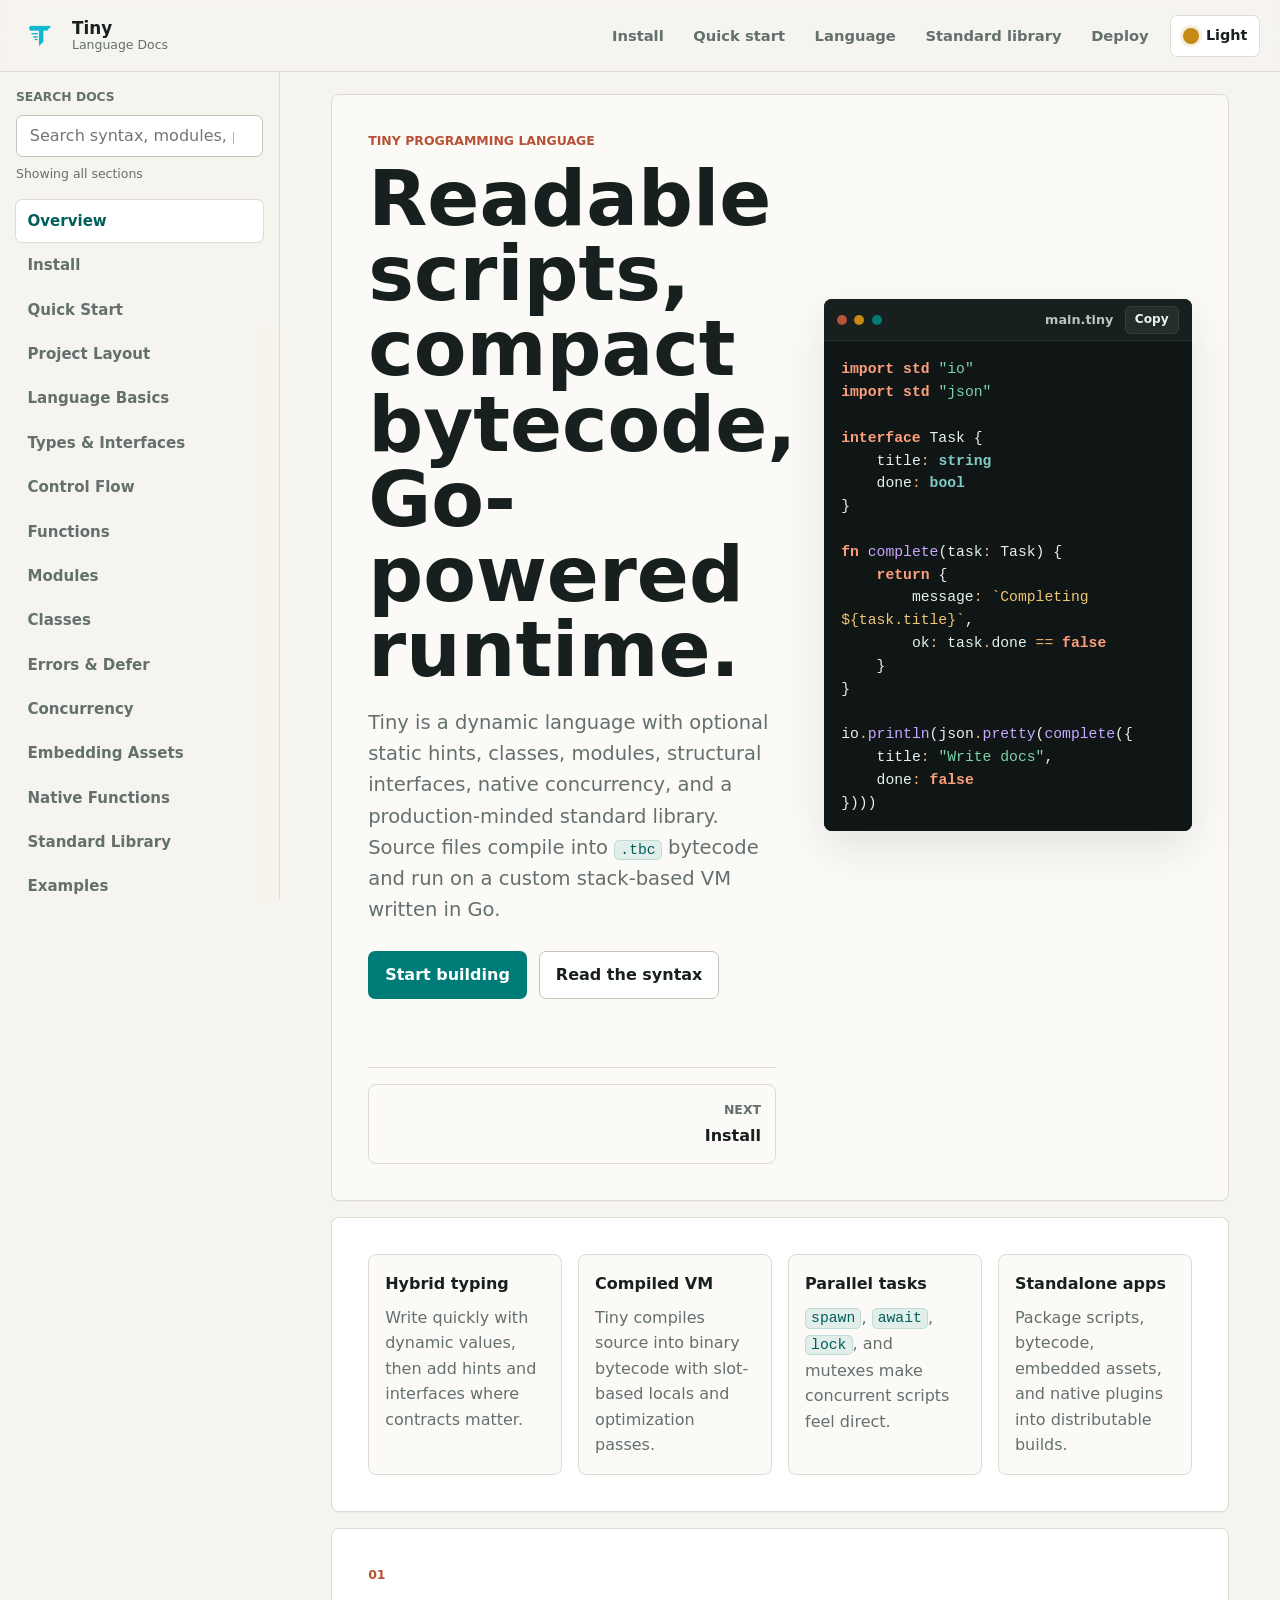
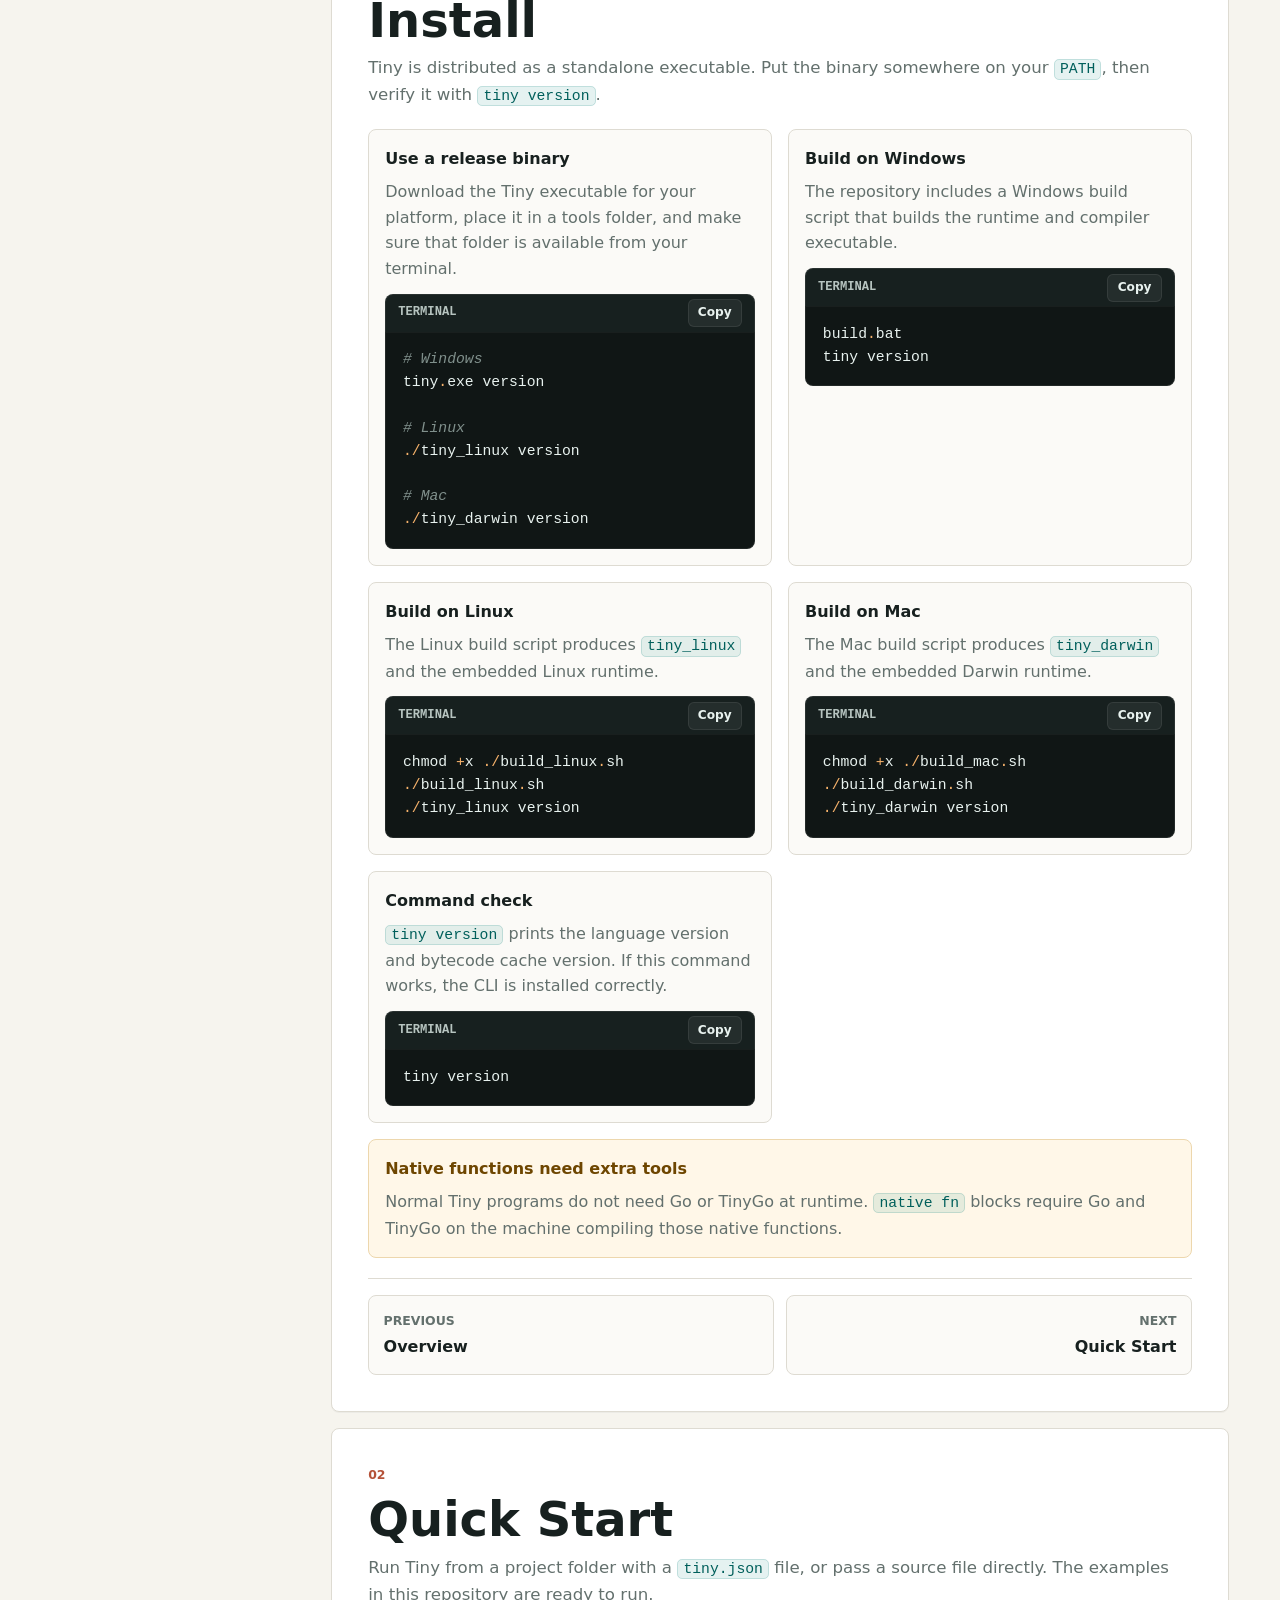
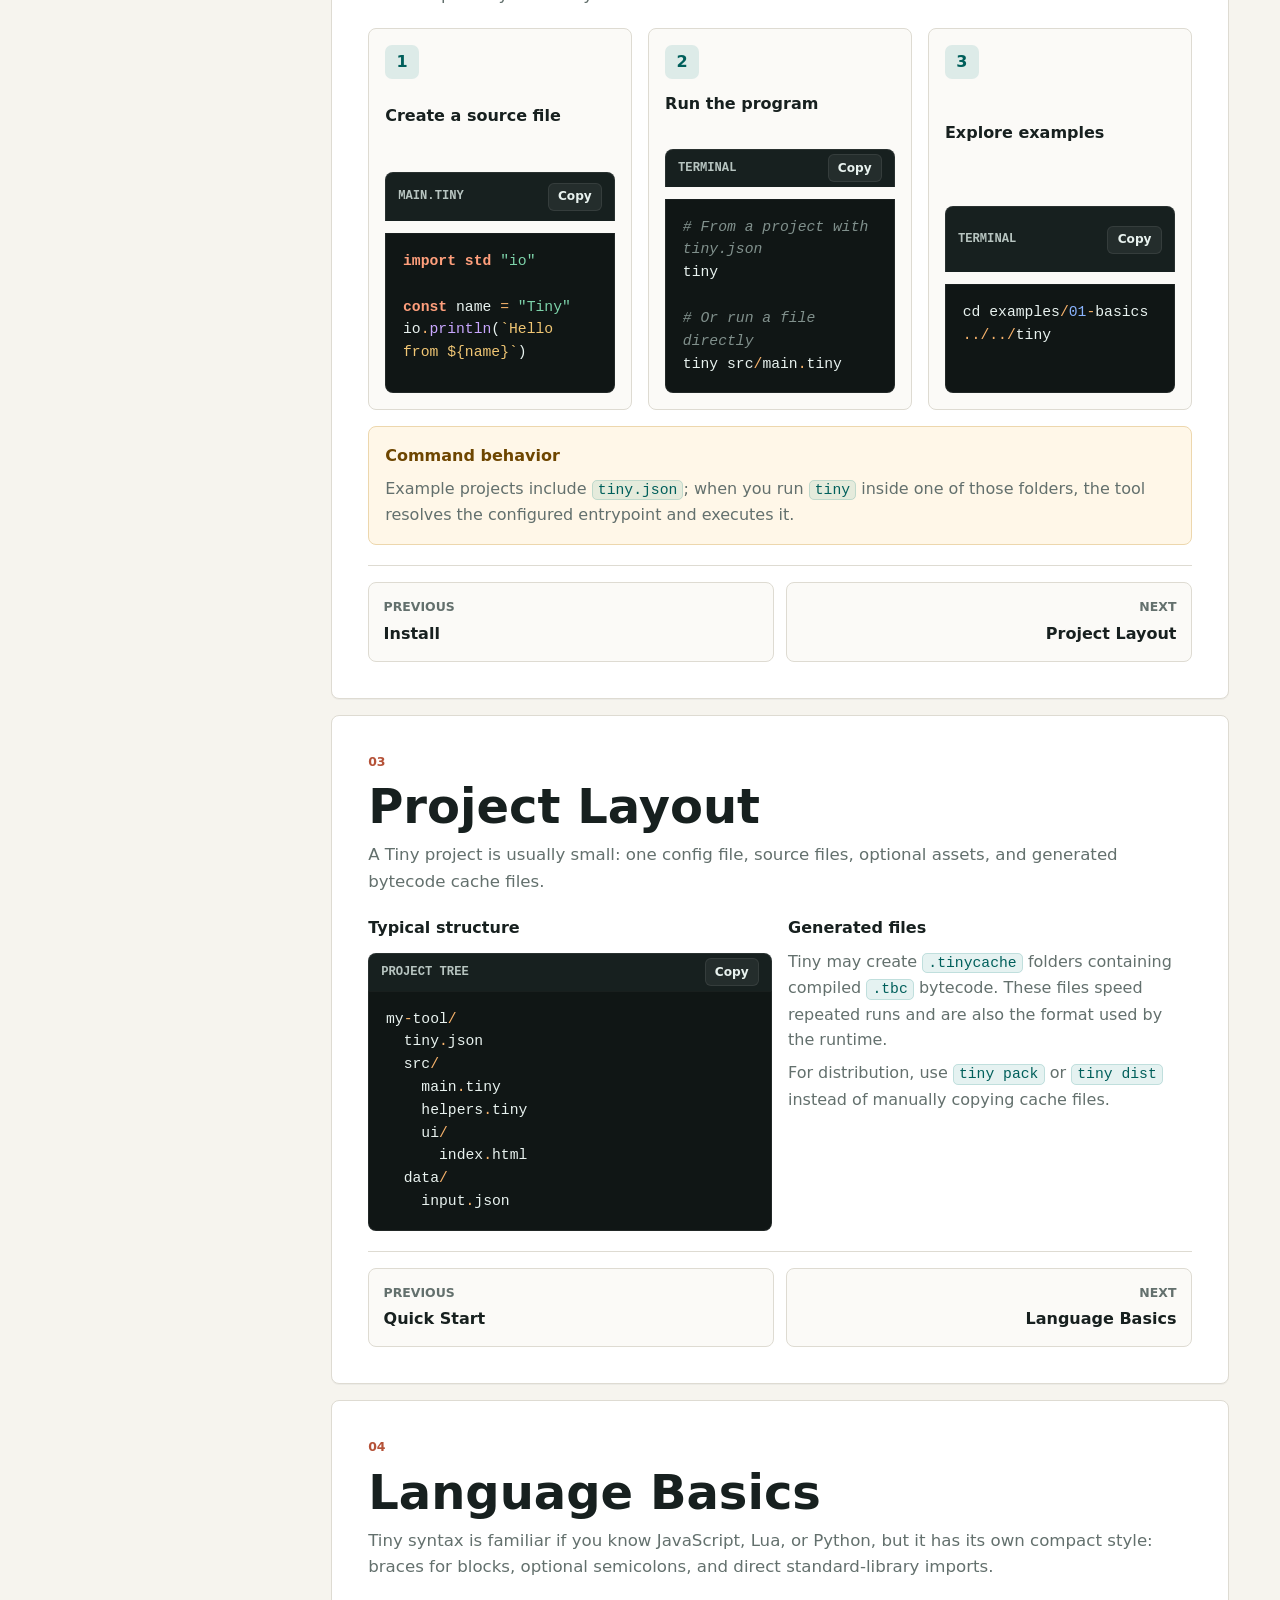
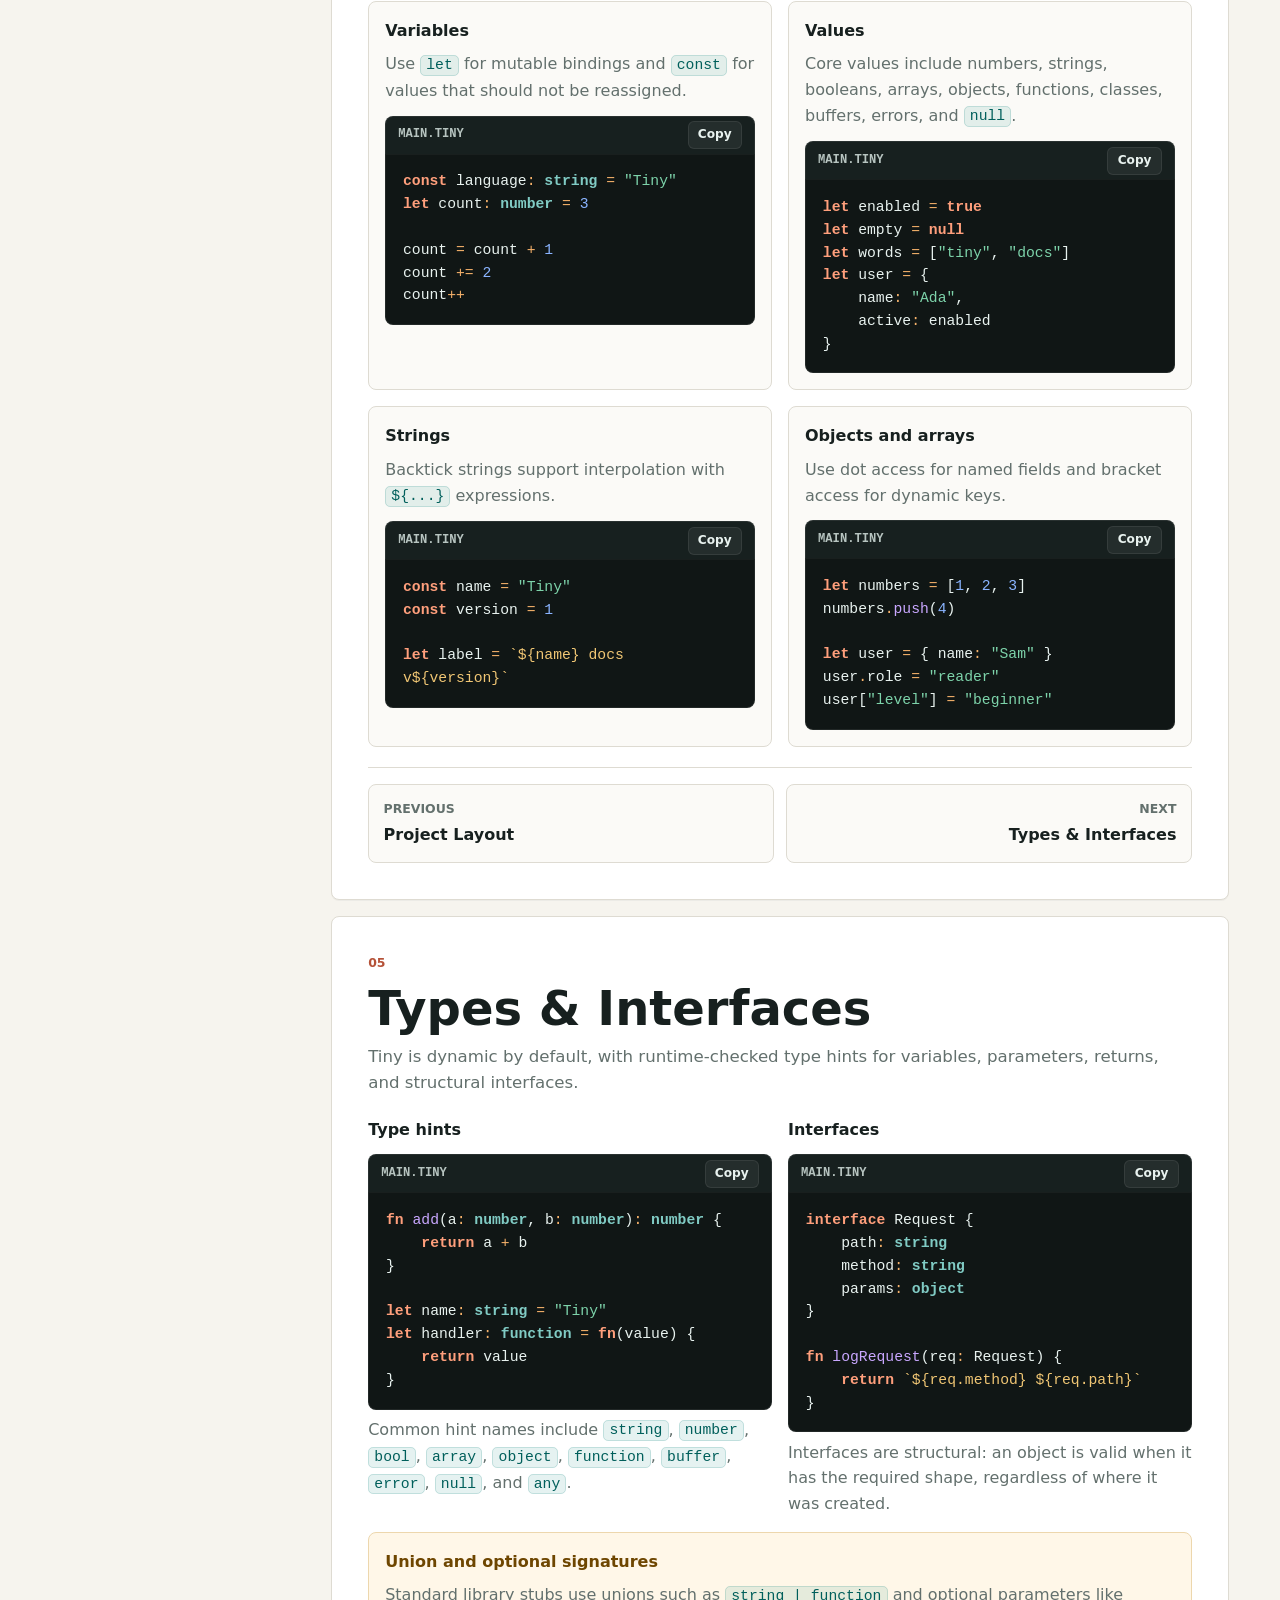
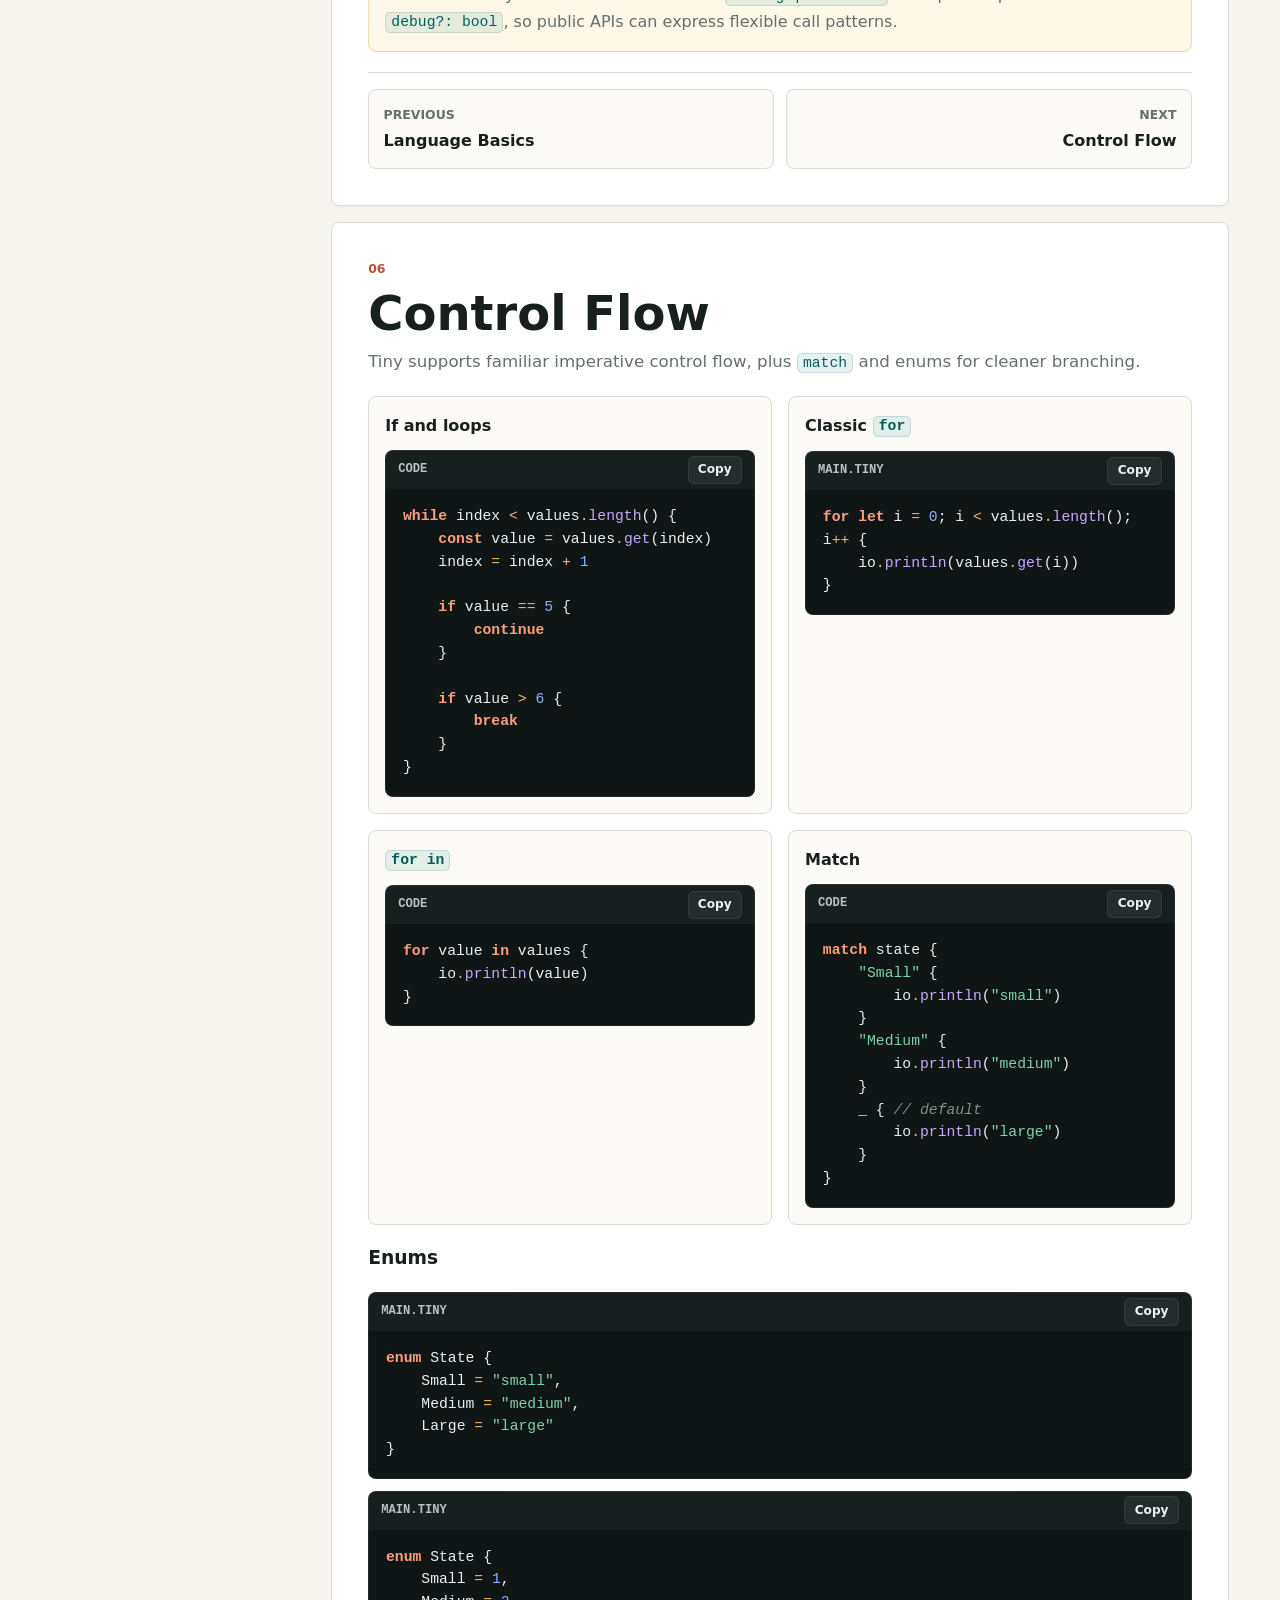
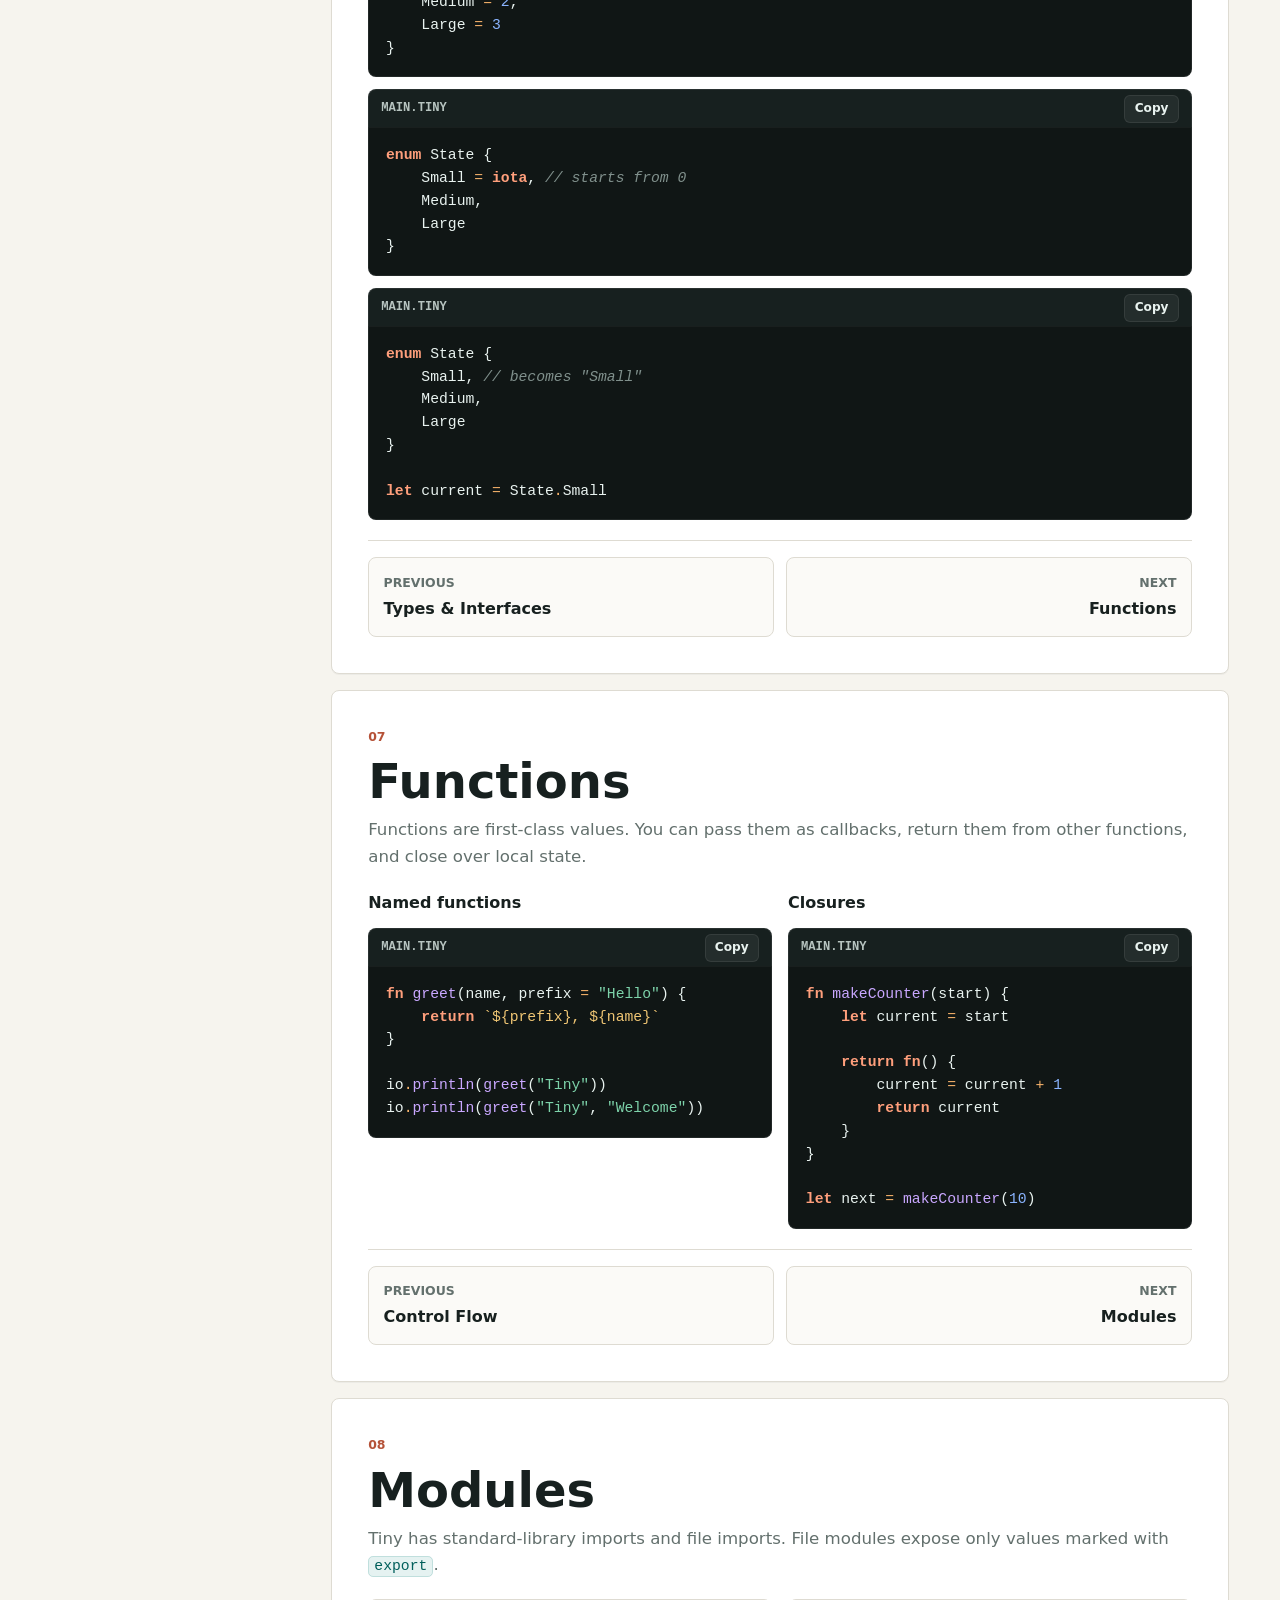
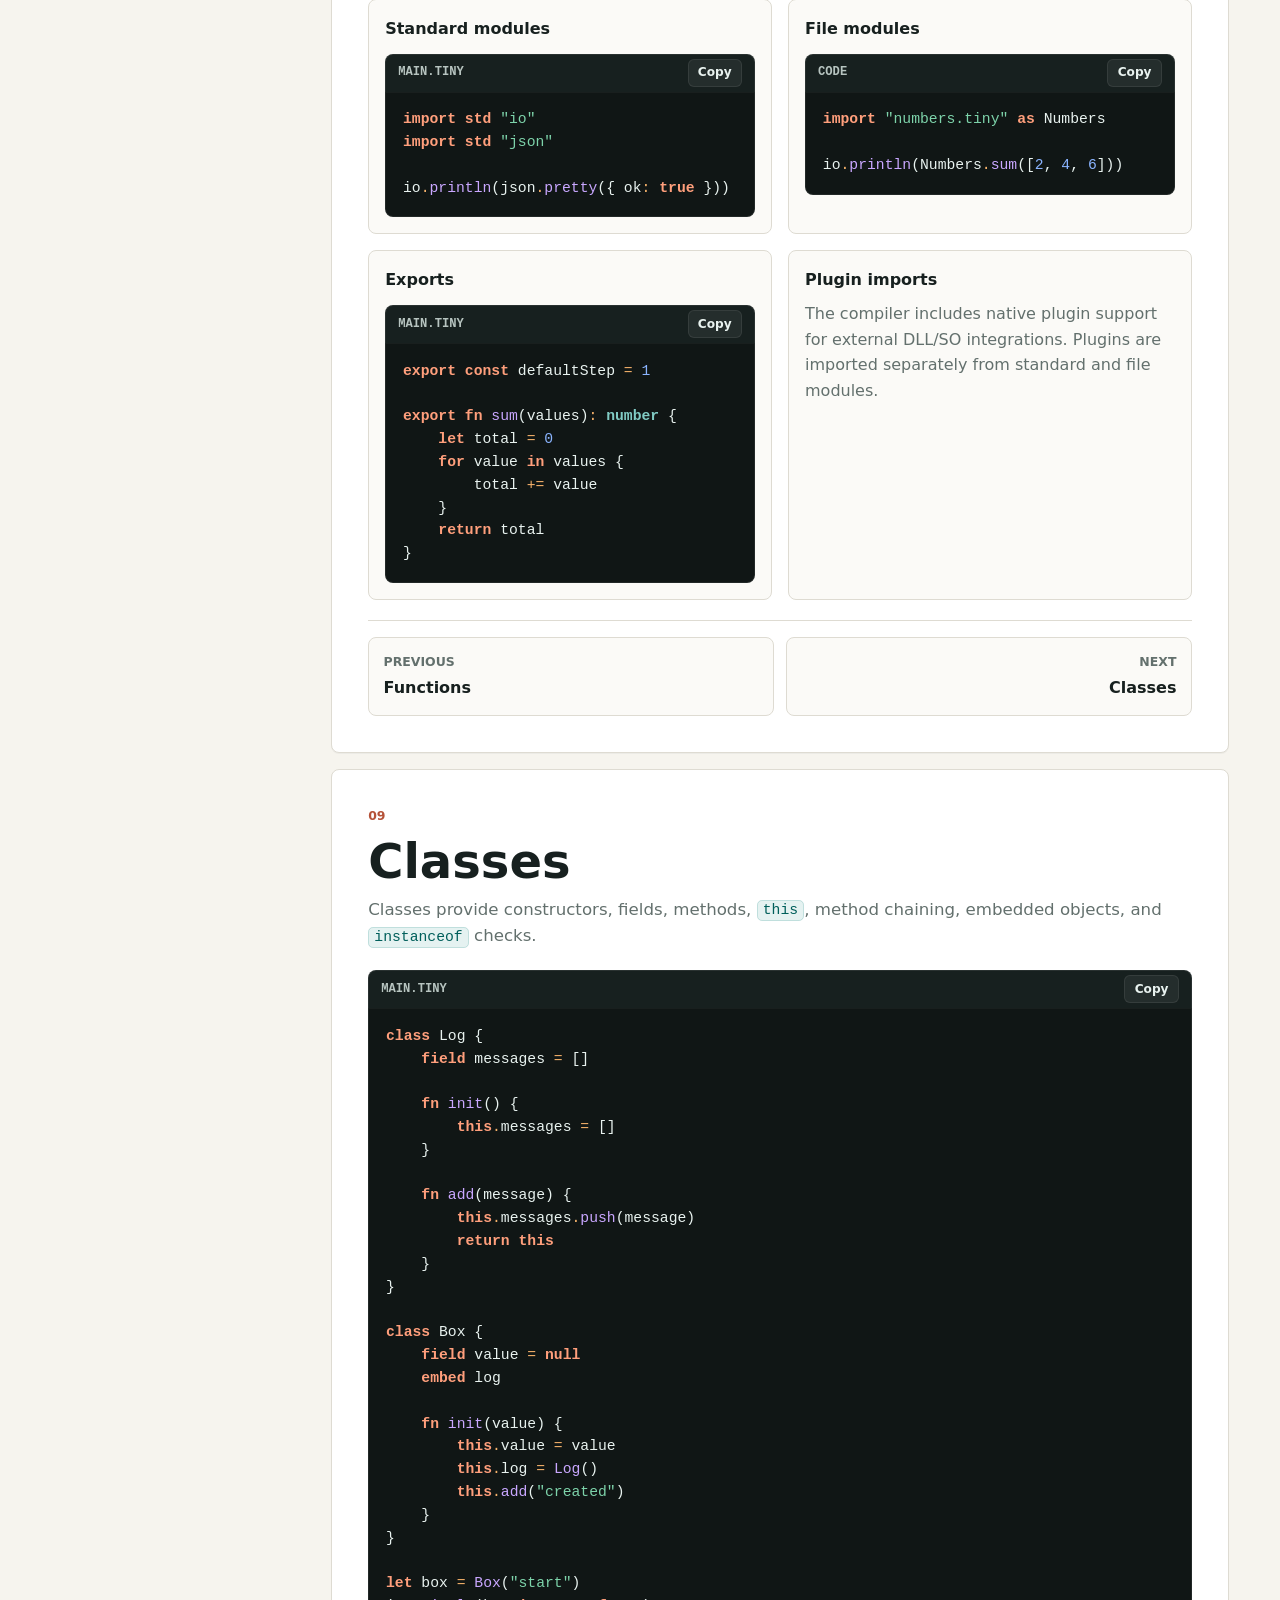
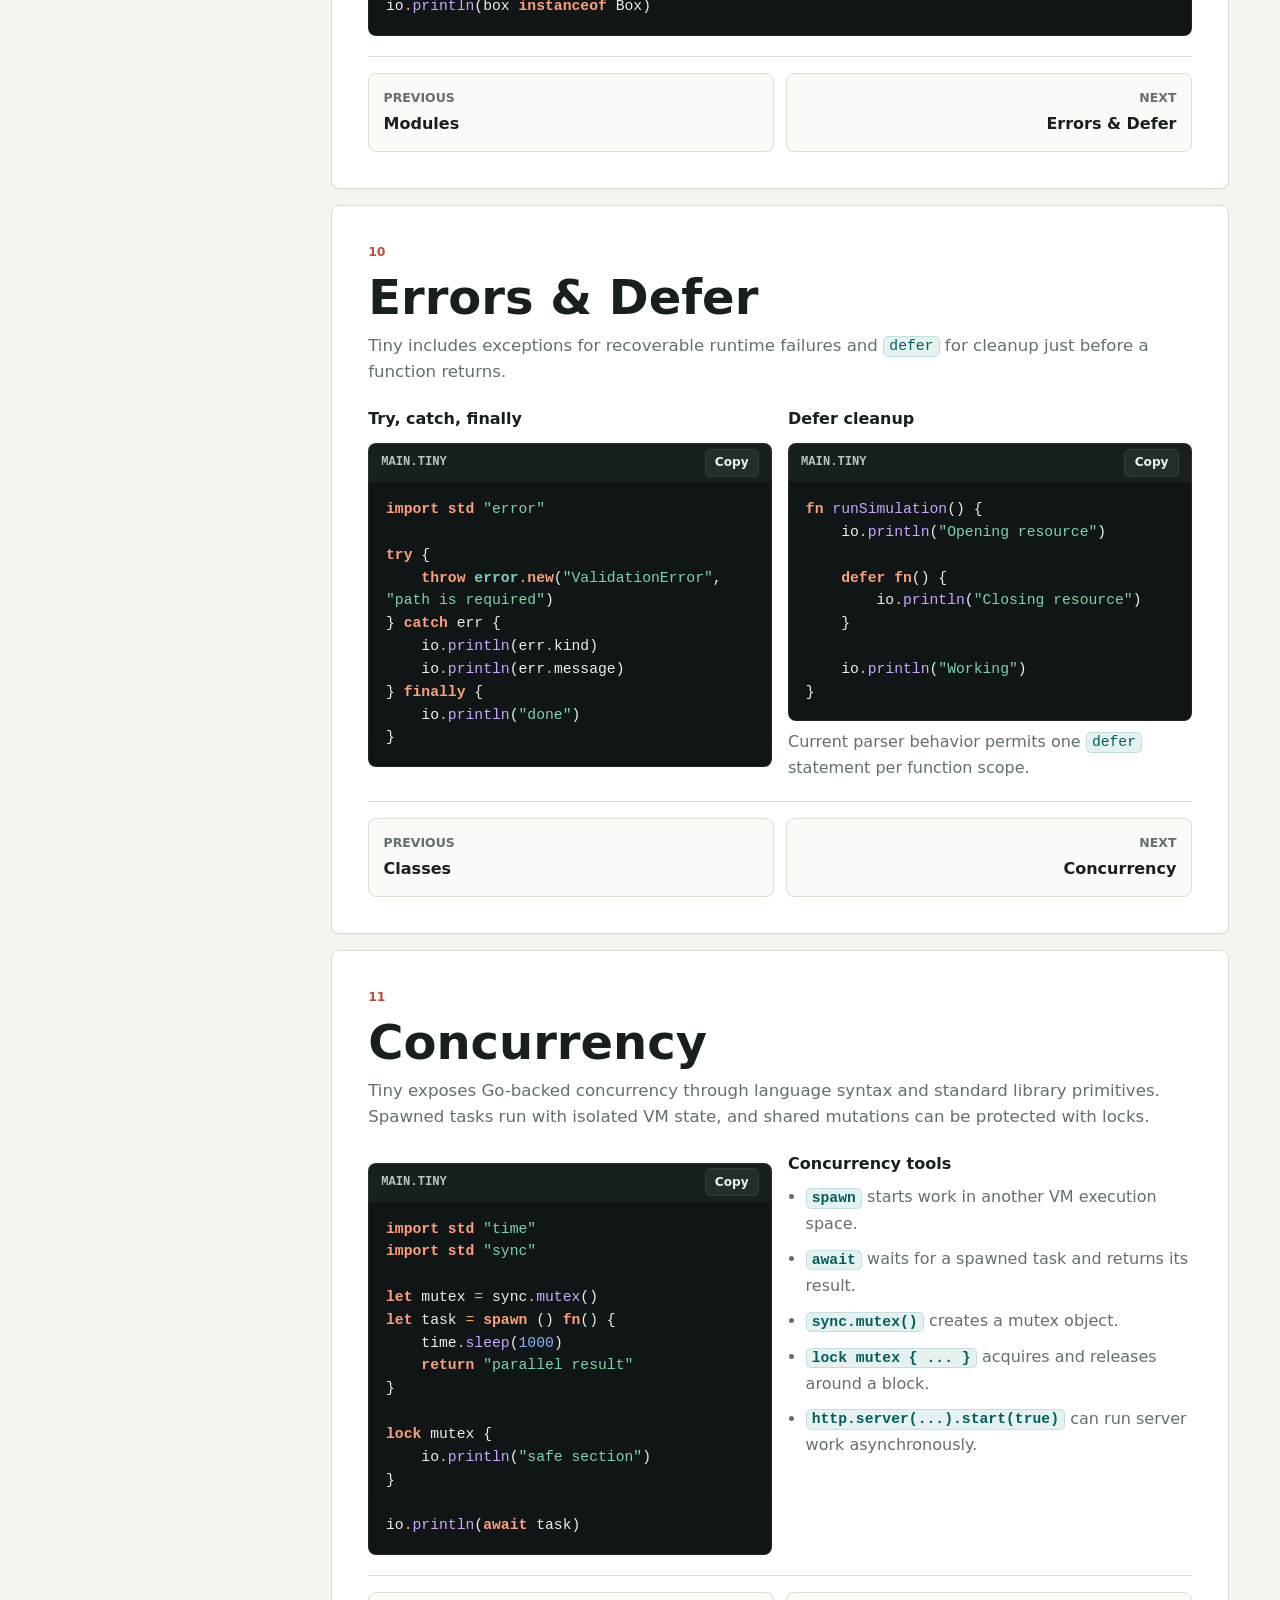
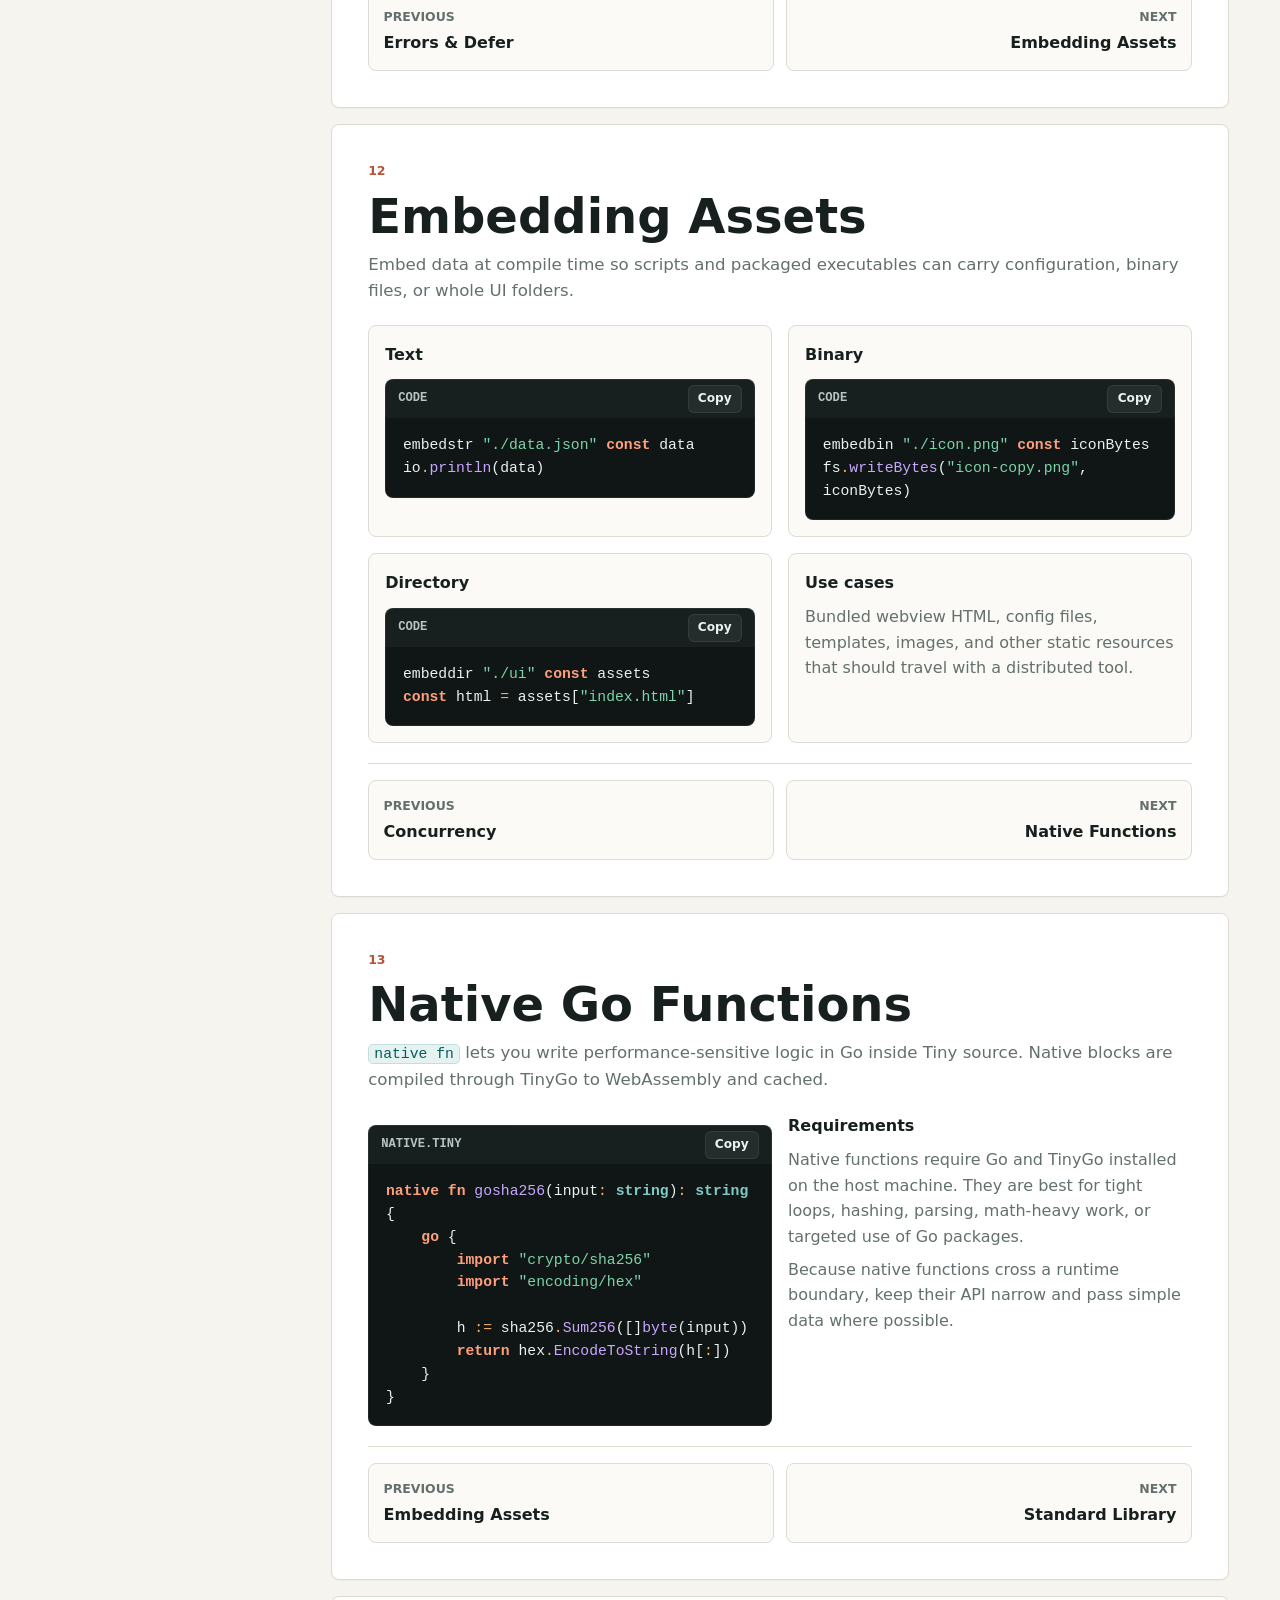
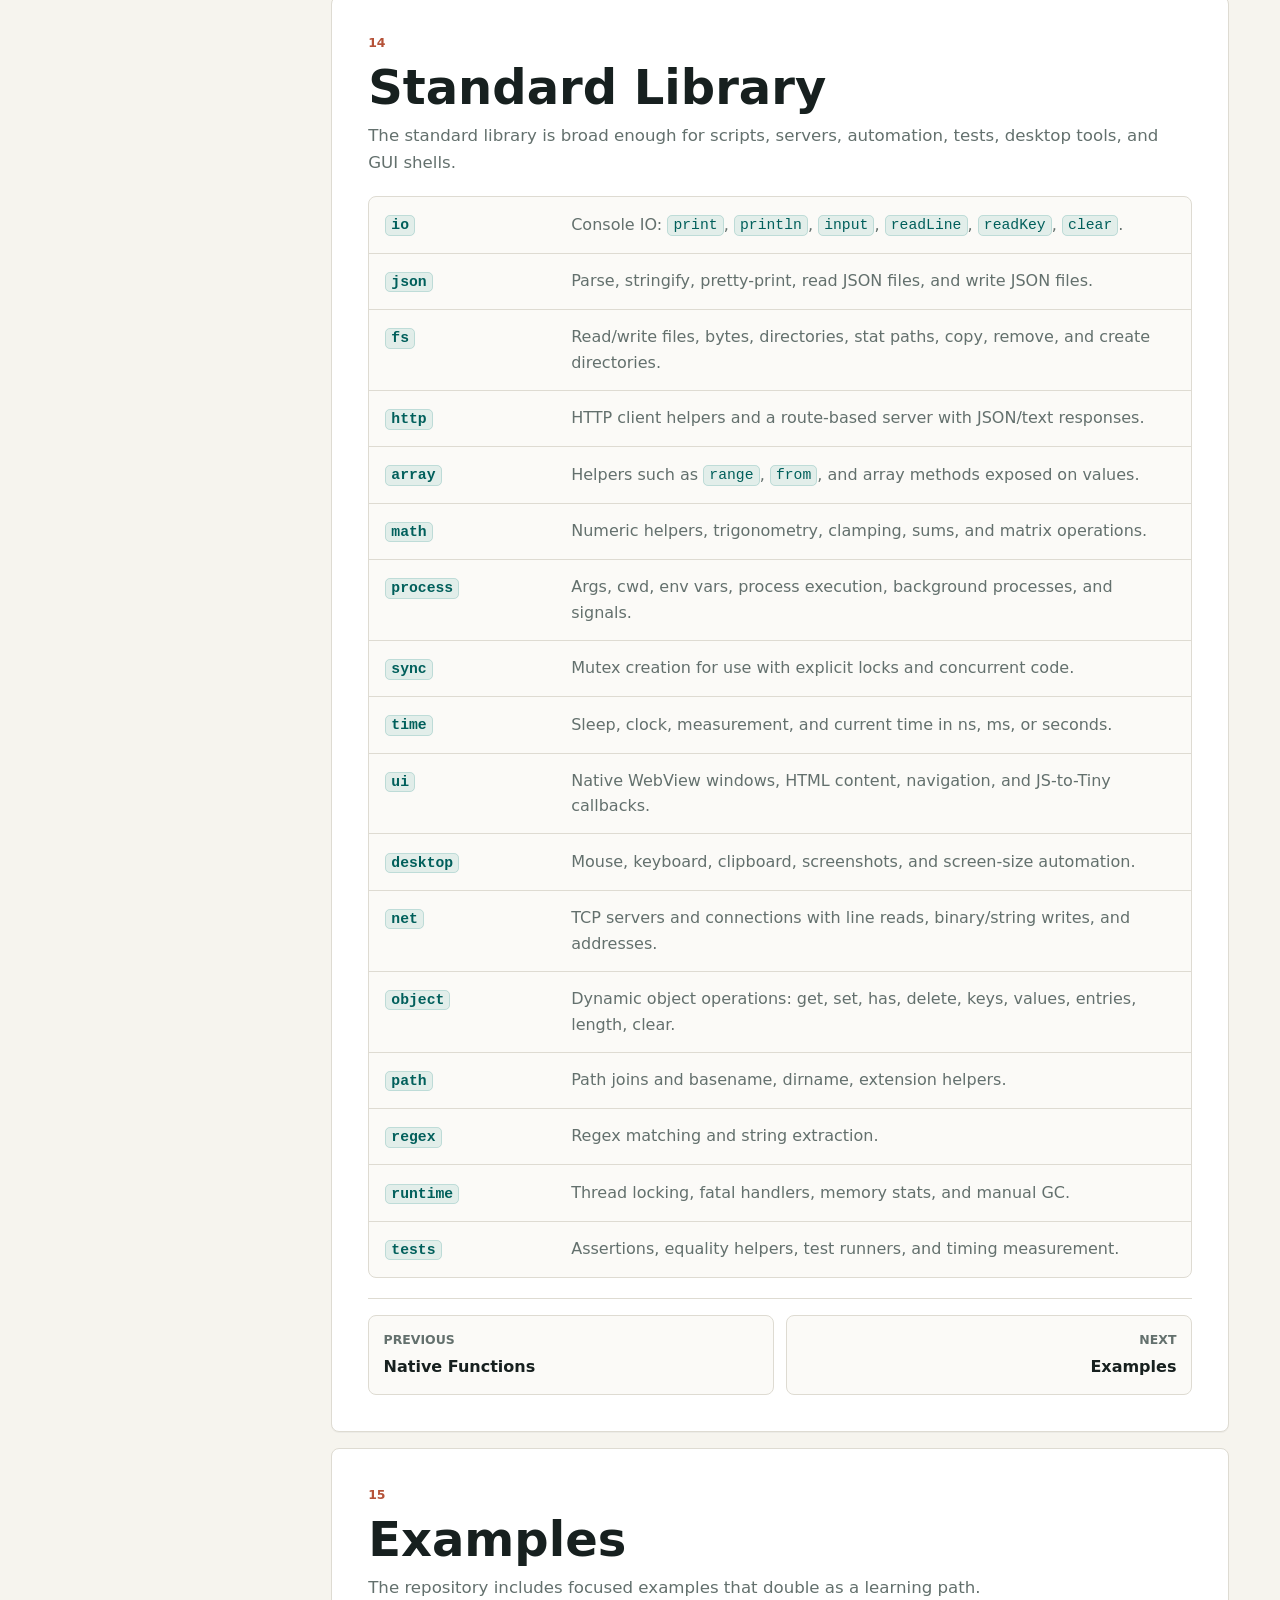
==== docs/index.html @ 7ae50601 "feat: release v0.1.8 with cross-platform support and HTTP improvements add official cross-platform b" ====
<!doctype html>
<html lang="en">

<head>
  <meta charset="utf-8">
  <meta name="viewport" content="width=device-width, initial-scale=1">
  <meta name="description"
    content="Tiny programming language documentation: syntax, bytecode VM, standard library, modules, classes, concurrency, packaging, and native Go functions.">
  <meta name="color-scheme" content="dark light">
  <meta name="theme-color" content="#0d1413">
  <title>Tiny Language Docs</title>
  <link rel="icon" href="assets/tiny.png">
  <link rel="stylesheet" href="styles.css">
</head>

<body>
  <a class="skip-link" href="#content">Skip to content</a>

  <header class="topbar">
    <a class="brand" href="#overview" aria-label="Tiny documentation home">
      <img src="assets/tiny.png" alt="" width="40" height="40">
      <span>
        <strong>Tiny</strong>
        <small>Language Docs</small>
      </span>
    </a>

    <div class="top-actions">
      <nav class="top-links" aria-label="Primary">
        <a href="#install">Install</a>
        <a href="#quick-start">Quick start</a>
        <a href="#language">Language</a>
        <a href="#stdlib">Standard library</a>
        <a href="#deploy">Deploy</a>
      </nav>

      <button class="theme-toggle" type="button" aria-label="Switch to light mode" aria-pressed="true">
        <span class="theme-icon" aria-hidden="true"></span>
        <span class="theme-label">Dark</span>
      </button>

      <button class="nav-toggle" type="button" aria-controls="sidebar" aria-expanded="false"
        aria-label="Open documentation navigation">
        <span></span>
        <span></span>
        <span></span>
      </button>
    </div>
  </header>

  <div class="layout">
    <aside class="sidebar" id="sidebar">
      <label class="search">
        <span>Search docs</span>
        <input id="doc-search" type="search" placeholder="Search syntax, modules, pack..." autocomplete="off">
        <small id="search-status" aria-live="polite">Showing all sections</small>
      </label>

      <nav class="sidebar-nav" aria-label="Documentation">
        <a href="#overview">Overview</a>
        <a href="#install">Install</a>
        <a href="#quick-start">Quick Start</a>
        <a href="#project-layout">Project Layout</a>
        <a href="#language">Language Basics</a>
        <a href="#types">Types & Interfaces</a>
        <a href="#control-flow">Control Flow</a>
        <a href="#functions">Functions</a>
        <a href="#modules">Modules</a>
        <a href="#classes">Classes</a>
        <a href="#errors">Errors & Defer</a>
        <a href="#concurrency">Concurrency</a>
        <a href="#embedding">Embedding Assets</a>
        <a href="#native-functions">Native Functions</a>
        <a href="#stdlib">Standard Library</a>
        <a href="#examples">Examples</a>
        <a href="#plugin-development">Plugin Development</a>
        <a href="#runtime-model">Runtime Model</a>
        <a href="#gotchas">Gotchas</a>
        <a href="#deploy">Packaging & Deploy</a>
        <a href="#lsp">Editor Support</a>
      </nav>
    </aside>

    <main id="content" class="content">
      <section class="hero doc-section" id="overview"
        data-search="overview bytecode virtual machine scripting go concurrent documentation">
        <div class="hero-copy">
          <p class="eyebrow">Tiny Programming Language</p>
          <h1>Readable scripts, compact bytecode, Go-powered runtime.</h1>
          <p class="lede">Tiny is a dynamic language with optional static hints, classes, modules, structural
            interfaces, native concurrency, and a production-minded standard library. Source files compile into `.tbc`
            bytecode and run on a custom stack-based VM written in Go.</p>
          <div class="hero-actions">
            <a class="button primary" href="#quick-start">Start building</a>
            <a class="button secondary" href="#language">Read the syntax</a>
          </div>
        </div>

        <div class="hero-panel" aria-label="Tiny example">
          <div class="panel-head">
            <span></span>
            <span></span>
            <span></span>
            <strong>main.tiny</strong>
          </div>
          <pre><code>import std "io"
import std "json"

interface Task {
    title: string
    done: bool
}

fn complete(task: Task) {
    return {
        message: `Completing ${task.title}`,
        ok: task.done == false
    }
}

io.println(json.pretty(complete({
    title: "Write docs",
    done: false
})))</code></pre>
        </div>
      </section>

      <section class="doc-section compact-grid"
        data-search="features concurrency packaging standard library native functions lsp">
        <article class="feature">
          <strong>Hybrid typing</strong>
          <p>Write quickly with dynamic values, then add hints and interfaces where contracts matter.</p>
        </article>
        <article class="feature">
          <strong>Compiled VM</strong>
          <p>Tiny compiles source into binary bytecode with slot-based locals and optimization passes.</p>
        </article>
        <article class="feature">
          <strong>Parallel tasks</strong>
          <p>`spawn`, `await`, `lock`, and mutexes make concurrent scripts feel direct.</p>
        </article>
        <article class="feature">
          <strong>Standalone apps</strong>
          <p>Package scripts, bytecode, embedded assets, and native plugins into distributable builds.</p>
        </article>
      </section>

      <section class="doc-section" id="install"
        data-search="install build from source windows linux go version tiny version path release verify">
        <div class="section-heading">
          <p class="eyebrow">01</p>
          <h2>Install</h2>
          <p>Tiny is distributed as a standalone executable. Put the binary somewhere on your `PATH`, then verify it
            with `tiny version`.</p>
        </div>

        <div class="reference-grid">
          <article>
            <h3>Use a release binary</h3>
            <p>Download the Tiny executable for your platform, place it in a tools folder, and make sure that folder is
              available from your terminal.</p>
            <pre data-code-label="terminal"><code># Windows
tiny.exe version

# Linux
./tiny_linux version

# Mac
./tiny_darwin version</code></pre>
          </article>

          <article>
            <h3>Build on Windows</h3>
            <p>The repository includes a Windows build script that builds the runtime and compiler executable.</p>
            <pre data-code-label="terminal"><code>build.bat
tiny version</code></pre>
          </article>

          <article>
            <h3>Build on Linux</h3>
            <p>The Linux build script produces `tiny_linux` and the embedded Linux runtime.</p>
            <pre data-code-label="terminal"><code>chmod +x ./build_linux.sh
./build_linux.sh
./tiny_linux version</code></pre>
          </article>
          <article>
            <h3>Build on Mac</h3>
            <p>The Mac build script produces `tiny_darwin` and the embedded Darwin runtime.</p>
            <pre data-code-label="terminal"><code>chmod +x ./build_mac.sh
./build_darwin.sh
./tiny_darwin version</code></pre>
          </article>

          <article>
            <h3>Command check</h3>
            <p>`tiny version` prints the language version and bytecode cache version. If this command works, the CLI
              is
              installed correctly.</p>
            <pre data-code-label="terminal"><code>tiny version</code></pre>
          </article>
        </div>

        <div class="note">
          <strong>Native functions need extra tools</strong>
          <p>Normal Tiny programs do not need Go or TinyGo at runtime. `native fn` blocks require Go and TinyGo on the
            machine compiling those native functions.</p>
        </div>
      </section>

      <section class="doc-section" id="quick-start" data-search="quick start install run tiny json source command">
        <div class="section-heading">
          <p class="eyebrow">02</p>
          <h2>Quick Start</h2>
          <p>Run Tiny from a project folder with a `tiny.json` file, or pass a source file directly. The examples in
            this repository are ready to run.</p>
        </div>

        <div class="steps">
          <article>
            <span>1</span>
            <h3>Create a source file</h3>
            <pre><code>import std "io"

const name = "Tiny"
io.println(`Hello from ${name}`)</code></pre>
          </article>
          <article>
            <span>2</span>
            <h3>Run the program</h3>
            <pre><code># From a project with tiny.json
tiny

# Or run a file directly
tiny src/main.tiny</code></pre>
          </article>
          <article>
            <span>3</span>
            <h3>Explore examples</h3>
            <pre><code>cd examples/01-basics
../../tiny</code></pre>
          </article>
        </div>

        <div class="note">
          <strong>Command behavior</strong>
          <p>Example projects include `tiny.json`; when you run `tiny` inside one of those folders, the tool resolves
            the configured entrypoint and executes it.</p>
        </div>
      </section>

      <section class="doc-section" id="project-layout" data-search="project layout tiny json src cache tbc examples">
        <div class="section-heading">
          <p class="eyebrow">03</p>
          <h2>Project Layout</h2>
          <p>A Tiny project is usually small: one config file, source files, optional assets, and generated bytecode
            cache files.</p>
        </div>

        <div class="split">
          <div>
            <h3>Typical structure</h3>
            <pre><code>my-tool/
  tiny.json
  src/
    main.tiny
    helpers.tiny
    ui/
      index.html
  data/
    input.json</code></pre>
          </div>
          <div>
            <h3>Generated files</h3>
            <p>Tiny may create `.tinycache` folders containing compiled `.tbc` bytecode. These files speed repeated runs
              and are also the format used by the runtime.</p>
            <p>For distribution, use `tiny pack` or `tiny dist` instead of manually copying cache files.</p>
          </div>
        </div>
      </section>

      <section class="doc-section" id="language"
        data-search="language basics let const strings arrays objects interpolation typeof operators">
        <div class="section-heading">
          <p class="eyebrow">04</p>
          <h2>Language Basics</h2>
          <p>Tiny syntax is familiar if you know JavaScript, Lua, or Python, but it has its own compact style: braces
            for blocks, optional semicolons, and direct standard-library imports.</p>
        </div>

        <div class="reference-grid">
          <article>
            <h3>Variables</h3>
            <p>Use `let` for mutable bindings and `const` for values that should not be reassigned.</p>
            <pre><code>const language: string = "Tiny"
let count: number = 3

count = count + 1
count += 2
count++</code></pre>
          </article>

          <article>
            <h3>Values</h3>
            <p>Core values include numbers, strings, booleans, arrays, objects, functions, classes, buffers, errors, and
              `null`.</p>
            <pre><code>let enabled = true
let empty = null
let words = ["tiny", "docs"]
let user = {
    name: "Ada",
    active: enabled
}</code></pre>
          </article>

          <article>
            <h3>Strings</h3>
            <p>Backtick strings support interpolation with `${...}` expressions.</p>
            <pre><code>const name = "Tiny"
const version = 1

let label = `${name} docs v${version}`</code></pre>
          </article>

          <article>
            <h3>Objects and arrays</h3>
            <p>Use dot access for named fields and bracket access for dynamic keys.</p>
            <pre><code>let numbers = [1, 2, 3]
numbers.push(4)

let user = { name: "Sam" }
user.role = "reader"
user["level"] = "beginner"</code></pre>
          </article>
        </div>
      </section>

      <section class="doc-section" id="types"
        data-search="types hints interface structural validation union optional any string number bool object array function">
        <div class="section-heading">
          <p class="eyebrow">05</p>
          <h2>Types & Interfaces</h2>
          <p>Tiny is dynamic by default, with runtime-checked type hints for variables, parameters, returns, and
            structural interfaces.</p>
        </div>

        <div class="split">
          <div>
            <h3>Type hints</h3>
            <pre><code>fn add(a: number, b: number): number {
    return a + b
}

let name: string = "Tiny"
let handler: function = fn(value) {
    return value
}</code></pre>
            <p>Common hint names include `string`, `number`, `bool`, `array`, `object`, `function`, `buffer`, `error`,
              `null`, and `any`.</p>
          </div>

          <div>
            <h3>Interfaces</h3>
            <pre><code>interface Request {
    path: string
    method: string
    params: object
}

fn logRequest(req: Request) {
    return `${req.method} ${req.path}`
}</code></pre>
            <p>Interfaces are structural: an object is valid when it has the required shape, regardless of where it was
              created.</p>
          </div>
        </div>

        <div class="note">
          <strong>Union and optional signatures</strong>
          <p>Standard library stubs use unions such as `string | function` and optional parameters like `debug?: bool`,
            so public APIs can express flexible call patterns.</p>
        </div>
      </section>

      <section class="doc-section" id="control-flow"
        data-search="control flow if else while for for in break continue ternary match enum iota">
        <div class="section-heading">
          <p class="eyebrow">06</p>
          <h2>Control Flow</h2>
          <p>Tiny supports familiar imperative control flow, plus `match` and enums for cleaner branching.</p>
        </div>

        <div class="reference-grid">
          <article>
            <h3>If and loops</h3>
            <pre><code>while index < values.length() {
    const value = values.get(index)
    index = index + 1

    if value == 5 {
        continue
    }

    if value > 6 {
        break
    }
}</code></pre>
          </article>
          <article>
            <h3>Classic `for`</h3>
            <pre><code>for let i = 0; i < values.length(); i++ {
    io.println(values.get(i))
}</code></pre>
          </article>
          <article>
            <h3>`for in`</h3>
            <pre><code>for value in values {
    io.println(value)
}</code></pre>
          </article>
          <article>
            <h3>Match</h3>
            <pre><code>match state {
    "Small" {
        io.println("small")
    }
    "Medium" {
        io.println("medium")
    }
    _ { // default
        io.println("large")
    }
}</code></pre>
          </article>
        </div>

        <h3>Enums</h3>
        <pre><code>enum State {
    Small = "small",
    Medium = "medium",
    Large = "large"
}</code></pre>
        <pre><code>enum State {
    Small = 1,
    Medium = 2,
    Large = 3
}</code></pre>
        <pre><code>enum State {
    Small = iota, // starts from 0
    Medium,
    Large
}</code></pre>
        <pre><code>enum State {
    Small, // becomes "Small"
    Medium,
    Large
}

let current = State.Small</code></pre>
      </section>

      <section class="doc-section" id="functions"
        data-search="functions fn default parameters callbacks closures anonymous rest spread return">
        <div class="section-heading">
          <p class="eyebrow">07</p>
          <h2>Functions</h2>
          <p>Functions are first-class values. You can pass them as callbacks, return them from other functions, and
            close over local state.</p>
        </div>

        <div class="split">
          <div>
            <h3>Named functions</h3>
            <pre><code>fn greet(name, prefix = "Hello") {
    return `${prefix}, ${name}`
}

io.println(greet("Tiny"))
io.println(greet("Tiny", "Welcome"))</code></pre>
          </div>
          <div>
            <h3>Closures</h3>
            <pre><code>fn makeCounter(start) {
    let current = start

    return fn() {
        current = current + 1
        return current
    }
}

let next = makeCounter(10)</code></pre>
          </div>
        </div>
      </section>

      <section class="doc-section" id="modules"
        data-search="modules import export std alias namespace private file plugin">
        <div class="section-heading">
          <p class="eyebrow">08</p>
          <h2>Modules</h2>
          <p>Tiny has standard-library imports and file imports. File modules expose only values marked with `export`.
          </p>
        </div>

        <div class="reference-grid">
          <article>
            <h3>Standard modules</h3>
            <pre><code>import std "io"
import std "json"

io.println(json.pretty({ ok: true }))</code></pre>
          </article>
          <article>
            <h3>File modules</h3>
            <pre><code>import "numbers.tiny" as Numbers

io.println(Numbers.sum([2, 4, 6]))</code></pre>
          </article>
          <article>
            <h3>Exports</h3>
            <pre><code>export const defaultStep = 1

export fn sum(values): number {
    let total = 0
    for value in values {
        total += value
    }
    return total
}</code></pre>
          </article>
          <article>
            <h3>Plugin imports</h3>
            <p>The compiler includes native plugin support for external DLL/SO integrations. Plugins are imported
              separately from standard and file modules.</p>
          </article>
        </div>
      </section>

      <section class="doc-section" id="classes"
        data-search="classes class field method init this embed private instanceof chaining">
        <div class="section-heading">
          <p class="eyebrow">09</p>
          <h2>Classes</h2>
          <p>Classes provide constructors, fields, methods, `this`, method chaining, embedded objects, and `instanceof`
            checks.</p>
        </div>

        <pre><code>class Log {
    field messages = []

    fn init() {
        this.messages = []
    }

    fn add(message) {
        this.messages.push(message)
        return this
    }
}

class Box {
    field value = null
    embed log

    fn init(value) {
        this.value = value
        this.log = Log()
        this.add("created")
    }
}

let box = Box("start")
io.println(box instanceof Box)</code></pre>
      </section>

      <section class="doc-section" id="errors" data-search="errors try catch finally throw defer cleanup error module">
        <div class="section-heading">
          <p class="eyebrow">10</p>
          <h2>Errors & Defer</h2>
          <p>Tiny includes exceptions for recoverable runtime failures and `defer` for cleanup just before a function
            returns.</p>
        </div>

        <div class="split">
          <div>
            <h3>Try, catch, finally</h3>
            <pre><code>import std "error"

try {
    throw error.new("ValidationError", "path is required")
} catch err {
    io.println(err.kind)
    io.println(err.message)
} finally {
    io.println("done")
}</code></pre>
          </div>
          <div>
            <h3>Defer cleanup</h3>
            <pre><code>fn runSimulation() {
    io.println("Opening resource")

    defer fn() {
        io.println("Closing resource")
    }

    io.println("Working")
}</code></pre>
            <p>Current parser behavior permits one `defer` statement per function scope.</p>
          </div>
        </div>
      </section>

      <section class="doc-section media-section" id="concurrency"
        data-search="concurrency spawn await lock mutex sync thread task parallel">
        <div class="section-heading">
          <p class="eyebrow">11</p>
          <h2>Concurrency</h2>
          <p>Tiny exposes Go-backed concurrency through language syntax and standard library primitives. Spawned tasks
            run with isolated VM state, and shared mutations can be protected with locks.</p>
        </div>

        <div class="split">
          <pre><code>import std "time"
import std "sync"

let mutex = sync.mutex()
let task = spawn () fn() {
    time.sleep(1000)
    return "parallel result"
}

lock mutex {
    io.println("safe section")
}

io.println(await task)</code></pre>
          <div>
            <h3>Concurrency tools</h3>
            <ul class="plain-list">
              <li><strong>`spawn`</strong> starts work in another VM execution space.</li>
              <li><strong>`await`</strong> waits for a spawned task and returns its result.</li>
              <li><strong>`sync.mutex()`</strong> creates a mutex object.</li>
              <li><strong>`lock mutex { ... }`</strong> acquires and releases around a block.</li>
              <li><strong>`http.server(...).start(true)`</strong> can run server work asynchronously.</li>
            </ul>
          </div>
        </div>
      </section>

      <section class="doc-section" id="embedding"
        data-search="embedding embedstr embedbin embeddir assets binary string webview config">
        <div class="section-heading">
          <p class="eyebrow">12</p>
          <h2>Embedding Assets</h2>
          <p>Embed data at compile time so scripts and packaged executables can carry configuration, binary files, or
            whole UI folders.</p>
        </div>

        <div class="reference-grid">
          <article>
            <h3>Text</h3>
            <pre><code>embedstr "./data.json" const data
io.println(data)</code></pre>
          </article>
          <article>
            <h3>Binary</h3>
            <pre><code>embedbin "./icon.png" const iconBytes
fs.writeBytes("icon-copy.png", iconBytes)</code></pre>
          </article>
          <article>
            <h3>Directory</h3>
            <pre><code>embeddir "./ui" const assets
const html = assets["index.html"]</code></pre>
          </article>
          <article>
            <h3>Use cases</h3>
            <p>Bundled webview HTML, config files, templates, images, and other static resources that should travel with
              a distributed tool.</p>
          </article>
        </div>
      </section>

      <section class="doc-section media-section" id="native-functions"
        data-search="native functions native fn go tinygo wasm performance sha256 fibonacci">
        <div class="section-heading">
          <p class="eyebrow">13</p>
          <h2>Native Go Functions</h2>
          <p>`native fn` lets you write performance-sensitive logic in Go inside Tiny source. Native blocks are compiled
            through TinyGo to WebAssembly and cached.</p>
        </div>

        <div class="split">
          <pre><code>native fn gosha256(input: string): string {
    go {
        import "crypto/sha256"
        import "encoding/hex"

        h := sha256.Sum256([]byte(input))
        return hex.EncodeToString(h[:])
    }
}</code></pre>
          <div>
            <h3>Requirements</h3>
            <p>Native functions require Go and TinyGo installed on the host machine. They are best for tight loops,
              hashing, parsing, math-heavy work, or targeted use of Go packages.</p>
            <p>Because native functions cross a runtime boundary, keep their API narrow and pass simple data where
              possible.</p>
          </div>
        </div>
      </section>

      <section class="doc-section" id="stdlib"
        data-search="standard library std io json fs http array math process regex runtime sync time ui desktop net object path buffer tests app error strings">
        <div class="section-heading">
          <p class="eyebrow">14</p>
          <h2>Standard Library</h2>
          <p>The standard library is broad enough for scripts, servers, automation, tests, desktop tools, and GUI
            shells.</p>
        </div>

        <div class="module-table" role="table" aria-label="Tiny standard library modules">
          <div role="row">
            <strong role="cell">`io`</strong>
            <span role="cell">Console IO: `print`, `println`, `input`, `readLine`, `readKey`, `clear`.</span>
          </div>
          <div role="row">
            <strong role="cell">`json`</strong>
            <span role="cell">Parse, stringify, pretty-print, read JSON files, and write JSON files.</span>
          </div>
          <div role="row">
            <strong role="cell">`fs`</strong>
            <span role="cell">Read/write files, bytes, directories, stat paths, copy, remove, and create
              directories.</span>
          </div>
          <div role="row">
            <strong role="cell">`http`</strong>
            <span role="cell">HTTP client helpers and a route-based server with JSON/text responses.</span>
          </div>
          <div role="row">
            <strong role="cell">`array`</strong>
            <span role="cell">Helpers such as `range`, `from`, and array methods exposed on values.</span>
          </div>
          <div role="row">
            <strong role="cell">`math`</strong>
            <span role="cell">Numeric helpers, trigonometry, clamping, sums, and matrix operations.</span>
          </div>
          <div role="row">
            <strong role="cell">`process`</strong>
            <span role="cell">Args, cwd, env vars, process execution, background processes, and signals.</span>
          </div>
          <div role="row">
            <strong role="cell">`sync`</strong>
            <span role="cell">Mutex creation for use with explicit locks and concurrent code.</span>
          </div>
          <div role="row">
            <strong role="cell">`time`</strong>
            <span role="cell">Sleep, clock, measurement, and current time in ns, ms, or seconds.</span>
          </div>
          <div role="row">
            <strong role="cell">`ui`</strong>
            <span role="cell">Native WebView windows, HTML content, navigation, and JS-to-Tiny callbacks.</span>
          </div>
          <div role="row">
            <strong role="cell">`desktop`</strong>
            <span role="cell">Mouse, keyboard, clipboard, screenshots, and screen-size automation.</span>
          </div>
          <div role="row">
            <strong role="cell">`net`</strong>
            <span role="cell">TCP servers and connections with line reads, binary/string writes, and addresses.</span>
          </div>
          <div role="row">
            <strong role="cell">`object`</strong>
            <span role="cell">Dynamic object operations: get, set, has, delete, keys, values, entries, length,
              clear.</span>
          </div>
          <div role="row">
            <strong role="cell">`path`</strong>
            <span role="cell">Path joins and basename, dirname, extension helpers.</span>
          </div>
          <div role="row">
            <strong role="cell">`regex`</strong>
            <span role="cell">Regex matching and string extraction.</span>
          </div>
          <div role="row">
            <strong role="cell">`runtime`</strong>
            <span role="cell">Thread locking, fatal handlers, memory stats, and manual GC.</span>
          </div>
          <div role="row">
            <strong role="cell">`tests`</strong>
            <span role="cell">Assertions, equality helpers, test runners, and timing measurement.</span>
          </div>
        </div>
      </section>

      <section class="doc-section" id="examples"
        data-search="examples basics control flow functions modules classes errors files json cli server defer embed native webview">
        <div class="section-heading">
          <p class="eyebrow">15</p>
          <h2>Examples</h2>
          <p>The repository includes focused examples that double as a learning path.</p>
        </div>

        <div class="example-list">
          <a href="https://github.com/confh/Tiny/tree/master/examples/01-basics" target="_blank"
            rel="noopener noreferrer"><strong>01 Basics</strong><span>Values, expressions, interpolation, arrays,
              objects.</span></a>
          <a href="https://github.com/confh/Tiny/tree/master/examples/02-control-flow" target="_blank"
            rel="noopener noreferrer"><strong>02 Control Flow</strong><span>If, loops, `for in`, ternary, match,
              enums.</span></a>
          <a href="https://github.com/confh/Tiny/tree/master/examples/03-functions" target="_blank"
            rel="noopener noreferrer"><strong>03 Functions</strong><span>Default parameters, callbacks,
              closures.</span></a>
          <a href="https://github.com/confh/Tiny/tree/master/examples/04-arrays-objects" target="_blank"
            rel="noopener noreferrer"><strong>04 Arrays & Objects</strong><span>Methods, nested objects, bracket
              access.</span></a>
          <a href="https://github.com/confh/Tiny/tree/master/examples/05-modules" target="_blank"
            rel="noopener noreferrer"><strong>05 Modules</strong><span>Imports, aliases, namespaces, explicit
              exports.</span></a>
          <a href="https://github.com/confh/Tiny/tree/master/examples/06-classes" target="_blank"
            rel="noopener noreferrer"><strong>06 Classes</strong><span>Constructors, methods, embeds,
              `instanceof`.</span></a>
          <a href="https://github.com/confh/Tiny/tree/master/examples/07-errors" target="_blank"
            rel="noopener noreferrer"><strong>07 Errors</strong><span>`try`, `catch`, `throw`, and error
              objects.</span></a>
          <a href="https://github.com/confh/Tiny/tree/master/examples/08-files-json" target="_blank"
            rel="noopener noreferrer"><strong>08 Files & JSON</strong><span>Read, parse, mutate, and write
              JSON.</span></a>
          <a href="https://github.com/confh/Tiny/tree/master/examples/09-cli-args" target="_blank"
            rel="noopener noreferrer"><strong>09 CLI Args</strong><span>`process.args()` and command
              dispatch.</span></a>
          <a href="https://github.com/confh/Tiny/tree/master/examples/10-http-server" target="_blank"
            rel="noopener noreferrer"><strong>10 HTTP Server</strong><span>Routes, params, query values, JSON
              responses.</span></a>
          <a href="https://github.com/confh/Tiny/tree/master/examples/11-defer" target="_blank"
            rel="noopener noreferrer"><strong>11 Defer</strong><span>Cleanup work before function return.</span></a>
          <a href="https://github.com/confh/Tiny/tree/master/examples/12-embed" target="_blank"
            rel="noopener noreferrer"><strong>12 Embed</strong><span>`embedstr`, `embedbin`, bundled static
              data.</span></a>
          <a href="https://github.com/confh/Tiny/tree/master/examples/13-native-functions" target="_blank"
            rel="noopener noreferrer"><strong>13 Native Functions</strong><span>Go snippets compiled with
              TinyGo.</span></a>
          <a href="https://github.com/confh/Tiny/tree/master/examples/14-webview" target="_blank"
            rel="noopener noreferrer"><strong>14 WebView</strong><span>Desktop UI with embedded HTML and
              callbacks.</span></a>
        </div>
      </section>

      <section class="doc-section" id="plugin-development"
        data-search="plugin developers native plugins dll so shared library TinyPluginCall TinyPluginFree json payload wrapper tiny interface import plugin Plugin.load handles">
        <div class="section-heading">
          <p class="eyebrow">16</p>
          <h2>Plugin Development</h2>
          <p>Native plugins let Tiny call external shared libraries while keeping Tiny programs pleasant to use. A good
            plugin has two layers: a native `.dll` or `.so` that speaks Tiny's JSON call protocol, and a `.tiny` wrapper
            module that exposes a typed, documented Tiny interface.</p>
        </div>

        <div class="note">
          <strong>Always ship a Tiny wrapper</strong>
          <p>Raw plugin calls are intentionally low-level. Put `import plugin ...` inside a `.tiny` wrapper, then export
            functions, enums, interfaces, and classes that Tiny users can call normally. That wrapper is where you
            define
            Tiny-facing type hints, object shapes, defaults, validation, and friendly names.</p>
        </div>

        <div class="reference-grid">
          <article>
            <h3>What Tiny loads</h3>
            <p>Tiny loads platform shared libraries. On Windows, paths without an extension resolve as `.dll`; on Linux,
              they resolve as `.so` and Darwin as `.dylib`.</p>
            <pre><code>import plugin "./hash" as hashPlugin</code></pre>
            <p>The runtime searches the current working directory, the executable directory, and registered
              import/source
              folders.</p>
          </article>

          <article>
            <h3>Required exports</h3>
            <p>The native library must export exactly the functions Tiny looks for: `TinyPluginCall` and
              `TinyPluginFree`.</p>
            <pre><code>// Tiny calls this with a method name and JSON payload.
TinyPluginCall(method, argsJSON) -> char*

// Tiny calls this after reading the returned string.
TinyPluginFree(ptr)</code></pre>
            <p>If either symbol is missing, plugin loading fails before any method is called.</p>
          </article>

          <article>
            <h3>Call payload</h3>
            <p>Each call is serialized as JSON. Tiny sends the method name separately and also includes it in the
              payload.</p>
            <pre><code>{
  "method": "hash",
  "args": [
    {
      "text": "Tiny",
      "method": "sha256"
    }
  ]
}</code></pre>
          </article>

          <article>
            <h3>Return payload</h3>
            <p>Return normal JSON-compatible values: strings, numbers, booleans, arrays, objects, or `null`. Tiny maps
              the JSON result back into Tiny values.</p>
            <pre><code>{
  "success": true,
  "method": "sha256",
  "result": "..."
}</code></pre>
          </article>
        </div>

        <h3>Native Go plugin shape</h3>
        <p>A Go plugin can use the repository's `tinyplugin` helper package to register named handlers and handle the
          JSON request/response protocol.</p>
        <pre><code>package main

/*
#include <stdlib.h>
*/
import "C"

import (
    "unsafe"
    "language.com/src/tinyplugin"
)

func init() {
    tinyplugin.Register("hash", func(args tinyplugin.Args) (any, error) {
        config := args.Object(0)
        text := config["text"].(string)

        return map[string]any{
            "success": true,
            "input": text,
        }, nil
    })
}

//export TinyPluginCall
func TinyPluginCall(methodC *C.char, argsC *C.char) *C.char {
    method := C.GoString(methodC)
    argsJSON := C.GoString(argsC)
    return C.CString(tinyplugin.HandleCall(method, argsJSON))
}

//export TinyPluginFree
func TinyPluginFree(ptr *C.char) {
    C.free(unsafe.Pointer(ptr))
}

func main() {}</code></pre>

        <div class="split">
          <div>
            <h3>Error contract</h3>
            <p>Plugins report failures by returning an object with an `error` field. Tiny turns that into a Tiny runtime
              error with the given kind and message.</p>
            <pre><code>{
  "error": {
    "kind": "ValidationError",
    "message": "Missing text field"
  }
}</code></pre>
          </div>

          <div>
            <h3>Handle state safely</h3>
            <p>If your plugin owns long-lived native resources, return opaque handles to Tiny instead of raw pointers.
              The helper package includes a handle store pattern for mapping IDs like `file_1` or `socket_2` to native
              values.</p>
            <pre><code>let handle = filePlugin.open("data.txt")
filePlugin.close(handle)</code></pre>
          </div>
        </div>

        <h3>Tiny wrapper module</h3>
        <p>The wrapper is the public API. It hides the raw native namespace, validates Tiny inputs, and gives the LSP
          type hints and structural interfaces to work with.</p>
        <pre><code>import plugin "./hash" as hashPlugin

export enum HashMethod {
    md5,
    sha256
}

export interface HashResult {
    success: bool
    method: string
    input: string
    result: string
}

export fn hash(text: string, method: string): HashResult {
    return hashPlugin.hash({
        text: text,
        method: method
    })
}</code></pre>

        <div class="reference-grid">
          <article>
            <h3>Wrapper responsibilities</h3>
            <p>Expose a Tiny-shaped API, not a native-shaped API. Prefer objects with named fields over positional
              argument lists when a call has several options.</p>
          </article>
          <article>
            <h3>Type the boundary</h3>
            <p>Use `interface`, `enum`, and return type hints in the `.tiny` wrapper so callers get validation and
              editor
              help before the native library is involved.</p>
          </article>
          <article>
            <h3>Keep JSON-compatible data</h3>
            <p>The native boundary is JSON-based. Pass simple Tiny values, arrays, and objects. Represent native
              resources as string handles.</p>
          </article>
          <article>
            <h3>Distribution</h3>
            <p>`tiny dist` scans plugin imports and literal `Plugin.load("...")` calls, copies plugin files into the
              release, and rewrites paths for the target package.</p>
          </article>
        </div>
      </section>

      <section class="doc-section" id="runtime-model"
        data-search="runtime model compiler pipeline source parser compiler bytecode tbc vm standard library plugins native functions">
        <div class="section-heading">
          <p class="eyebrow">17</p>
          <h2>Runtime Model</h2>
          <p>Tiny separates the developer-facing language from the runtime that executes it. Source files compile into a
            compact bytecode format, then the VM runs that bytecode with access to standard modules, plugins, and native
            functions.</p>
        </div>

        <div class="runtime-diagram" aria-label="Tiny runtime pipeline">
          <div>
            <strong>.tiny source</strong>
            <span>Readable program files</span>
          </div>
          <div>
            <strong>Parser</strong>
            <span>Builds the AST</span>
          </div>
          <div>
            <strong>Compiler</strong>
            <span>Slots, constants, functions</span>
          </div>
          <div>
            <strong>.tbc bytecode</strong>
            <span>Cached or packaged output</span>
          </div>
          <div>
            <strong>Stack VM</strong>
            <span>Executes optimized opcodes</span>
          </div>
          <div>
            <strong>Runtime APIs</strong>
            <span>std, plugins, native fn</span>
          </div>
        </div>

        <div class="reference-grid">
          <article>
            <h3>Cache path</h3>
            <p>Normal runs may create `.tinycache` bytecode beside the entry file. The cache is an implementation
              detail; source files remain the normal authoring format.</p>
          </article>
          <article>
            <h3>Distribution path</h3>
            <p>`tiny pack` and `tiny dist` turn bytecode, runtime assets, embeds, and plugin dependencies into
              deployable artifacts.</p>
          </article>
          <article>
            <h3>Concurrency path</h3>
            <p>`spawn` runs work in isolated VM state, while shared resources should be protected by `sync.mutex()` and
              `lock` blocks.</p>
          </article>
          <article>
            <h3>Native boundary</h3>
            <p>`native fn` compiles Go snippets through TinyGo/WASM, while plugins communicate with the VM through a
              JSON-compatible ABI.</p>
          </article>
        </div>
      </section>

      <section class="doc-section" id="gotchas"
        data-search="gotchas caveats defer cache plugins json boundary native fn tiny version dist wrapper">
        <div class="section-heading">
          <p class="eyebrow">18</p>
          <h2>Gotchas</h2>
          <p>These are the small details worth knowing before building larger Tiny projects.</p>
        </div>

        <div class="reference-grid">
          <article>
            <h3>Use `tiny version`</h3>
            <p>The version command is `tiny version`, with aliases `tiny ver` and `tiny v`. It is not
              `tiny --version`.</p>
          </article>
          <article>
            <h3>One defer per scope</h3>
            <p>The current parser permits one `defer` statement per function scope. Use one cleanup function that
              performs all cleanup work.</p>
          </article>
          <article>
            <h3>Plugins are JSON-boundary APIs</h3>
            <p>Keep plugin arguments and results JSON-compatible. Use string handles for native resources rather than
              exposing raw pointers to Tiny.</p>
          </article>
          <article>
            <h3>Ship plugin wrappers</h3>
            <p>Plugin users should import `.tiny` wrapper modules, not call raw native plugin methods directly. Wrappers
              provide types, defaults, validation, and editor help.</p>
          </article>
          <article>
            <h3>Cache is not your API</h3>
            <p>`.tinycache` files are generated artifacts. Do not edit them by hand; rebuild from source or use
              `--disable-cache` while debugging cache behavior.</p>
          </article>
          <article>
            <h3>Native functions need tooling</h3>
            <p>`native fn` requires Go and TinyGo where the native code is compiled. Plain Tiny scripts and packaged
              runtime execution do not require those tools.</p>
          </article>
        </div>
      </section>

      <section class="doc-section" id="deploy"
        data-search="deploy package dist pack bytecode tbc executable github pages distribution obfuscation">
        <div class="section-heading">
          <p class="eyebrow">19</p>
          <h2>Packaging & Deploy</h2>
          <p>Tiny can ship scripts as bytecode or bundle them into standalone native executables with the runtime.</p>
        </div>

        <div class="reference-grid">
          <article>
            <h3>Compile and run bytecode</h3>
            <p>Source is compiled into `.tbc` bytecode and executed by the VM. Cache files live under `.tinycache`.</p>
          </article>
          <article>
            <h3>Pack a standalone tool</h3>
            <pre><code>tiny pack src/main.tiny -o mytool</code></pre>
            <p>`pack` bundles bytecode and the Tiny runtime into one native executable.</p>
          </article>
          <article>
            <h3>Distribute with native dependencies</h3>
            <pre><code>tiny dist src/main.tiny -o release/app</code></pre>
            <p>`dist` resolves plugin/runtime assets and produces a clean release folder.</p>
          </article>
          <article>
            <h3>Windowed apps</h3>
            <pre><code>tiny dist --windowed</code></pre>
            <p>Use this for GUI apps on Windows when you do not want a console window.</p>
          </article>
        </div>
      </section>

      <section class="doc-section" id="lsp"
        data-search="lsp editor vscode autocomplete diagnostics formatter language server type narrowing jump definition">
        <div class="section-heading">
          <p class="eyebrow">20</p>
          <h2>Editor Support</h2>
          <p>The project includes a Tiny language server with diagnostics, formatting, autocomplete, type analysis, and
            jump-to-definition support. The LSP also ships stubs for the standard library so editors can understand
            `std` imports.</p>
          <p><a href="https://marketplace.visualstudio.com/items?itemName=Confis.tiny" target="_blank"
              rel="noopener noreferrer">Open the Tiny VS Code extension on the Marketplace</a>.</p>
        </div>
      </section>

      <footer class="footer">
        <img src="assets/tiny.png" alt="" width="36" height="36">
        <p>Tiny Language documentation.</p>
        <a href="#overview">Back to top</a>
      </footer>
    </main>
  </div>

  <script src="app.js"></script>
</body>

</html>
---- docs/styles.css ----
:root {
  color-scheme: light;
  --bg: #f6f4ee;
  --surface: #ffffff;
  --surface-soft: #fbfaf7;
  --ink: #17201f;
  --muted: #63706d;
  --line: #dedbd2;
  --line-strong: #c7c2b7;
  --teal: #007c78;
  --teal-dark: #005f5b;
  --coral: #b55238;
  --amber: #c58a14;
  --code-bg: #101615;
  --code-ink: #e8f2ef;
  --code-line: rgba(255, 255, 255, 0.08);
  --code-head: #17201f;
  --code-muted: #b7c4c0;
  --code-keyword: #ff9f7c;
  --code-string: #7dd3aa;
  --code-template: #f0c674;
  --code-number: #8ab4ff;
  --code-comment: #80908c;
  --code-type: #80cbc4;
  --code-function: #c9a7ff;
  --code-operator: #f6b26b;
  --topbar-bg: rgba(246, 244, 238, 0.92);
  --sidebar-bg: rgba(246, 244, 238, 0.86);
  --note-bg: #fff7e8;
  --note-border: #edd7ad;
  --note-ink: #6e4600;
  --inline-code-bg: rgba(0, 124, 120, 0.1);
  --inline-code-ink: #005f5b;
  --inline-code-border: rgba(0, 124, 120, 0.16);
  --shadow: 0 18px 45px rgba(23, 32, 31, 0.1);
  --radius: 8px;
  --sidebar-width: 280px;
  font-family: Inter, ui-sans-serif, system-ui, -apple-system, BlinkMacSystemFont, "Segoe UI", sans-serif;
}

:root[data-theme="dark"] {
  color-scheme: dark;
  --bg: #0d1413;
  --surface: #121b1a;
  --surface-soft: #172321;
  --ink: #eff7f4;
  --muted: #a4b2ae;
  --line: #263533;
  --line-strong: #3a4c49;
  --teal: #43c7bd;
  --teal-dark: #8de8df;
  --coral: #ff9a78;
  --amber: #f2be5c;
  --code-bg: #07100f;
  --code-ink: #e7f1ee;
  --code-line: rgba(255, 255, 255, 0.1);
  --code-head: #0b1514;
  --code-muted: #9cafaa;
  --code-keyword: #ff9f7c;
  --code-string: #91e6b7;
  --code-template: #ffd166;
  --code-number: #8ab4ff;
  --code-comment: #788985;
  --code-type: #80cbc4;
  --code-function: #d5b8ff;
  --code-operator: #f6b26b;
  --topbar-bg: rgba(13, 20, 19, 0.9);
  --sidebar-bg: rgba(13, 20, 19, 0.88);
  --note-bg: #261d0f;
  --note-border: #5a4323;
  --note-ink: #f7cc82;
  --inline-code-bg: rgba(67, 199, 189, 0.12);
  --inline-code-ink: #9ff0e8;
  --inline-code-border: rgba(67, 199, 189, 0.22);
  --shadow: 0 18px 45px rgba(0, 0, 0, 0.28);
}

@media (prefers-color-scheme: dark) {
  :root:not([data-theme="light"]) {
    color-scheme: dark;
    --bg: #0d1413;
    --surface: #121b1a;
    --surface-soft: #172321;
    --ink: #eff7f4;
    --muted: #a4b2ae;
    --line: #263533;
    --line-strong: #3a4c49;
    --teal: #43c7bd;
    --teal-dark: #8de8df;
    --coral: #ff9a78;
    --amber: #f2be5c;
    --code-bg: #07100f;
    --code-ink: #e7f1ee;
    --code-line: rgba(255, 255, 255, 0.1);
    --code-head: #0b1514;
    --code-muted: #9cafaa;
    --code-keyword: #ff9f7c;
    --code-string: #91e6b7;
    --code-template: #ffd166;
    --code-number: #8ab4ff;
    --code-comment: #788985;
    --code-type: #80cbc4;
    --code-function: #d5b8ff;
    --code-operator: #f6b26b;
    --topbar-bg: rgba(13, 20, 19, 0.9);
    --sidebar-bg: rgba(13, 20, 19, 0.88);
    --note-bg: #261d0f;
    --note-border: #5a4323;
    --note-ink: #f7cc82;
    --inline-code-bg: rgba(67, 199, 189, 0.12);
    --inline-code-ink: #9ff0e8;
    --inline-code-border: rgba(67, 199, 189, 0.22);
    --shadow: 0 18px 45px rgba(0, 0, 0, 0.28);
  }
}

* {
  box-sizing: border-box;
}

html {
  scroll-behavior: smooth;
}

body {
  margin: 0;
  background: var(--bg);
  color: var(--ink);
  line-height: 1.6;
}

body.nav-open {
  overflow: hidden;
}

a {
  color: inherit;
}

img {
  display: block;
  max-width: 100%;
}

pre {
  margin: 0;
  overflow-x: hidden;
  background: var(--code-bg);
  color: var(--code-ink);
  border-radius: var(--radius);
  border: 1px solid var(--code-line);
  box-shadow: inset 0 1px 0 rgba(255, 255, 255, 0.04);
  white-space: pre-wrap;
}

pre.code-with-toolbar {
  border-top: 0;
  border-top-left-radius: 0;
  border-top-right-radius: 0;
}

code {
  font-family: "SFMono-Regular", Consolas, "Liberation Mono", monospace;
  font-size: 0.92rem;
}

pre code {
  display: block;
  padding: 1.05rem;
  line-height: 1.55;
  white-space: pre-wrap;
  overflow-wrap: anywhere;
  tab-size: 4;
}

p code,
li code,
strong code,
h3 code,
.inline-code {
  background: var(--inline-code-bg);
  color: var(--inline-code-ink);
  border: 1px solid var(--inline-code-border);
  padding: 0.08rem 0.32rem;
  border-radius: 5px;
}

.tok-keyword {
  color: var(--code-keyword);
  font-weight: 700;
}

.tok-string {
  color: var(--code-string);
}

.tok-template {
  color: var(--code-template);
}

.tok-number {
  color: var(--code-number);
}

.tok-comment {
  color: var(--code-comment);
  font-style: italic;
}

.tok-type {
  color: var(--code-type);
  font-weight: 700;
}

.tok-function {
  color: var(--code-function);
}

.tok-operator {
  color: var(--code-operator);
}

.code-toolbar {
  display: flex;
  align-items: center;
  justify-content: space-between;
  min-height: 38px;
  padding: 0 0.75rem;
  margin-top: 0.75rem;
  background: var(--code-head);
  color: var(--code-muted);
  border: 1px solid var(--code-line);
  border-bottom: 0;
  border-top-left-radius: var(--radius);
  border-top-right-radius: var(--radius);
}

.code-toolbar span {
  font-family: "SFMono-Regular", Consolas, "Liberation Mono", monospace;
  font-size: 0.76rem;
  font-weight: 800;
  text-transform: uppercase;
}

.code-block-wrap {
  min-width: 0;
}

.copy-button {
  min-height: 28px;
  border: 1px solid var(--code-line);
  border-radius: 6px;
  background: rgba(255, 255, 255, 0.06);
  color: var(--code-ink);
  padding: 0 0.58rem;
  font: inherit;
  font-size: 0.76rem;
  font-weight: 800;
  cursor: pointer;
}

.copy-button:hover,
.copy-button.copied {
  border-color: var(--teal);
  color: var(--teal-dark);
}

.skip-link {
  position: absolute;
  left: 1rem;
  top: 0;
  transform: translateY(-140%);
  padding: 0.7rem 1rem;
  background: var(--ink);
  color: white;
  border-radius: 0 0 var(--radius) var(--radius);
  z-index: 100;
}

.skip-link:focus {
  transform: translateY(0);
}

.topbar {
  position: sticky;
  top: 0;
  z-index: 50;
  display: flex;
  align-items: center;
  justify-content: space-between;
  min-height: 72px;
  padding: 0 1.25rem;
  background: var(--topbar-bg);
  border-bottom: 1px solid var(--line);
  backdrop-filter: blur(16px);
}

.brand {
  display: inline-flex;
  align-items: center;
  gap: 0.75rem;
  text-decoration: none;
  min-width: 0;
}

.brand img {
  width: 40px;
  height: 40px;
  border-radius: 8px;
}

.brand span {
  display: grid;
  line-height: 1.15;
}

.brand strong {
  font-size: 1.05rem;
}

.brand small {
  color: var(--muted);
  font-size: 0.78rem;
}

.top-actions,
.top-links {
  display: flex;
  align-items: center;
}

.top-actions {
  gap: 0.55rem;
  min-width: 0;
}

.top-links {
  gap: 0.25rem;
}

.top-links a,
.sidebar-nav a,
.button {
  text-decoration: none;
}

.top-links a {
  padding: 0.55rem 0.8rem;
  border-radius: 6px;
  color: var(--muted);
  font-weight: 650;
  font-size: 0.92rem;
}

.top-links a:hover {
  background: rgba(0, 124, 120, 0.09);
  color: var(--teal-dark);
}

.theme-toggle {
  display: inline-flex;
  align-items: center;
  gap: 0.45rem;
  min-height: 42px;
  border: 1px solid var(--line);
  border-radius: 7px;
  background: var(--surface);
  color: var(--ink);
  padding: 0 0.72rem;
  font: inherit;
  font-size: 0.9rem;
  font-weight: 800;
  cursor: pointer;
}

.theme-toggle:hover {
  border-color: var(--teal);
  color: var(--teal-dark);
}

.theme-icon {
  width: 16px;
  height: 16px;
  border-radius: 50%;
  background: var(--ink);
  box-shadow: inset -5px -3px 0 var(--surface);
}

:root[data-theme="light"] .theme-icon {
  background: var(--amber);
  box-shadow: 0 0 0 3px rgba(197, 138, 20, 0.14);
}

.nav-toggle {
  display: none;
  width: 42px;
  height: 42px;
  border: 1px solid var(--line);
  border-radius: 7px;
  background: var(--surface);
  padding: 0;
}

.nav-toggle span {
  display: block;
  width: 18px;
  height: 2px;
  margin: 4px auto;
  background: var(--ink);
}

.layout {
  display: grid;
  grid-template-columns: var(--sidebar-width) minmax(0, 1fr);
}

.sidebar {
  position: sticky;
  top: 72px;
  height: calc(100vh - 72px);
  padding: 1rem;
  border-right: 1px solid var(--line);
  overflow-y: auto;
  background: var(--sidebar-bg);
}

.search {
  display: grid;
  gap: 0.45rem;
  margin-bottom: 1rem;
}

.search span {
  color: var(--muted);
  font-size: 0.77rem;
  font-weight: 800;
  text-transform: uppercase;
}

.search small {
  color: var(--muted);
  font-size: 0.78rem;
}

.search input {
  width: 100%;
  min-height: 42px;
  border: 1px solid var(--line-strong);
  border-radius: 7px;
  background: var(--surface);
  color: var(--ink);
  padding: 0 0.8rem;
  font: inherit;
}

.search input:focus {
  outline: 3px solid rgba(0, 124, 120, 0.18);
  border-color: var(--teal);
}

.sidebar-nav {
  display: grid;
  gap: 0.15rem;
}

.sidebar-nav a {
  display: block;
  padding: 0.56rem 0.72rem;
  border-radius: 6px;
  color: var(--muted);
  font-size: 0.94rem;
  font-weight: 650;
}

.sidebar-nav a:hover,
.sidebar-nav a.active {
  background: var(--surface);
  color: var(--teal-dark);
  box-shadow: 0 0 0 1px var(--line);
}

.content {
  min-width: 0;
  padding: 1.4rem clamp(1rem, 4vw, 3.5rem) 3rem;
}

.doc-section {
  max-width: 1120px;
  margin: 0 auto 1rem;
  padding: clamp(1.25rem, 3vw, 2.25rem);
  background: var(--surface);
  border: 1px solid var(--line);
  border-radius: var(--radius);
  box-shadow: 0 1px 0 rgba(23, 32, 31, 0.04);
  scroll-margin-top: 92px;
}

.doc-section.hidden {
  display: none;
}

.hero {
  display: grid;
  grid-template-columns: minmax(0, 1fr) minmax(320px, 0.9fr);
  gap: clamp(1.25rem, 4vw, 3rem);
  align-items: center;
  min-height: calc(100vh - 112px);
  background: var(--surface-soft);
}

.hero-copy h1 {
  max-width: 760px;
  margin: 0;
  font-size: clamp(2.35rem, 6vw, 5.4rem);
  line-height: 0.98;
  font-weight: 850;
}

.lede {
  max-width: 760px;
  color: var(--muted);
  font-size: clamp(1.02rem, 2vw, 1.22rem);
  margin: 1.2rem 0 0;
}

.eyebrow {
  margin: 0 0 0.6rem;
  color: var(--coral);
  font-size: 0.78rem;
  font-weight: 850;
  text-transform: uppercase;
}

.hero-actions {
  display: flex;
  flex-wrap: wrap;
  gap: 0.75rem;
  margin-top: 1.6rem;
}

.button {
  display: inline-flex;
  align-items: center;
  justify-content: center;
  min-height: 44px;
  padding: 0.65rem 1rem;
  border-radius: 7px;
  font-weight: 800;
  border: 1px solid transparent;
}

.button.primary {
  background: var(--teal);
  color: white;
}

.button.primary:hover {
  background: var(--teal-dark);
}

.button.secondary {
  background: var(--surface);
  border-color: var(--line-strong);
  color: var(--ink);
}

.button.secondary:hover {
  border-color: var(--teal);
  color: var(--teal-dark);
}

.hero-panel {
  overflow: hidden;
  border-radius: var(--radius);
  background: var(--code-bg);
  box-shadow: var(--shadow);
  min-width: 0;
}

.panel-head {
  display: flex;
  align-items: center;
  gap: 0.45rem;
  min-height: 42px;
  padding: 0 0.8rem;
  background: var(--code-head);
  color: var(--code-muted);
  border-bottom: 1px solid var(--code-line);
}

.panel-head span {
  width: 10px;
  height: 10px;
  border-radius: 50%;
  background: var(--coral);
}

.panel-head span:nth-child(2) {
  background: var(--amber);
}

.panel-head span:nth-child(3) {
  background: var(--teal);
}

.panel-head strong {
  margin-left: auto;
  font-size: 0.8rem;
}

.panel-head .copy-button {
  margin-left: 0.25rem;
}

.hero-panel pre {
  border: 0;
  border-radius: 0;
  box-shadow: none;
}

.compact-grid,
.reference-grid {
  display: grid;
  gap: 1rem;
}

.compact-grid {
  grid-template-columns: repeat(4, minmax(0, 1fr));
}

.reference-grid {
  grid-template-columns: repeat(2, minmax(0, 1fr));
}

.compact-grid > *,
.reference-grid > *,
.steps > *,
.split > *,
.example-list > * {
  min-width: 0;
}

.feature,
.reference-grid article,
.steps article {
  background: var(--surface-soft);
  border: 1px solid var(--line);
  border-radius: var(--radius);
  padding: 1rem;
}

.feature strong,
.reference-grid h3,
.steps h3,
.split h3 {
  display: block;
  margin: 0 0 0.5rem;
  font-size: 1rem;
}

.feature p,
.reference-grid p,
.split p,
.note p {
  color: var(--muted);
  margin: 0.45rem 0 0;
}

.section-heading {
  max-width: 820px;
  margin-bottom: 1.25rem;
}

.section-heading h2 {
  margin: 0;
  font-size: clamp(1.75rem, 4vw, 3rem);
  line-height: 1.05;
}

.section-heading p:last-child {
  margin: 0.65rem 0 0;
  color: var(--muted);
  font-size: 1.04rem;
}

.steps {
  display: grid;
  grid-template-columns: repeat(3, minmax(0, 1fr));
  gap: 1rem;
}

.steps article {
  display: grid;
  gap: 0.75rem;
}

.steps article > span {
  display: inline-grid;
  place-items: center;
  width: 34px;
  height: 34px;
  border-radius: 7px;
  background: rgba(0, 124, 120, 0.12);
  color: var(--teal-dark);
  font-weight: 850;
}

.note {
  margin-top: 1rem;
  padding: 1rem;
  background: var(--note-bg);
  border: 1px solid var(--note-border);
  border-radius: var(--radius);
}

.note strong {
  color: var(--note-ink);
}

.split {
  display: grid;
  grid-template-columns: minmax(0, 1fr) minmax(0, 1fr);
  gap: 1rem;
  align-items: start;
}

.plain-list {
  display: grid;
  gap: 0.6rem;
  margin: 0;
  padding-left: 1.1rem;
  color: var(--muted);
}

.plain-list strong {
  color: var(--ink);
}

.runtime-diagram {
  display: grid;
  grid-template-columns: repeat(6, minmax(0, 1fr));
  gap: 0.75rem;
  margin-bottom: 1rem;
}

.runtime-diagram div {
  position: relative;
  display: grid;
  align-content: start;
  gap: 0.35rem;
  min-height: 112px;
  padding: 1rem;
  background: var(--surface-soft);
  border: 1px solid var(--line);
  border-radius: var(--radius);
}

.runtime-diagram div:not(:last-child)::after {
  content: "";
  position: absolute;
  top: 50%;
  right: -0.58rem;
  width: 0.38rem;
  height: 0.38rem;
  border-top: 2px solid var(--teal);
  border-right: 2px solid var(--teal);
  transform: translateY(-50%) rotate(45deg);
  background: var(--surface);
  z-index: 1;
}

.runtime-diagram strong {
  color: var(--ink);
  line-height: 1.2;
}

.runtime-diagram span {
  color: var(--muted);
  font-size: 0.9rem;
}

.module-table {
  display: grid;
  overflow: hidden;
  border: 1px solid var(--line);
  border-radius: var(--radius);
  background: var(--surface-soft);
}

.module-table > div {
  display: grid;
  grid-template-columns: 170px minmax(0, 1fr);
  gap: 1rem;
  padding: 0.9rem 1rem;
  border-bottom: 1px solid var(--line);
}

.module-table > div:last-child {
  border-bottom: 0;
}

.module-table strong {
  color: var(--teal-dark);
}

.module-table span {
  color: var(--muted);
}

.example-list {
  display: grid;
  grid-template-columns: repeat(2, minmax(0, 1fr));
  gap: 0.75rem;
}

.example-list a {
  display: grid;
  gap: 0.22rem;
  padding: 0.9rem;
  background: var(--surface-soft);
  border: 1px solid var(--line);
  border-radius: var(--radius);
  text-decoration: none;
}

.example-list a:hover {
  border-color: var(--teal);
  box-shadow: 0 8px 24px rgba(0, 124, 120, 0.08);
}

.example-list span {
  color: var(--muted);
  font-size: 0.92rem;
}

.section-pager {
  display: grid;
  grid-template-columns: repeat(2, minmax(0, 1fr));
  gap: 0.75rem;
  margin-top: 1.25rem;
  padding-top: 1rem;
  border-top: 1px solid var(--line);
}

.pager-link {
  display: grid;
  gap: 0.2rem;
  min-height: 72px;
  padding: 0.9rem;
  background: var(--surface-soft);
  border: 1px solid var(--line);
  border-radius: var(--radius);
  text-decoration: none;
}

.pager-link:hover {
  border-color: var(--teal);
  box-shadow: 0 8px 24px rgba(0, 124, 120, 0.08);
}

.pager-link span {
  color: var(--muted);
  font-size: 0.78rem;
  font-weight: 850;
  text-transform: uppercase;
}

.pager-link strong {
  color: var(--ink);
}

.pager-link.next {
  text-align: right;
}

.pager-link.previous:last-child {
  grid-column: 1 / -1;
}

.pager-link.next:first-child {
  grid-column: 1 / -1;
}

.footer {
  max-width: 1120px;
  margin: 1rem auto 0;
  display: flex;
  align-items: center;
  gap: 0.8rem;
  padding: 1rem 0.25rem;
  color: var(--muted);
}

.footer p {
  margin: 0;
  flex: 1;
}

.footer a {
  color: var(--teal-dark);
  font-weight: 800;
  text-decoration: none;
}

.empty-state {
  max-width: 1120px;
  margin: 0 auto 1rem;
  padding: 1.25rem;
  background: var(--surface);
  border: 1px solid var(--line);
  border-radius: var(--radius);
  color: var(--muted);
}

@media (max-width: 1120px) {
  .compact-grid,
  .reference-grid {
    grid-template-columns: repeat(2, minmax(0, 1fr));
  }

  .runtime-diagram {
    grid-template-columns: repeat(3, minmax(0, 1fr));
  }

  .runtime-diagram div:nth-child(3)::after {
    display: none;
  }

  .hero {
    grid-template-columns: 1fr;
    min-height: auto;
  }
}

@media (max-width: 860px) {
  .top-links {
    display: none;
  }

  .nav-toggle {
    display: block;
  }

  .layout {
    grid-template-columns: 1fr;
  }

  .sidebar {
    position: fixed;
    inset: 72px 0 auto 0;
    height: calc(100vh - 72px);
    transform: translateX(-100%);
    transition: transform 180ms ease;
    z-index: 40;
    background: var(--bg);
    border-right: 0;
    border-bottom: 1px solid var(--line);
  }

  body.nav-open .sidebar {
    transform: translateX(0);
  }

  .content {
    padding-inline: 0.85rem;
  }

  .hero-copy h1 {
    font-size: clamp(2.1rem, 12vw, 3.7rem);
  }

  .steps,
  .split,
  .runtime-diagram,
  .example-list {
    grid-template-columns: 1fr;
  }

  .runtime-diagram div::after {
    display: none;
  }
}

@media (max-width: 620px) {
  .topbar {
    min-height: 66px;
  }

  .brand small {
    display: none;
  }

  .theme-label {
    display: none;
  }

  .theme-toggle {
    width: 42px;
    justify-content: center;
    padding: 0;
  }

  .sidebar {
    inset: 66px 0 auto 0;
    height: calc(100vh - 66px);
  }

  .doc-section {
    padding: 1rem;
    scroll-margin-top: 82px;
  }

  .compact-grid,
  .reference-grid {
    grid-template-columns: 1fr;
  }

  .module-table > div {
    grid-template-columns: 1fr;
    gap: 0.3rem;
  }

  pre code {
    font-size: 0.82rem;
    padding: 0.85rem;
  }

  .button {
    width: 100%;
  }

  .section-pager {
    grid-template-columns: 1fr;
  }

  .pager-link.next {
    text-align: left;
  }

  .footer {
    align-items: flex-start;
    flex-direction: column;
  }
}
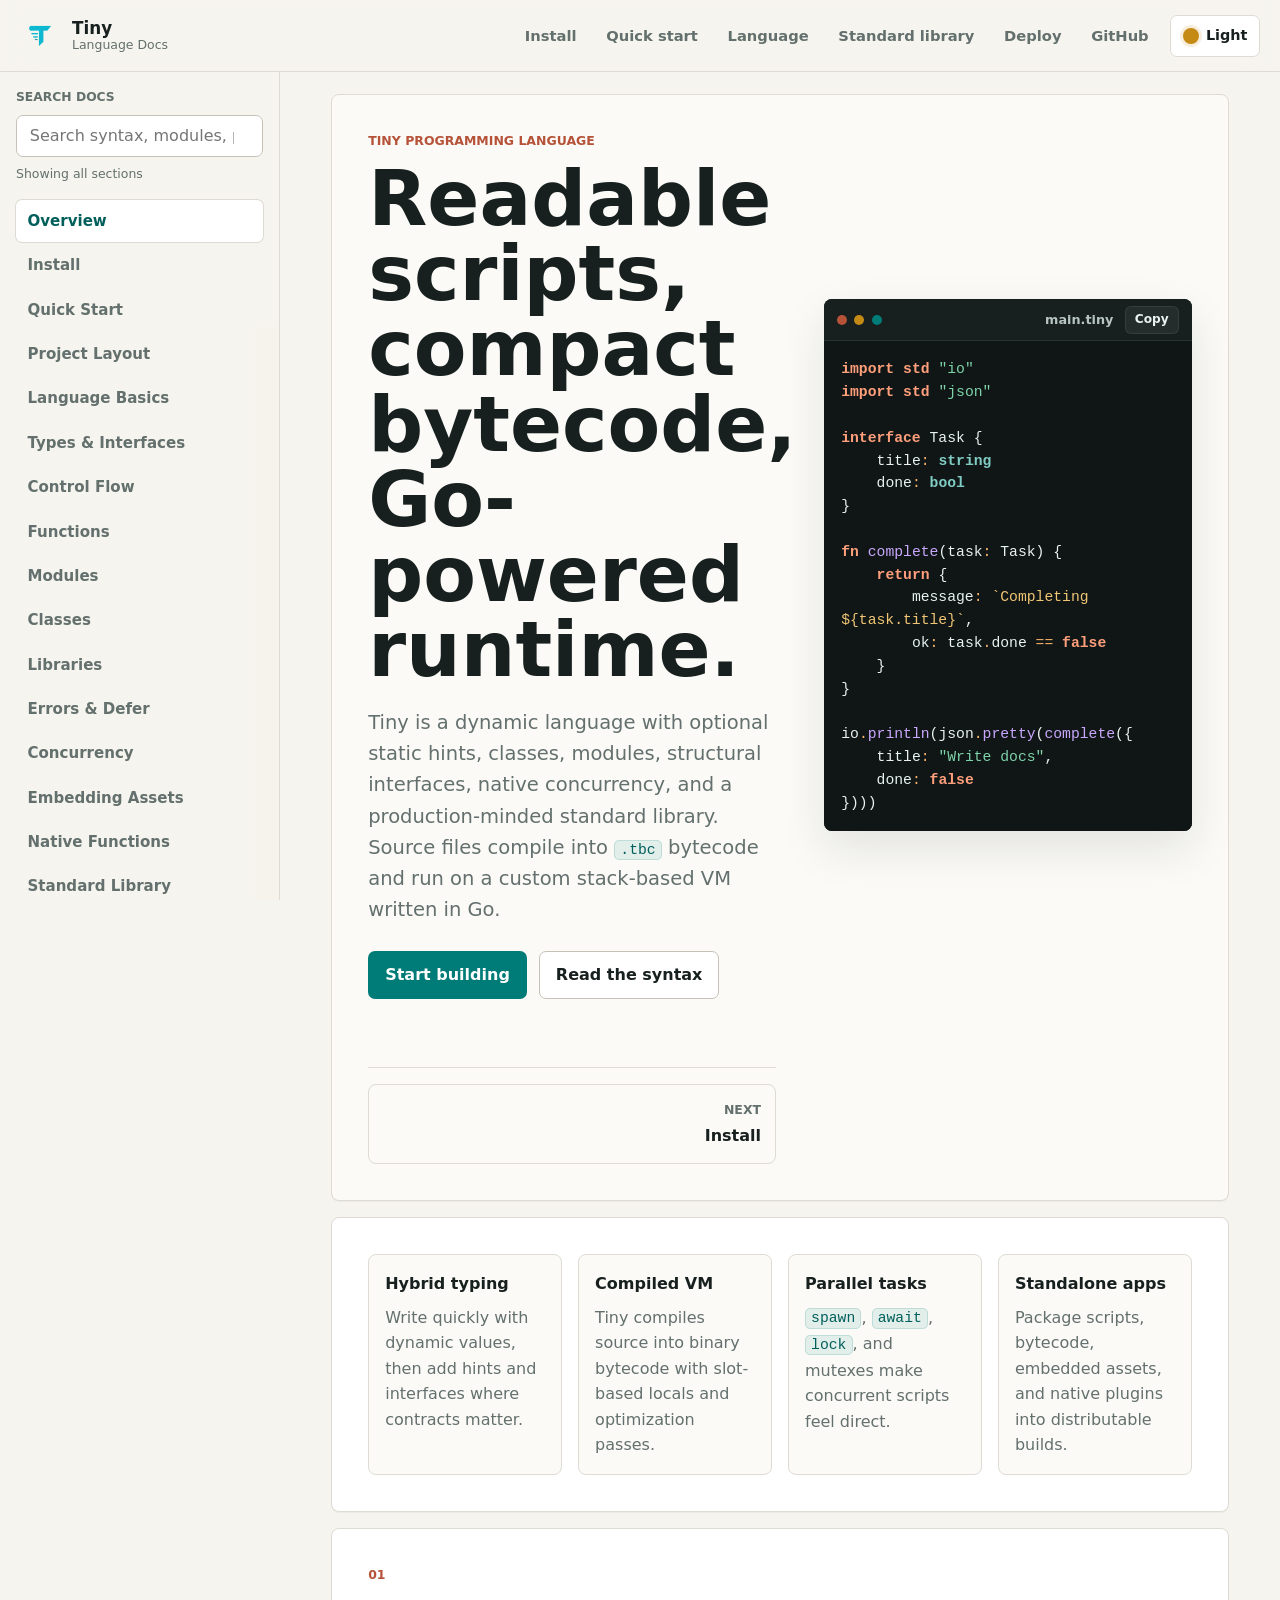
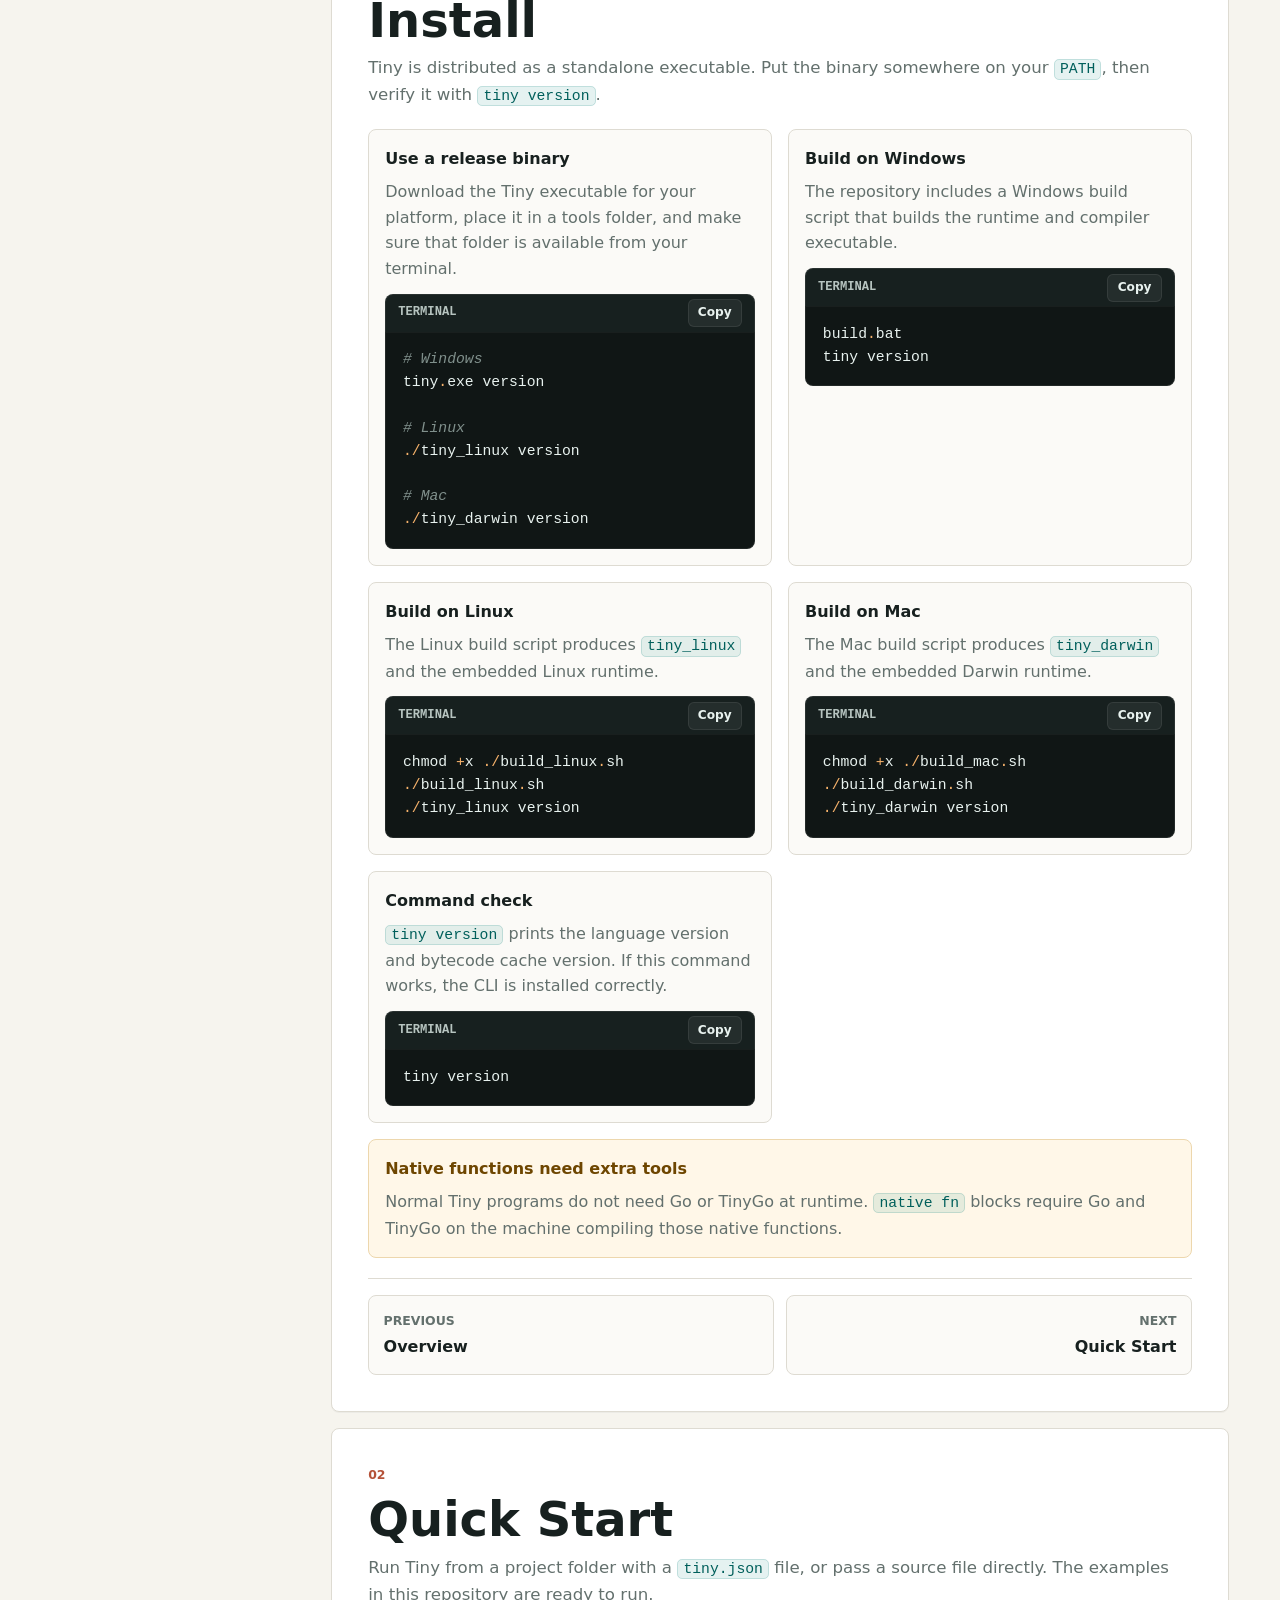
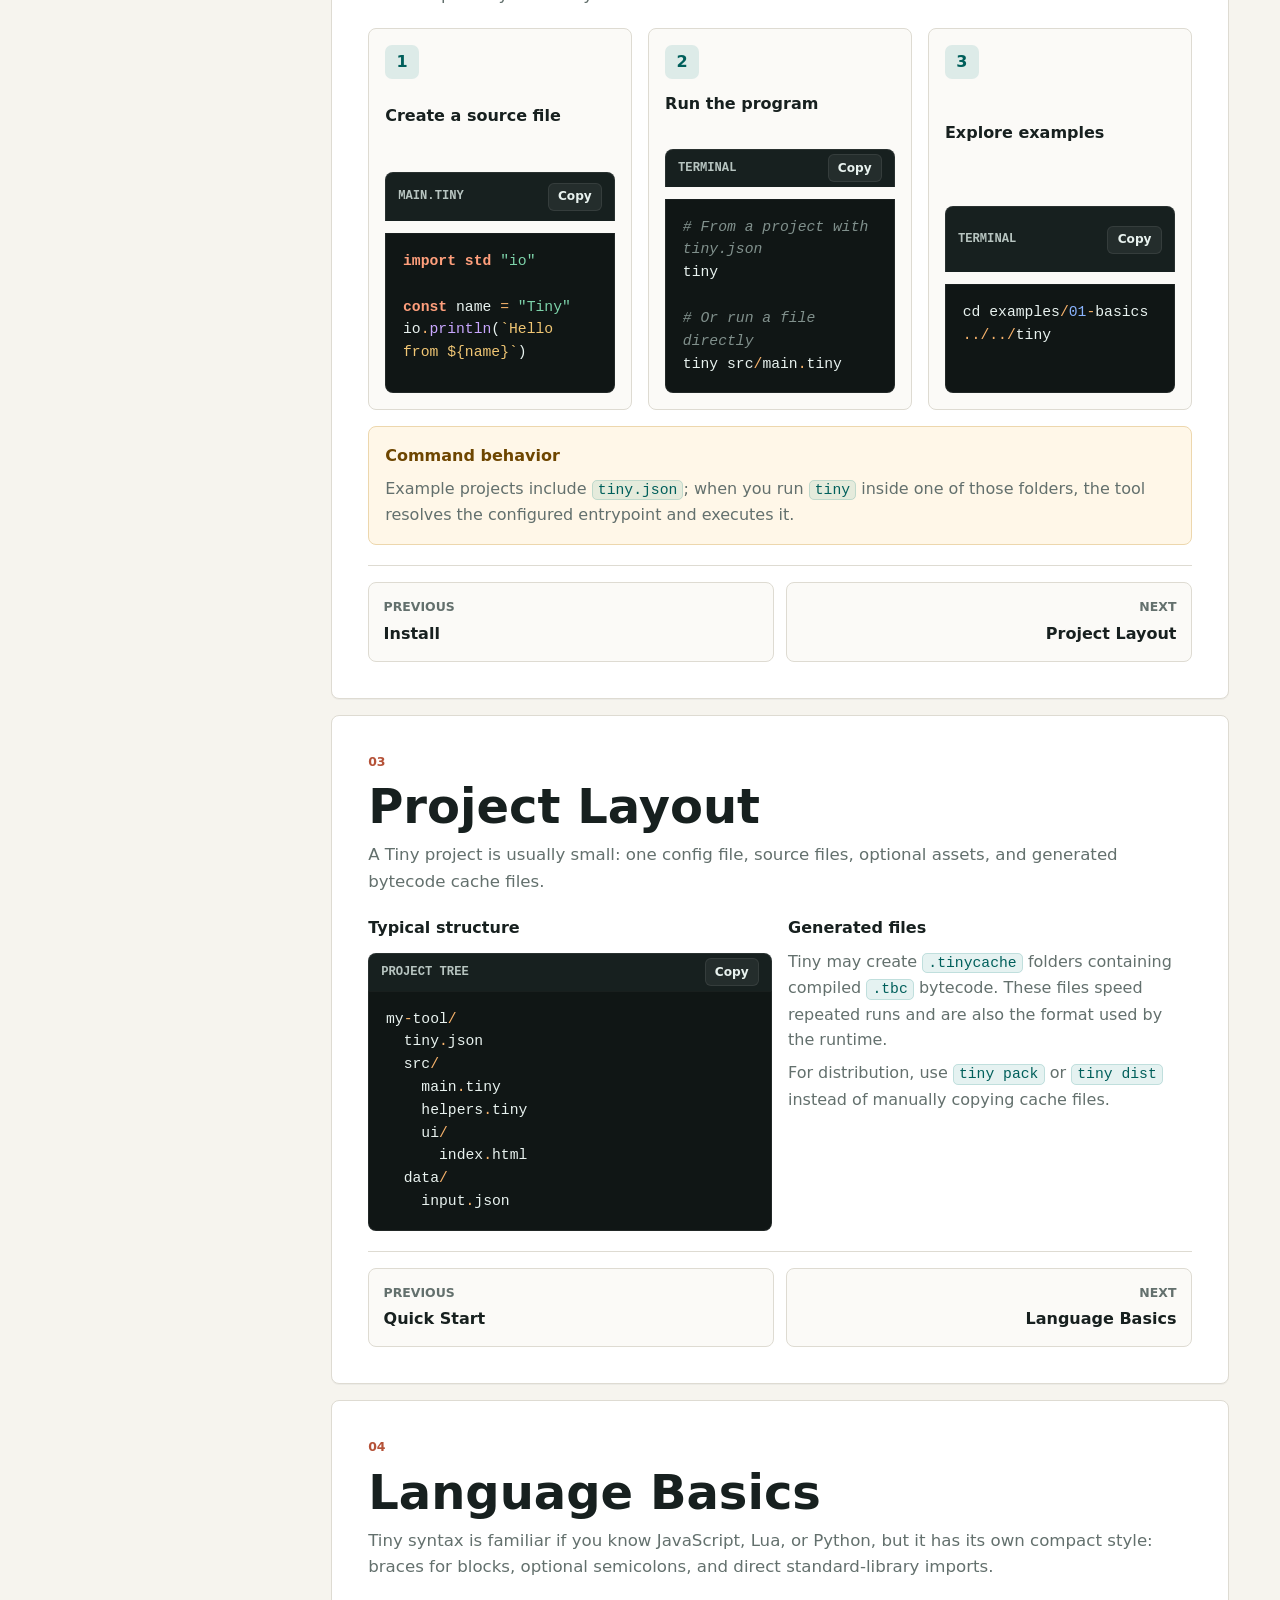
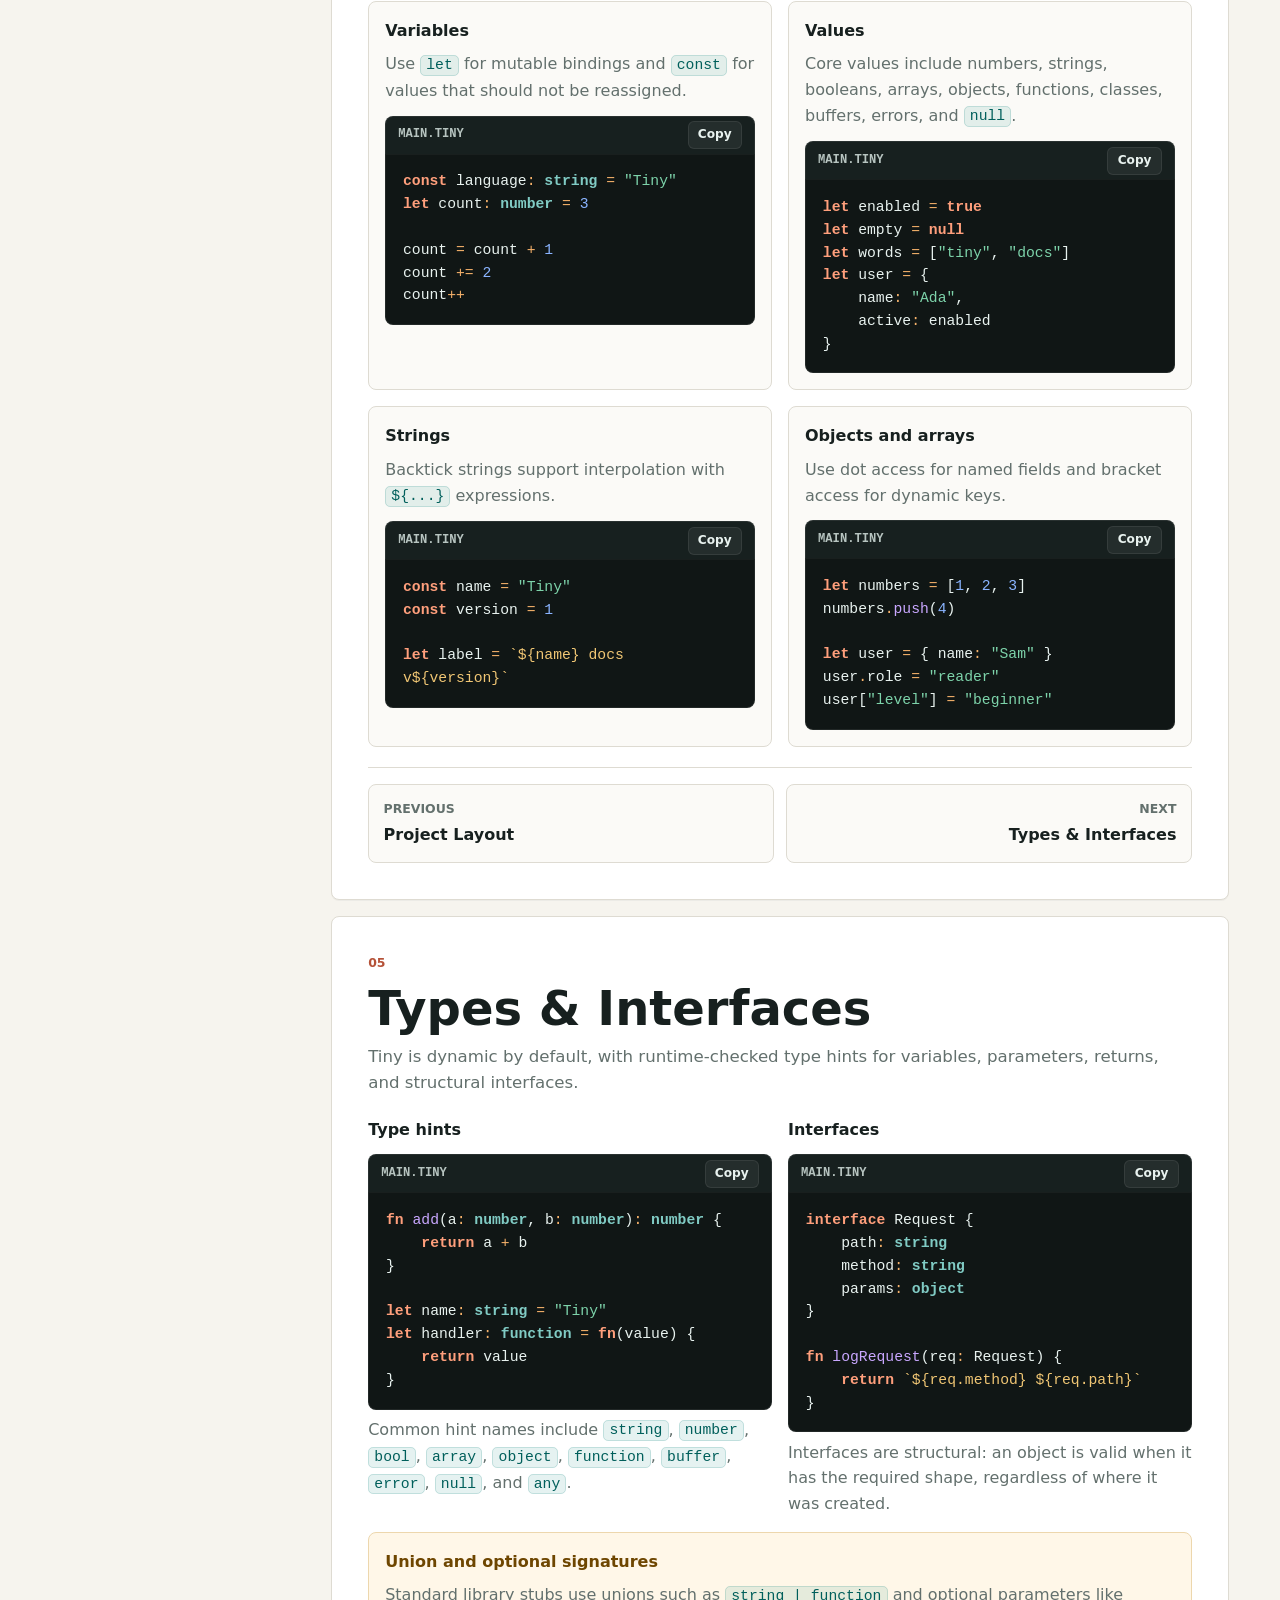
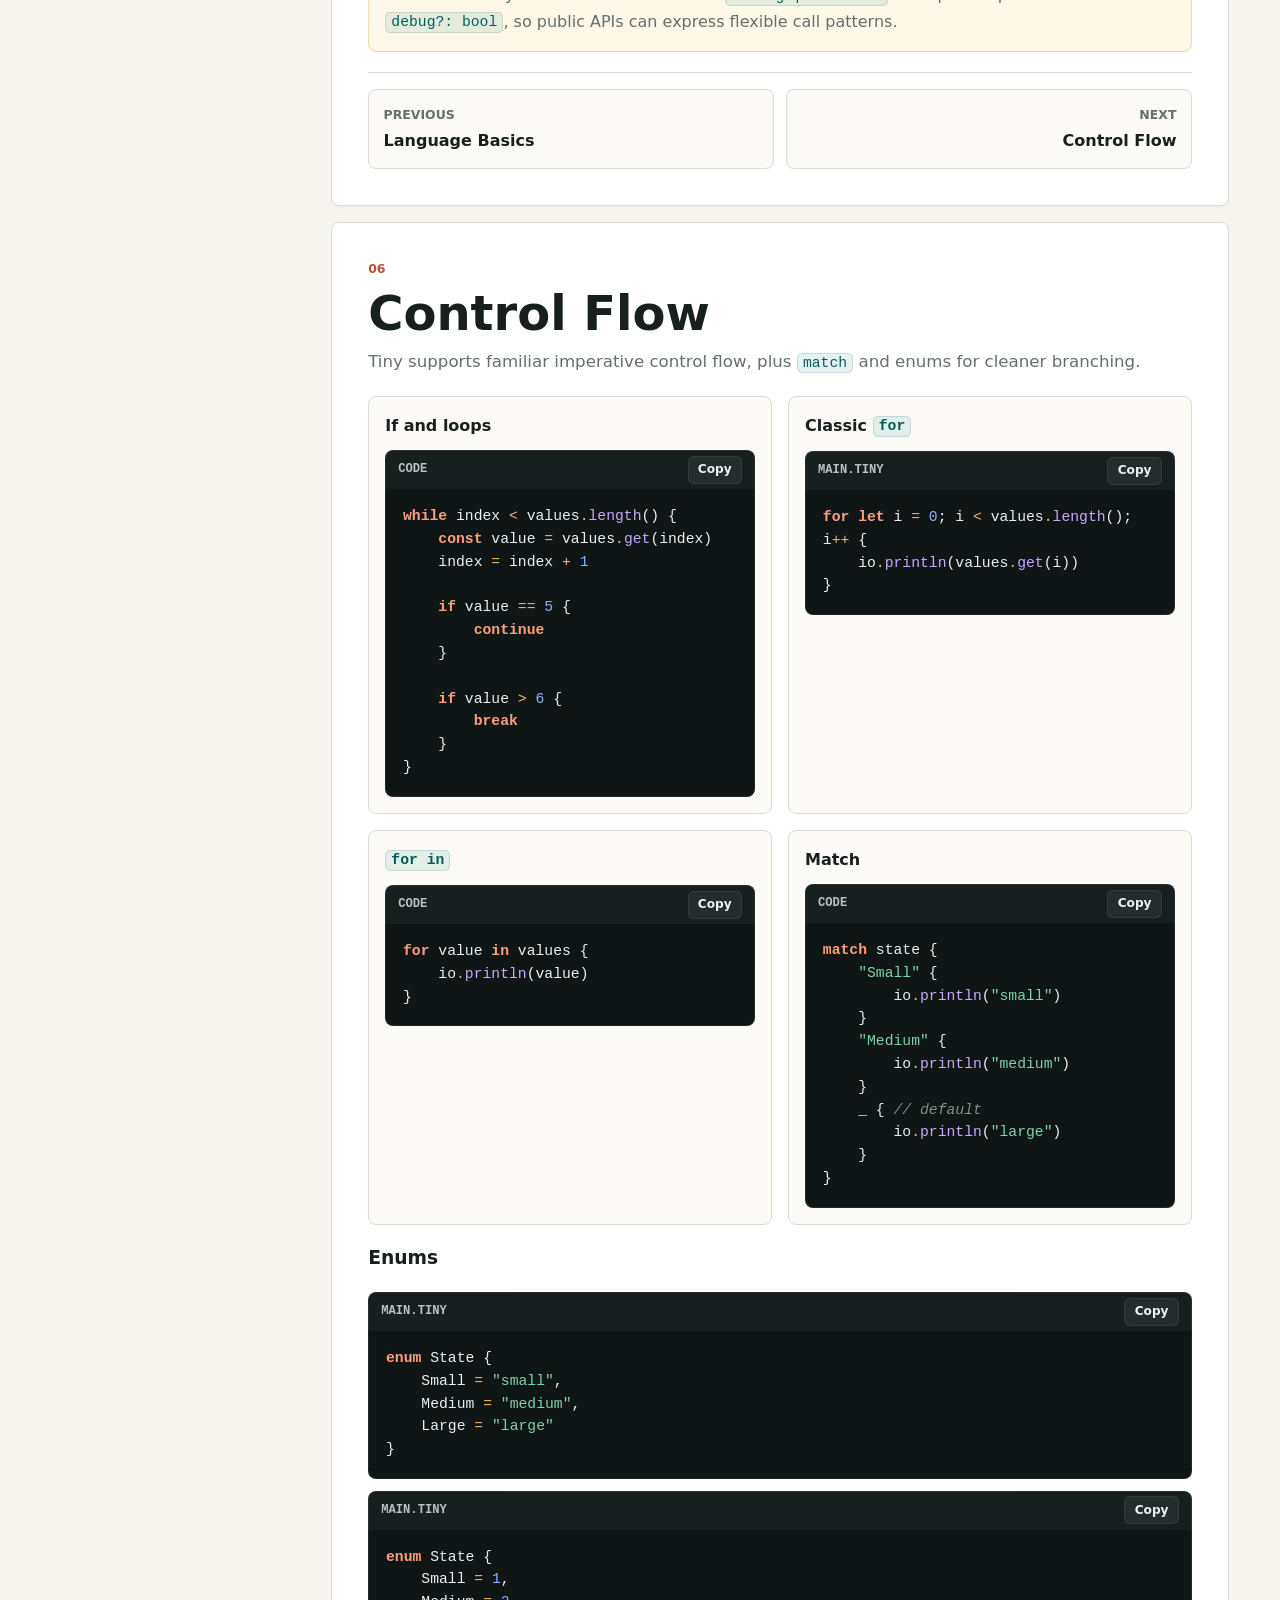
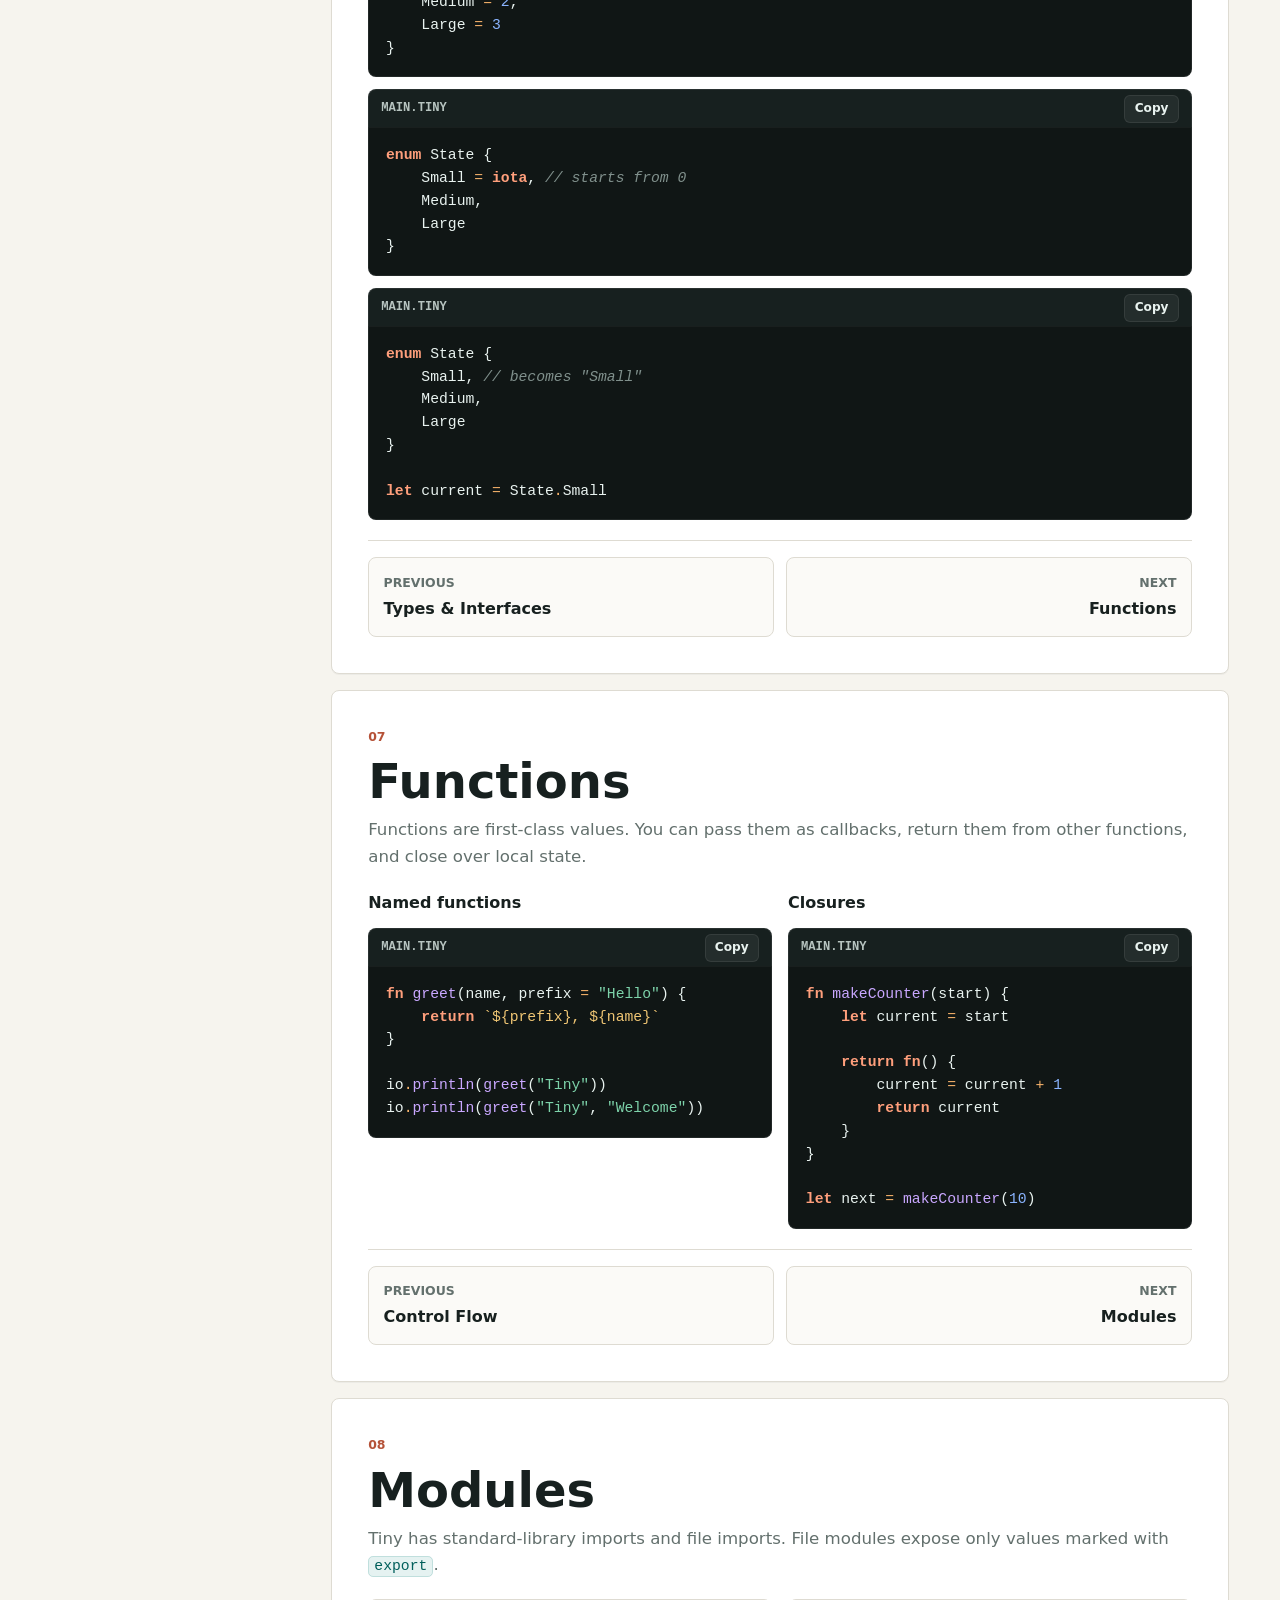
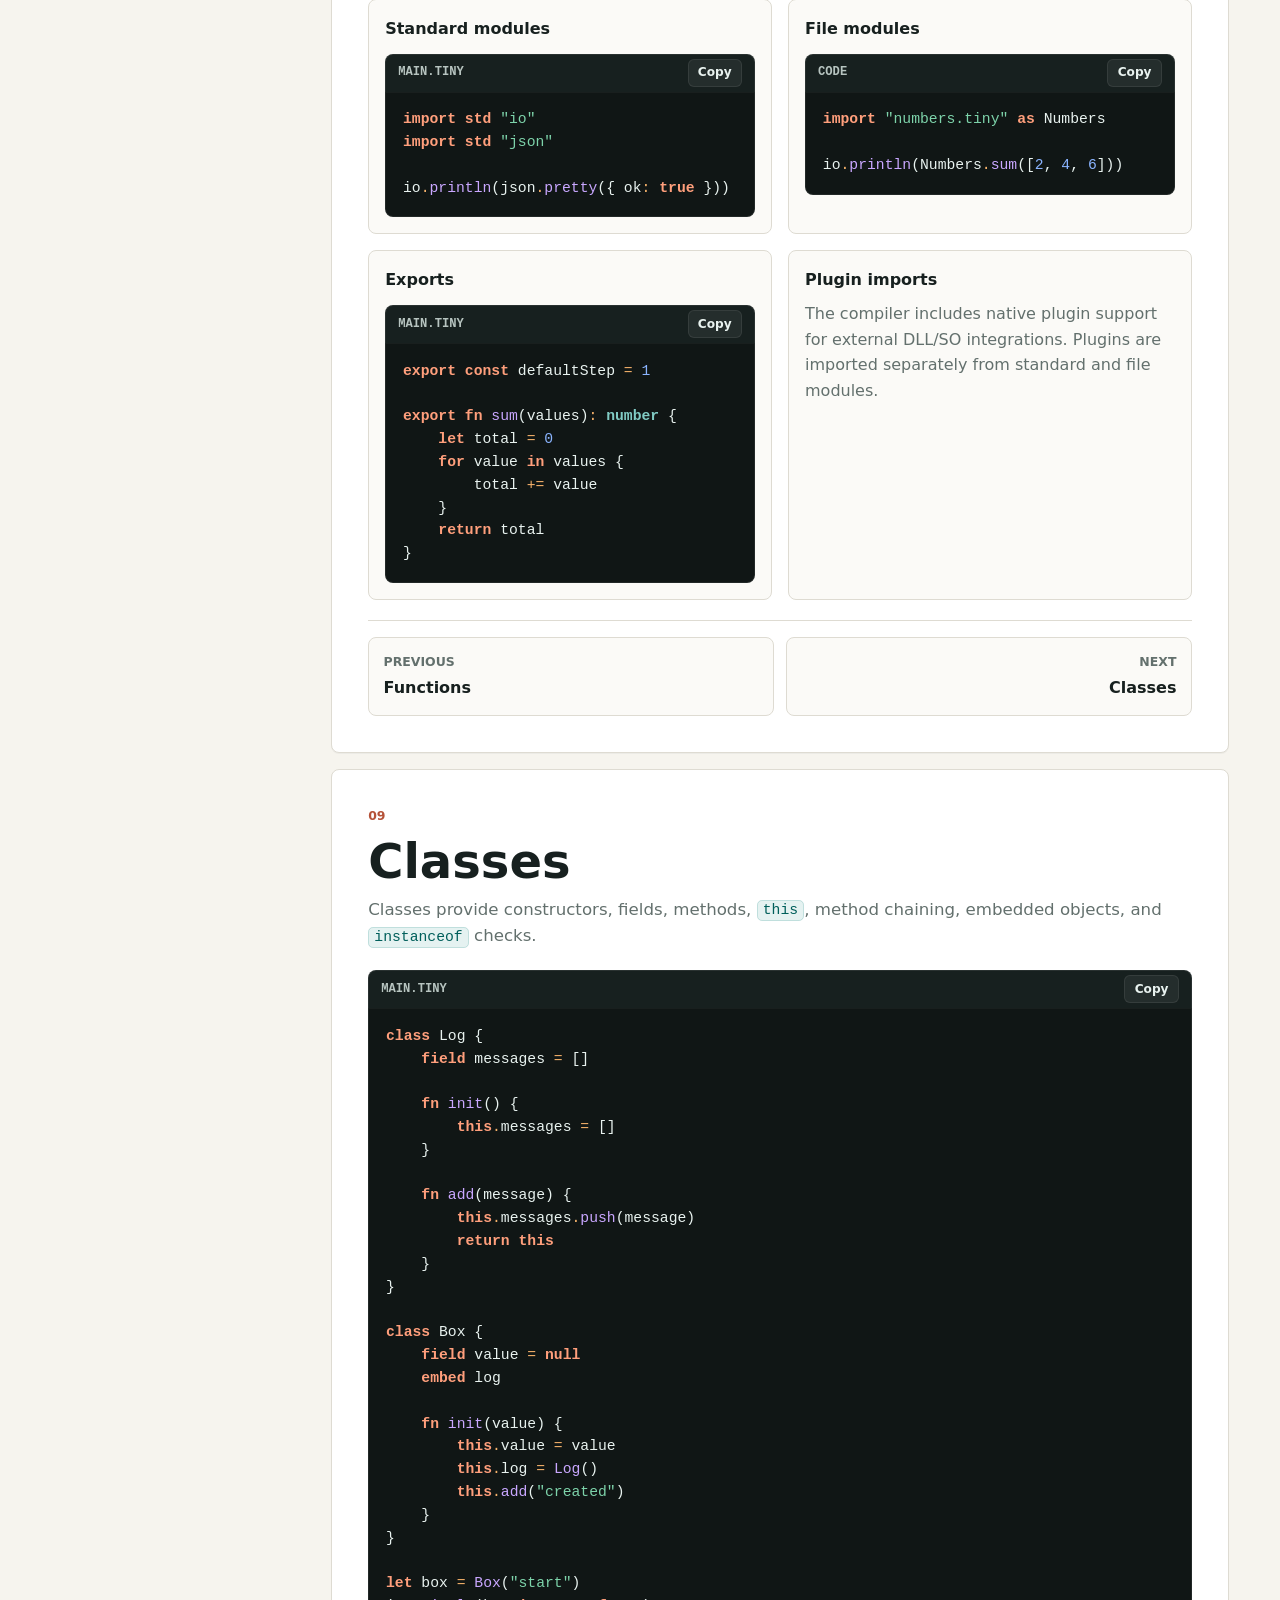
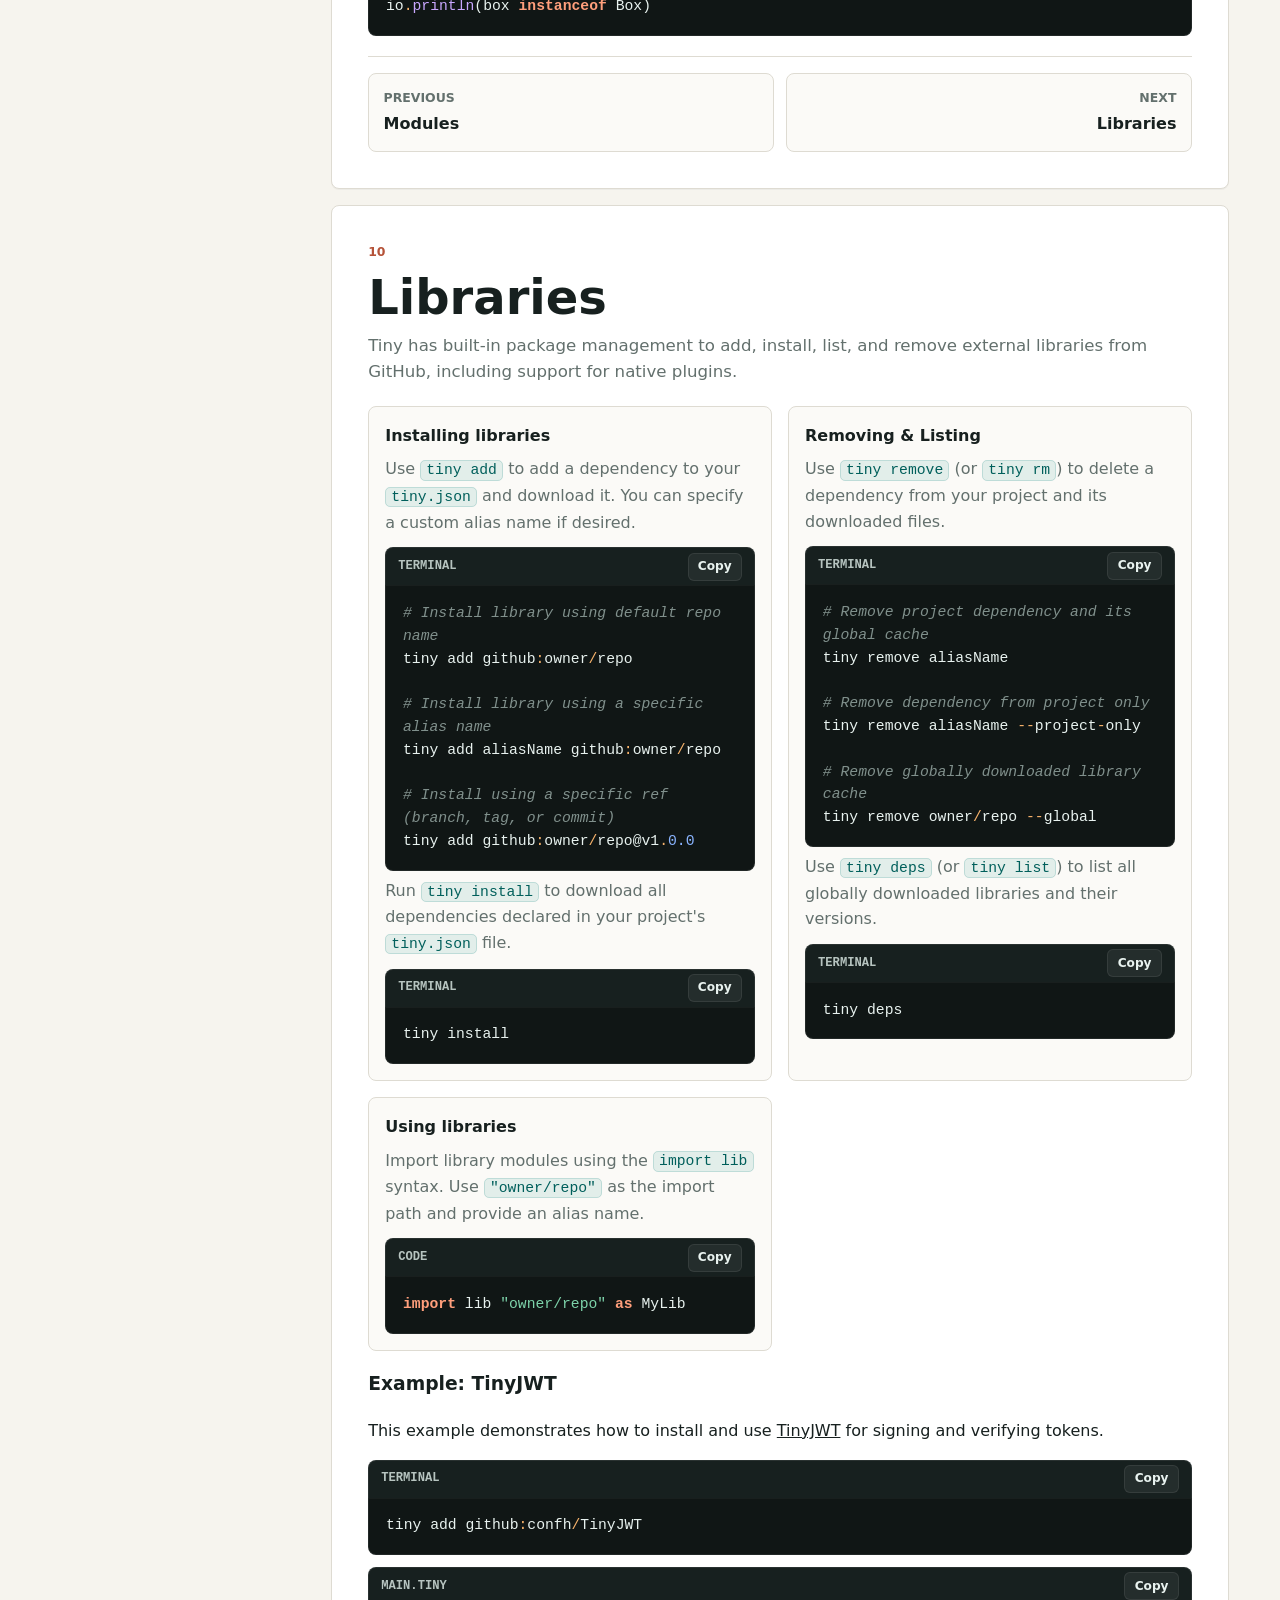
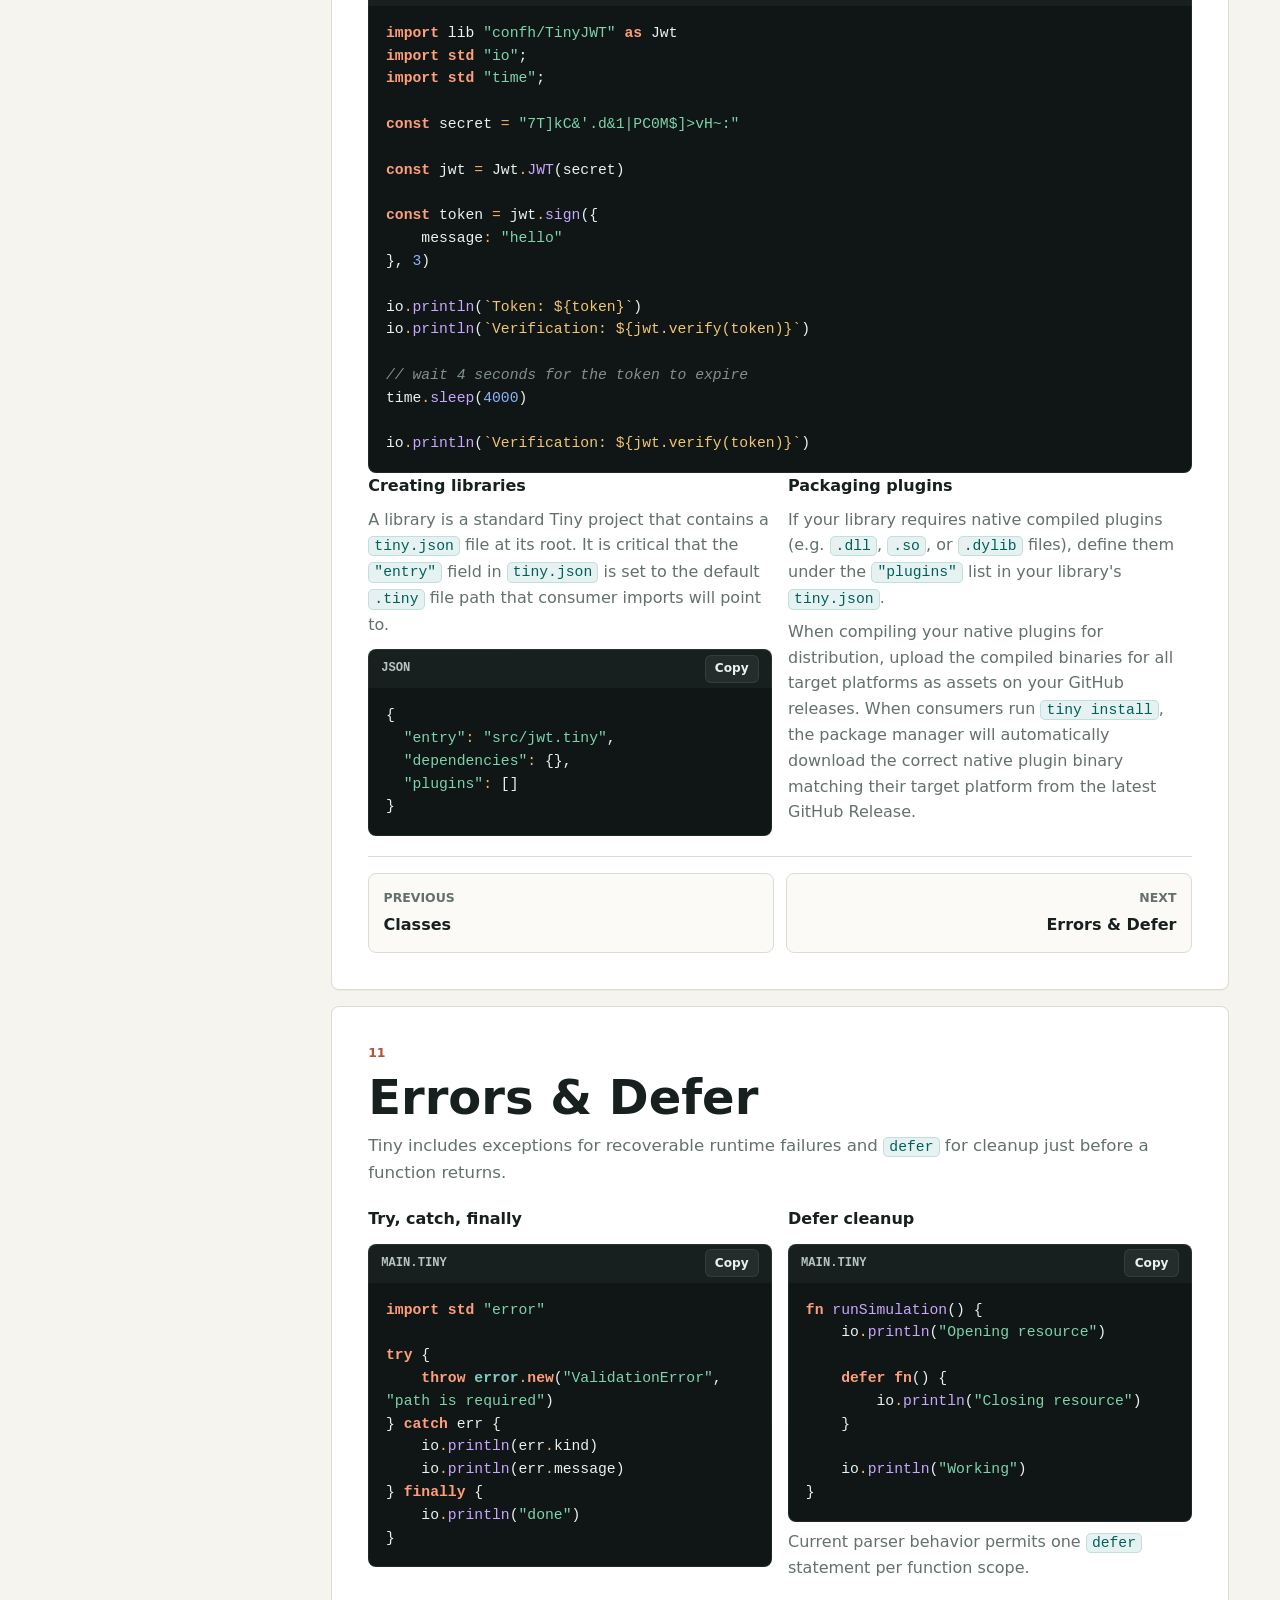
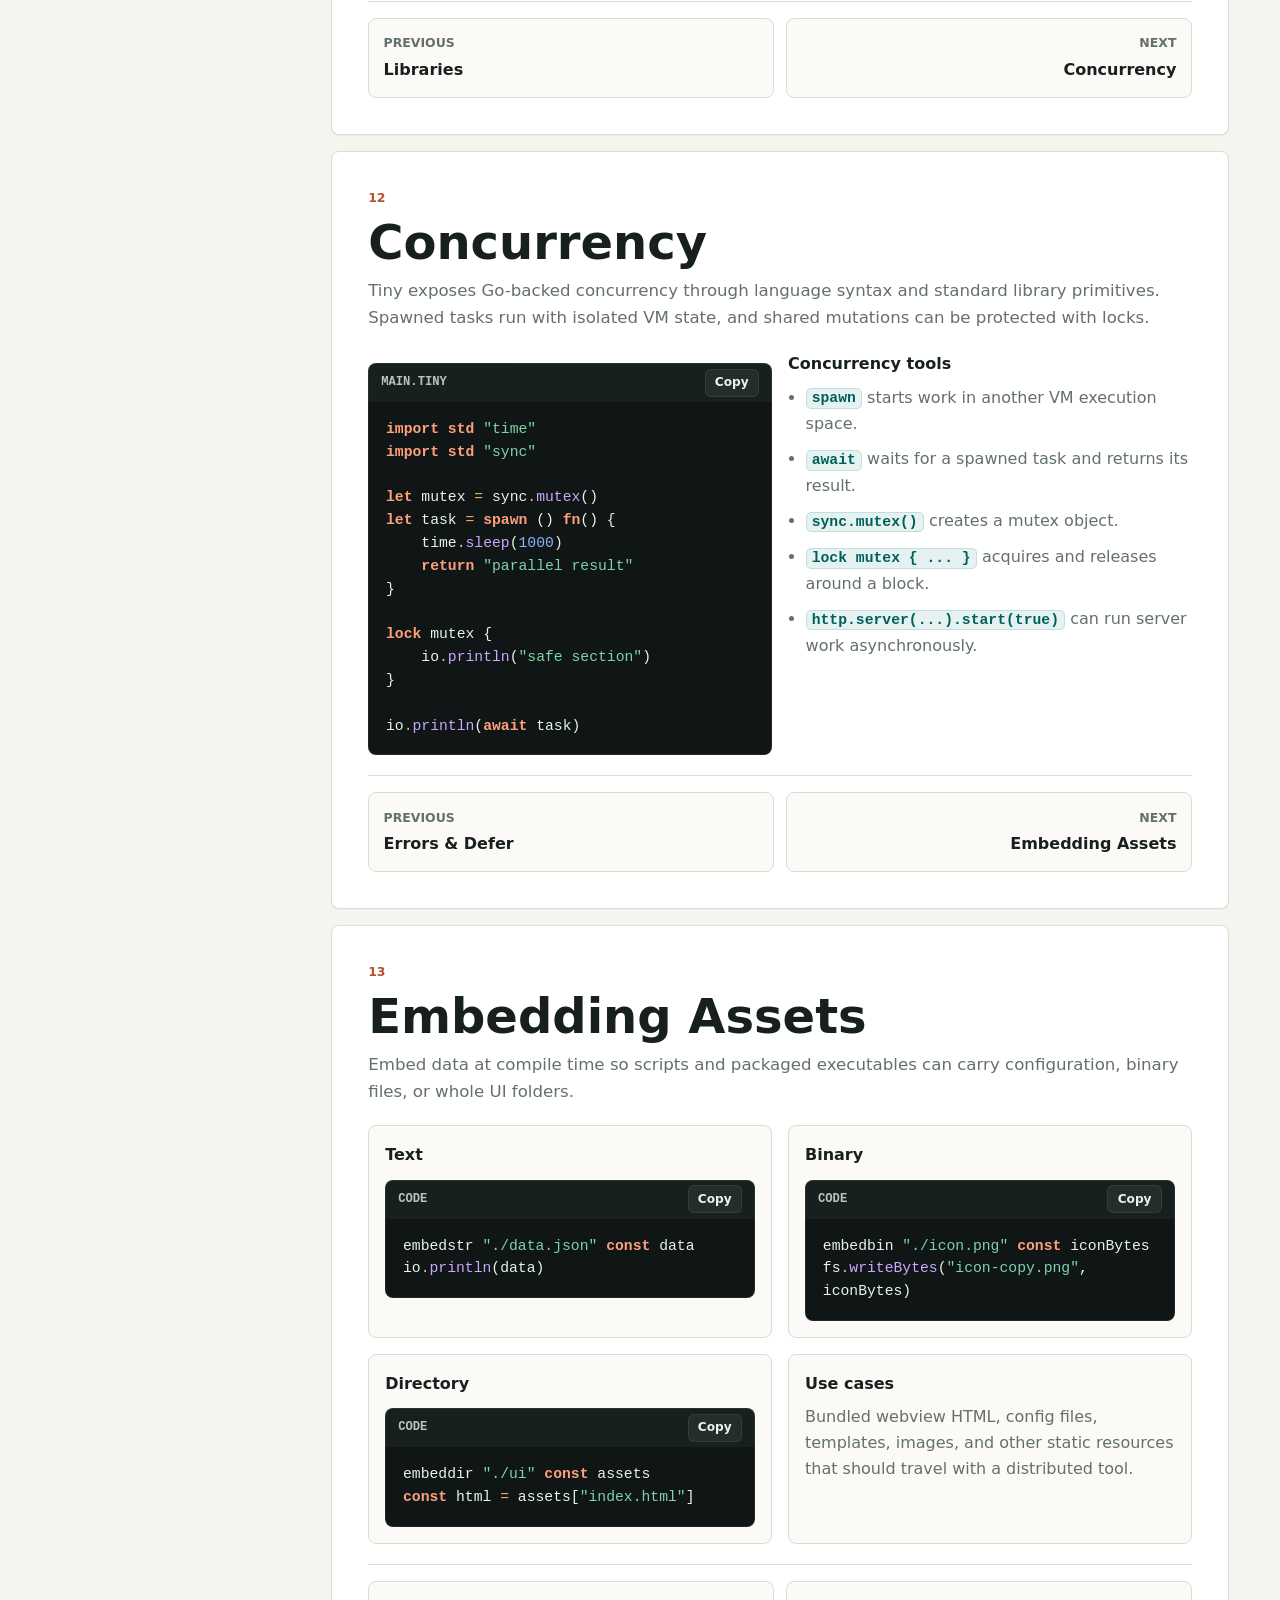
==== commit 73176767: "feat: add package manager, library imports for v0.1.9 This release includes the following changes fo" ====
--- a/docs/index.html
+++ b/docs/index.html
@@ -32,6 +32,7 @@
         <a href="#language">Language</a>
         <a href="#stdlib">Standard library</a>
         <a href="#deploy">Deploy</a>
+        <a href="https://github.com/confh/Tiny" target="_blank" rel="noopener noreferrer">GitHub</a>
       </nav>
 
       <button class="theme-toggle" type="button" aria-label="Switch to light mode" aria-pressed="true">
@@ -67,6 +68,7 @@
         <a href="#functions">Functions</a>
         <a href="#modules">Modules</a>
         <a href="#classes">Classes</a>
+        <a href="#libraries">Libraries</a>
         <a href="#errors">Errors & Defer</a>
         <a href="#concurrency">Concurrency</a>
         <a href="#embedding">Embedding Assets</a>
@@ -573,9 +575,97 @@
 io.println(box instanceof Box)</code></pre>
       </section>
 
+      <section class="doc-section" id="libraries"
+        data-search="libraries package install remove list deps TinyJWT Jwt plugins package manager tiny.json dependency entry">
+        <div class="section-heading">
+          <p class="eyebrow">10</p>
+          <h2>Libraries</h2>
+          <p>Tiny has built-in package management to add, install, list, and remove external libraries from GitHub, including support for native plugins.</p>
+        </div>
+
+        <div class="reference-grid">
+          <article>
+            <h3>Installing libraries</h3>
+            <p>Use <code>tiny add</code> to add a dependency to your <code>tiny.json</code> and download it. You can specify a custom alias name if desired.</p>
+            <pre data-code-label="terminal"><code># Install library using default repo name
+tiny add github:owner/repo
+
+# Install library using a specific alias name
+tiny add aliasName github:owner/repo
+
+# Install using a specific ref (branch, tag, or commit)
+tiny add github:owner/repo@v1.0.0</code></pre>
+            <p>Run <code>tiny install</code> to download all dependencies declared in your project's <code>tiny.json</code> file.</p>
+            <pre data-code-label="terminal"><code>tiny install</code></pre>
+          </article>
+
+          <article>
+            <h3>Removing & Listing</h3>
+            <p>Use <code>tiny remove</code> (or <code>tiny rm</code>) to delete a dependency from your project and its downloaded files.</p>
+            <pre data-code-label="terminal"><code># Remove project dependency and its global cache
+tiny remove aliasName
+
+# Remove dependency from project only
+tiny remove aliasName --project-only
+
+# Remove globally downloaded library cache
+tiny remove owner/repo --global</code></pre>
+            <p>Use <code>tiny deps</code> (or <code>tiny list</code>) to list all globally downloaded libraries and their versions.</p>
+            <pre data-code-label="terminal"><code>tiny deps</code></pre>
+          </article>
+
+          <article>
+            <h3>Using libraries</h3>
+            <p>Import library modules using the <code>import lib</code> syntax. Use <code>"owner/repo"</code> as the import path and provide an alias name.</p>
+            <pre><code>import lib "owner/repo" as MyLib</code></pre>
+          </article>
+        </div>
+
+        <h3>Example: TinyJWT</h3>
+        <p>This example demonstrates how to install and use <a href="https://github.com/confh/TinyJWT" target="_blank" rel="noopener noreferrer">TinyJWT</a> for signing and verifying tokens.</p>
+        <pre data-code-label="terminal"><code>tiny add github:confh/TinyJWT</code></pre>
+        <pre><code>import lib "confh/TinyJWT" as Jwt
+import std "io";
+import std "time";
+
+const secret = "7T]kC&amp;'.d&amp;1|PC0M$]&gt;vH~:"
+
+const jwt = Jwt.JWT(secret)
+
+const token = jwt.sign({
+    message: "hello"
+}, 3)
+
+io.println(`Token: ${token}`)
+io.println(`Verification: ${jwt.verify(token)}`)
+
+// wait 4 seconds for the token to expire
+time.sleep(4000)
+
+io.println(`Verification: ${jwt.verify(token)}`)</code></pre>
+
+        <div class="split">
+          <div>
+            <h3>Creating libraries</h3>
+            <p>A library is a standard Tiny project that contains a <code>tiny.json</code> file at its root. It is critical that the <code>"entry"</code> field in <code>tiny.json</code> is set to the default <code>.tiny</code> file path that consumer imports will point to.</p>
+            <pre><code>{
+  "entry": "src/jwt.tiny",
+  "dependencies": {},
+  "plugins": []
+}</code></pre>
+          </div>
+
+          <div>
+            <h3>Packaging plugins</h3>
+            <p>If your library requires native compiled plugins (e.g. <code>.dll</code>, <code>.so</code>, or <code>.dylib</code> files), define them under the <code>"plugins"</code> list in your library's <code>tiny.json</code>.</p>
+            <p>When compiling your native plugins for distribution, upload the compiled binaries for all target platforms as assets on your GitHub releases. When consumers run <code>tiny install</code>, the package manager will automatically download the correct native plugin binary matching their target platform from the latest GitHub Release.</p>
+          </div>
+        </div>
+      </section>
+
       <section class="doc-section" id="errors" data-search="errors try catch finally throw defer cleanup error module">
         <div class="section-heading">
-          <p class="eyebrow">10</p>
+          <p class="eyebrow">11</p>
           <h2>Errors & Defer</h2>
           <p>Tiny includes exceptions for recoverable runtime failures and `defer` for cleanup just before a function
             returns.</p>
@@ -614,7 +704,7 @@
       <section class="doc-section media-section" id="concurrency"
         data-search="concurrency spawn await lock mutex sync thread task parallel">
         <div class="section-heading">
-          <p class="eyebrow">11</p>
+          <p class="eyebrow">12</p>
           <h2>Concurrency</h2>
           <p>Tiny exposes Go-backed concurrency through language syntax and standard library primitives. Spawned tasks
             run with isolated VM state, and shared mutations can be protected with locks.</p>
@@ -651,7 +741,7 @@
       <section class="doc-section" id="embedding"
         data-search="embedding embedstr embedbin embeddir assets binary string webview config">
         <div class="section-heading">
-          <p class="eyebrow">12</p>
+          <p class="eyebrow">13</p>
           <h2>Embedding Assets</h2>
           <p>Embed data at compile time so scripts and packaged executables can carry configuration, binary files, or
             whole UI folders.</p>
@@ -684,7 +774,7 @@
       <section class="doc-section media-section" id="native-functions"
         data-search="native functions native fn go tinygo wasm performance sha256 fibonacci">
         <div class="section-heading">
-          <p class="eyebrow">13</p>
+          <p class="eyebrow">14</p>
           <h2>Native Go Functions</h2>
           <p>`native fn` lets you write performance-sensitive logic in Go inside Tiny source. Native blocks are compiled
             through TinyGo to WebAssembly and cached.</p>
@@ -713,7 +803,7 @@
       <section class="doc-section" id="stdlib"
         data-search="standard library std io json fs http array math process regex runtime sync time ui desktop net object path buffer tests app error strings">
         <div class="section-heading">
-          <p class="eyebrow">14</p>
+          <p class="eyebrow">15</p>
           <h2>Standard Library</h2>
           <p>The standard library is broad enough for scripts, servers, automation, tests, desktop tools, and GUI
             shells.</p>
@@ -796,7 +886,7 @@
       <section class="doc-section" id="examples"
         data-search="examples basics control flow functions modules classes errors files json cli server defer embed native webview">
         <div class="section-heading">
-          <p class="eyebrow">15</p>
+          <p class="eyebrow">16</p>
           <h2>Examples</h2>
           <p>The repository includes focused examples that double as a learning path.</p>
         </div>
@@ -849,7 +939,7 @@
       <section class="doc-section" id="plugin-development"
         data-search="plugin developers native plugins dll so shared library TinyPluginCall TinyPluginFree json payload wrapper tiny interface import plugin Plugin.load handles">
         <div class="section-heading">
-          <p class="eyebrow">16</p>
+          <p class="eyebrow">17</p>
           <h2>Plugin Development</h2>
           <p>Native plugins let Tiny call external shared libraries while keeping Tiny programs pleasant to use. A good
             plugin has two layers: a native `.dll` or `.so` that speaks Tiny's JSON call protocol, and a `.tiny` wrapper
@@ -1030,7 +1120,7 @@
       <section class="doc-section" id="runtime-model"
         data-search="runtime model compiler pipeline source parser compiler bytecode tbc vm standard library plugins native functions">
         <div class="section-heading">
-          <p class="eyebrow">17</p>
+          <p class="eyebrow">18</p>
           <h2>Runtime Model</h2>
           <p>Tiny separates the developer-facing language from the runtime that executes it. Source files compile into a
             compact bytecode format, then the VM runs that bytecode with access to standard modules, plugins, and native
@@ -1091,7 +1181,7 @@
       <section class="doc-section" id="gotchas"
         data-search="gotchas caveats defer cache plugins json boundary native fn tiny version dist wrapper">
         <div class="section-heading">
-          <p class="eyebrow">18</p>
+          <p class="eyebrow">19</p>
           <h2>Gotchas</h2>
           <p>These are the small details worth knowing before building larger Tiny projects.</p>
         </div>
@@ -1133,7 +1223,7 @@
       <section class="doc-section" id="deploy"
         data-search="deploy package dist pack bytecode tbc executable github pages distribution obfuscation">
         <div class="section-heading">
-          <p class="eyebrow">19</p>
+          <p class="eyebrow">20</p>
           <h2>Packaging & Deploy</h2>
           <p>Tiny can ship scripts as bytecode or bundle them into standalone native executables with the runtime.</p>
         </div>
@@ -1164,7 +1254,7 @@
       <section class="doc-section" id="lsp"
         data-search="lsp editor vscode autocomplete diagnostics formatter language server type narrowing jump definition">
         <div class="section-heading">
-          <p class="eyebrow">20</p>
+          <p class="eyebrow">21</p>
           <h2>Editor Support</h2>
           <p>The project includes a Tiny language server with diagnostics, formatting, autocomplete, type analysis, and
             jump-to-definition support. The LSP also ships stubs for the standard library so editors can understand
@@ -1177,6 +1267,7 @@
       <footer class="footer">
         <img src="assets/tiny.png" alt="" width="36" height="36">
         <p>Tiny Language documentation.</p>
+        <a href="https://github.com/confh/Tiny" target="_blank" rel="noopener noreferrer">GitHub</a>
         <a href="#overview">Back to top</a>
       </footer>
     </main>
@@ -1185,4 +1276,4 @@
   <script src="app.js"></script>
 </body>
 
-</html>+</html>
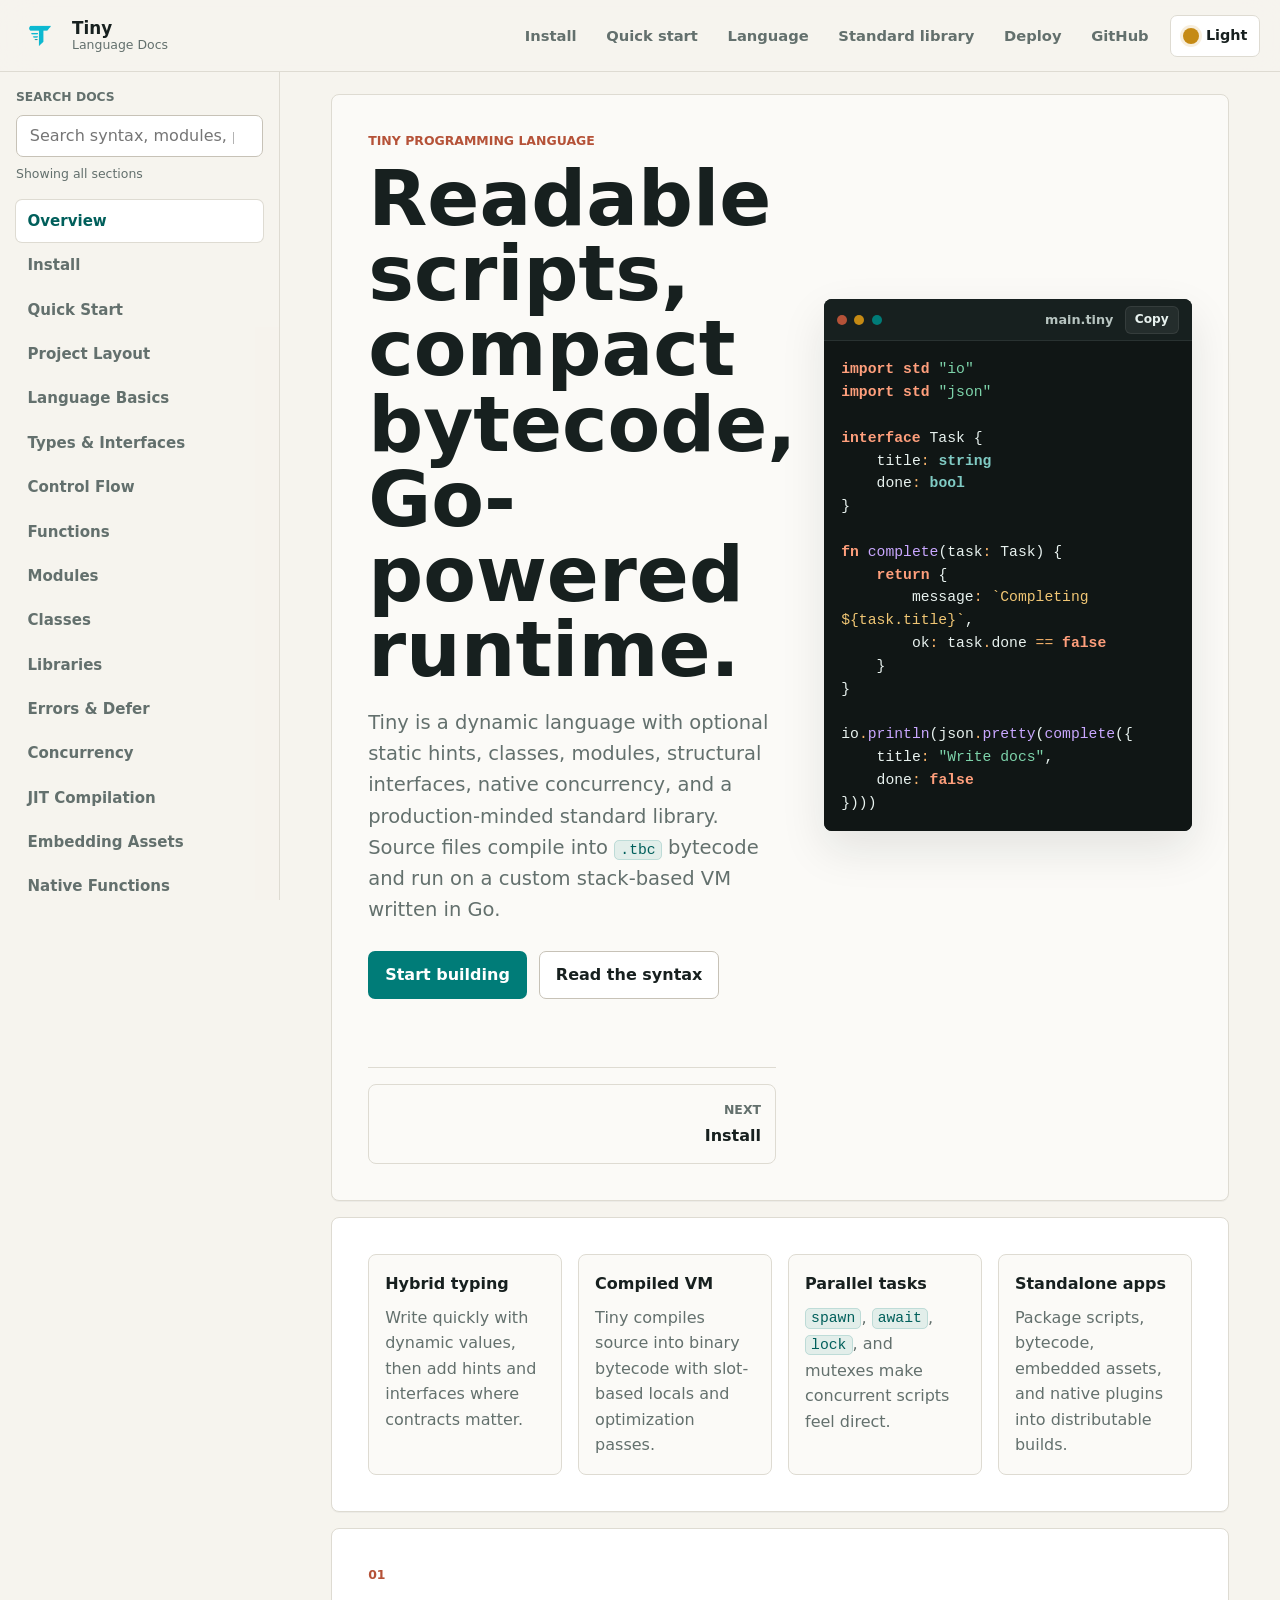
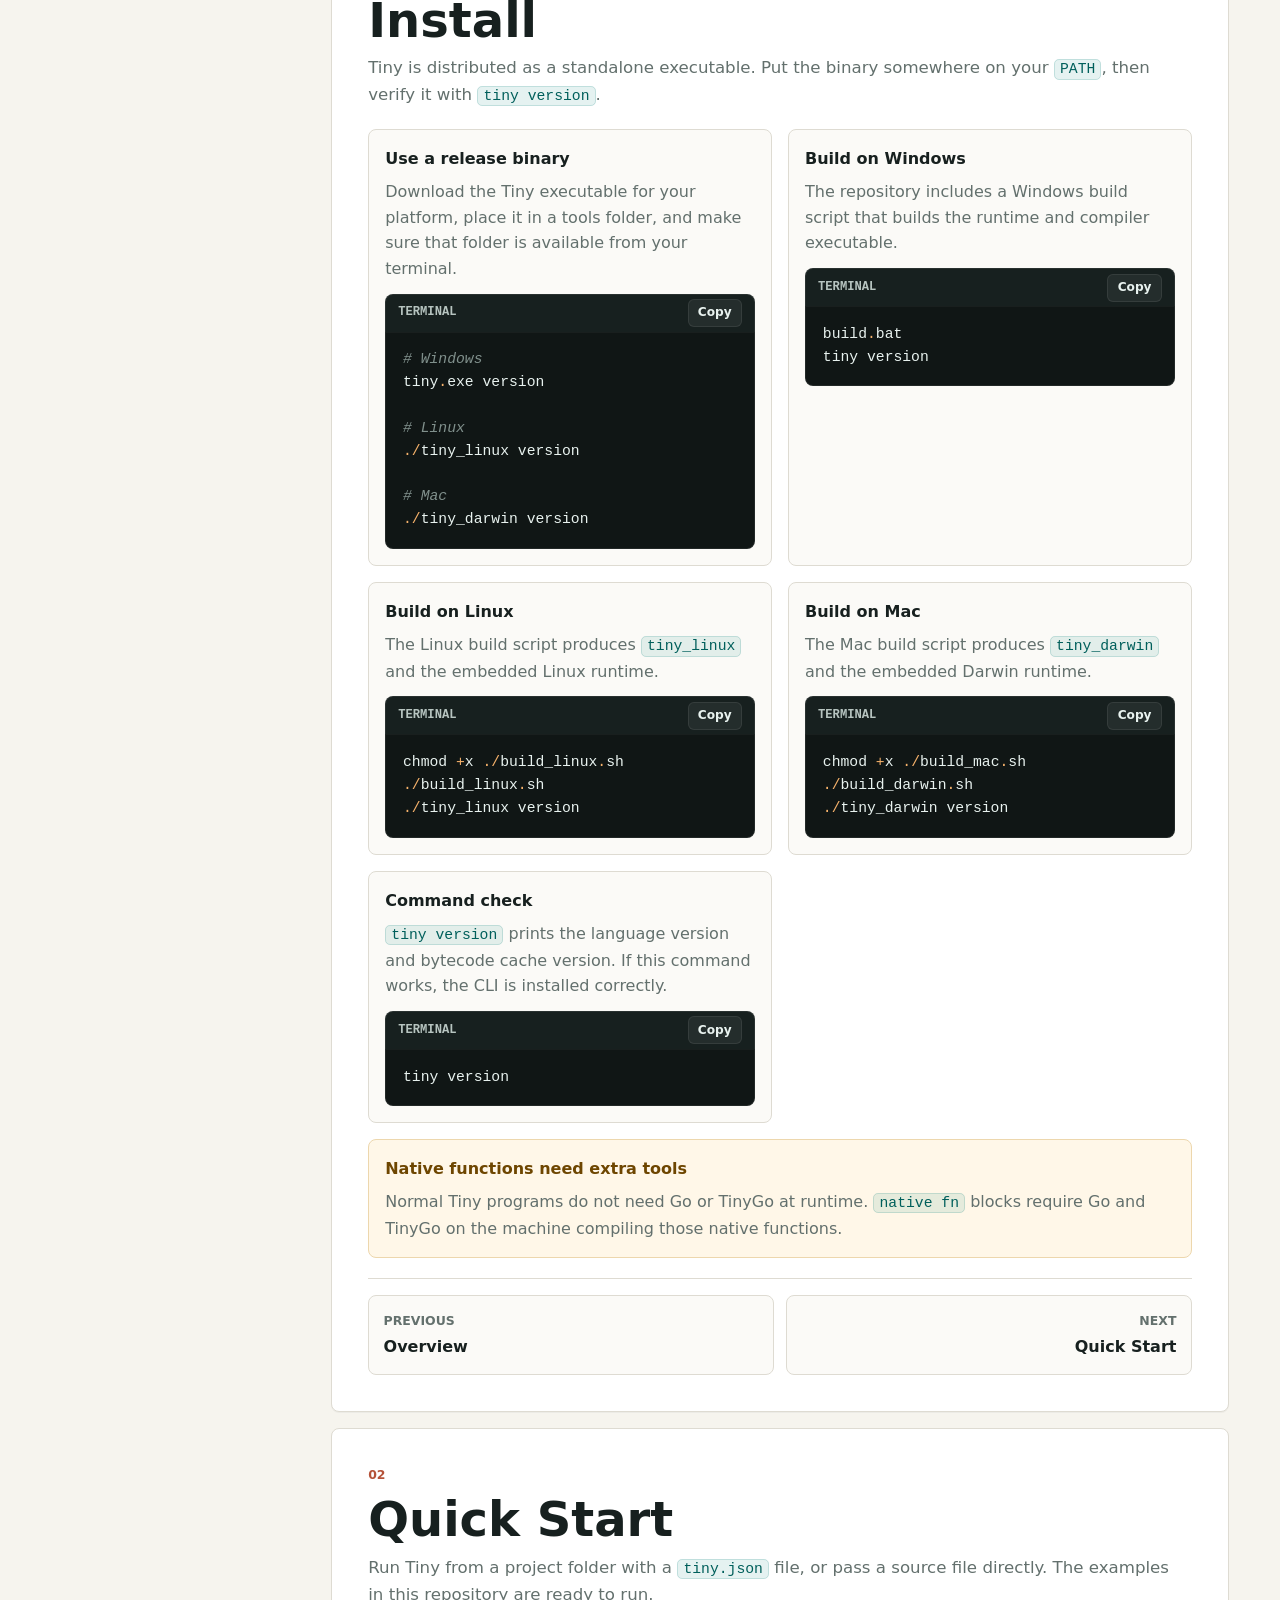
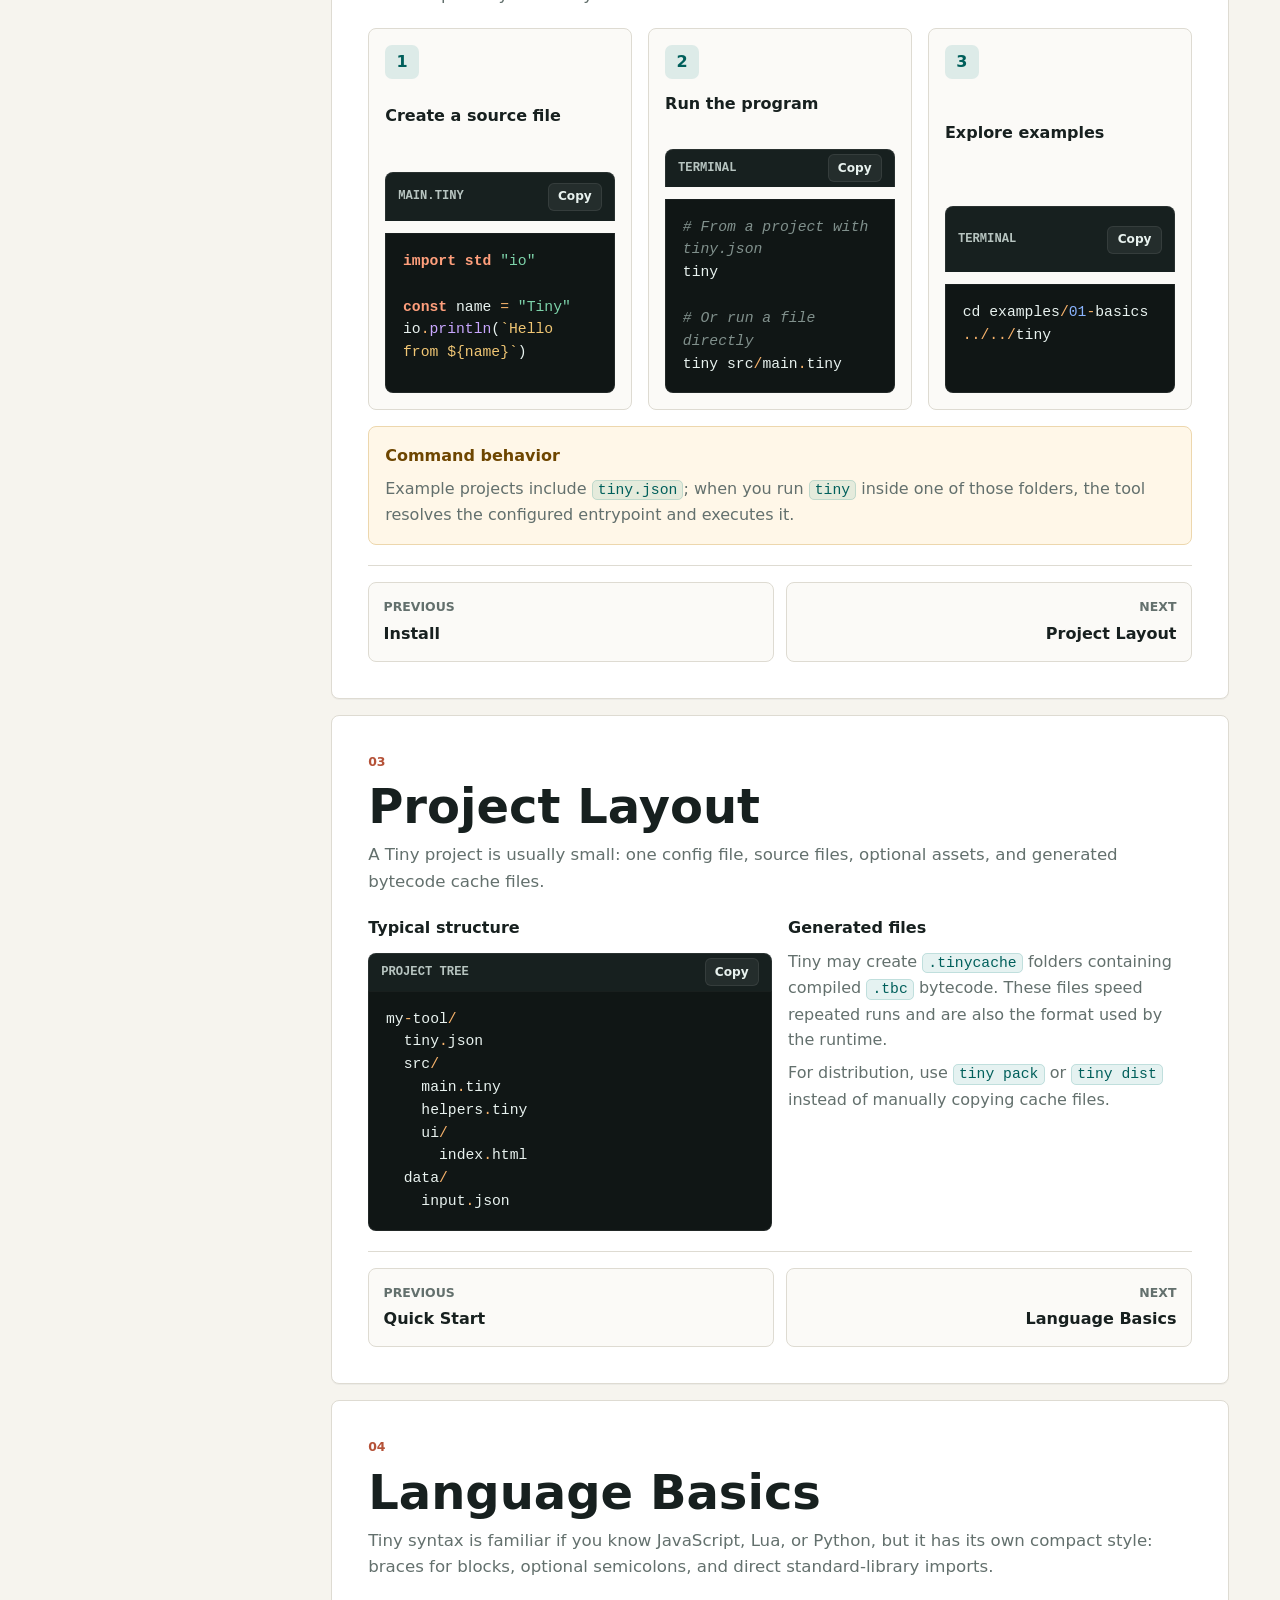
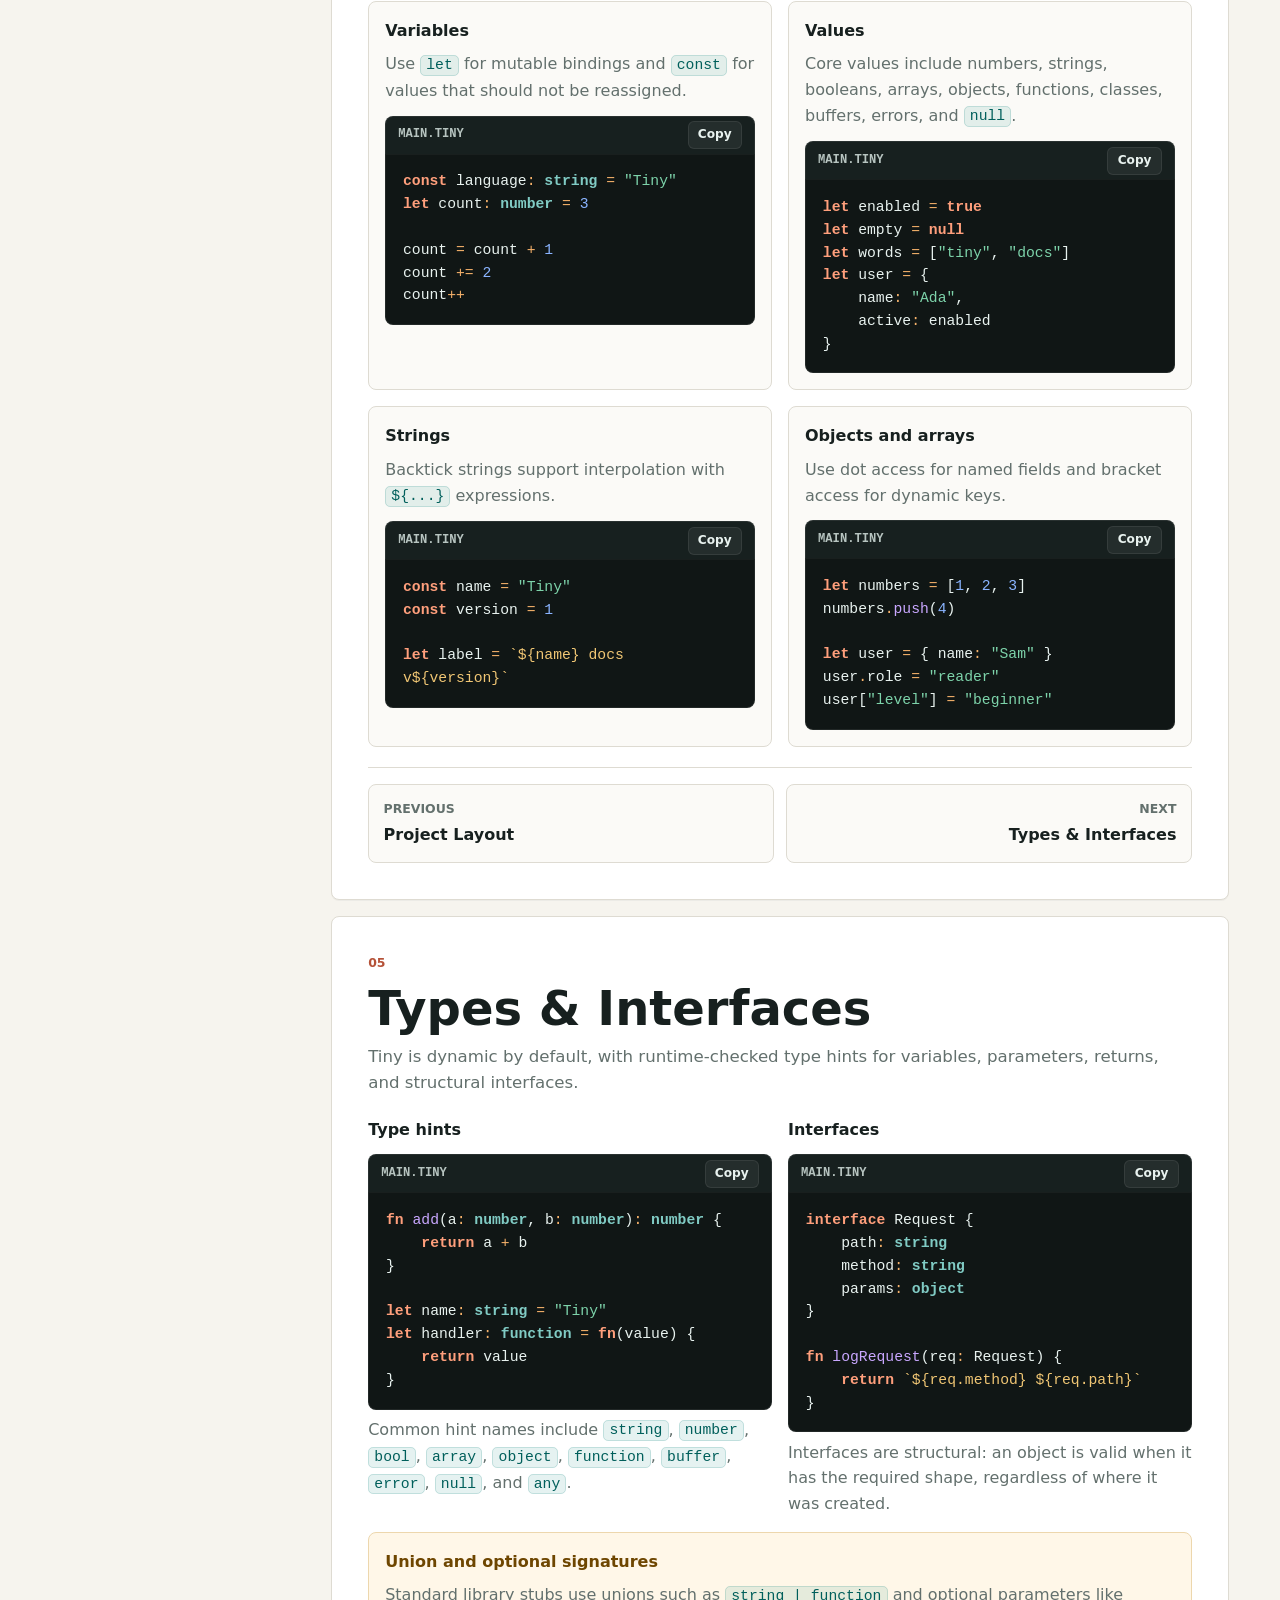
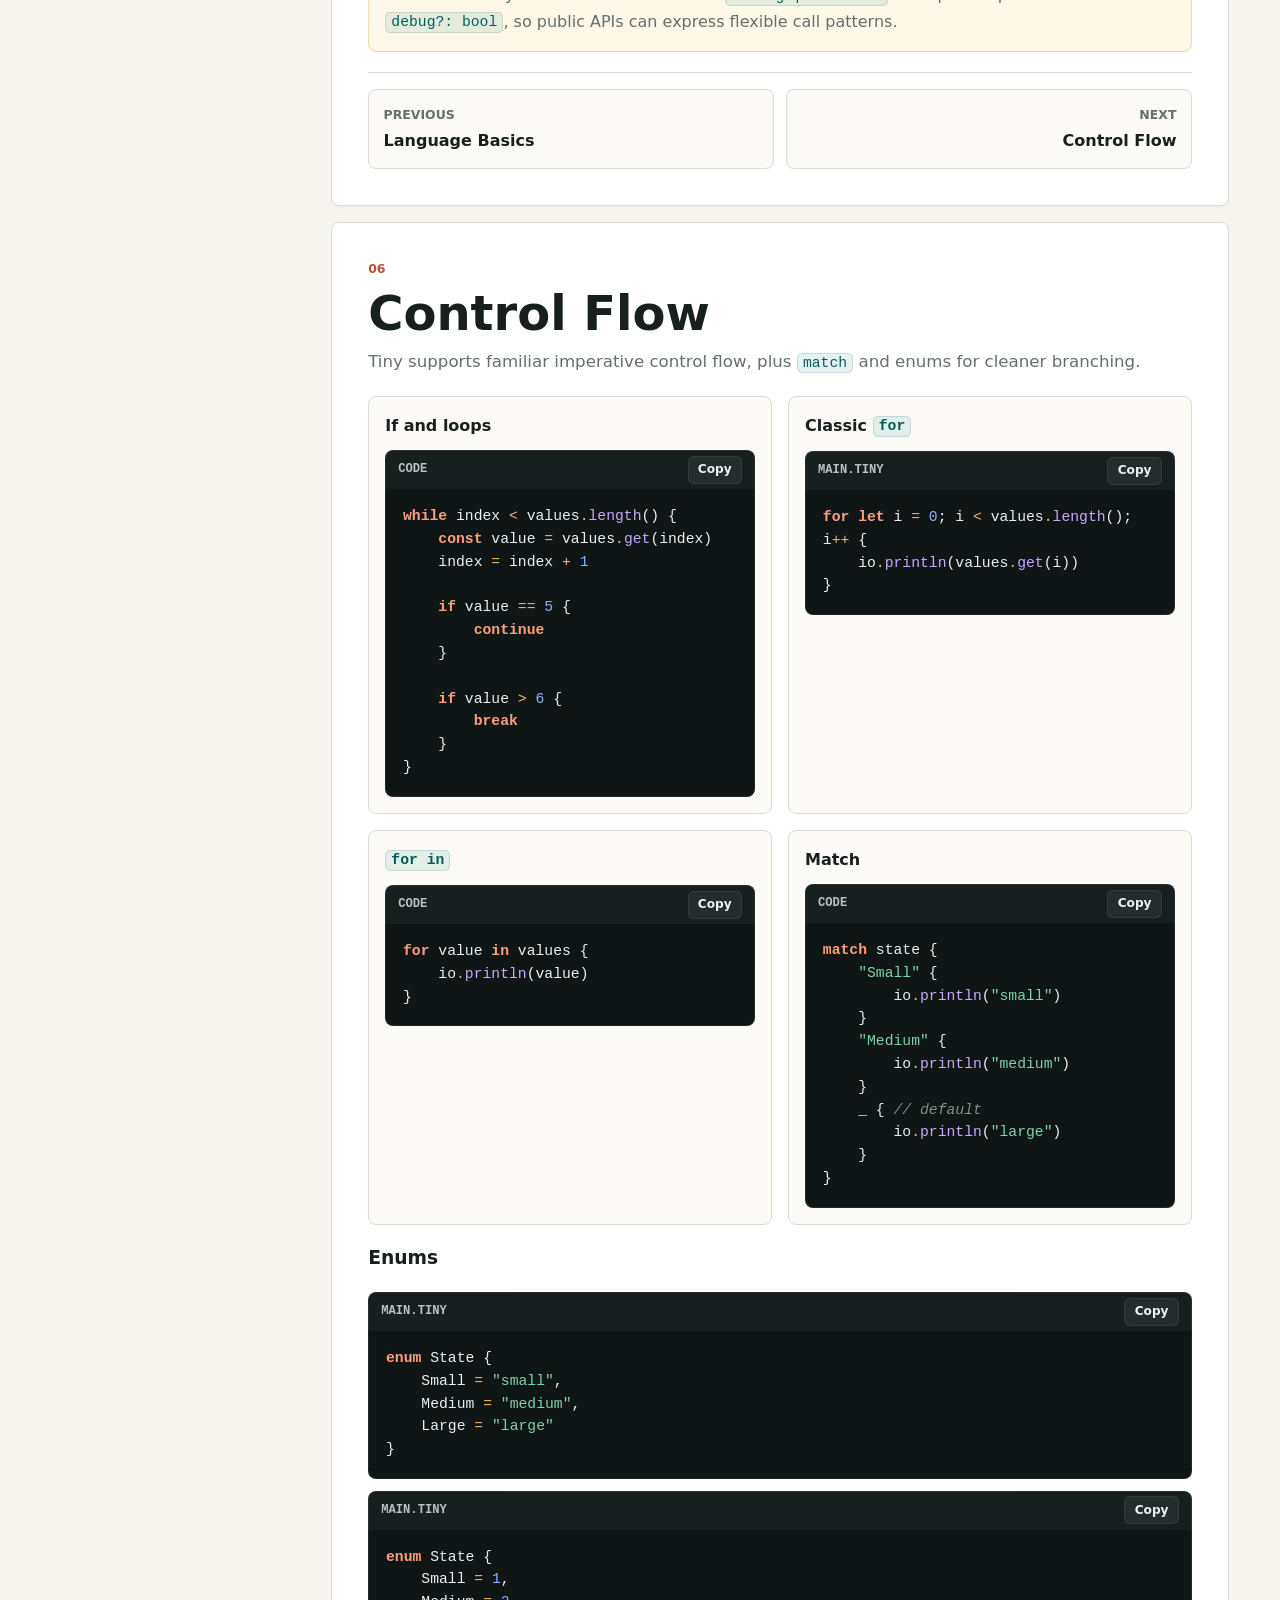
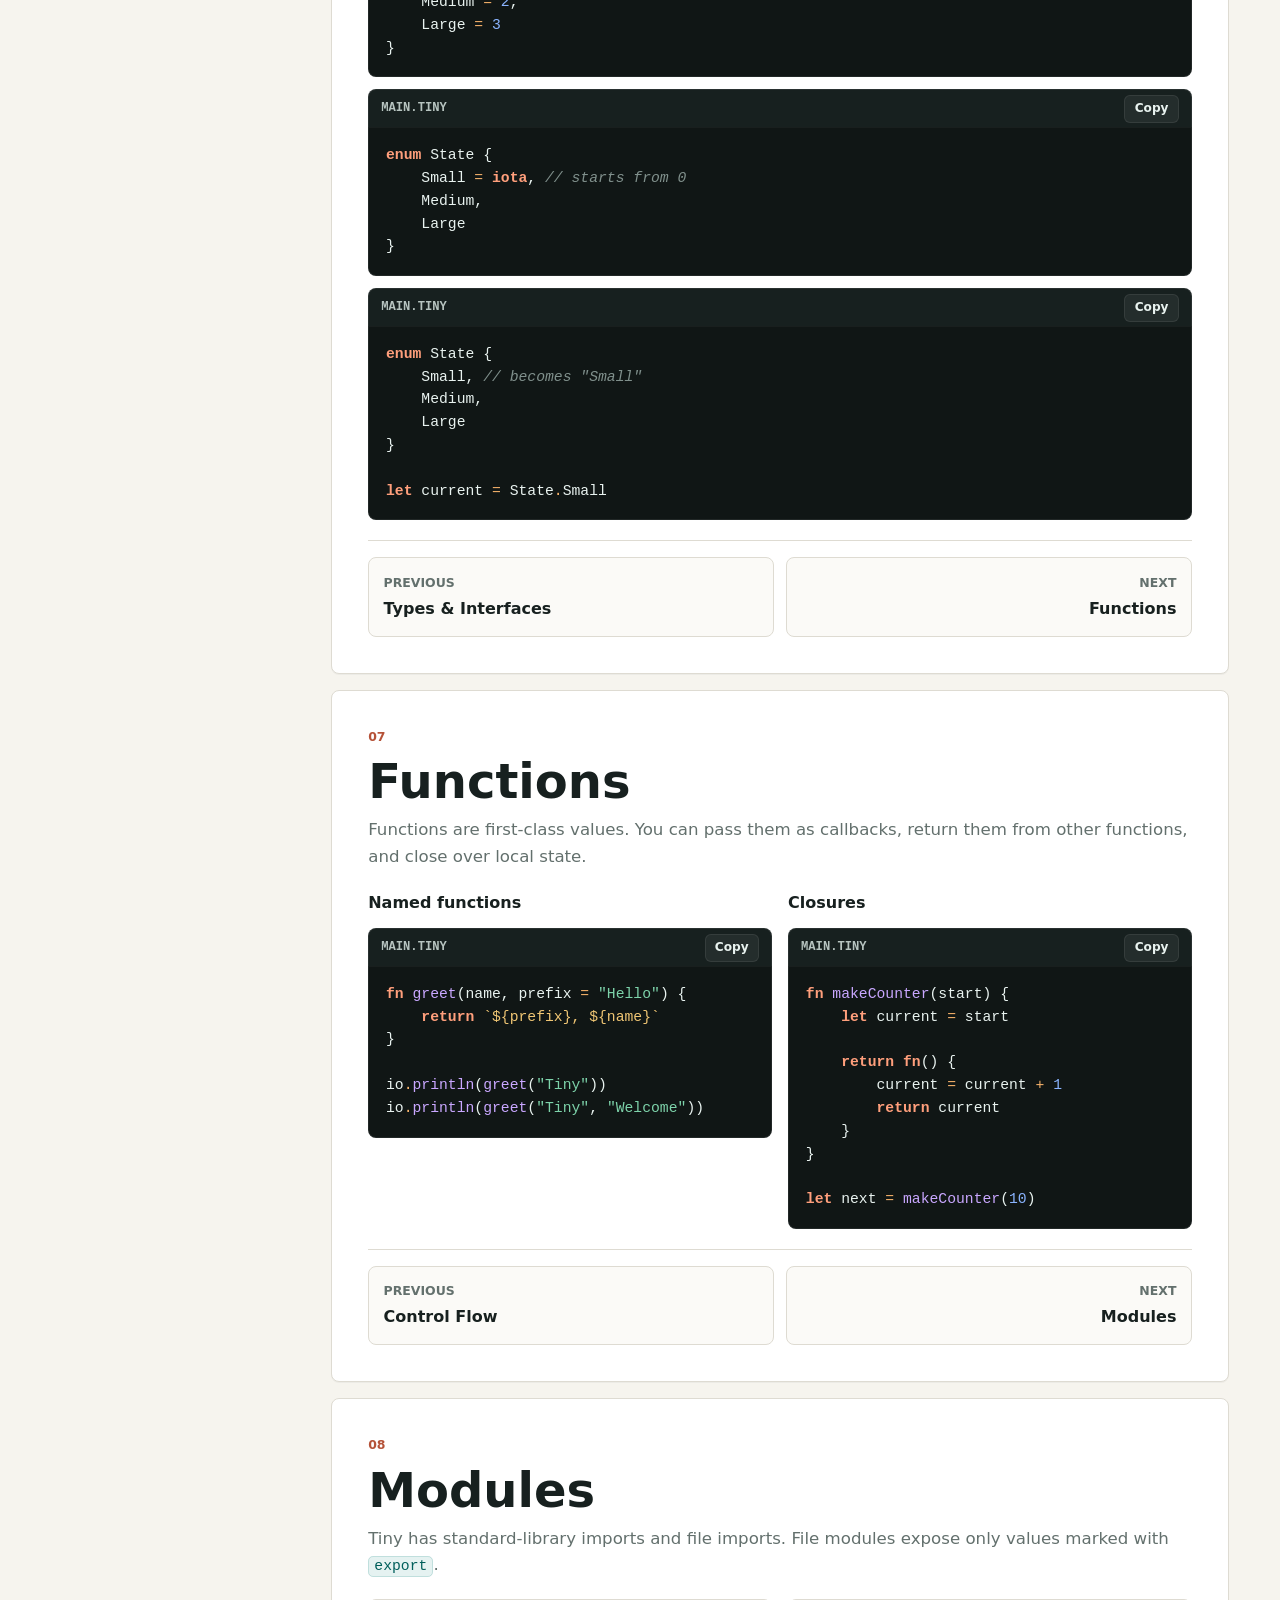
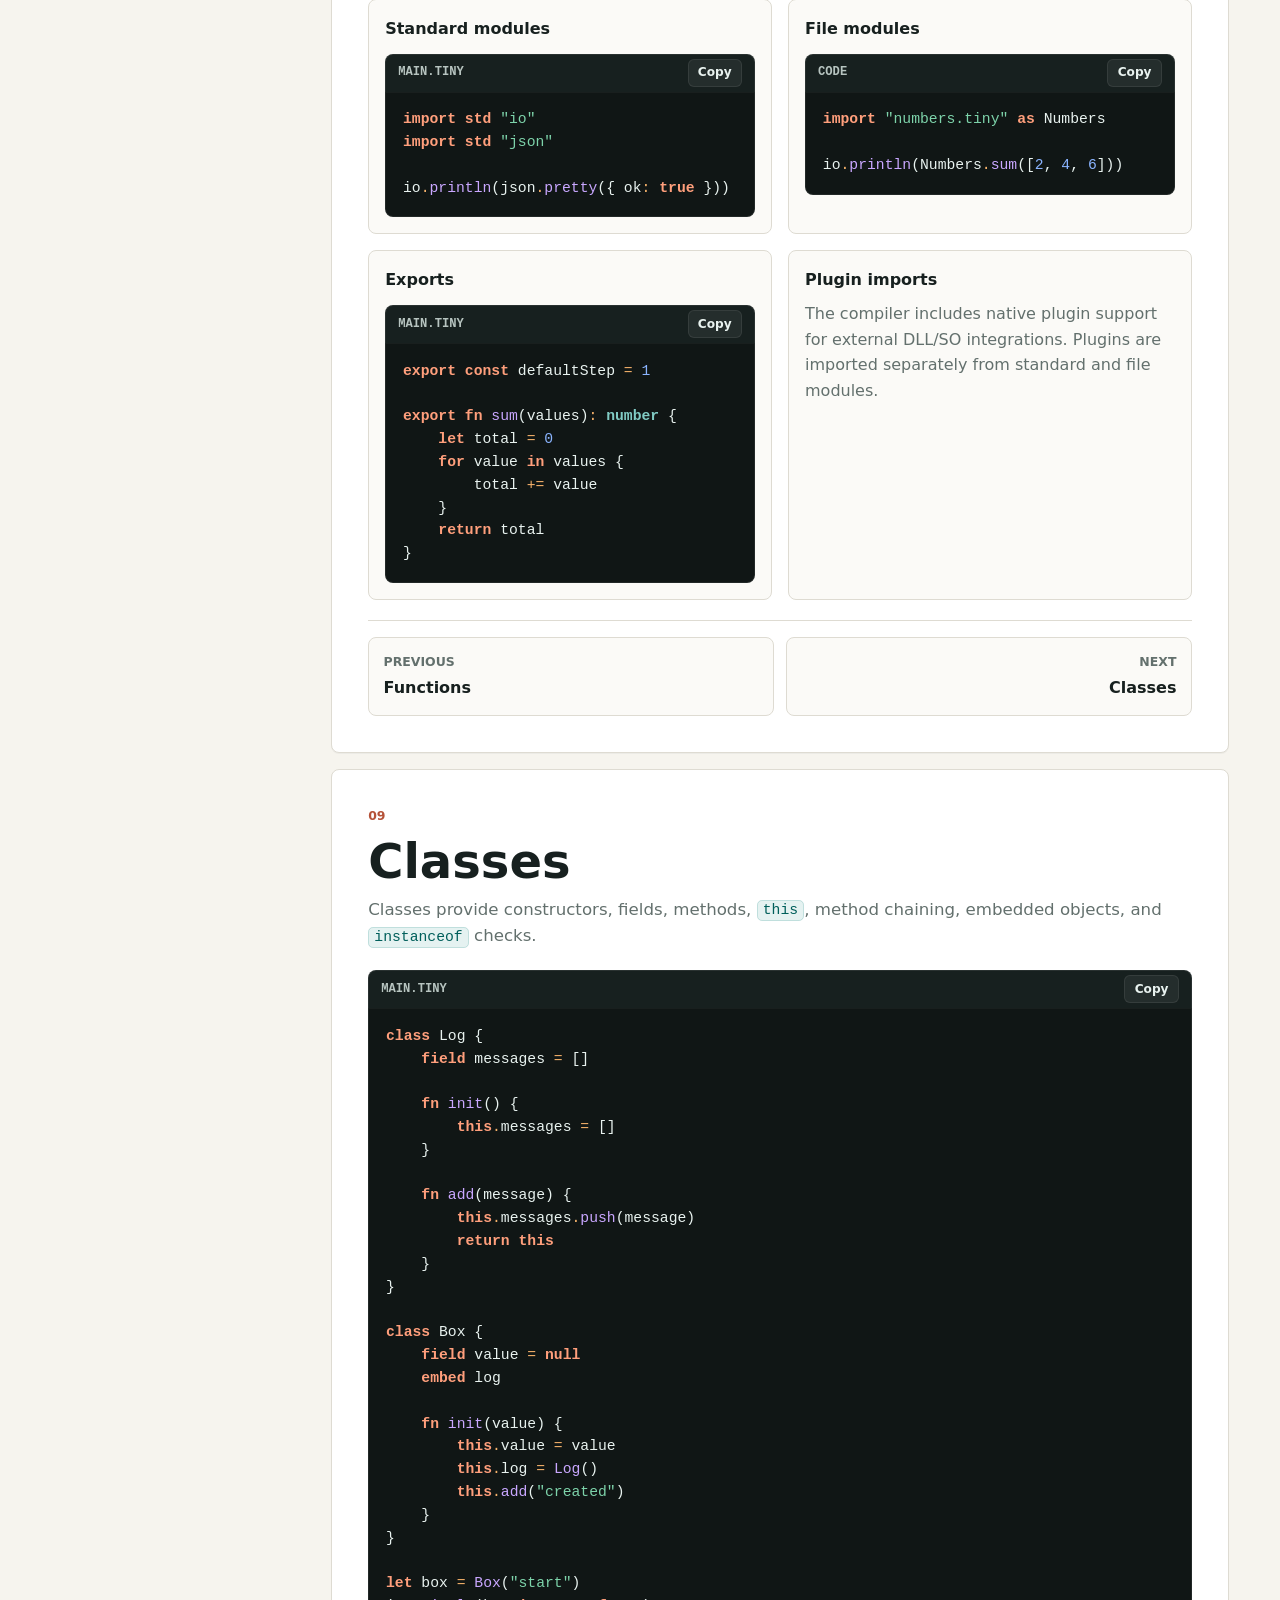
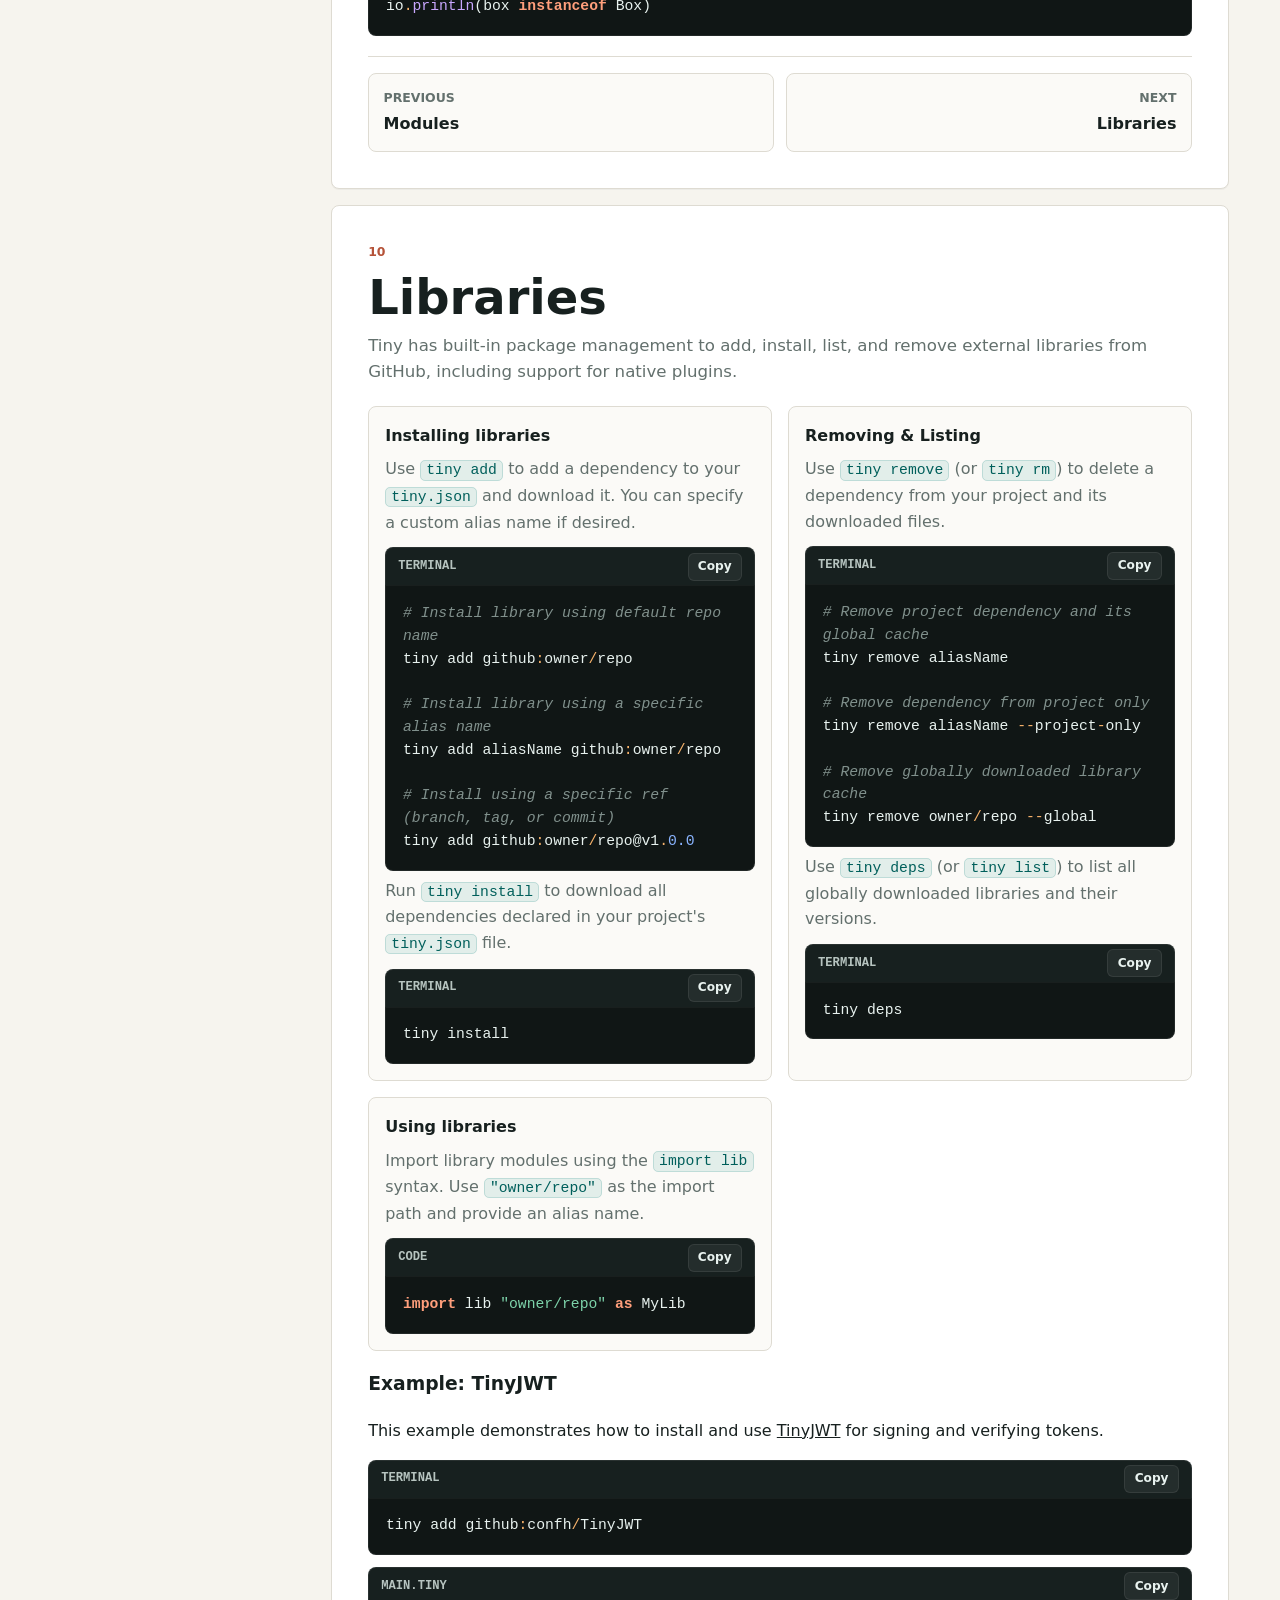
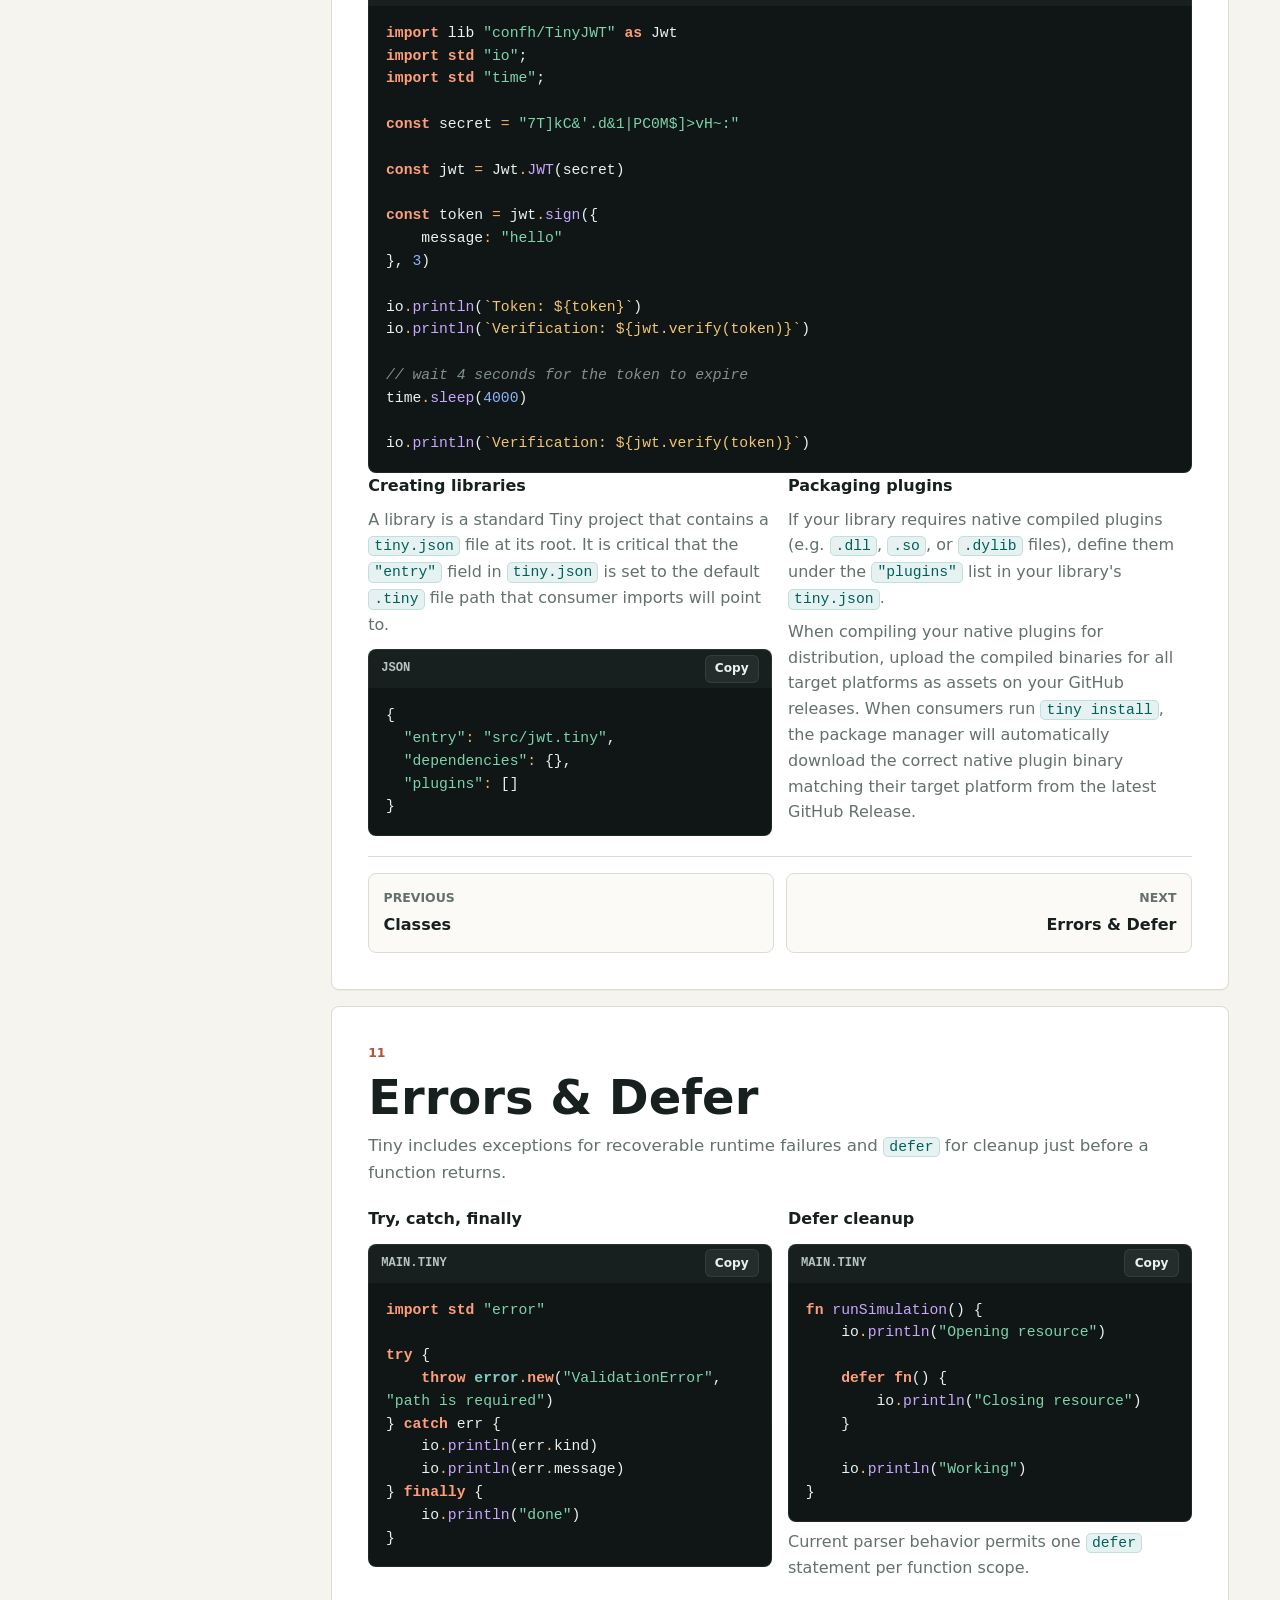
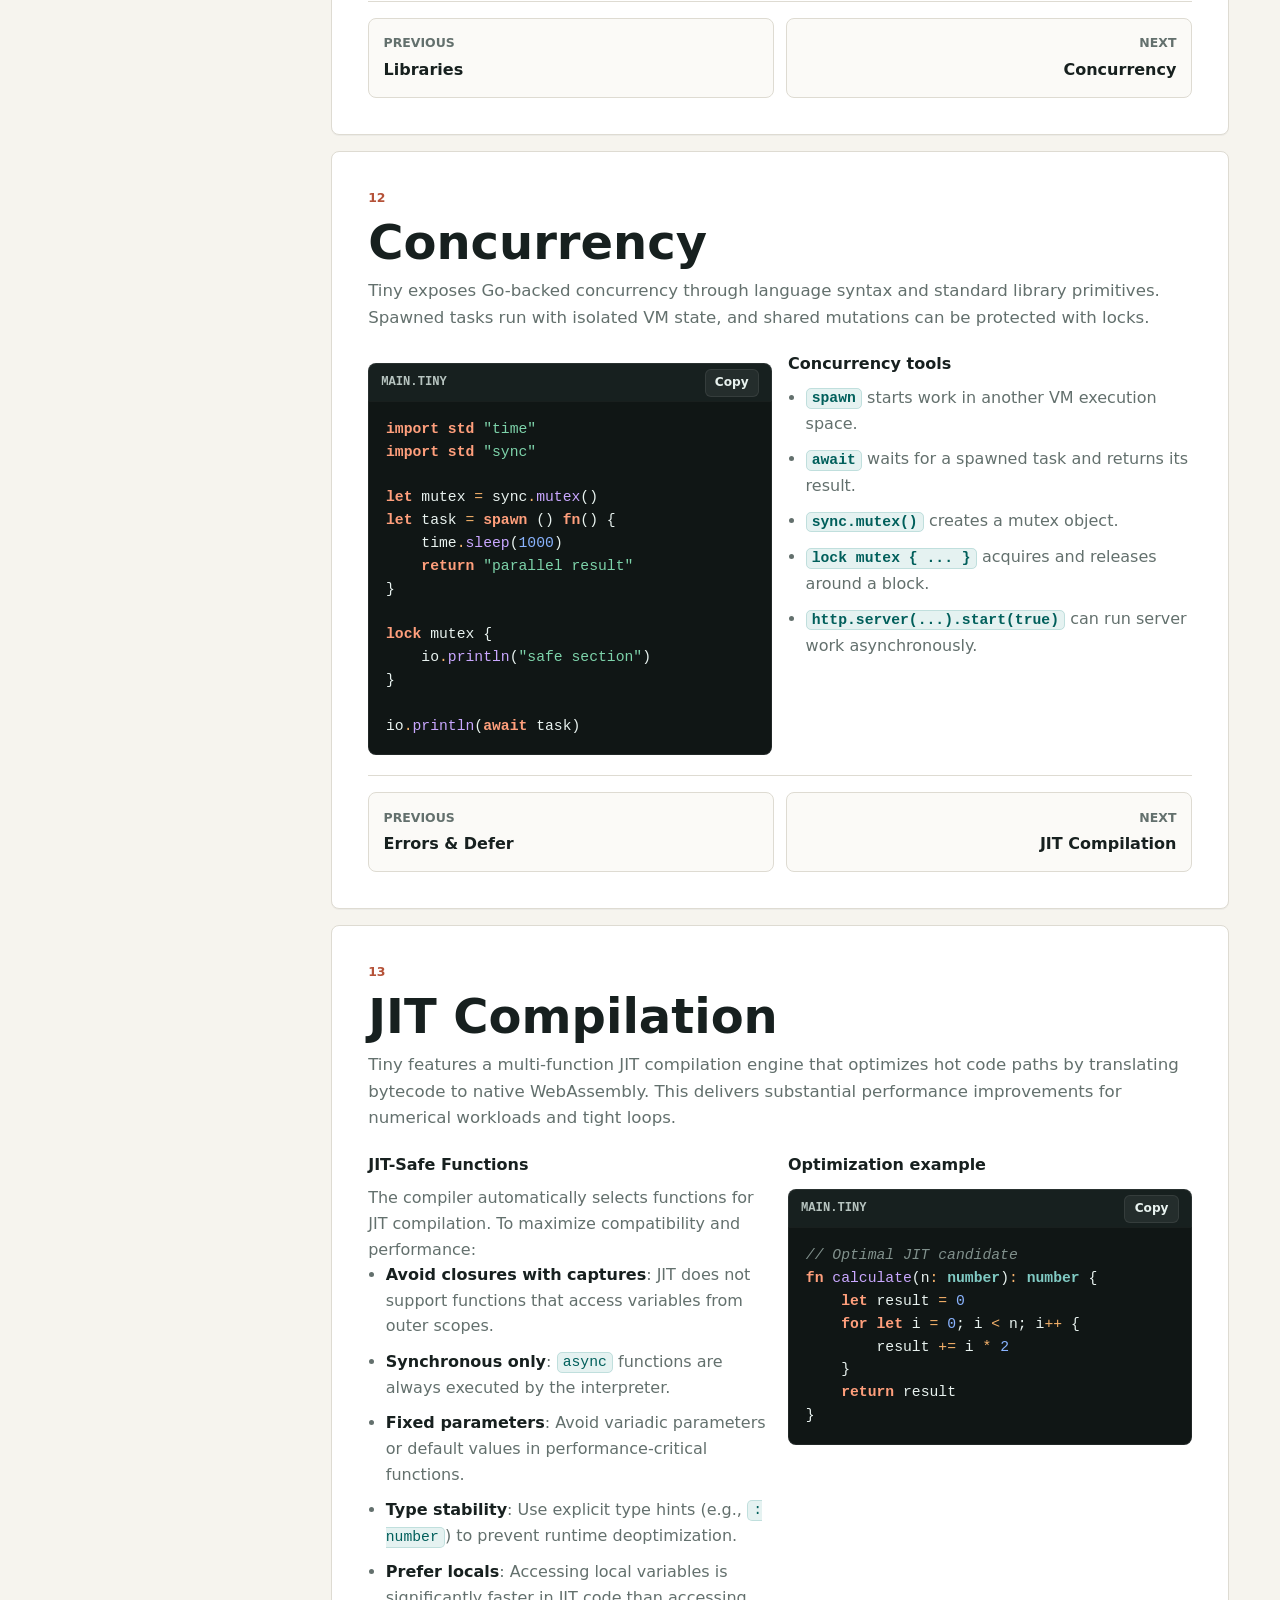
==== commit 36a9cea2: "feat: bump to v0.2.4 with jit and core updates This release adds major new features and quality-of-l" ====
--- a/docs/index.html
+++ b/docs/index.html
@@ -71,6 +71,7 @@
         <a href="#libraries">Libraries</a>
         <a href="#errors">Errors & Defer</a>
         <a href="#concurrency">Concurrency</a>
+        <a href="#jit">JIT Compilation</a>
         <a href="#embedding">Embedding Assets</a>
         <a href="#native-functions">Native Functions</a>
         <a href="#stdlib">Standard Library</a>
@@ -738,10 +739,44 @@
         </div>
       </section>
 
+      <section class="doc-section" id="jit"
+        data-search="jit compilation performance wasm deoptimization numerical crunching best practices">
+        <div class="section-heading">
+          <p class="eyebrow">13</p>
+          <h2>JIT Compilation</h2>
+          <p>Tiny features a multi-function JIT compilation engine that optimizes hot code paths by translating bytecode to native WebAssembly. This delivers substantial performance improvements for numerical workloads and tight loops.</p>
+        </div>
+
+        <div class="split">
+          <div>
+            <h3>JIT-Safe Functions</h3>
+            <p>The compiler automatically selects functions for JIT compilation. To maximize compatibility and performance:</p>
+            <ul class="plain-list">
+              <li><strong>Avoid closures with captures</strong>: JIT does not support functions that access variables from outer scopes.</li>
+              <li><strong>Synchronous only</strong>: `async` functions are always executed by the interpreter.</li>
+              <li><strong>Fixed parameters</strong>: Avoid variadic parameters or default values in performance-critical functions.</li>
+              <li><strong>Type stability</strong>: Use explicit type hints (e.g., `: number`) to prevent runtime deoptimization.</li>
+              <li><strong>Prefer locals</strong>: Accessing local variables is significantly faster in JIT code than accessing globals.</li>
+            </ul>
+          </div>
+          <div>
+            <h3>Optimization example</h3>
+            <pre><code>// Optimal JIT candidate
+fn calculate(n: number): number {
+    let result = 0
+    for let i = 0; i < n; i++ {
+        result += i * 2
+    }
+    return result
+}</code></pre>
+          </div>
+        </div>
+      </section>
+
       <section class="doc-section" id="embedding"
         data-search="embedding embedstr embedbin embeddir assets binary string webview config">
         <div class="section-heading">
-          <p class="eyebrow">13</p>
+          <p class="eyebrow">14</p>
           <h2>Embedding Assets</h2>
           <p>Embed data at compile time so scripts and packaged executables can carry configuration, binary files, or
             whole UI folders.</p>
@@ -774,7 +809,7 @@
       <section class="doc-section media-section" id="native-functions"
         data-search="native functions native fn go tinygo wasm performance sha256 fibonacci">
         <div class="section-heading">
-          <p class="eyebrow">14</p>
+          <p class="eyebrow">15</p>
           <h2>Native Go Functions</h2>
           <p>`native fn` lets you write performance-sensitive logic in Go inside Tiny source. Native blocks are compiled
             through TinyGo to WebAssembly and cached.</p>
@@ -803,7 +838,7 @@
       <section class="doc-section" id="stdlib"
         data-search="standard library std io json fs http array math process regex runtime sync time ui desktop net object path buffer tests app error strings">
         <div class="section-heading">
-          <p class="eyebrow">15</p>
+          <p class="eyebrow">16</p>
           <h2>Standard Library</h2>
           <p>The standard library is broad enough for scripts, servers, automation, tests, desktop tools, and GUI
             shells.</p>
@@ -886,7 +921,7 @@
       <section class="doc-section" id="examples"
         data-search="examples basics control flow functions modules classes errors files json cli server defer embed native webview">
         <div class="section-heading">
-          <p class="eyebrow">16</p>
+          <p class="eyebrow">17</p>
           <h2>Examples</h2>
           <p>The repository includes focused examples that double as a learning path.</p>
         </div>
@@ -939,7 +974,7 @@
       <section class="doc-section" id="plugin-development"
         data-search="plugin developers native plugins dll so shared library TinyPluginCall TinyPluginFree json payload wrapper tiny interface import plugin Plugin.load handles">
         <div class="section-heading">
-          <p class="eyebrow">17</p>
+          <p class="eyebrow">18</p>
           <h2>Plugin Development</h2>
           <p>Native plugins let Tiny call external shared libraries while keeping Tiny programs pleasant to use. A good
             plugin has two layers: a native `.dll` or `.so` that speaks Tiny's JSON call protocol, and a `.tiny` wrapper
@@ -1120,7 +1155,7 @@
       <section class="doc-section" id="runtime-model"
         data-search="runtime model compiler pipeline source parser compiler bytecode tbc vm standard library plugins native functions">
         <div class="section-heading">
-          <p class="eyebrow">18</p>
+          <p class="eyebrow">19</p>
           <h2>Runtime Model</h2>
           <p>Tiny separates the developer-facing language from the runtime that executes it. Source files compile into a
             compact bytecode format, then the VM runs that bytecode with access to standard modules, plugins, and native
@@ -1181,7 +1216,7 @@
       <section class="doc-section" id="gotchas"
         data-search="gotchas caveats defer cache plugins json boundary native fn tiny version dist wrapper">
         <div class="section-heading">
-          <p class="eyebrow">19</p>
+          <p class="eyebrow">20</p>
           <h2>Gotchas</h2>
           <p>These are the small details worth knowing before building larger Tiny projects.</p>
         </div>
@@ -1200,7 +1235,7 @@
           <article>
             <h3>Plugins are JSON-boundary APIs</h3>
             <p>Keep plugin arguments and results JSON-compatible. Use string handles for native resources rather than
-              exposing raw pointers to Tiny.</p>
+              encoding/decoding raw pointers to Tiny.</p>
           </article>
           <article>
             <h3>Ship plugin wrappers</h3>
@@ -1223,7 +1258,7 @@
       <section class="doc-section" id="deploy"
         data-search="deploy package dist pack bytecode tbc executable github pages distribution obfuscation">
         <div class="section-heading">
-          <p class="eyebrow">20</p>
+          <p class="eyebrow">21</p>
           <h2>Packaging & Deploy</h2>
           <p>Tiny can ship scripts as bytecode or bundle them into standalone native executables with the runtime.</p>
         </div>
@@ -1254,7 +1289,7 @@
       <section class="doc-section" id="lsp"
         data-search="lsp editor vscode autocomplete diagnostics formatter language server type narrowing jump definition">
         <div class="section-heading">
-          <p class="eyebrow">21</p>
+          <p class="eyebrow">22</p>
           <h2>Editor Support</h2>
           <p>The project includes a Tiny language server with diagnostics, formatting, autocomplete, type analysis, and
             jump-to-definition support. The LSP also ships stubs for the standard library so editors can understand
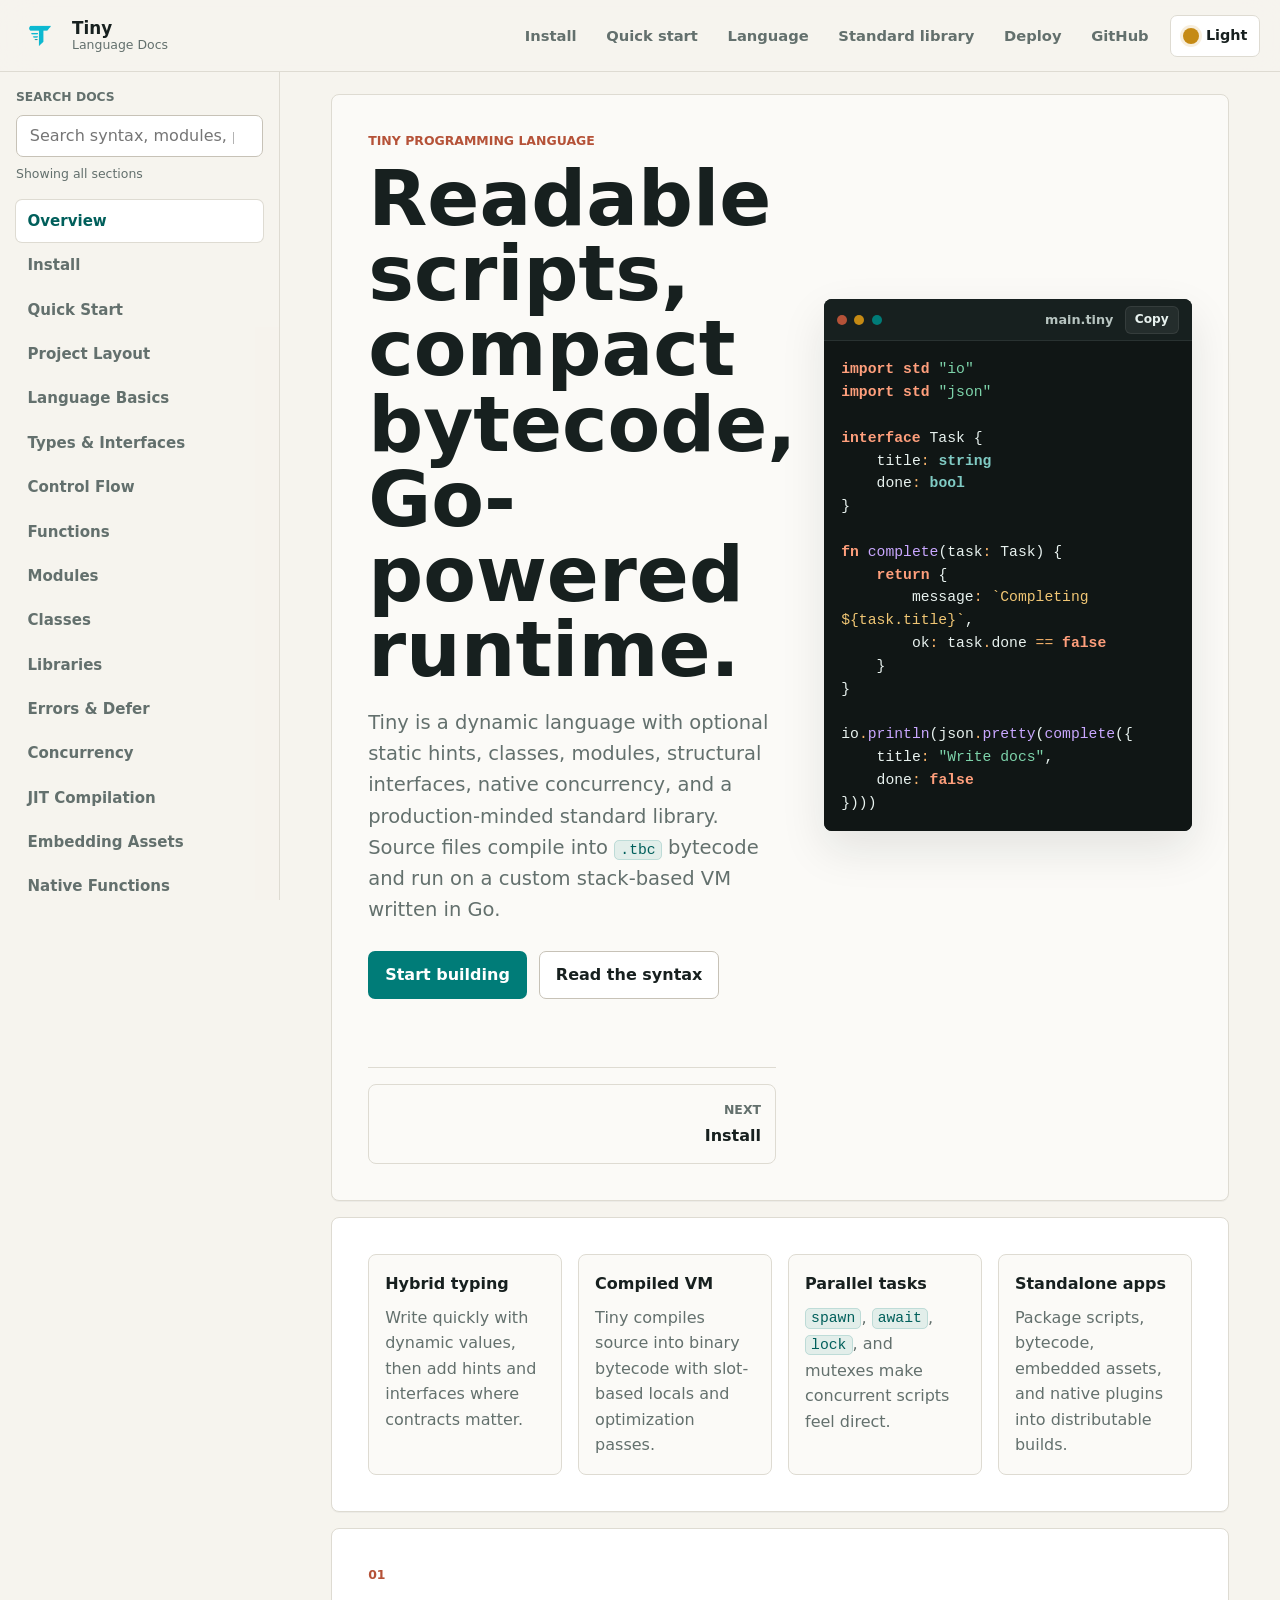
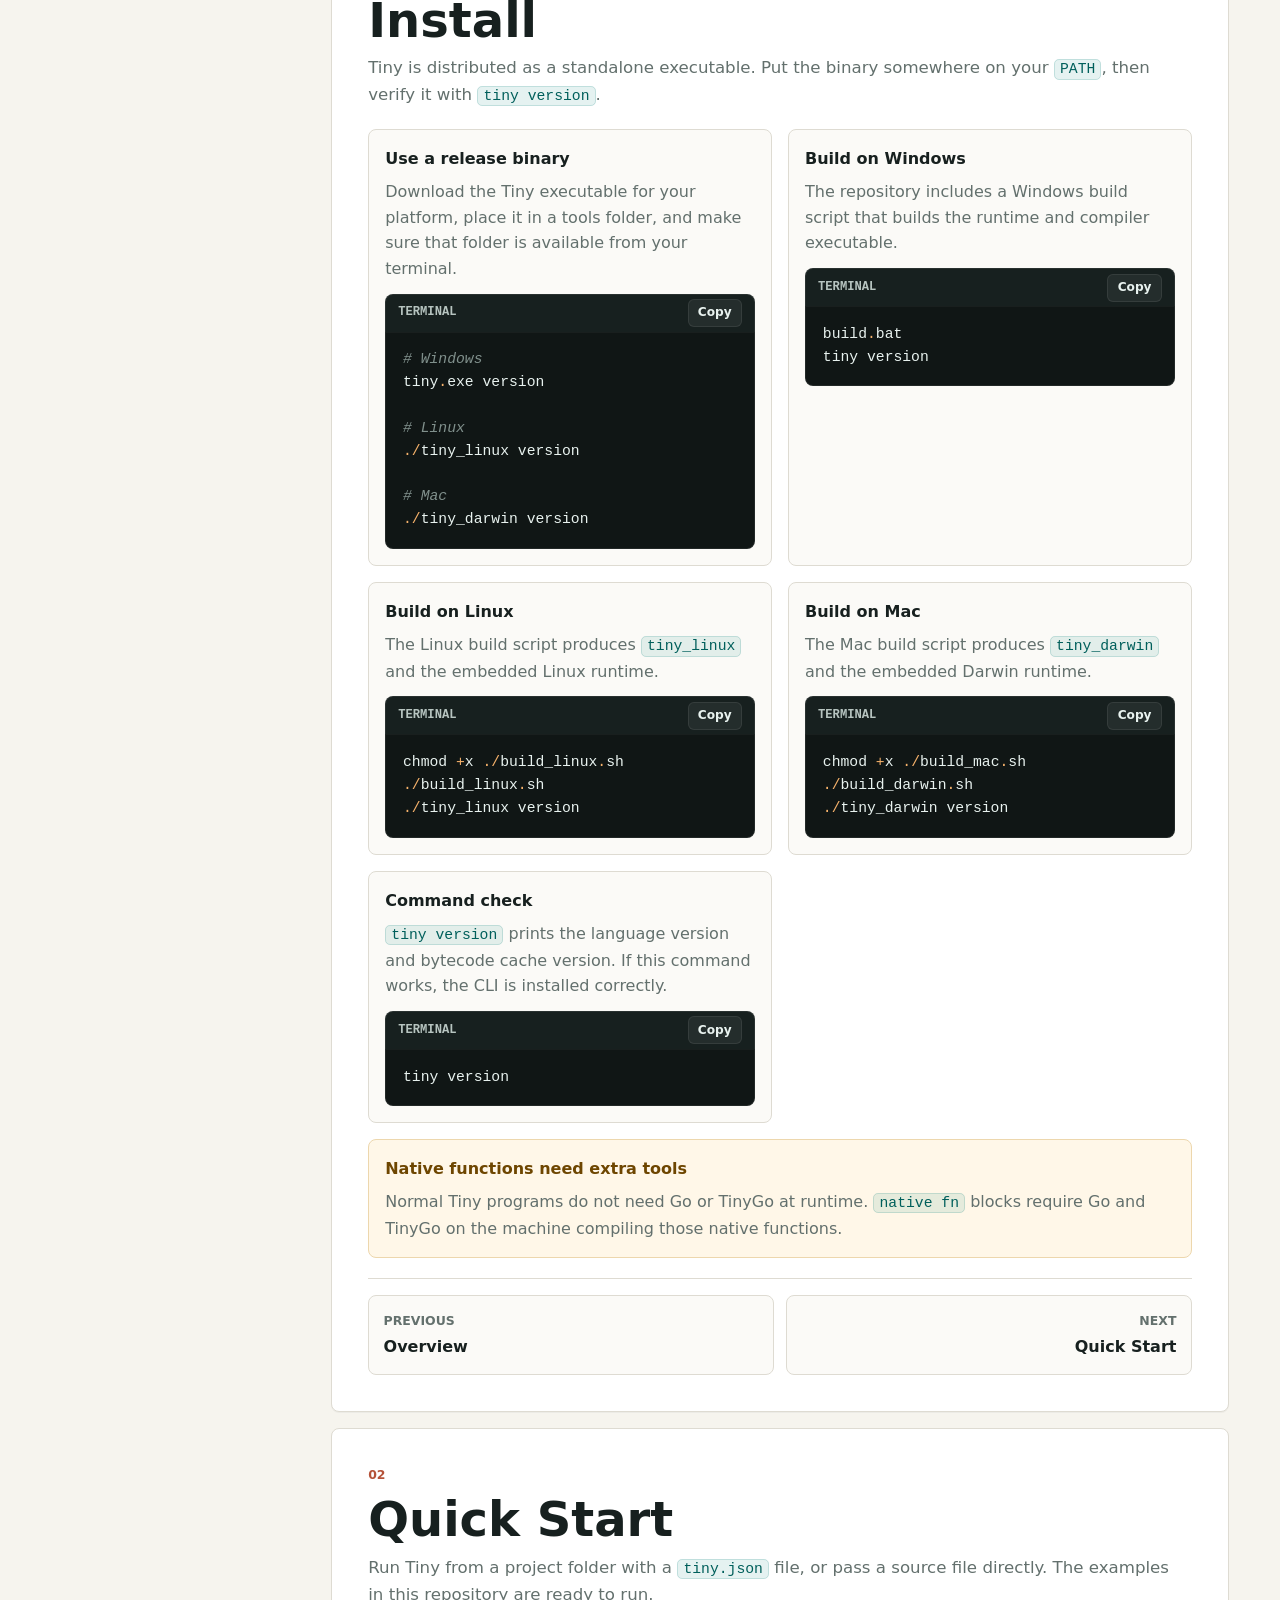
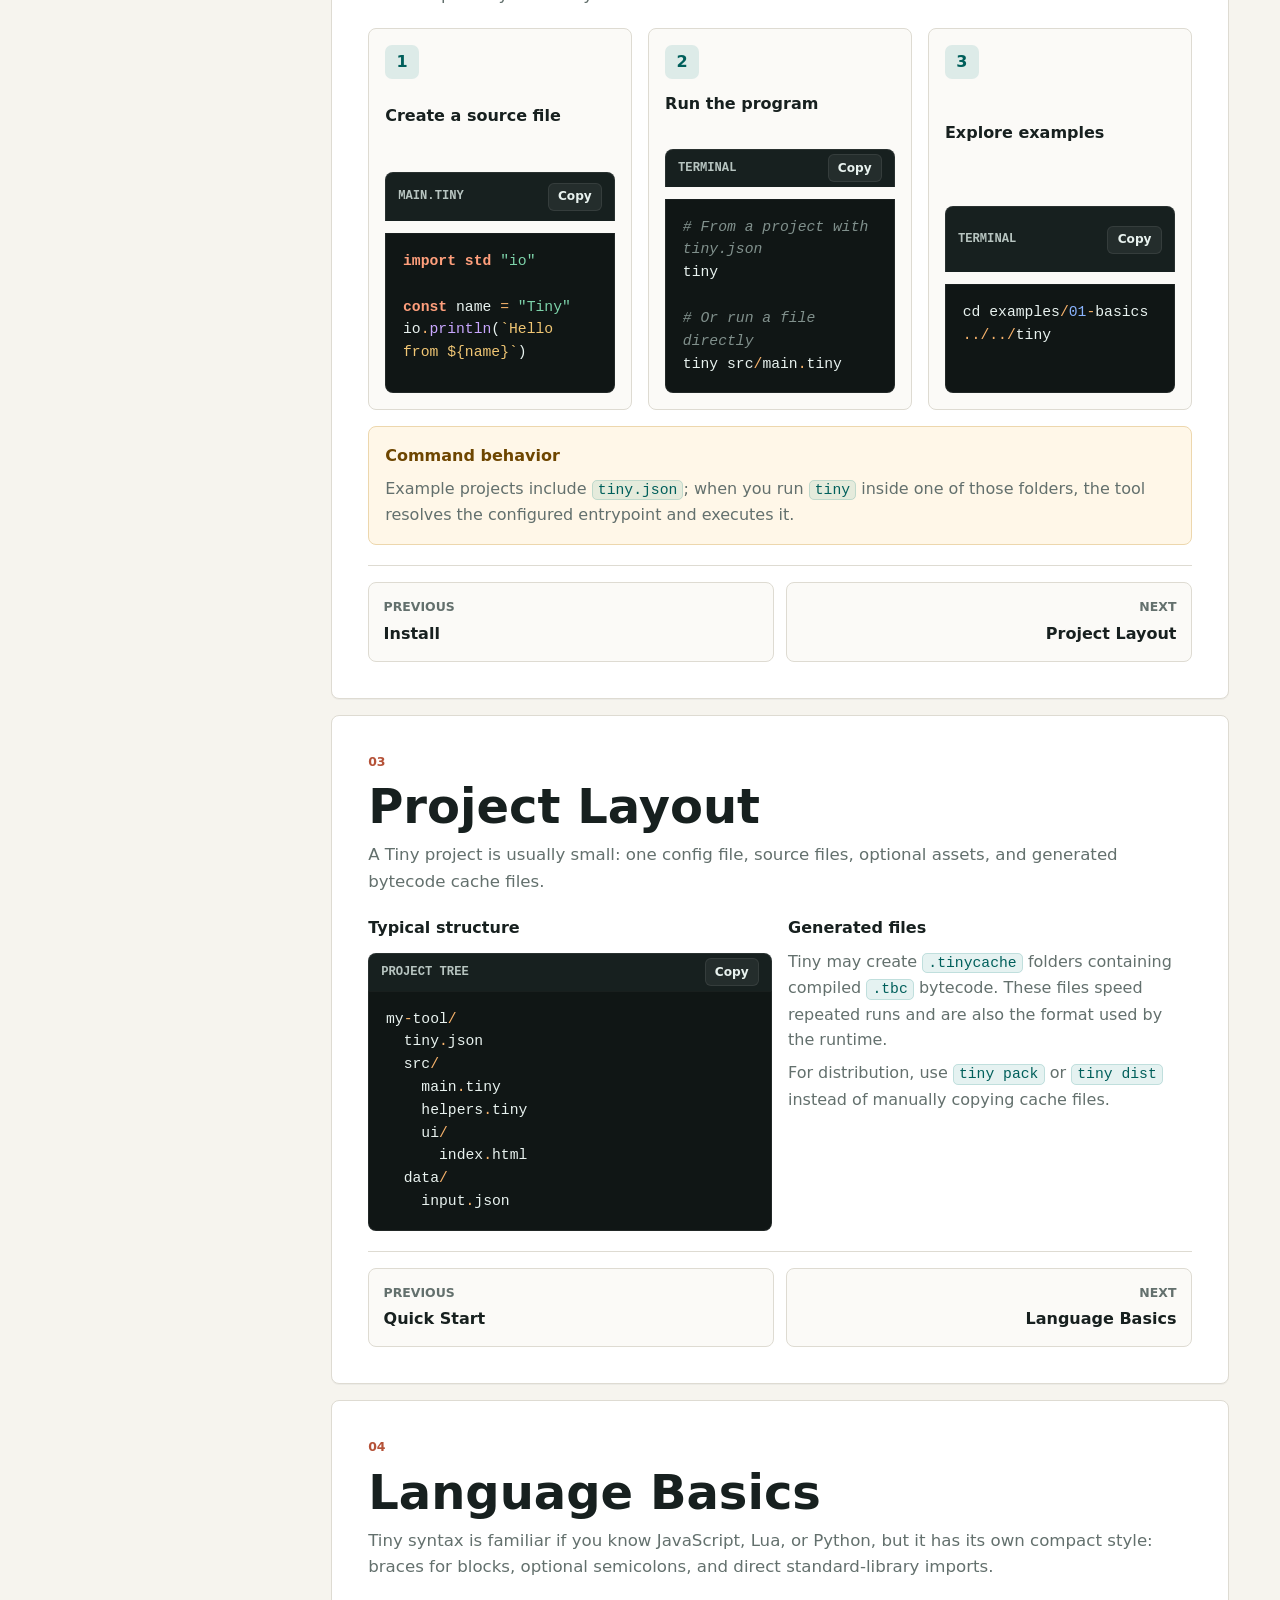
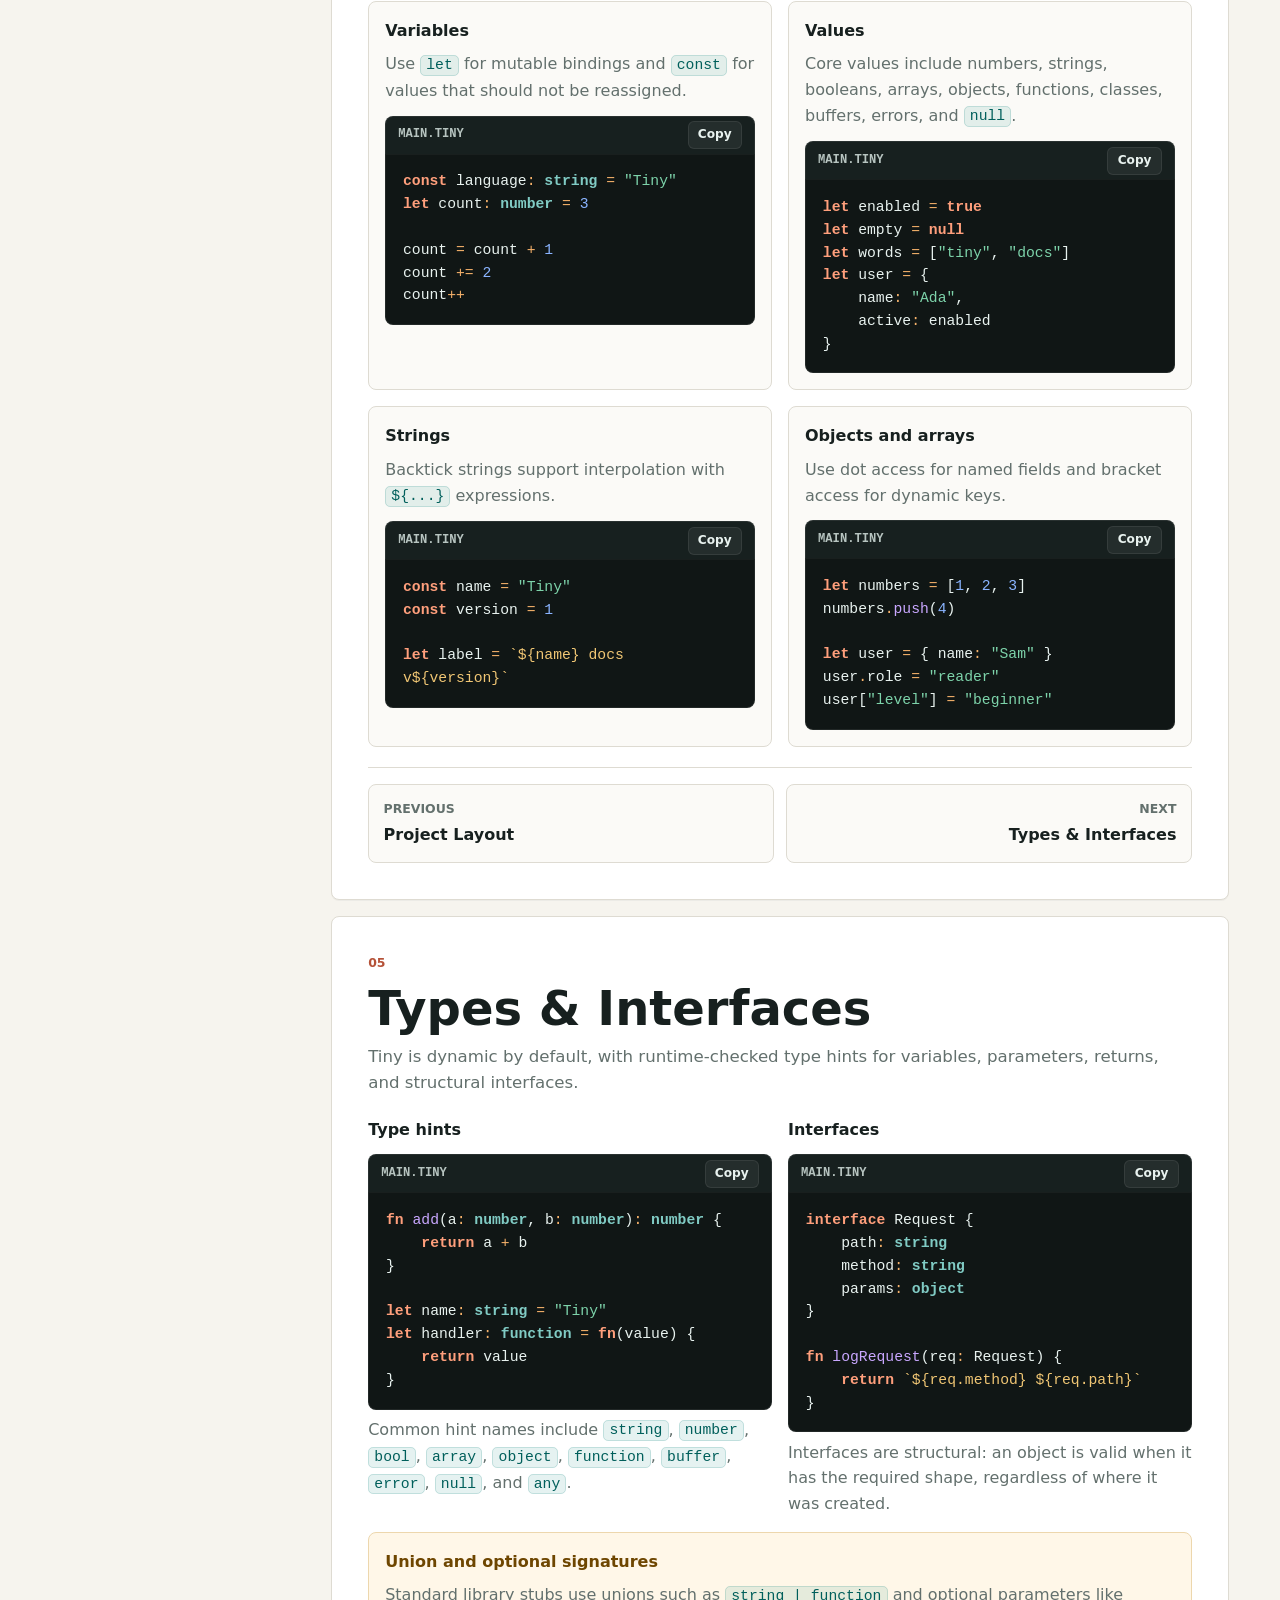
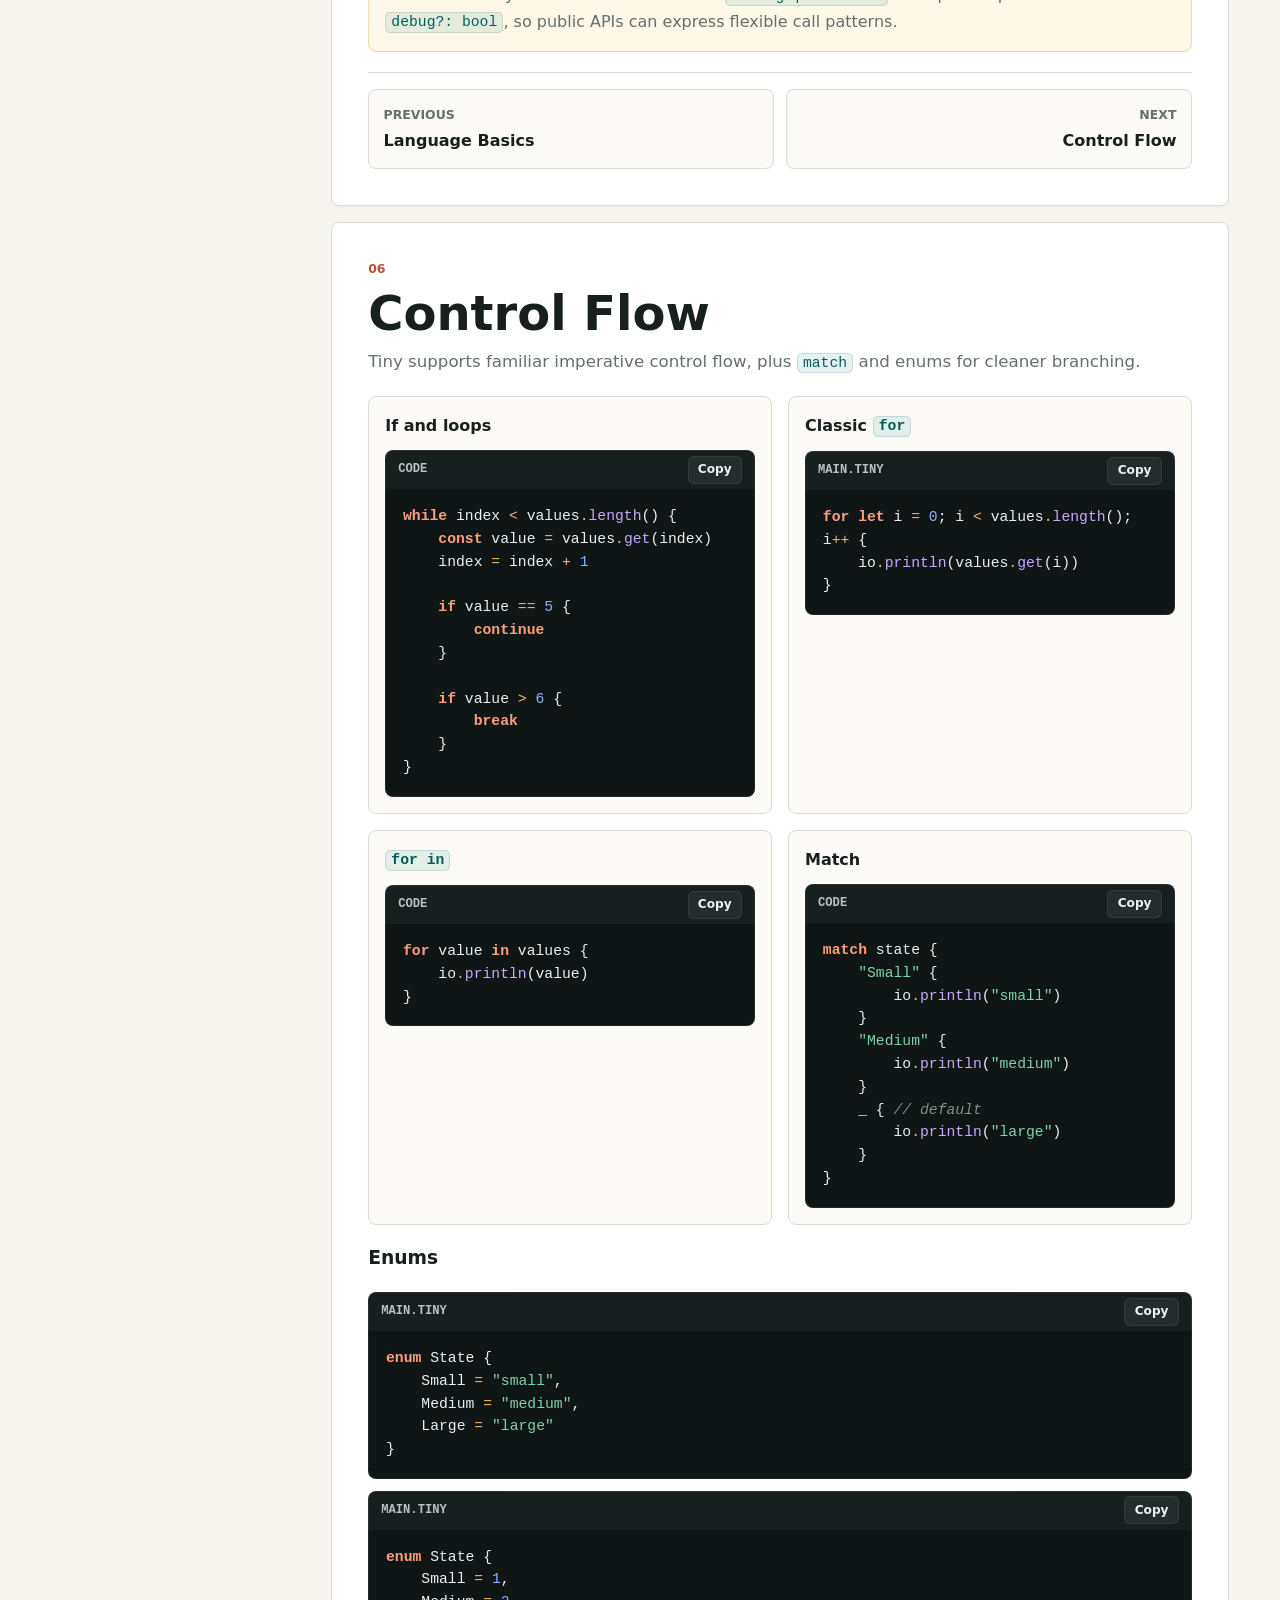
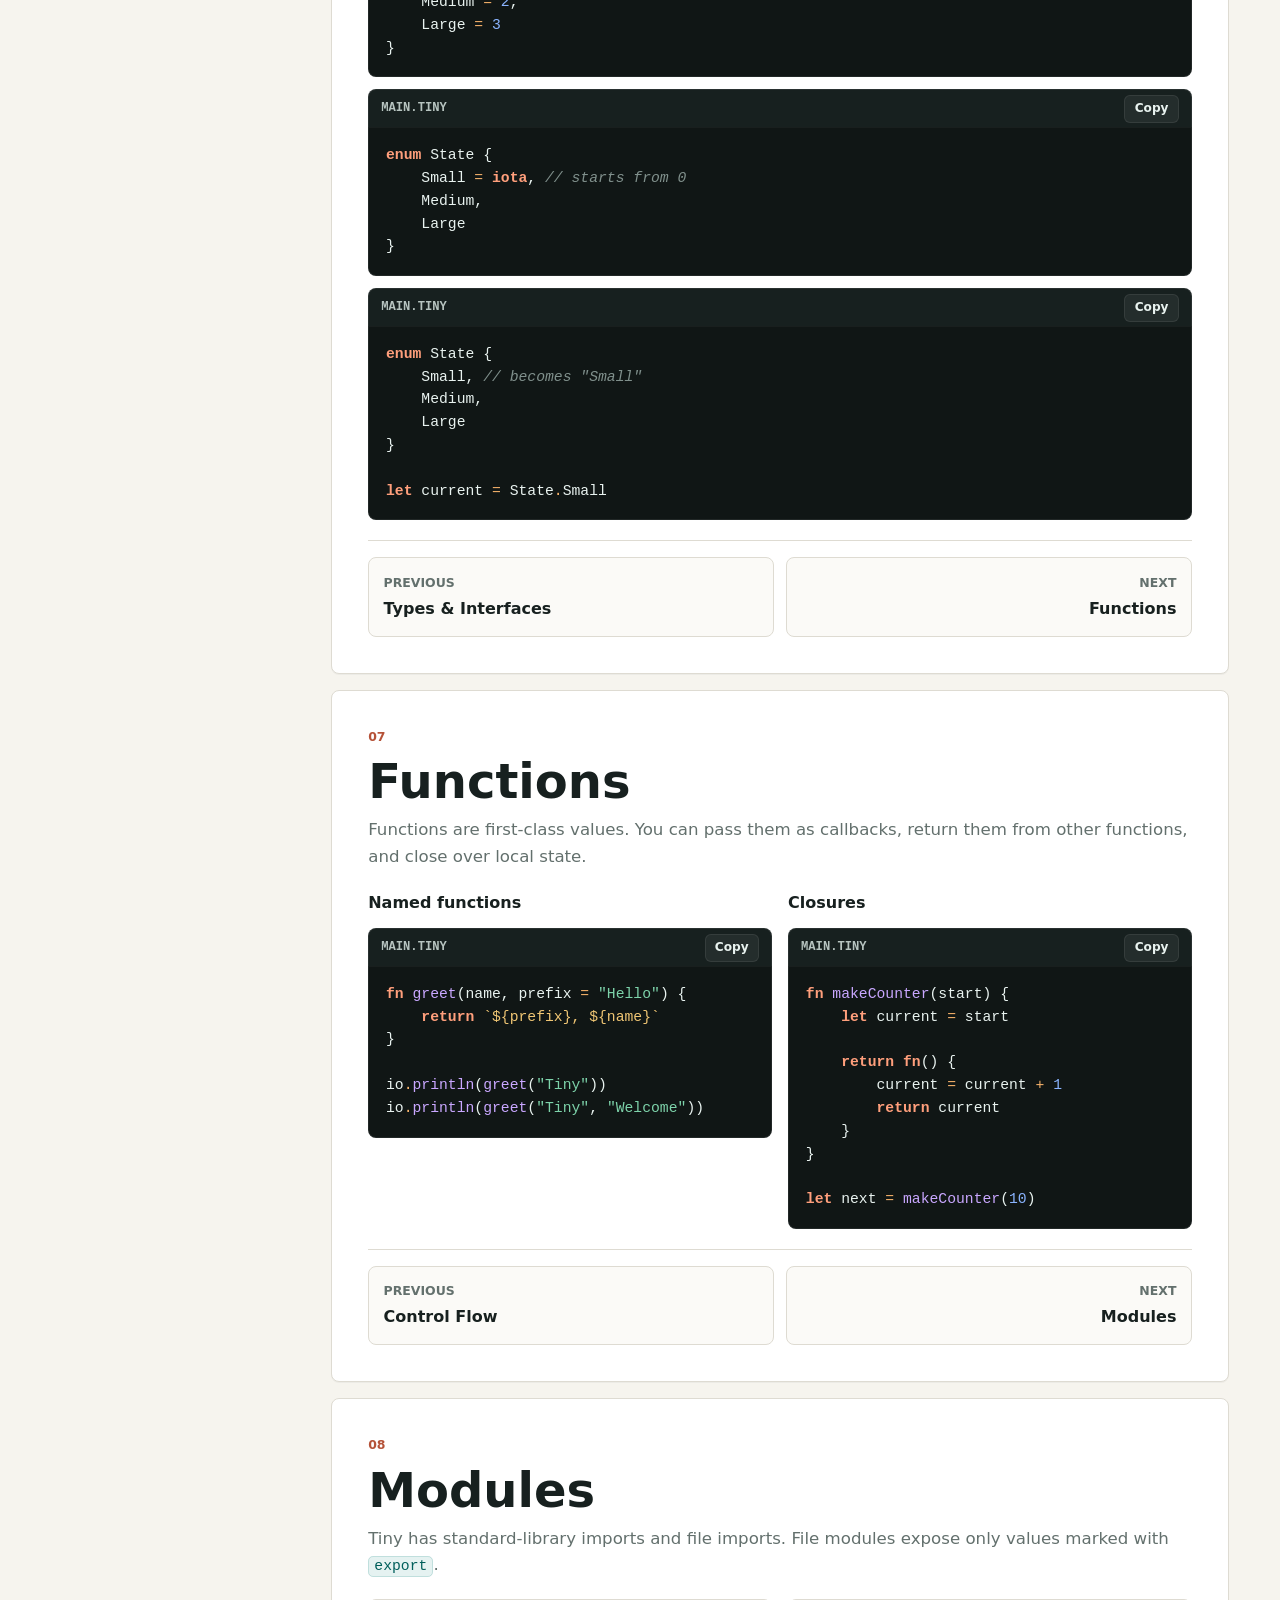
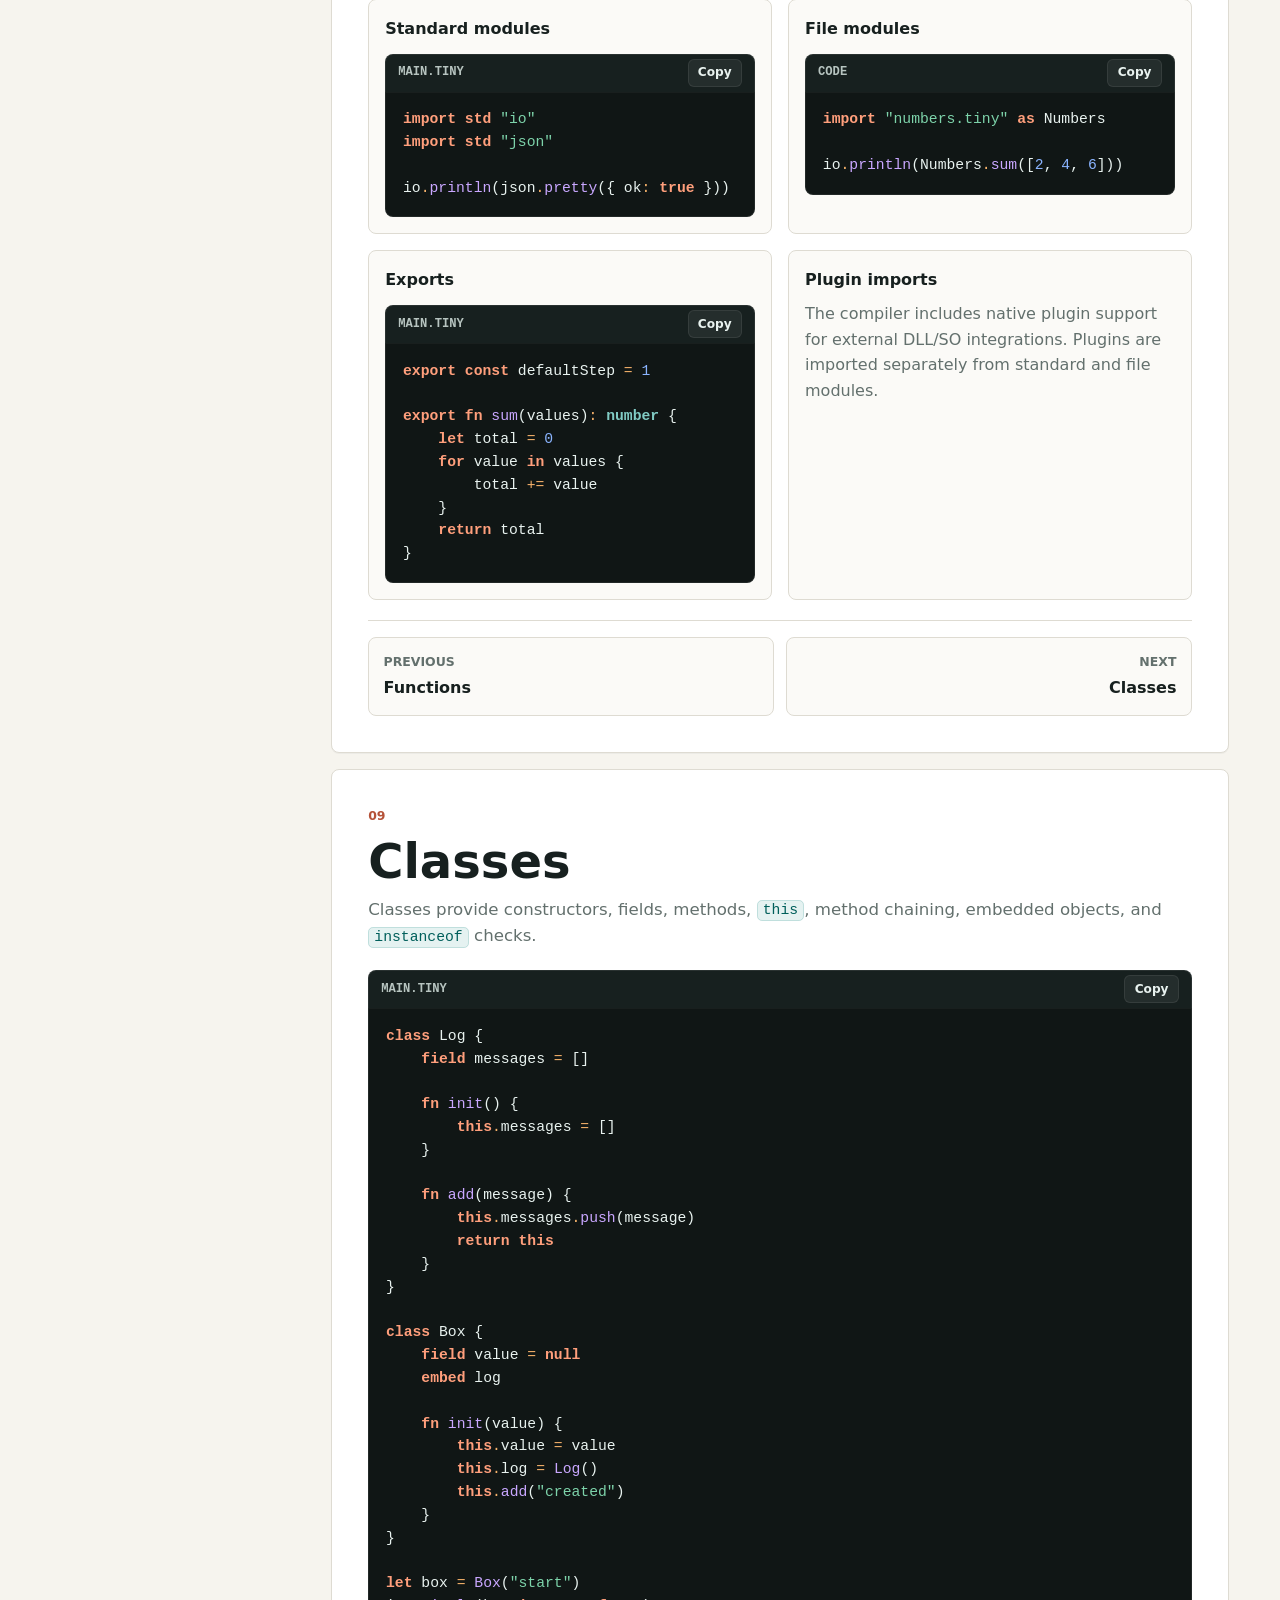
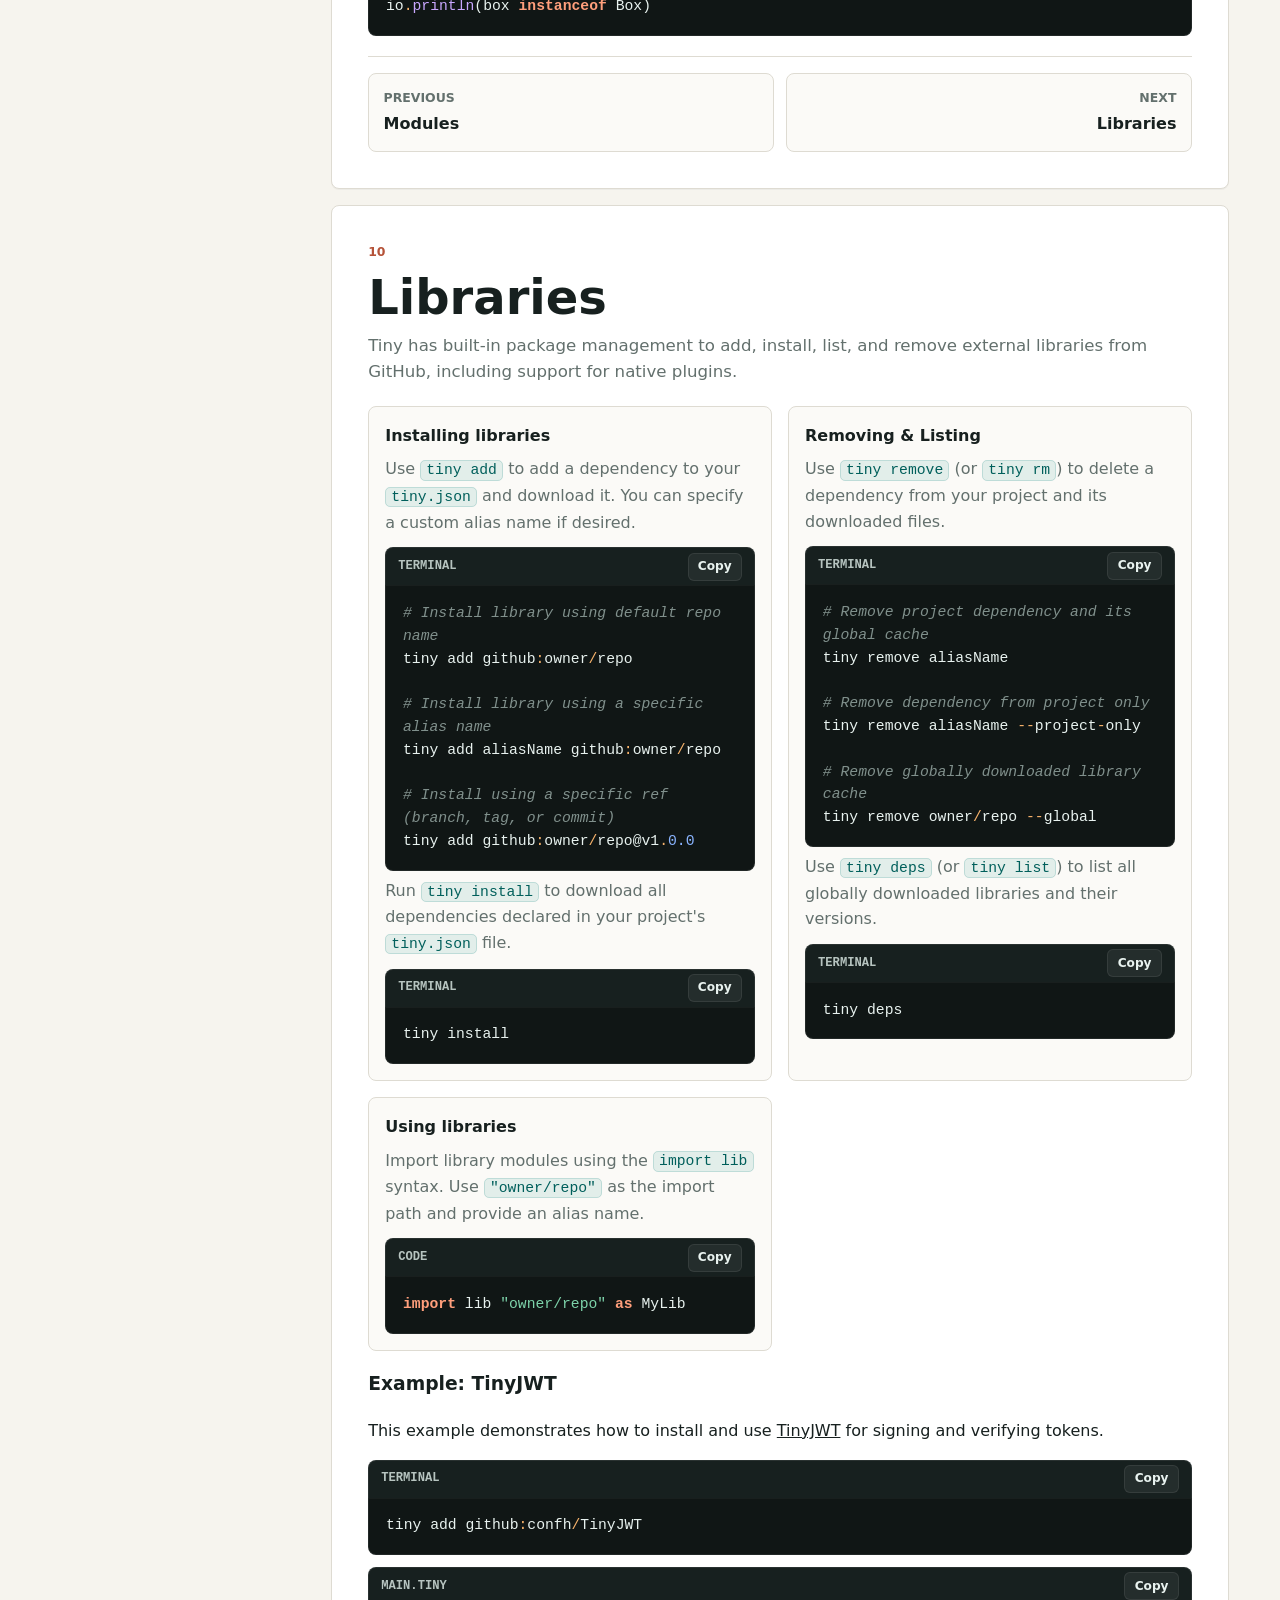
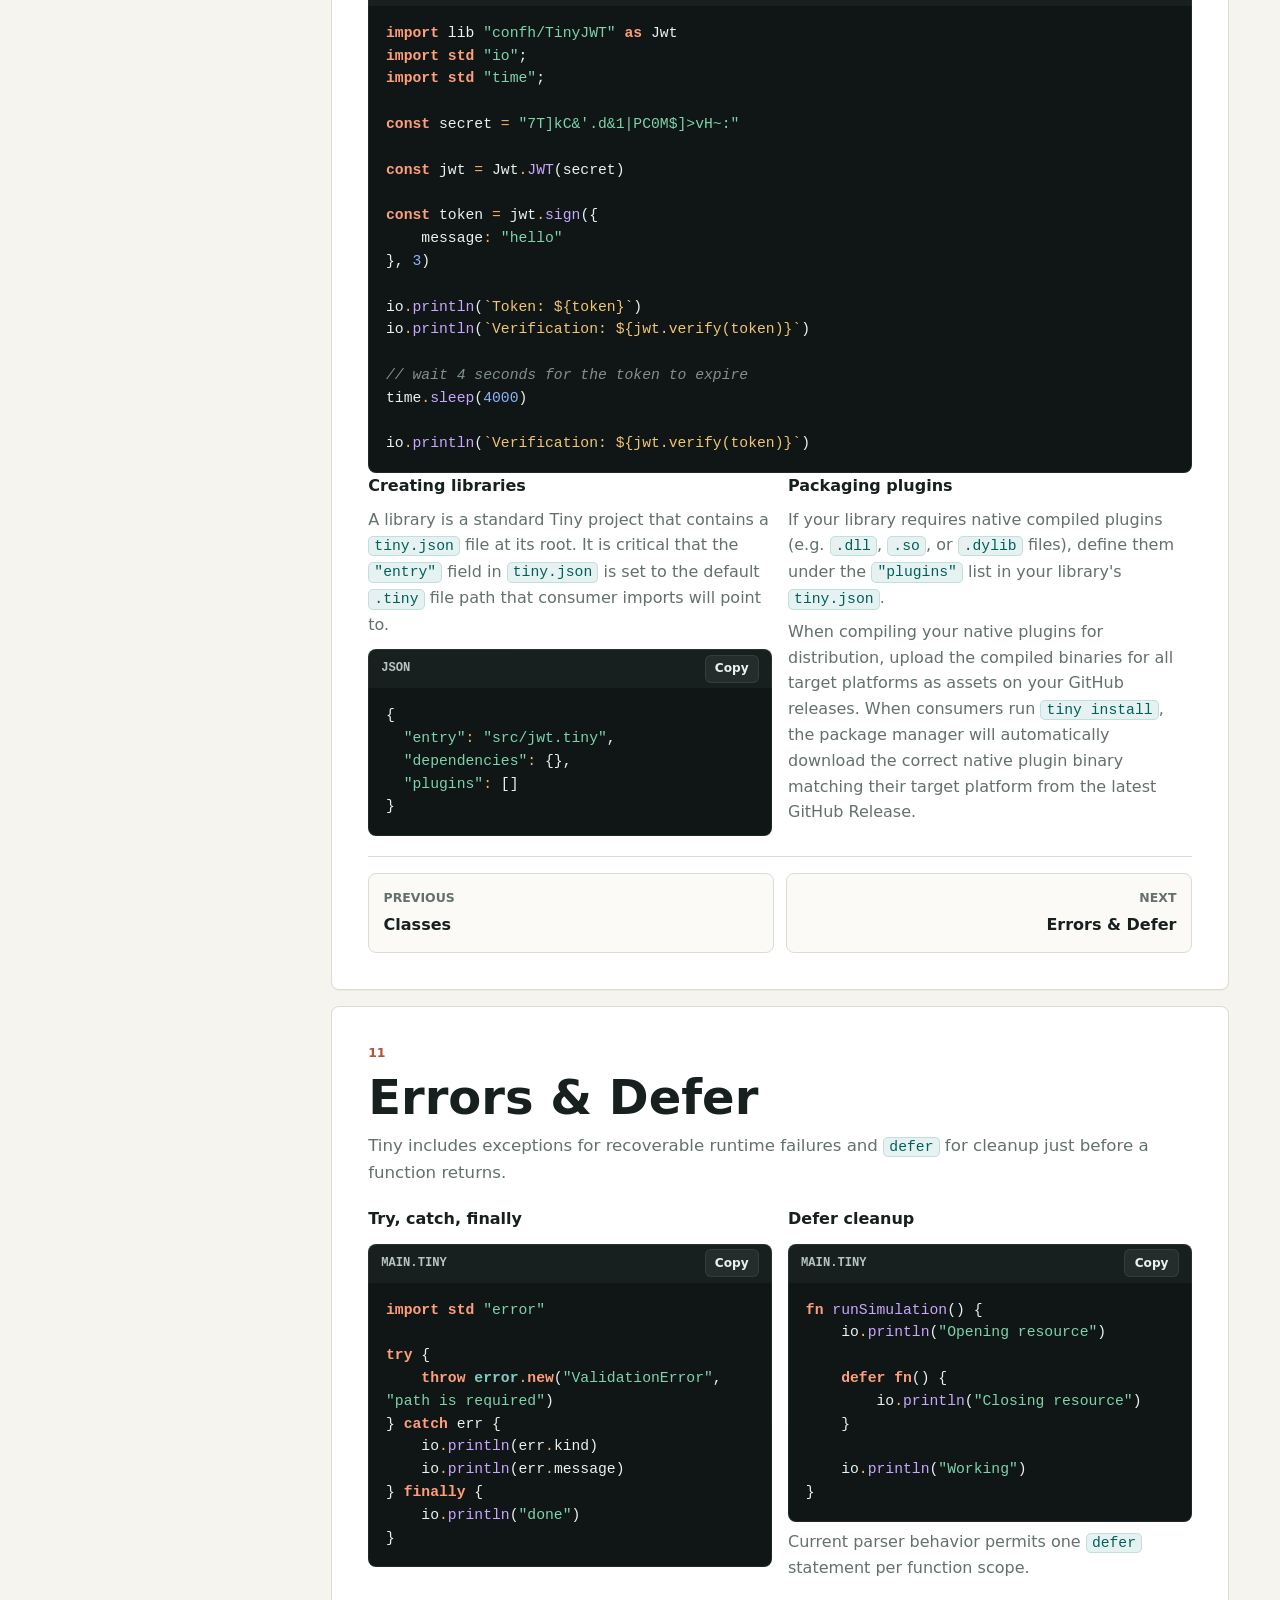
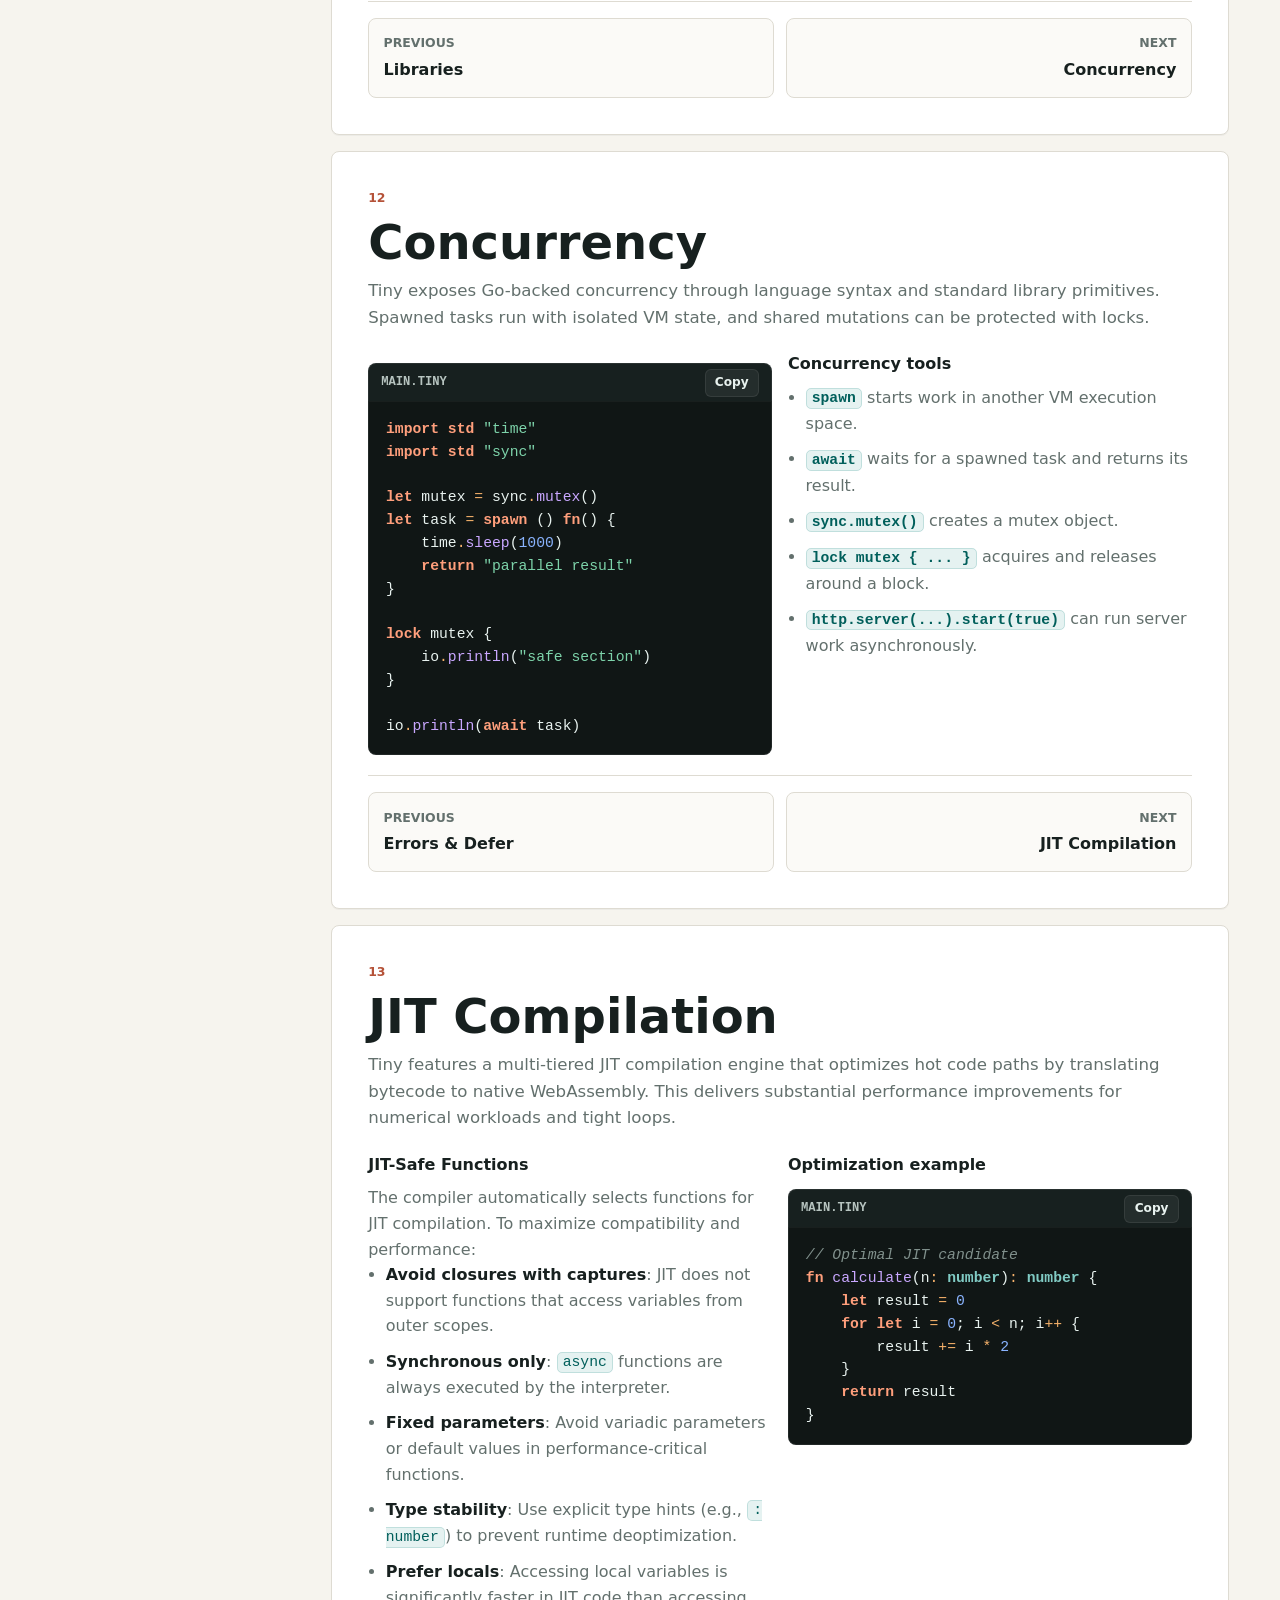
==== commit 5a0b1dce: "feat: release v0.2.5 with new stdlib and tooling improvements - bump version to 0.2.5 and update byt" ====
--- a/docs/index.html
+++ b/docs/index.html
@@ -740,11 +740,11 @@
       </section>
 
       <section class="doc-section" id="jit"
-        data-search="jit compilation performance wasm deoptimization numerical crunching best practices">
+        data-search="jit compilation performance wasm region outlining packed arrays memoization deoptimization numerical crunching best practices">
         <div class="section-heading">
           <p class="eyebrow">13</p>
           <h2>JIT Compilation</h2>
-          <p>Tiny features a multi-function JIT compilation engine that optimizes hot code paths by translating bytecode to native WebAssembly. This delivers substantial performance improvements for numerical workloads and tight loops.</p>
+          <p>Tiny features a multi-tiered JIT compilation engine that optimizes hot code paths by translating bytecode to native WebAssembly. This delivers substantial performance improvements for numerical workloads and tight loops.</p>
         </div>
 
         <div class="split">
@@ -836,7 +836,7 @@
       </section>
 
       <section class="doc-section" id="stdlib"
-        data-search="standard library std io json fs http array math process regex runtime sync time ui desktop net object path buffer tests app error strings">
+        data-search="standard library std validate url io json fs http array math process regex runtime sync time ui desktop net object path buffer tests app error strings">
         <div class="section-heading">
           <p class="eyebrow">16</p>
           <h2>Standard Library</h2>
@@ -845,6 +845,14 @@
         </div>
 
         <div class="module-table" role="table" aria-label="Tiny standard library modules">
+          <div role="row">
+            <strong role="cell">`url`</strong>
+            <span role="cell">URL Encoding & Decoding</span>
+          </div>
+          <div role="row">
+            <strong role="cell">`validate`</strong>
+            <span role="cell">Chainable schema validation for objects, arrays, and primitives with transformation support.</span>
+          </div>
           <div role="row">
             <strong role="cell">`io`</strong>
             <span role="cell">Console IO: `print`, `println`, `input`, `readLine`, `readKey`, `clear`.</span>
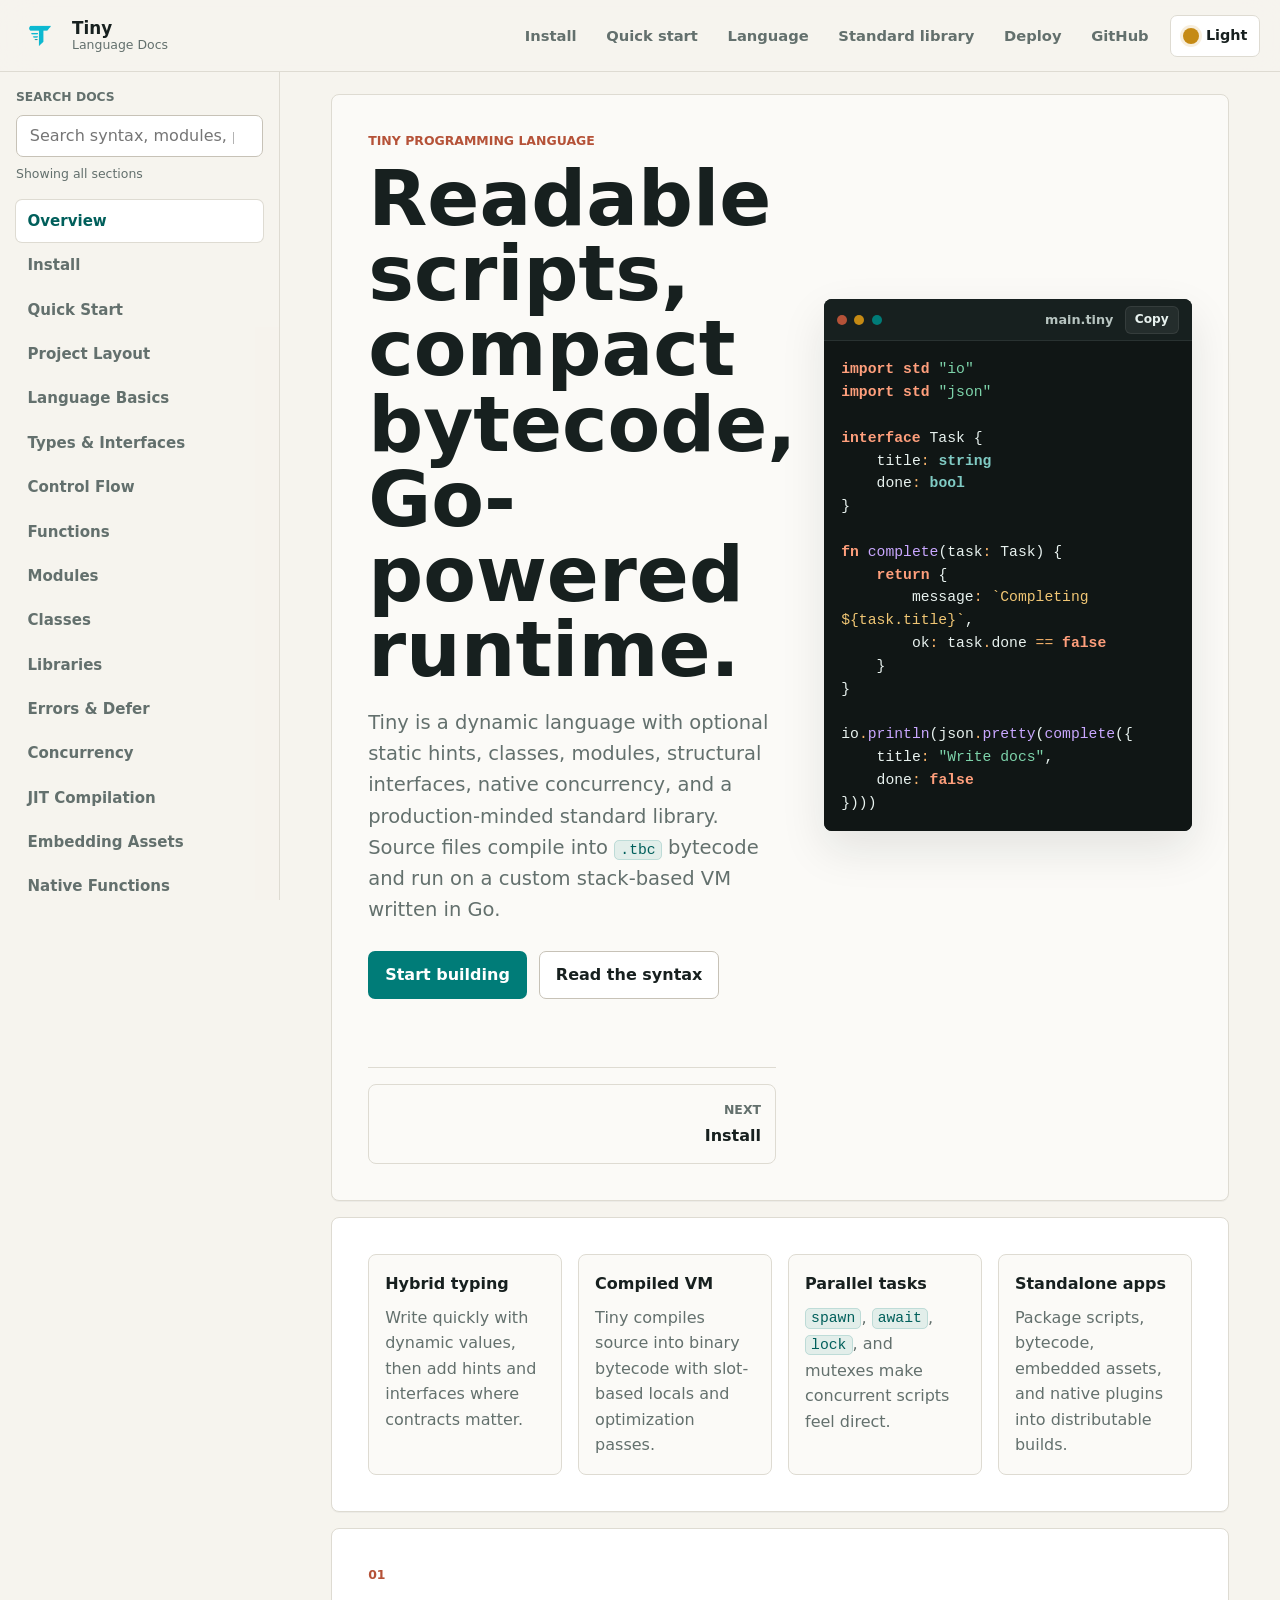
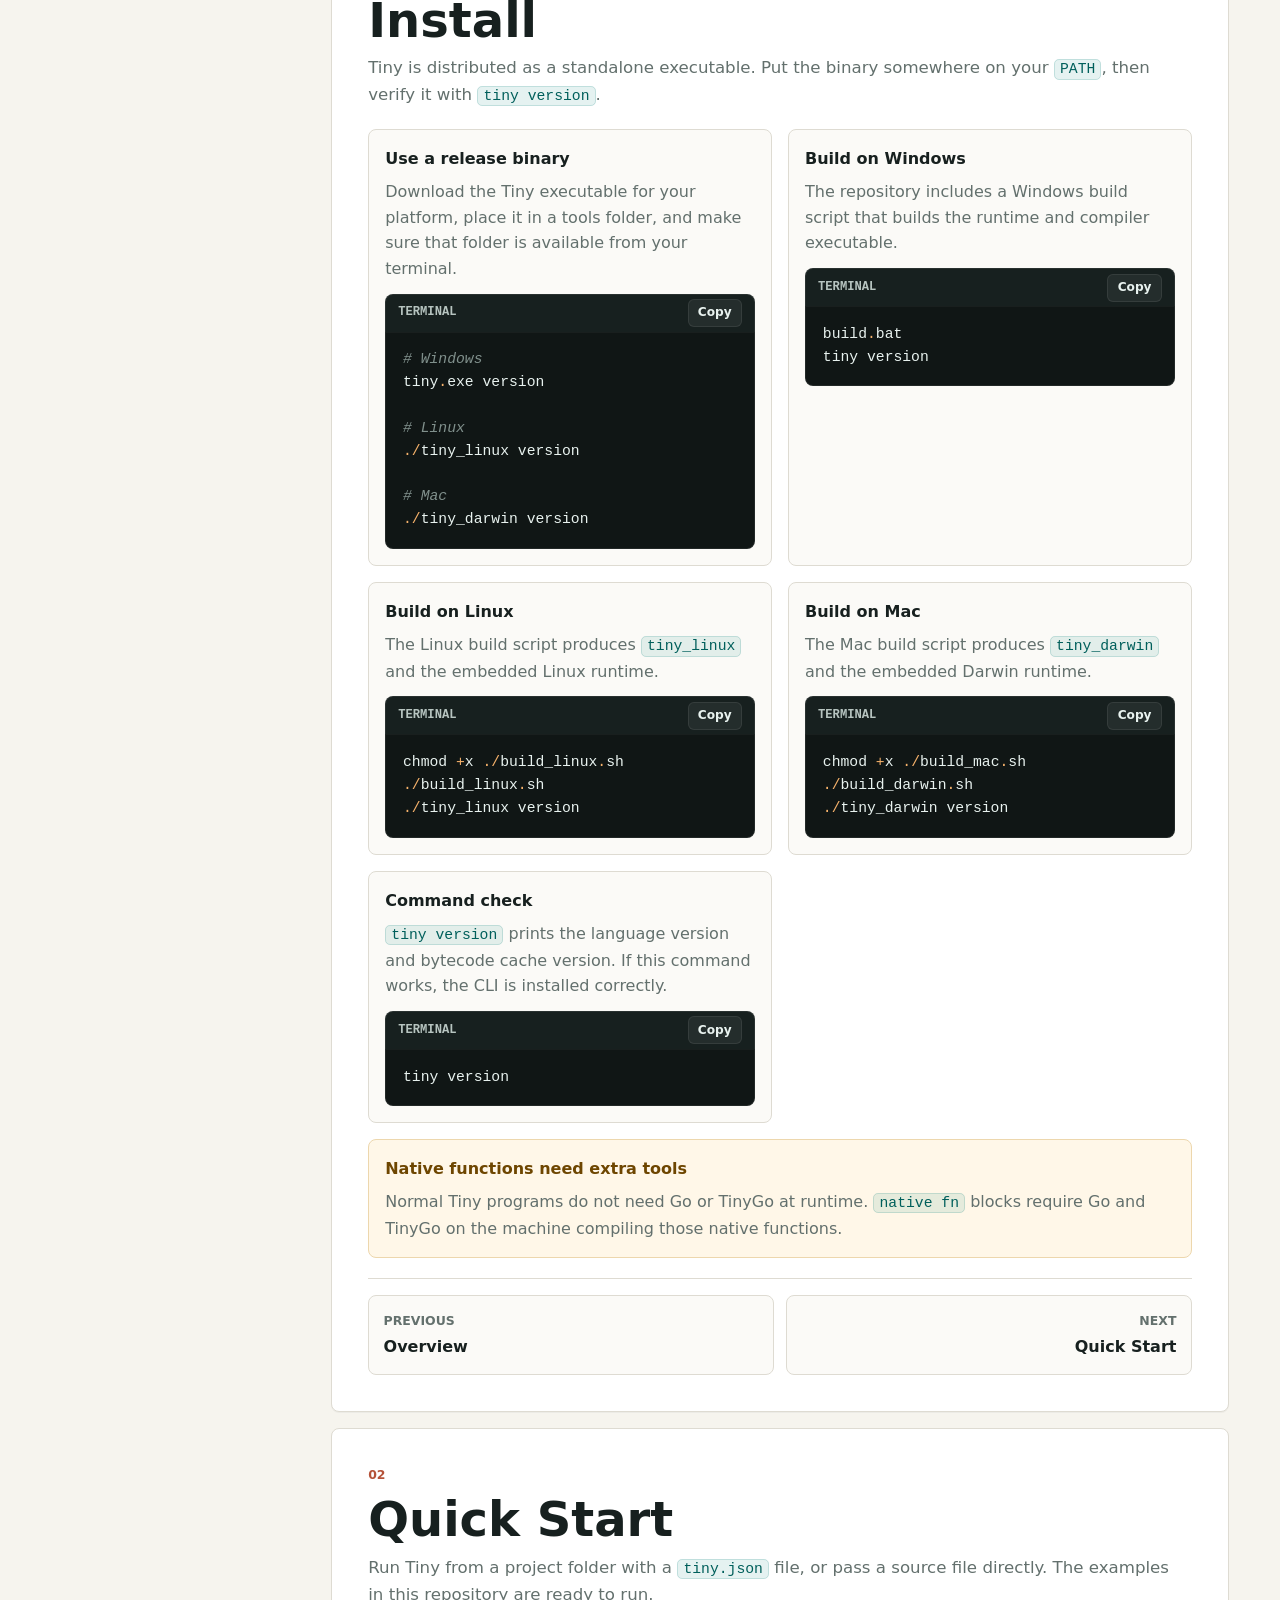
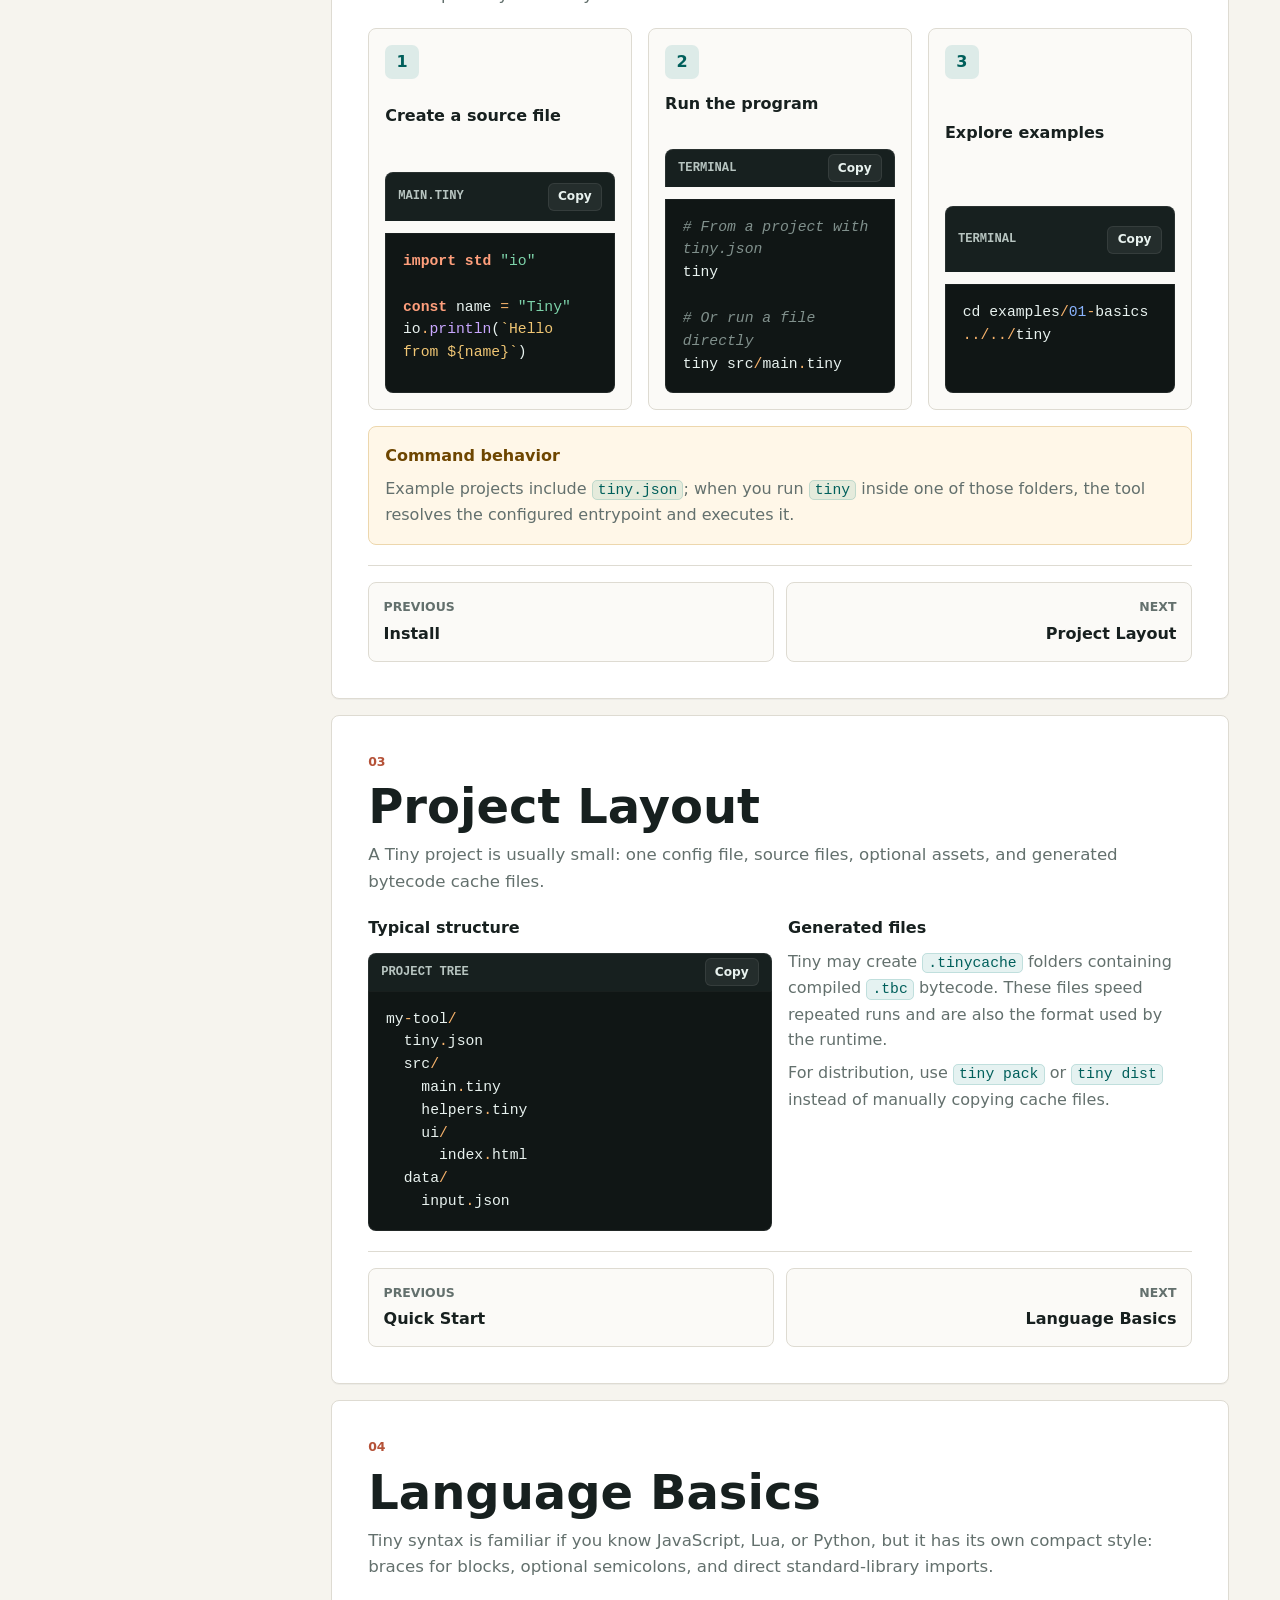
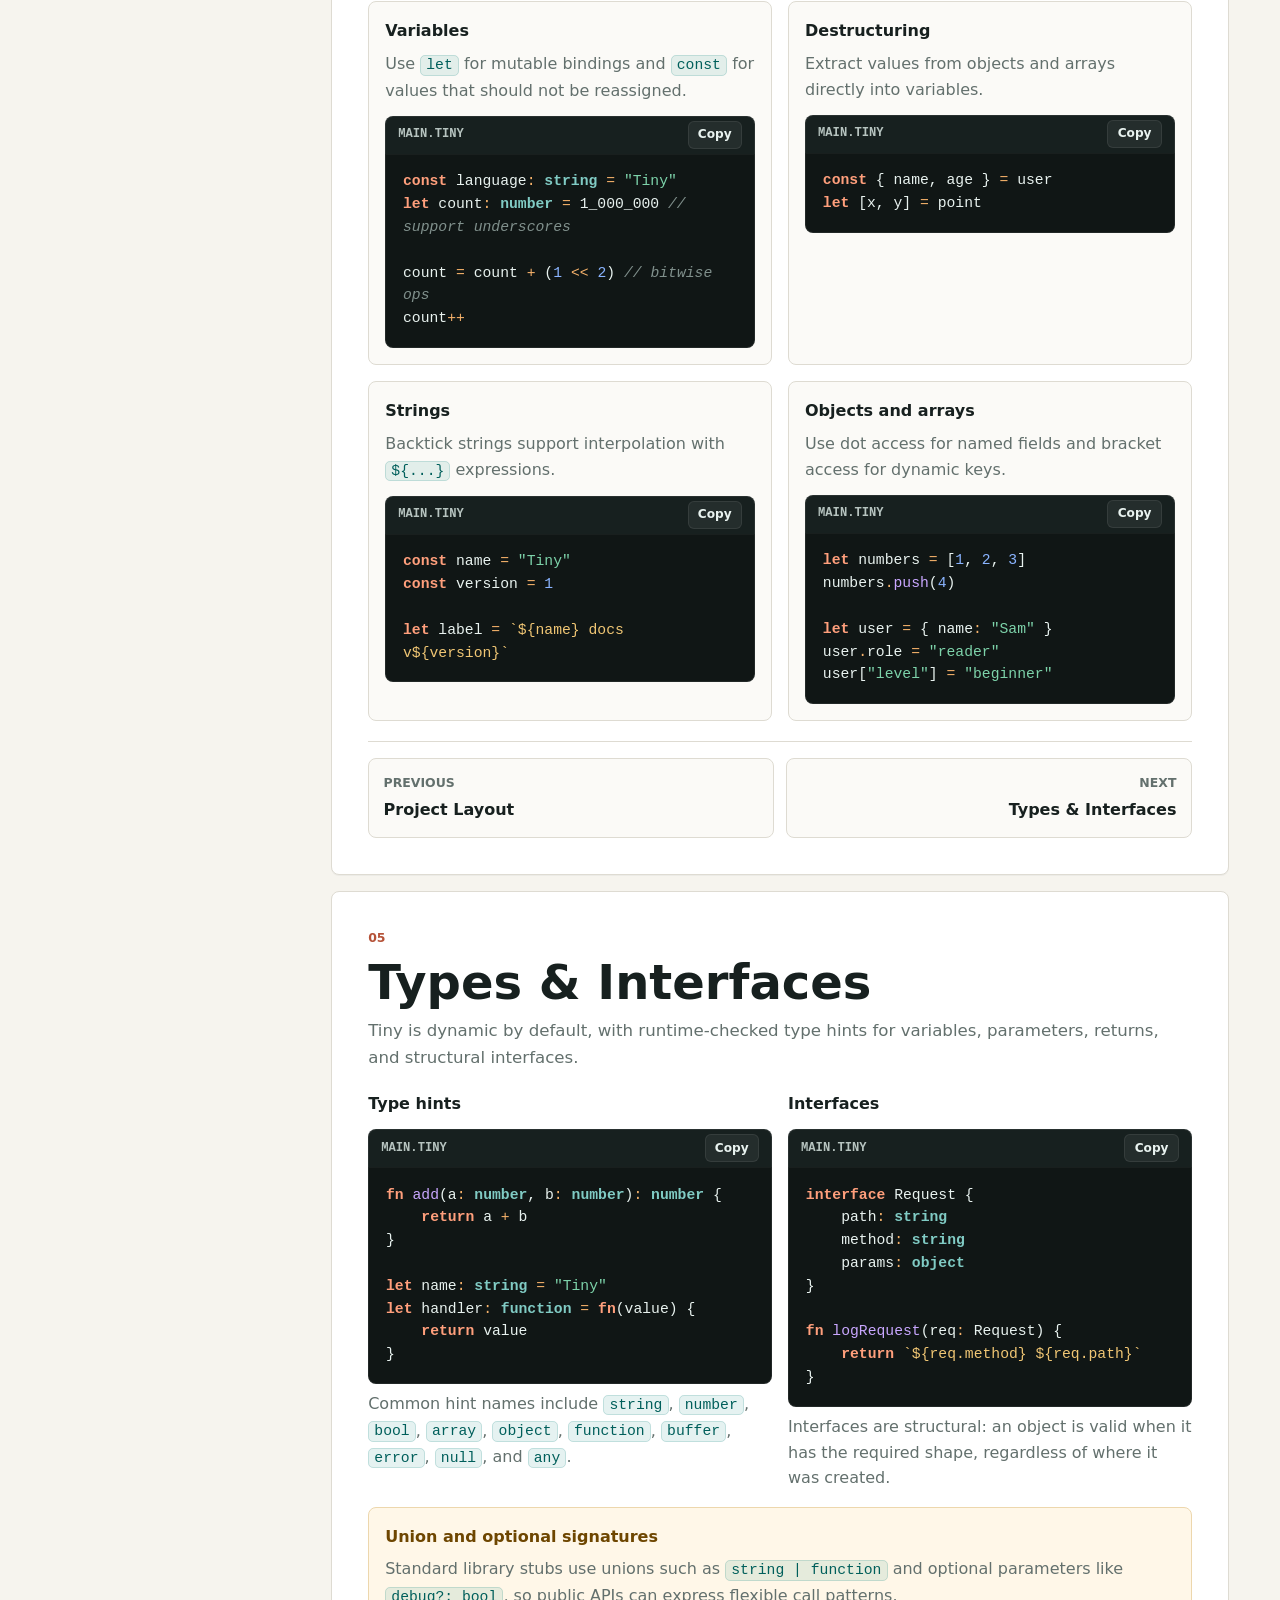
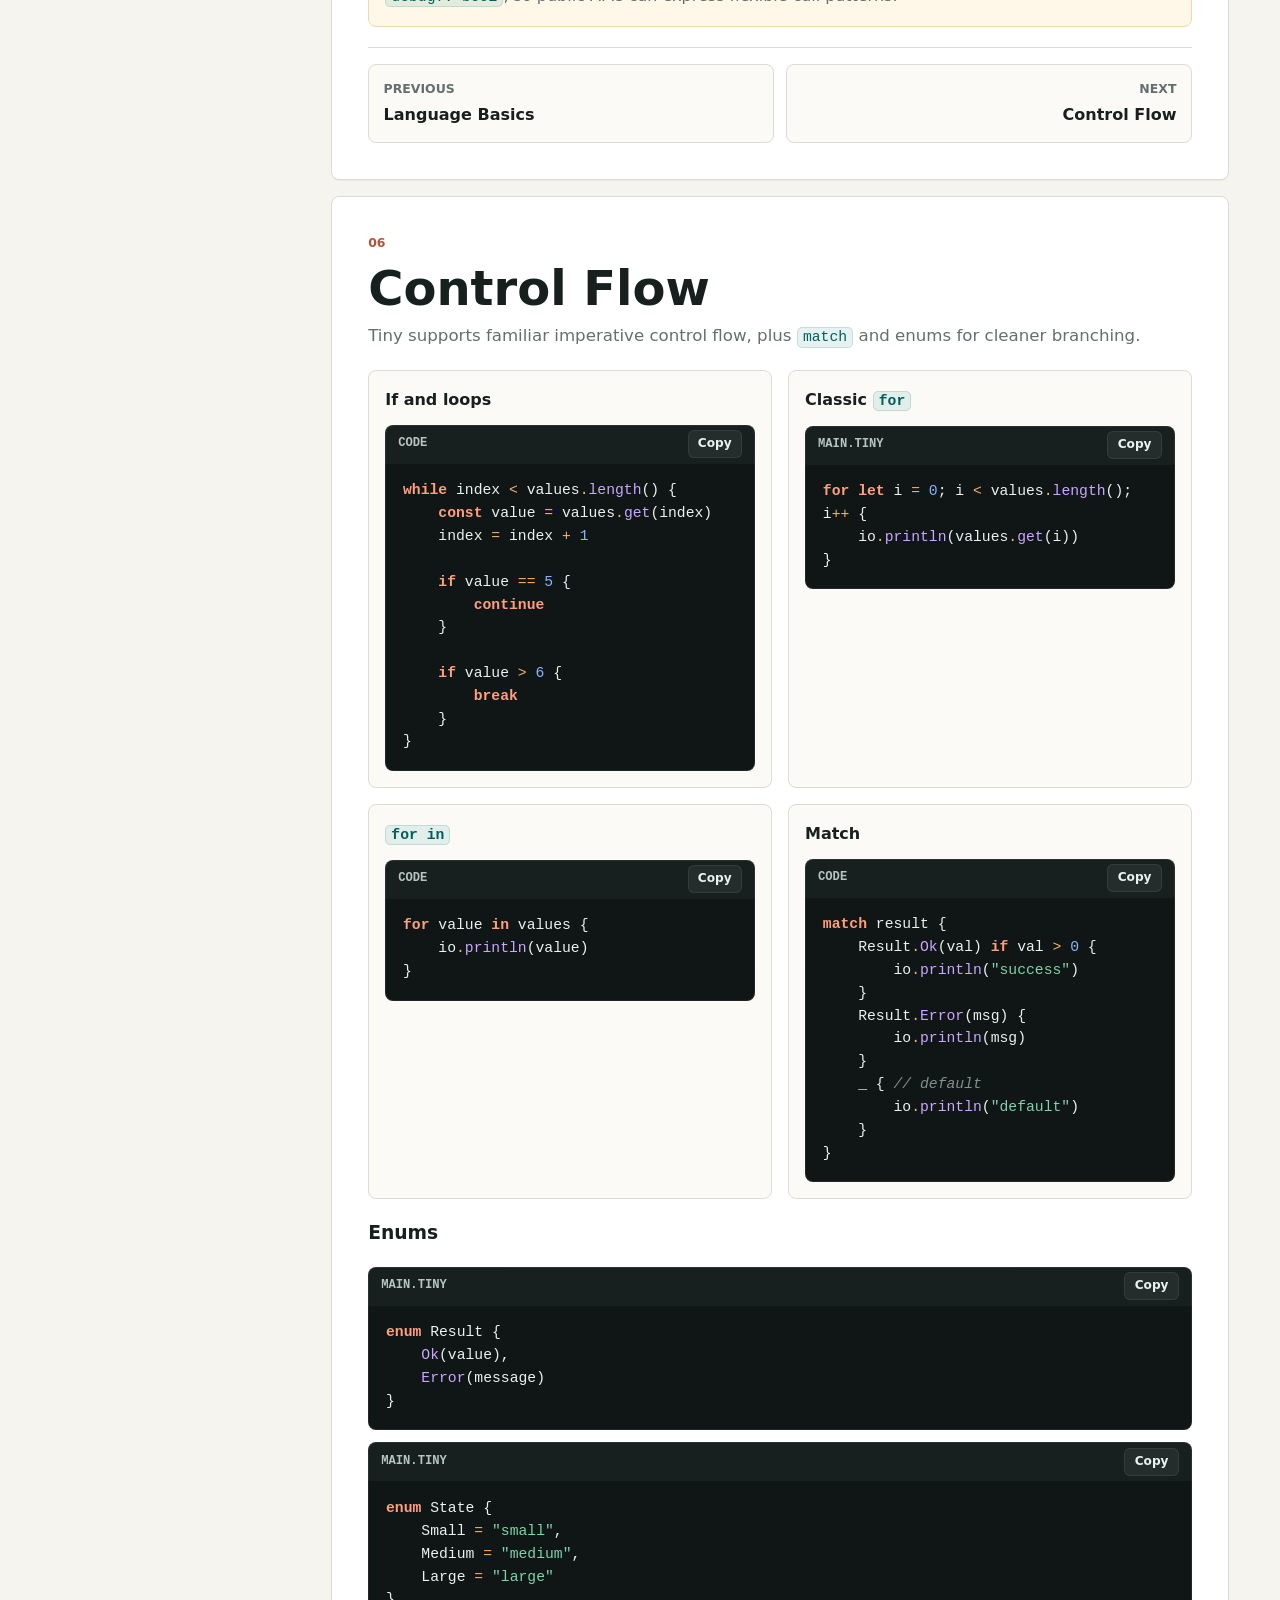
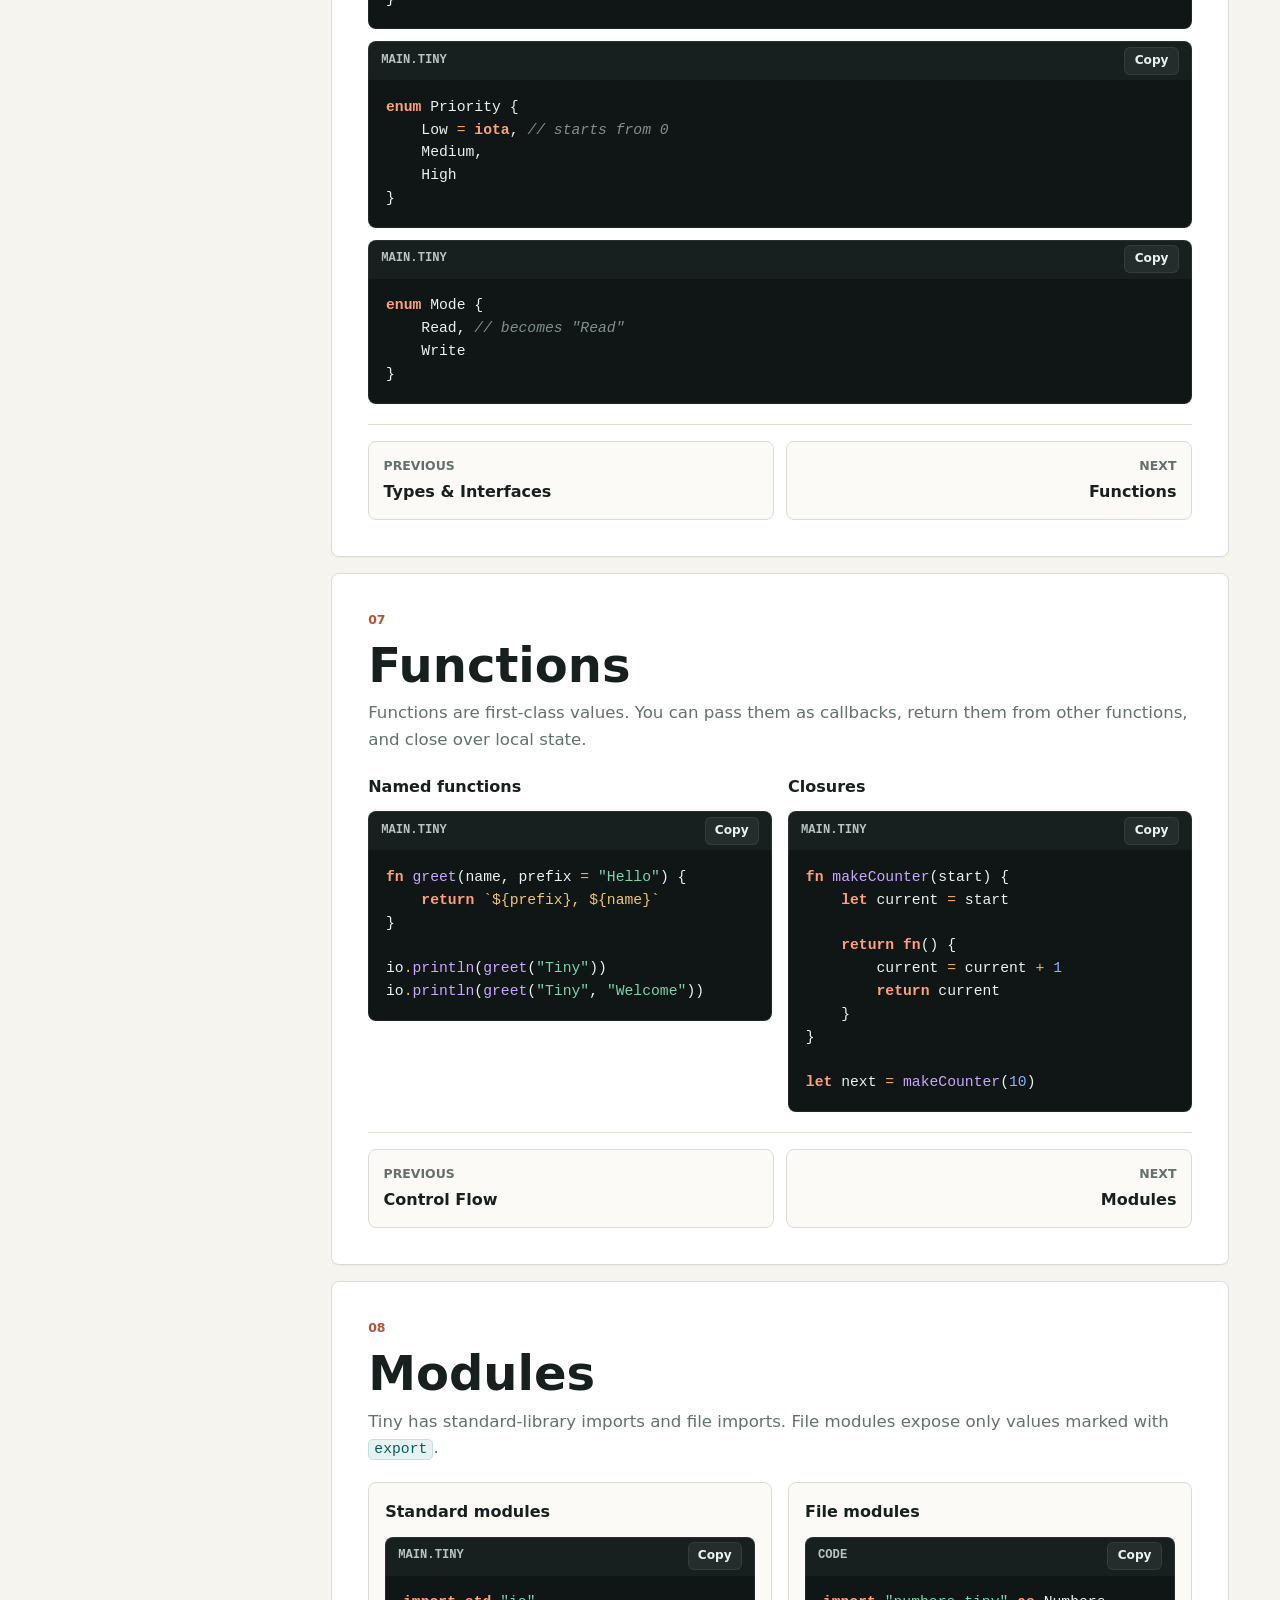
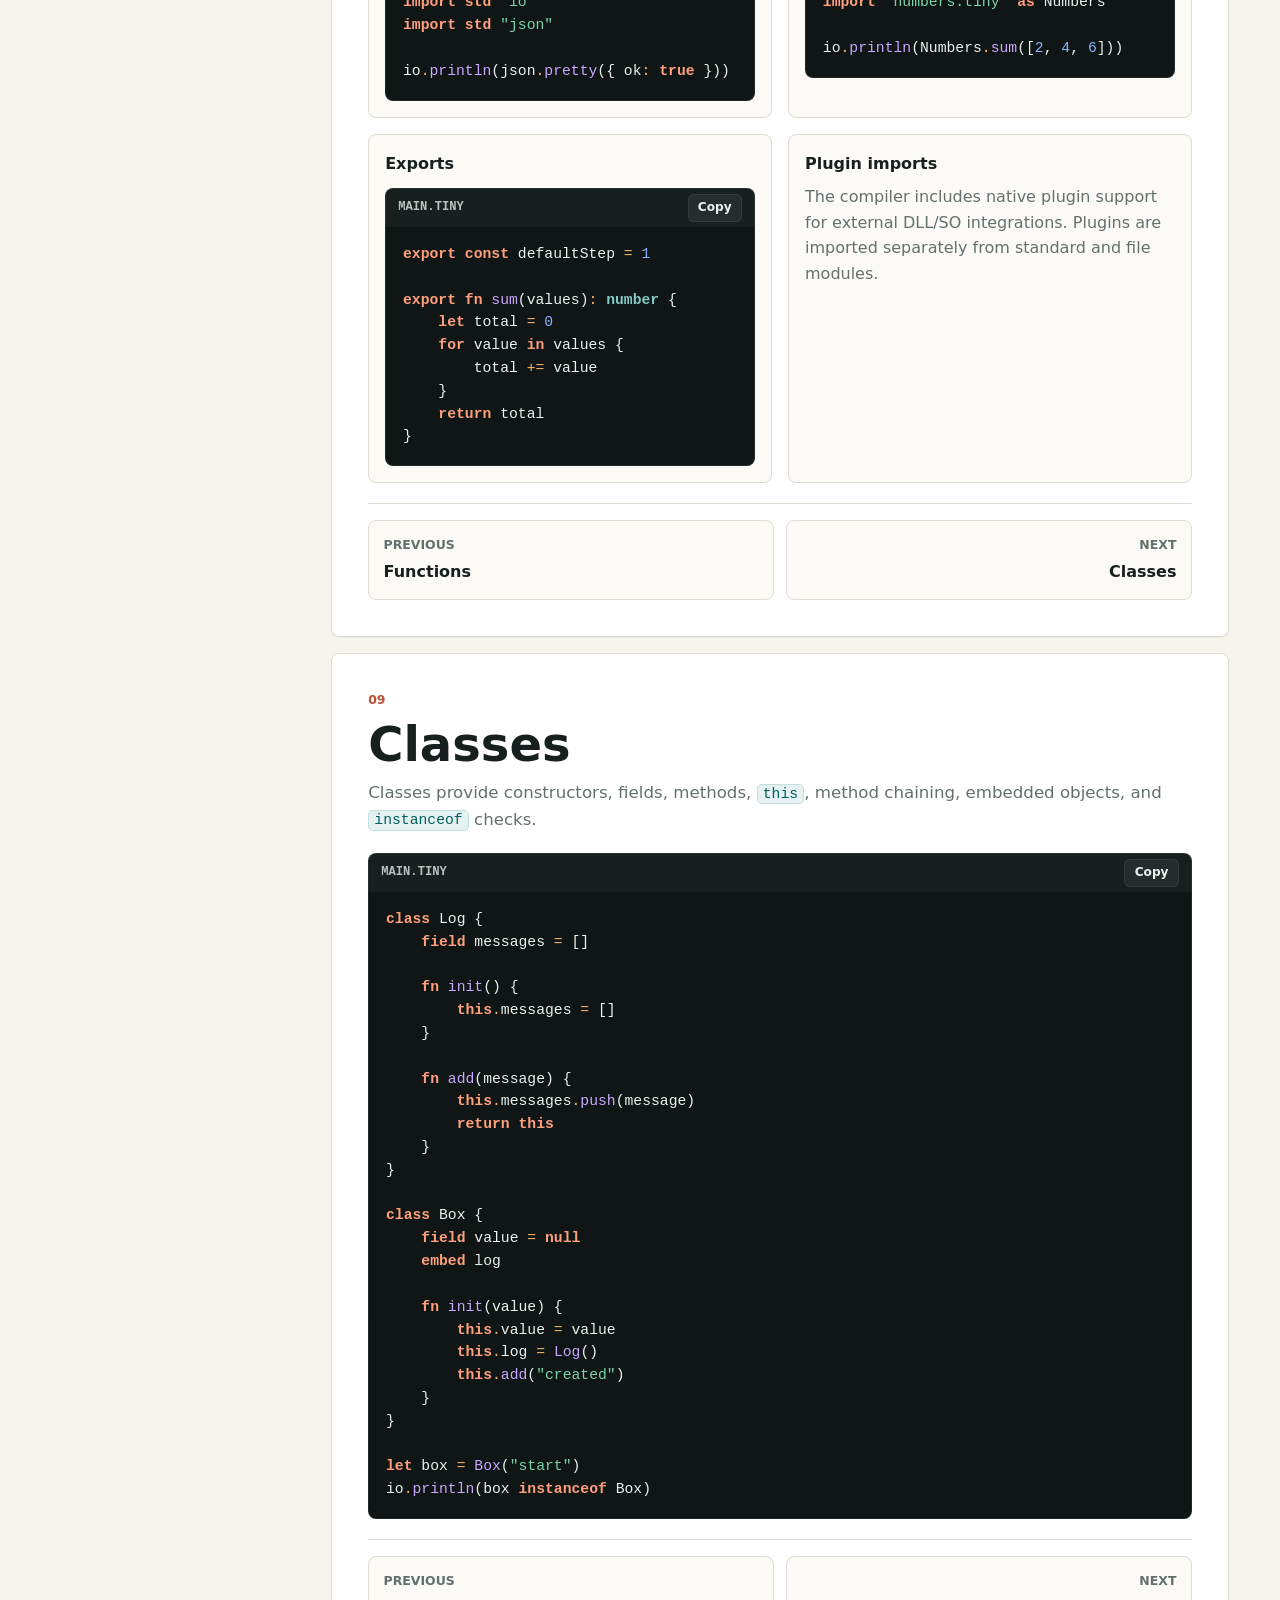
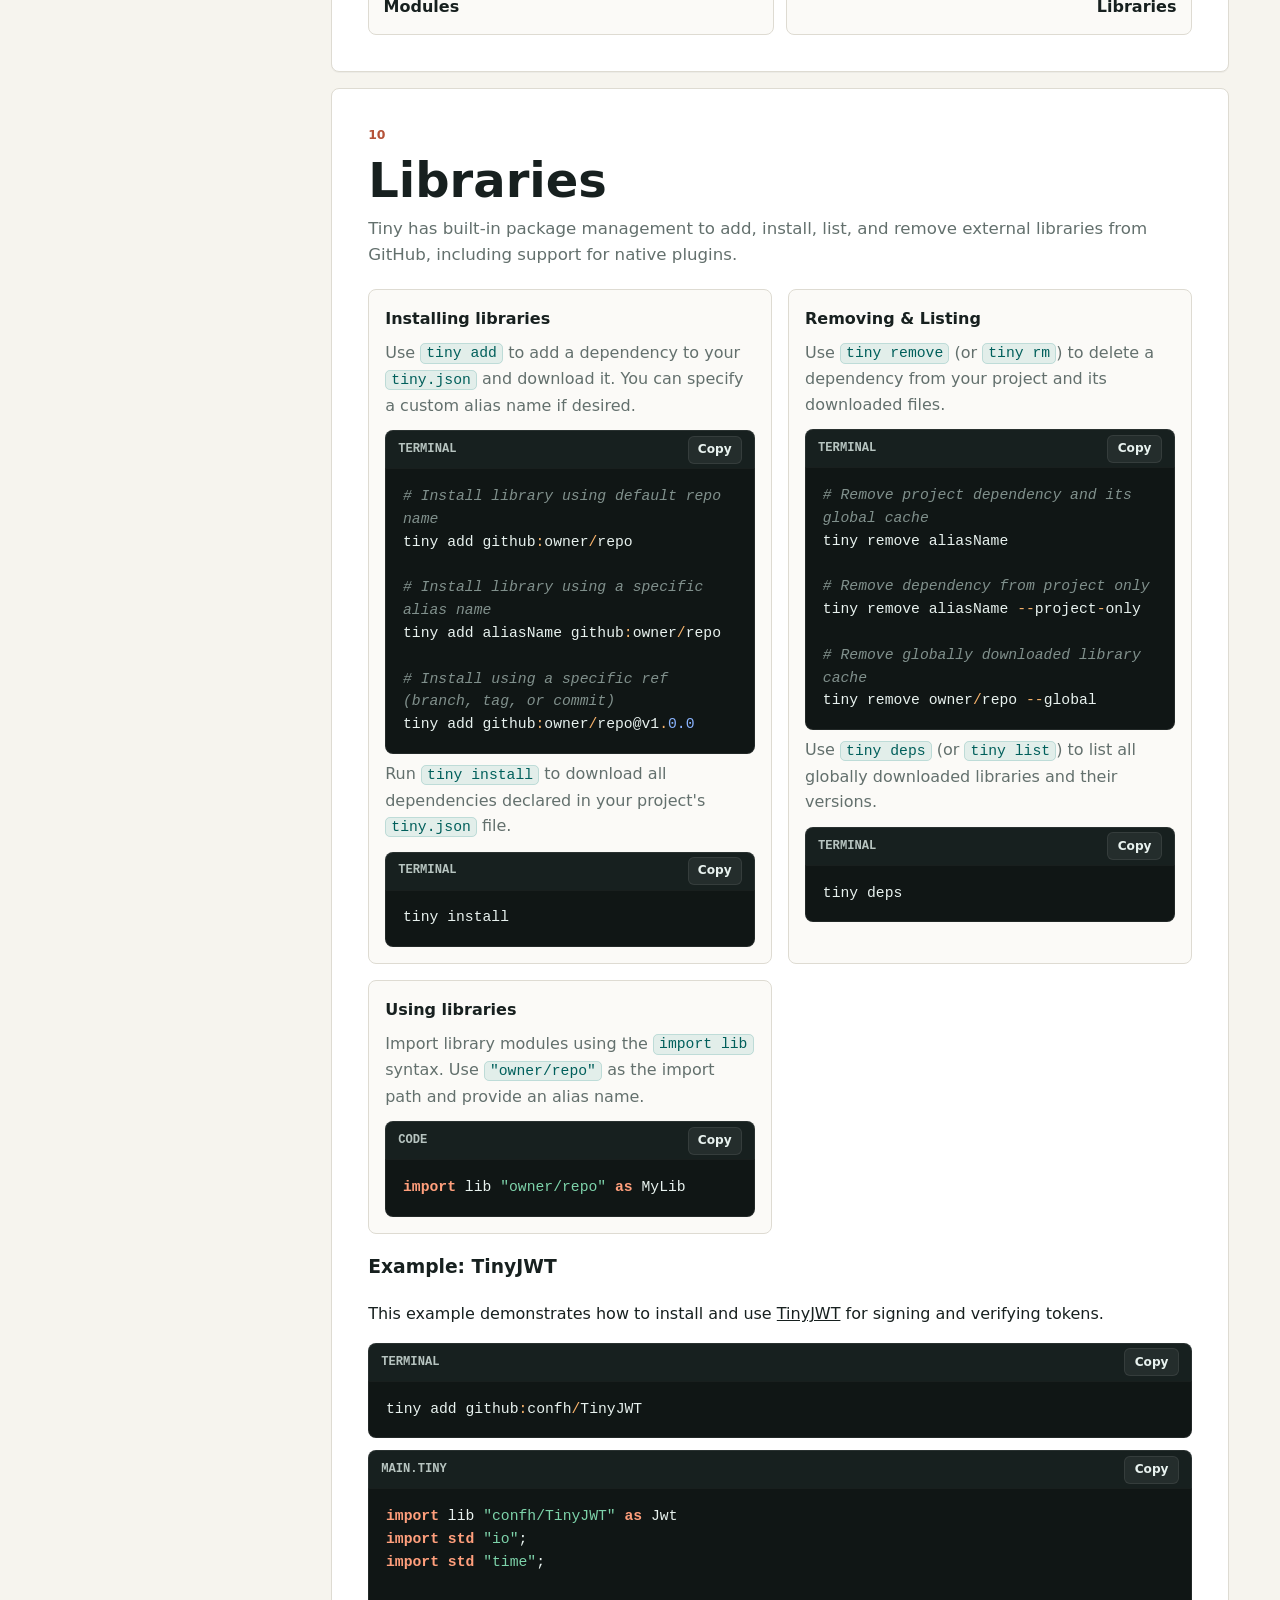
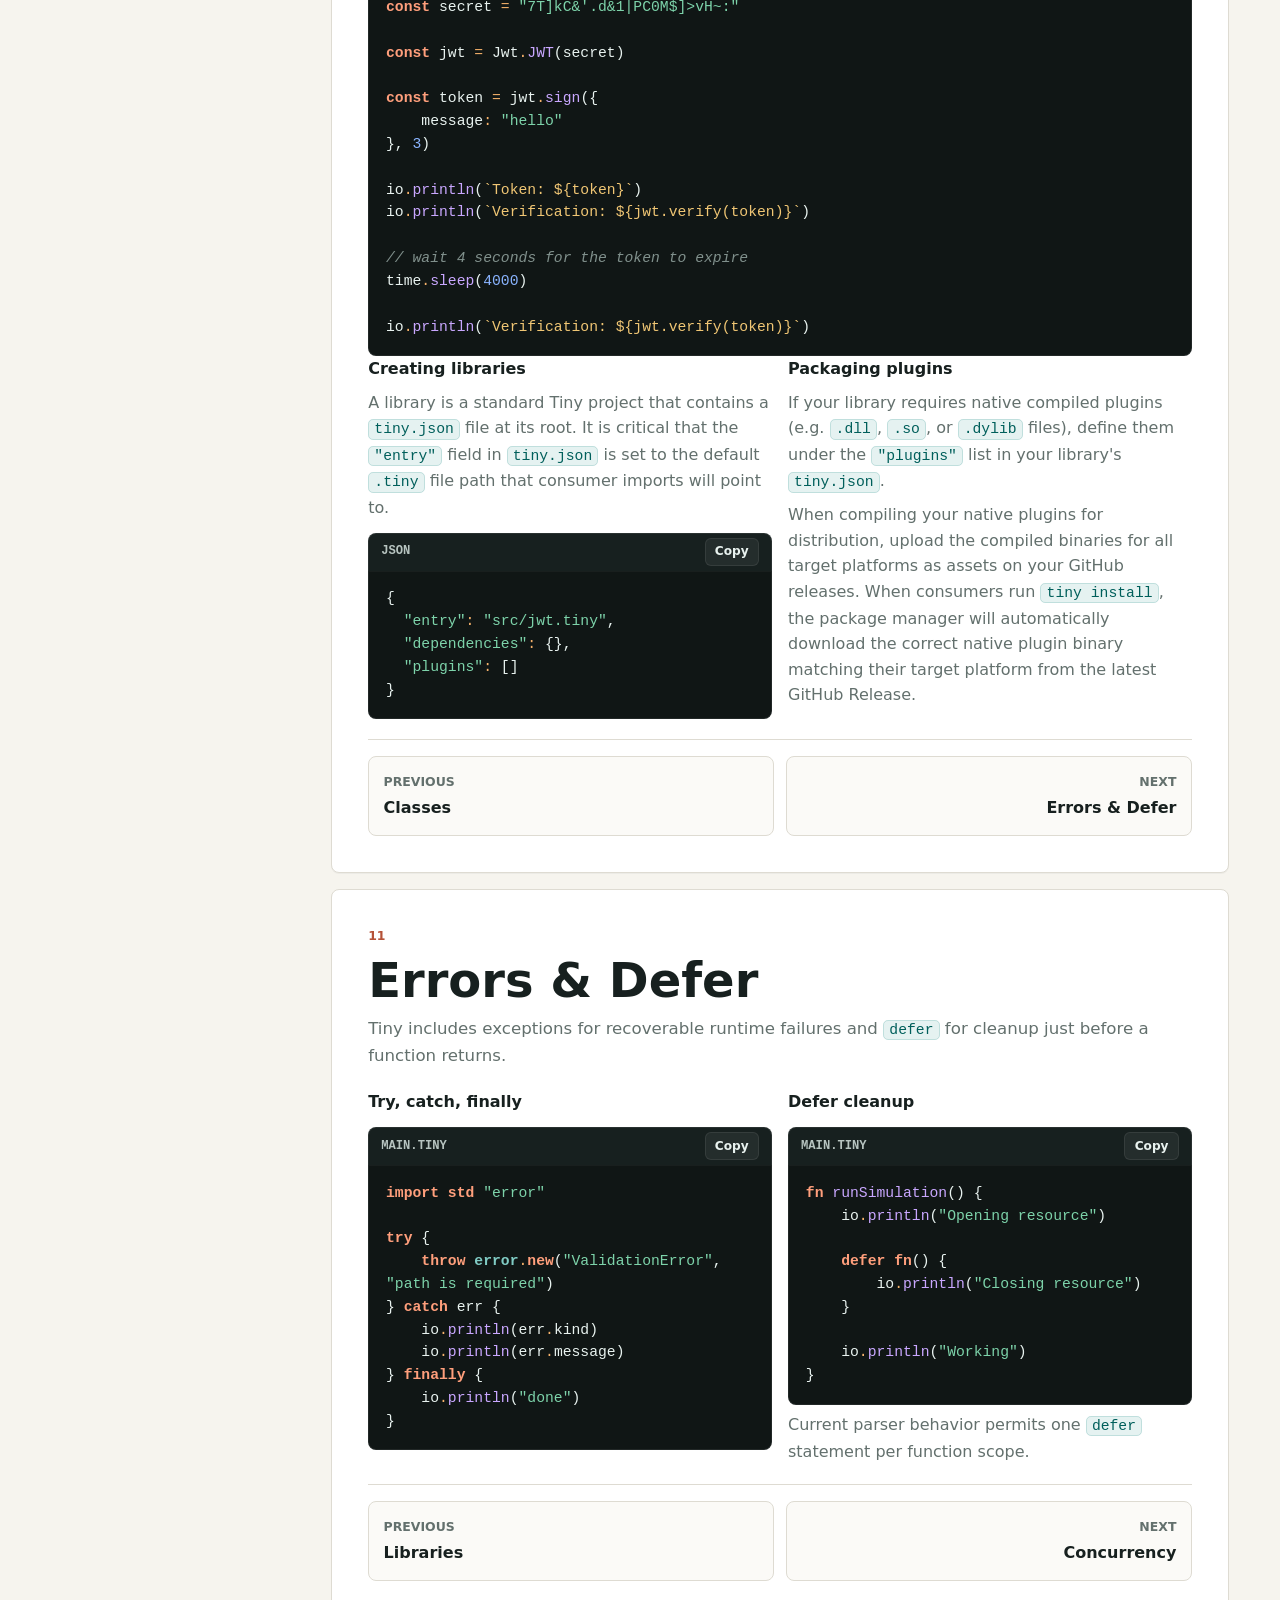
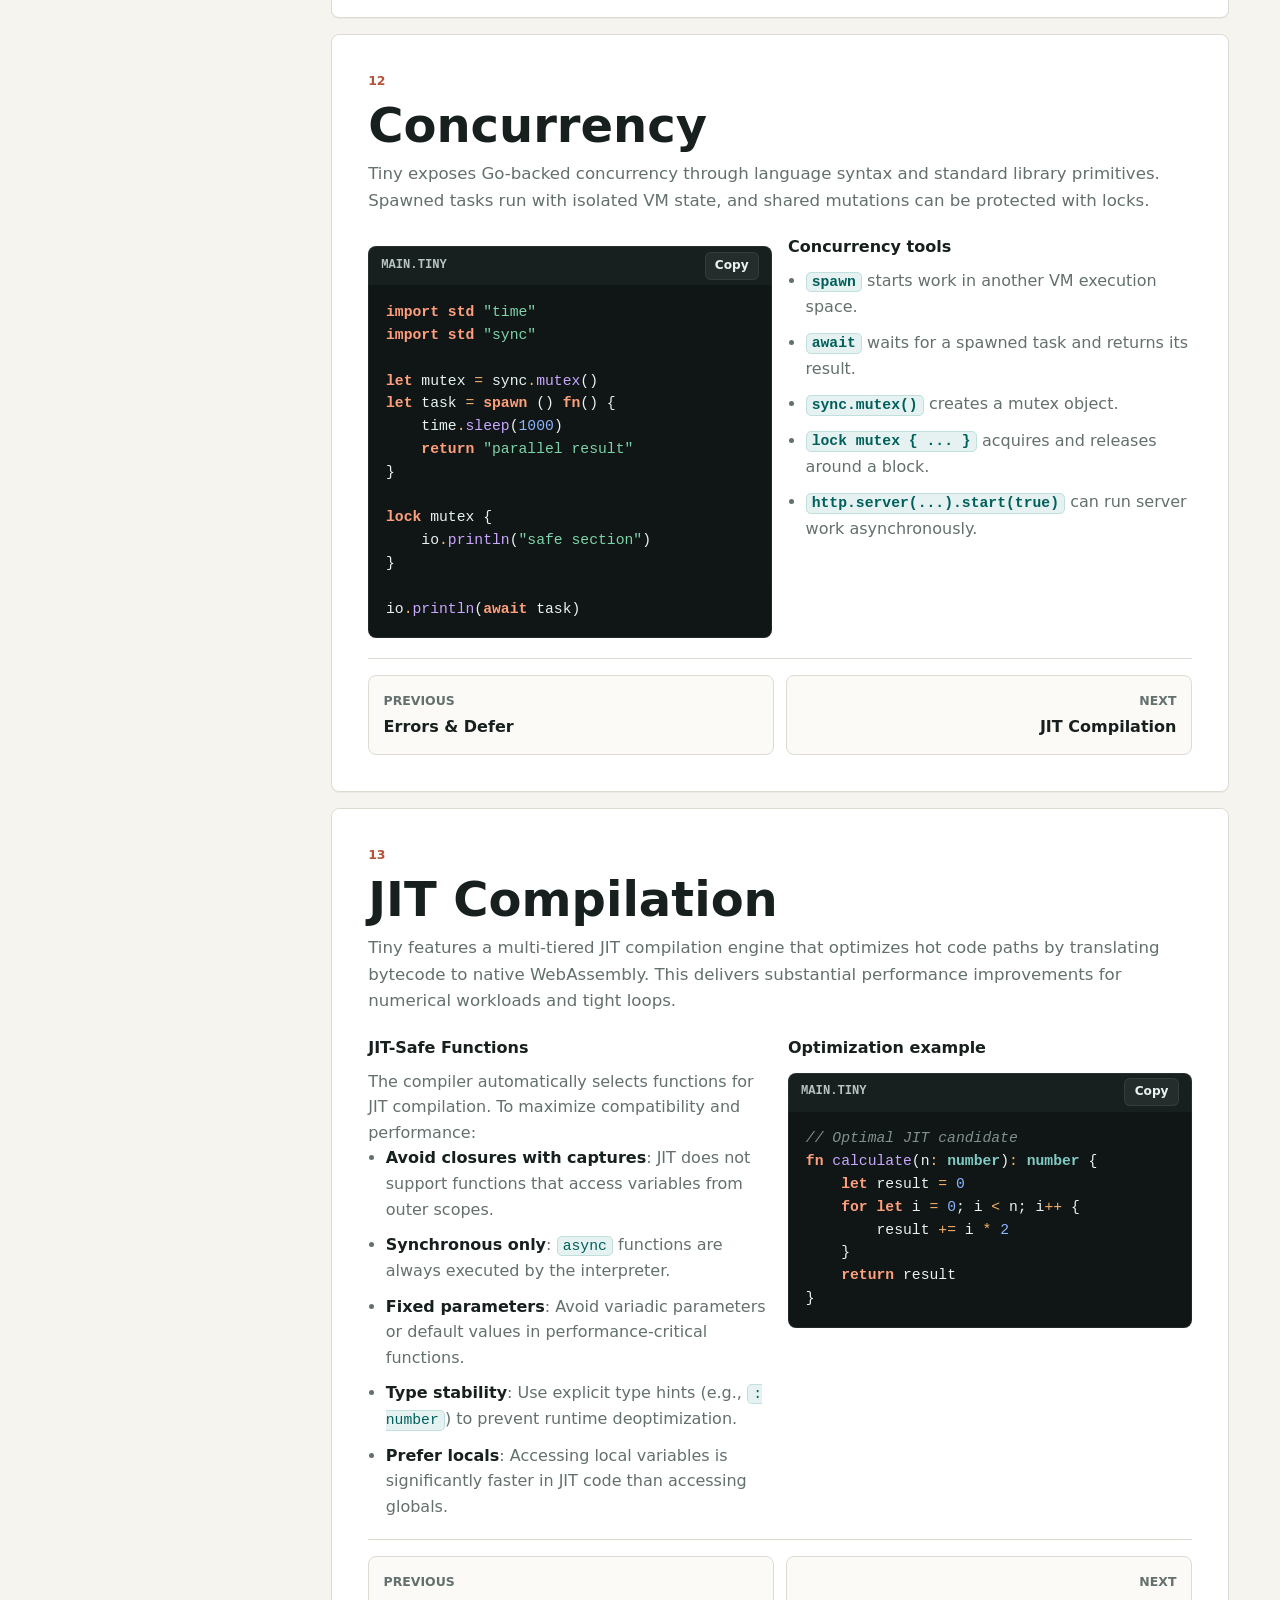
==== commit ca44bf59: "feat: add v0.2.6 core features and improvements This release covers the full 0.2.6 feature set inclu" ====
--- a/docs/index.html
+++ b/docs/index.html
@@ -282,7 +282,7 @@
       </section>
 
       <section class="doc-section" id="language"
-        data-search="language basics let const strings arrays objects interpolation typeof operators">
+        data-search="language basics let const strings arrays objects interpolation typeof operators bitwise destructuring">
         <div class="section-heading">
           <p class="eyebrow">04</p>
           <h2>Language Basics</h2>
@@ -295,24 +295,17 @@
             <h3>Variables</h3>
             <p>Use `let` for mutable bindings and `const` for values that should not be reassigned.</p>
             <pre><code>const language: string = "Tiny"
-let count: number = 3
-
-count = count + 1
-count += 2
+let count: number = 1_000_000 // support underscores
+
+count = count + (1 << 2) // bitwise ops
 count++</code></pre>
           </article>
 
           <article>
-            <h3>Values</h3>
-            <p>Core values include numbers, strings, booleans, arrays, objects, functions, classes, buffers, errors, and
-              `null`.</p>
-            <pre><code>let enabled = true
-let empty = null
-let words = ["tiny", "docs"]
-let user = {
-    name: "Ada",
-    active: enabled
-}</code></pre>
+            <h3>Destructuring</h3>
+            <p>Extract values from objects and arrays directly into variables.</p>
+            <pre><code>const { name, age } = user
+let [x, y] = point</code></pre>
           </article>
 
           <article>
@@ -422,43 +415,39 @@
           </article>
           <article>
             <h3>Match</h3>
-            <pre><code>match state {
-    "Small" {
-        io.println("small")
-    }
-    "Medium" {
-        io.println("medium")
+            <pre><code>match result {
+    Result.Ok(val) if val > 0 {
+        io.println("success")
+    }
+    Result.Error(msg) {
+        io.println(msg)
     }
     _ { // default
-        io.println("large")
+        io.println("default")
     }
 }</code></pre>
           </article>
         </div>
 
         <h3>Enums</h3>
+        <pre><code>enum Result {
+    Ok(value),
+    Error(message)
+}</code></pre>
         <pre><code>enum State {
     Small = "small",
     Medium = "medium",
     Large = "large"
 }</code></pre>
-        <pre><code>enum State {
-    Small = 1,
-    Medium = 2,
-    Large = 3
-}</code></pre>
-        <pre><code>enum State {
-    Small = iota, // starts from 0
+        <pre><code>enum Priority {
+    Low = iota, // starts from 0
     Medium,
-    Large
-}</code></pre>
-        <pre><code>enum State {
-    Small, // becomes "Small"
-    Medium,
-    Large
-}
-
-let current = State.Small</code></pre>
+    High
+}</code></pre>
+        <pre><code>enum Mode {
+    Read, // becomes "Read"
+    Write
+}</code></pre>
       </section>
 
       <section class="doc-section" id="functions"
@@ -872,7 +861,7 @@
           </div>
           <div role="row">
             <strong role="cell">`array`</strong>
-            <span role="cell">Helpers such as `range`, `from`, and array methods exposed on values.</span>
+            <span role="cell">Helpers such as `range`, `from`, and native operations: `reduce`, `sort`, `flat`, `map`, `filter`.</span>
           </div>
           <div role="row">
             <strong role="cell">`math`</strong>
@@ -888,7 +877,7 @@
           </div>
           <div role="row">
             <strong role="cell">`time`</strong>
-            <span role="cell">Sleep, clock, measurement, and current time in ns, ms, or seconds.</span>
+            <span role="cell">Sleep, clock, managed timers (`timeout`, `interval`), and current time in ns/ms/sec.</span>
           </div>
           <div role="row">
             <strong role="cell">`ui`</strong>
@@ -1295,13 +1284,12 @@
       </section>
 
       <section class="doc-section" id="lsp"
-        data-search="lsp editor vscode autocomplete diagnostics formatter language server type narrowing jump definition">
+        data-search="lsp editor vscode autocomplete diagnostics formatter language server type narrowing jump definition inlay hints semantic tokens">
         <div class="section-heading">
           <p class="eyebrow">22</p>
           <h2>Editor Support</h2>
           <p>The project includes a Tiny language server with diagnostics, formatting, autocomplete, type analysis, and
-            jump-to-definition support. The LSP also ships stubs for the standard library so editors can understand
-            `std` imports.</p>
+            jump-to-definition support. The LSP also provides **semantic highlighting** and **callback type inlay hints** to improve development speed.</p>
           <p><a href="https://marketplace.visualstudio.com/items?itemName=Confis.tiny" target="_blank"
               rel="noopener noreferrer">Open the Tiny VS Code extension on the Marketplace</a>.</p>
         </div>
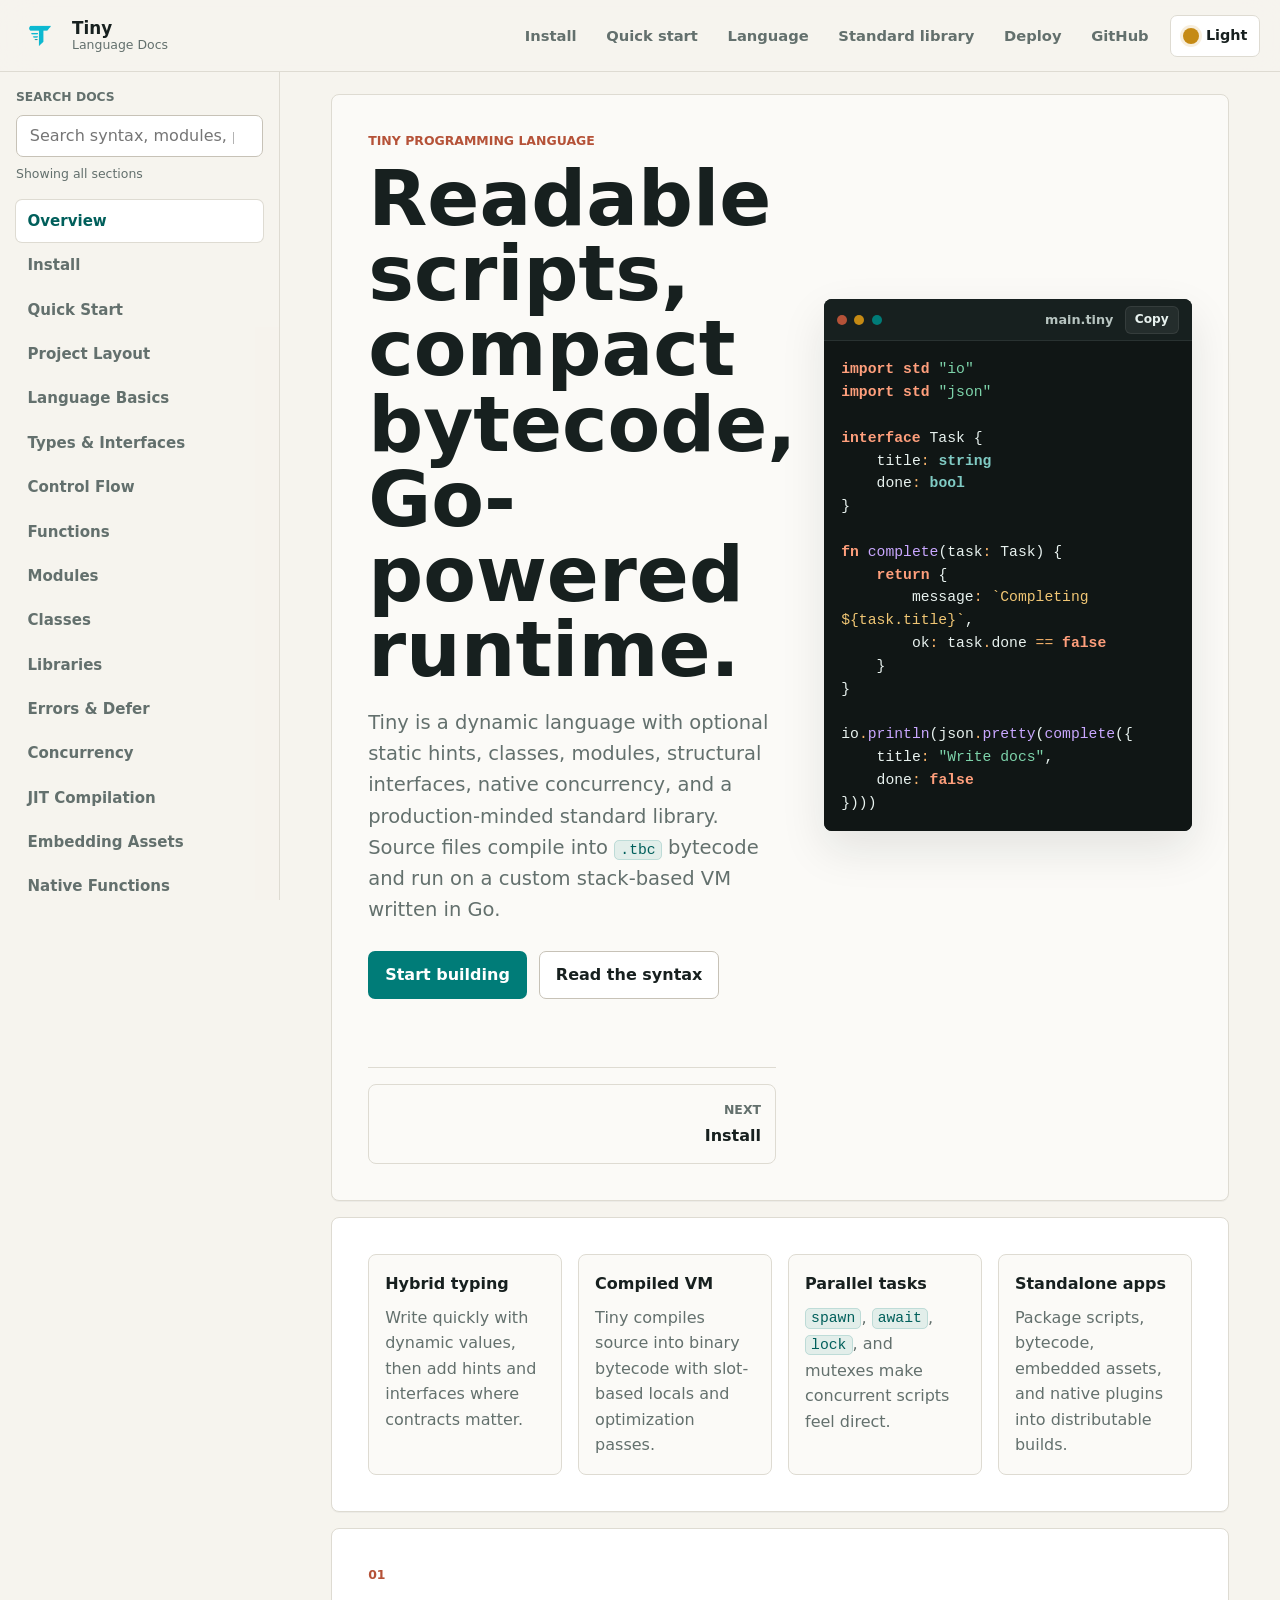
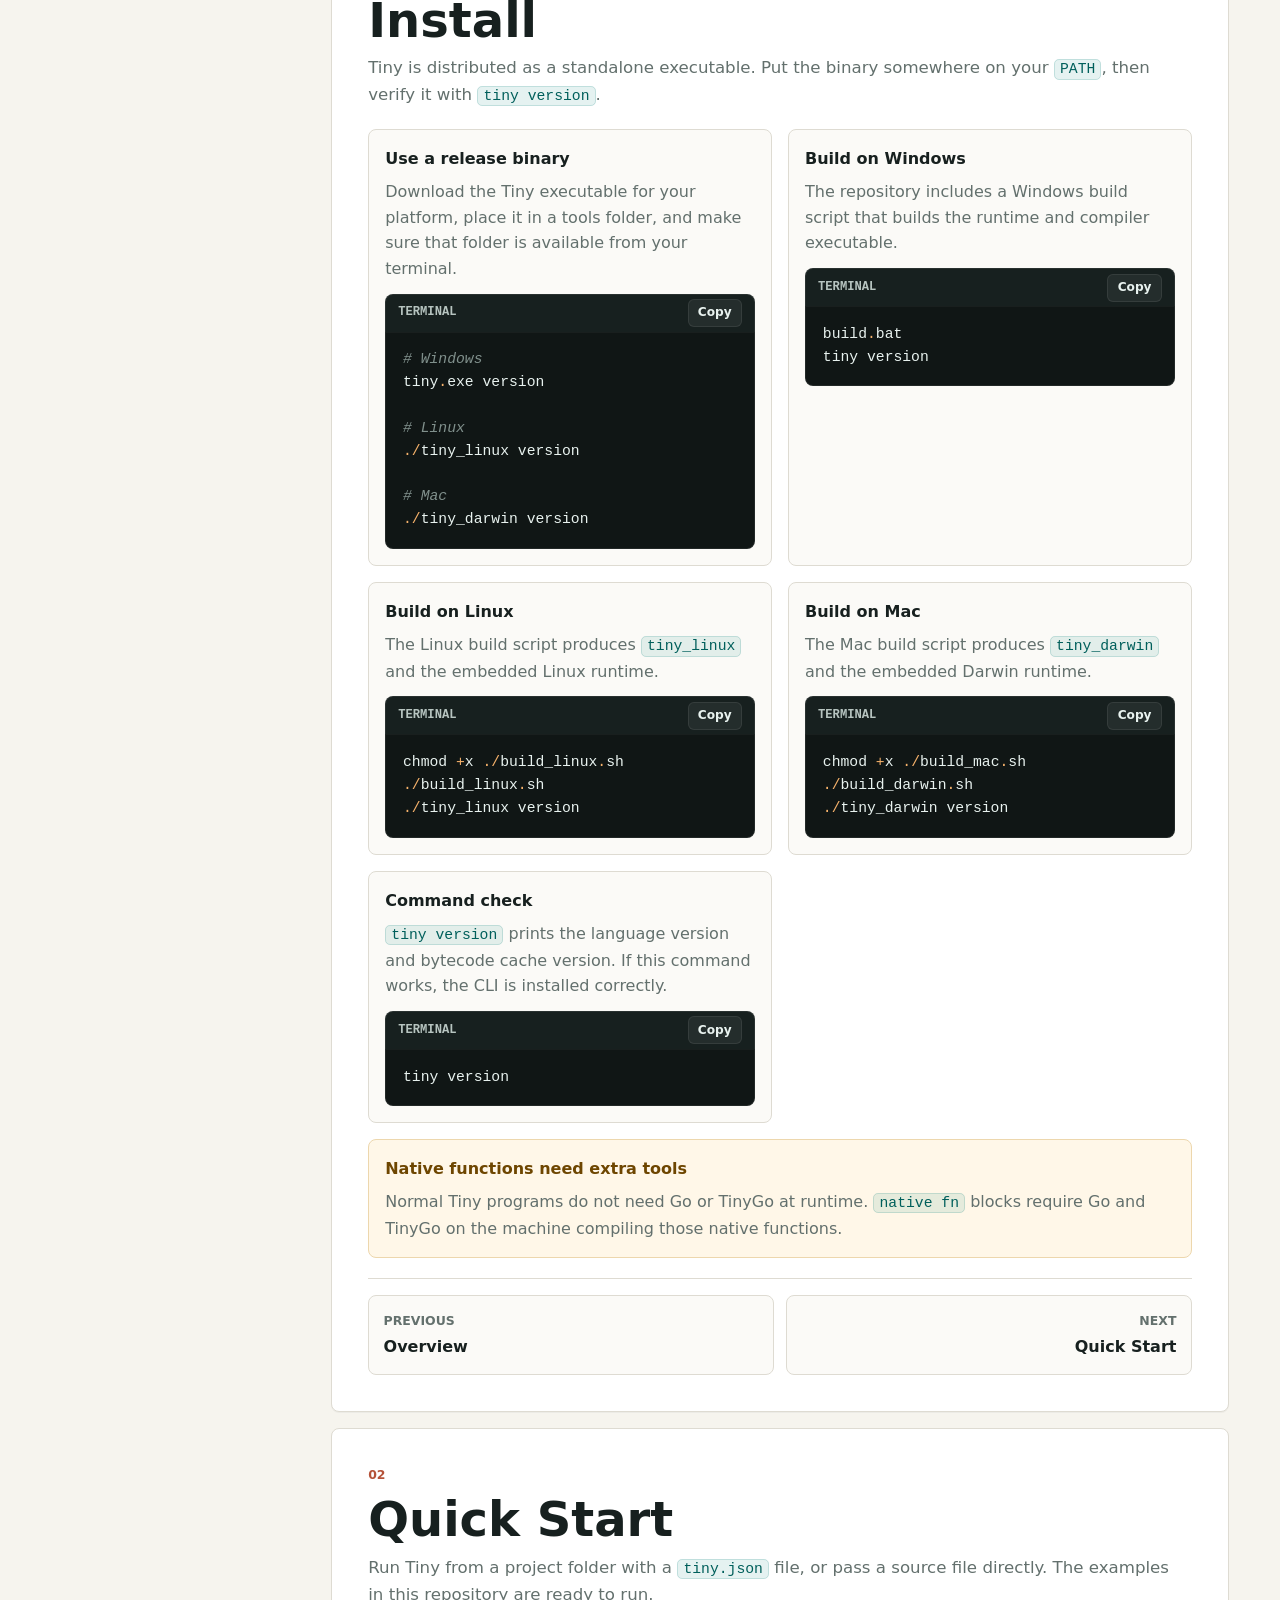
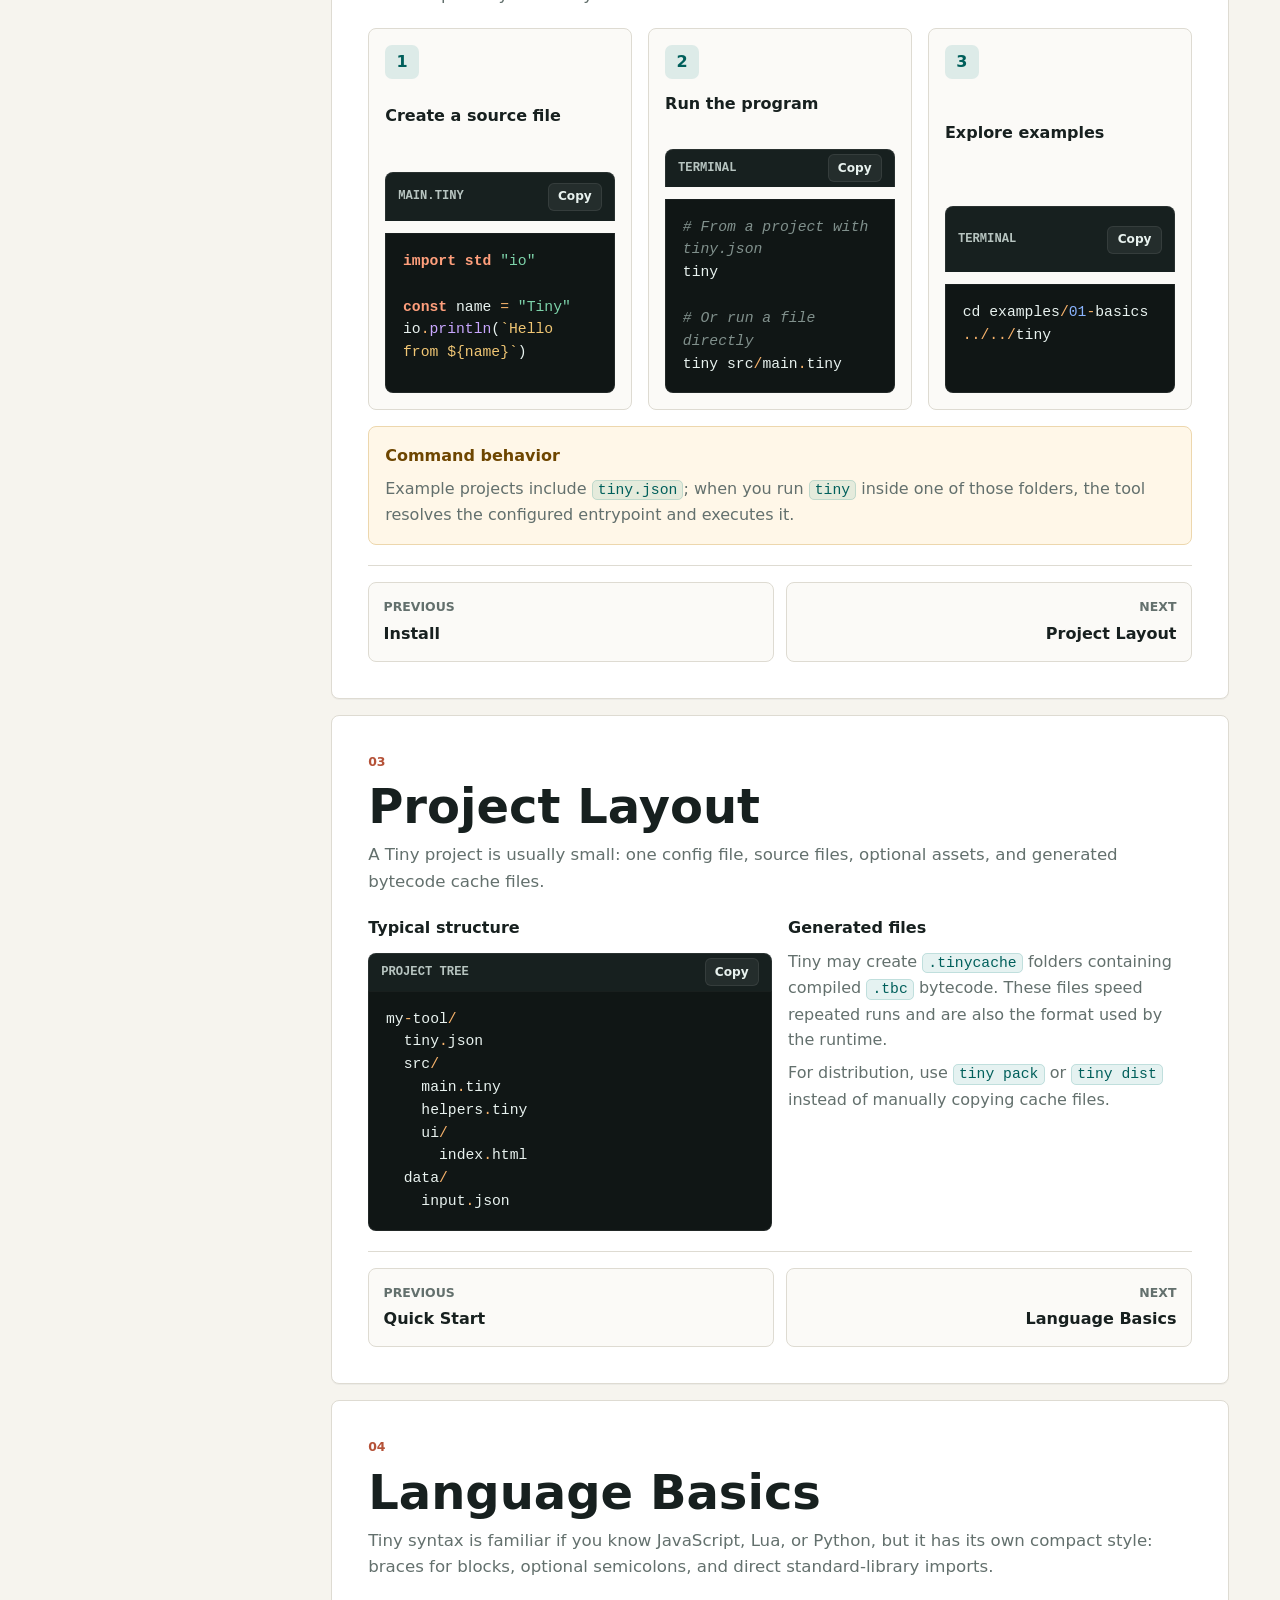
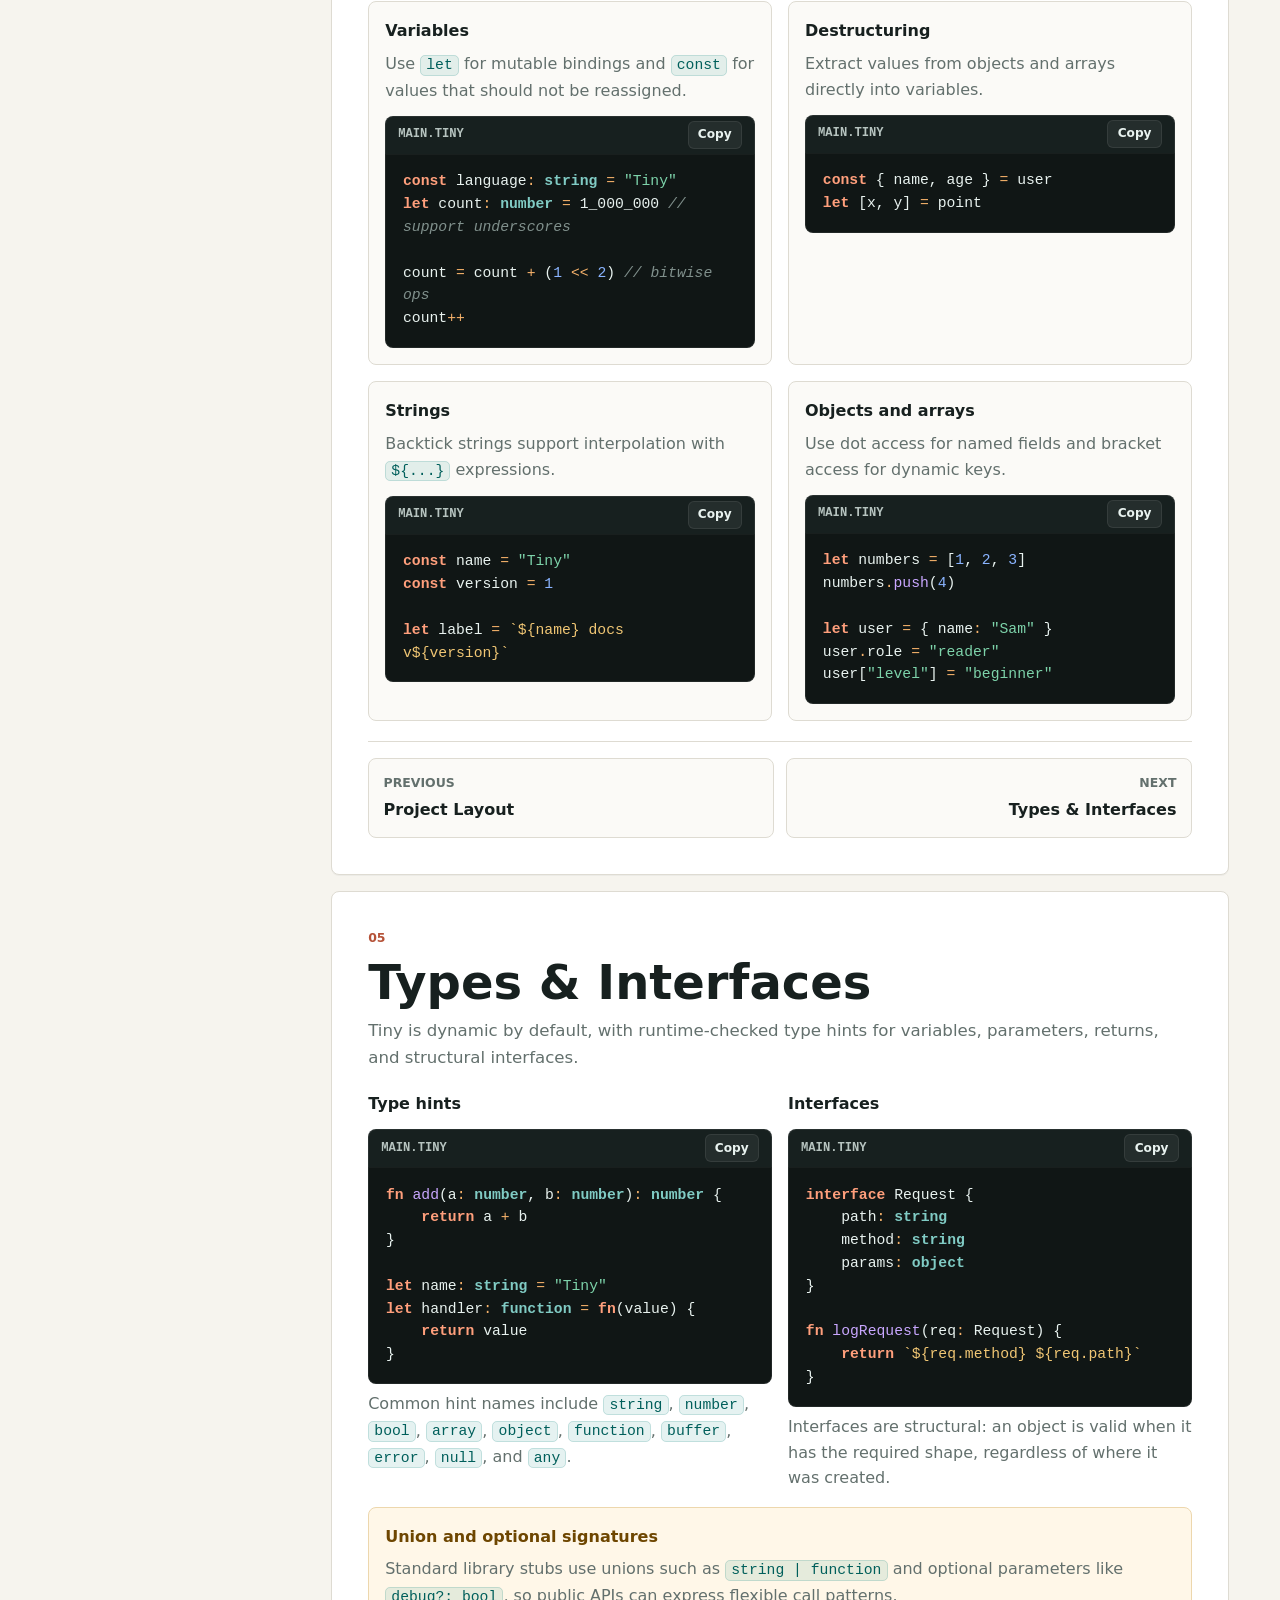
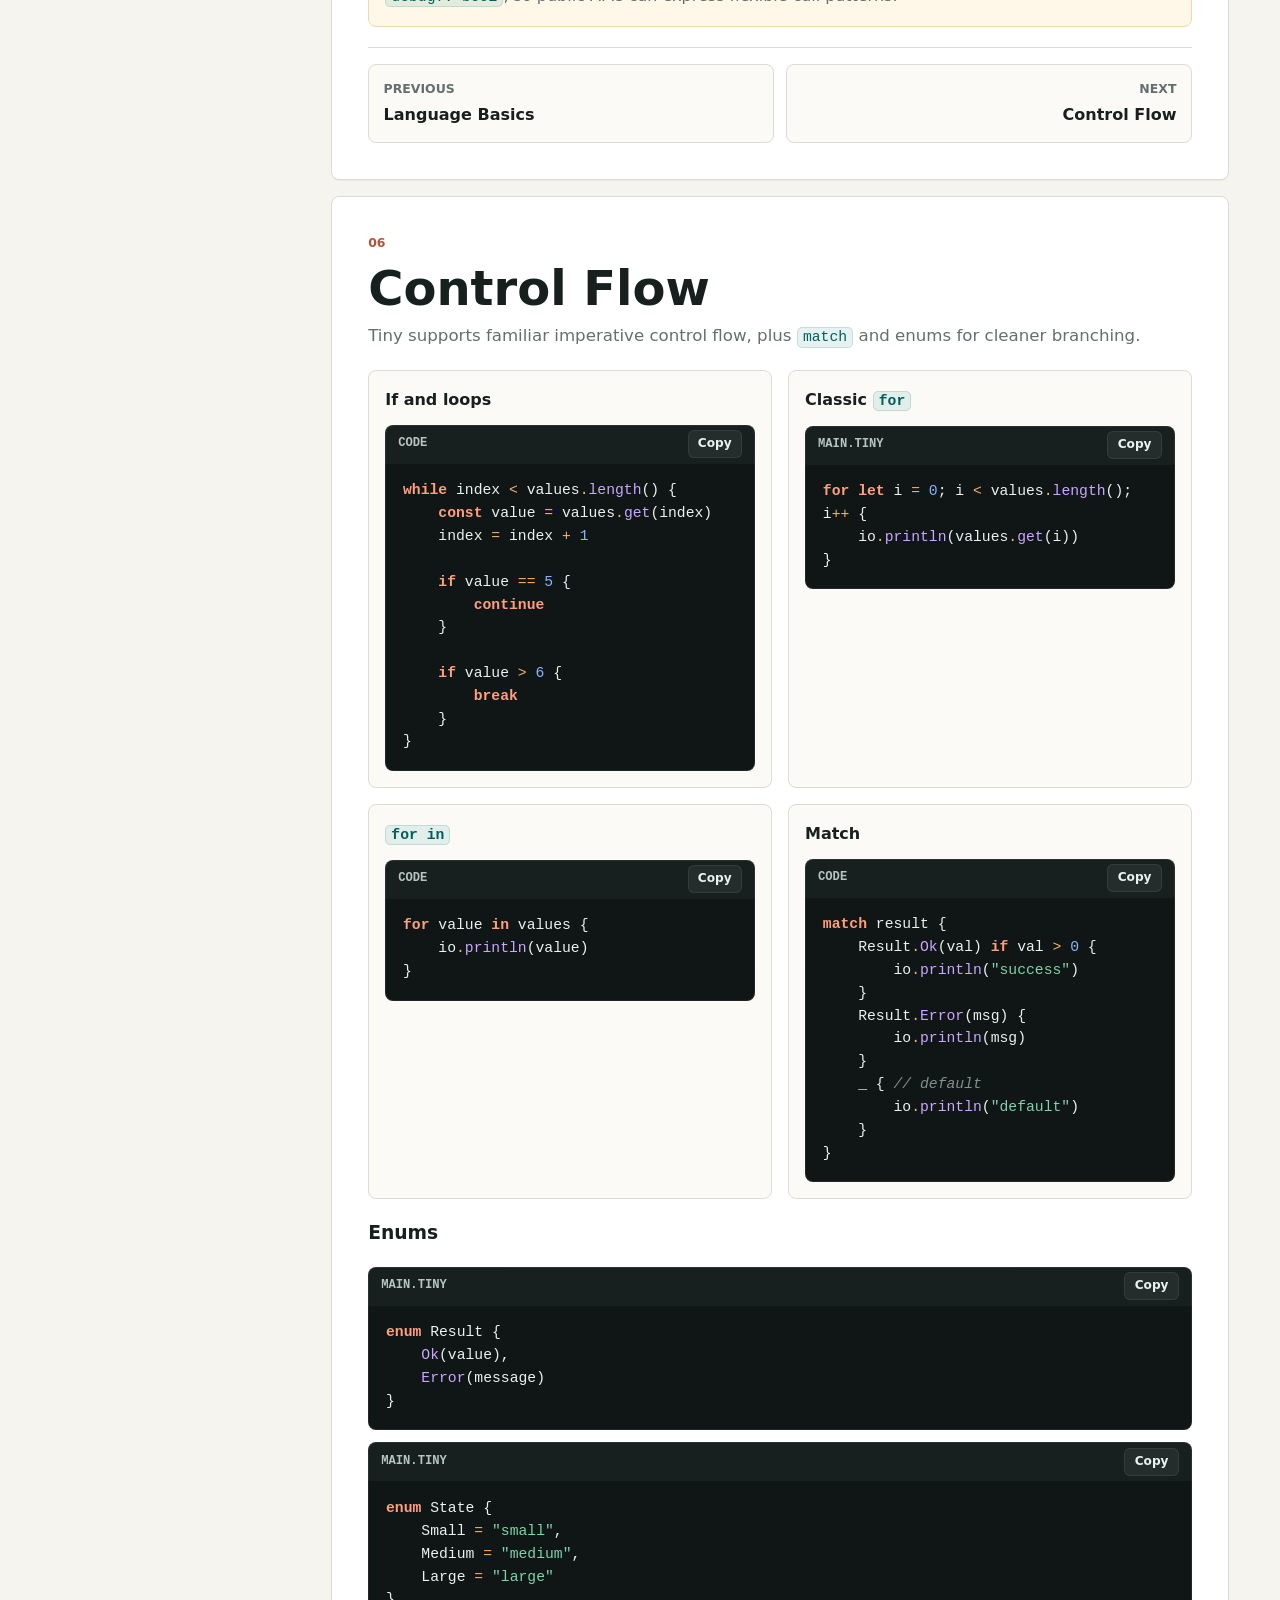
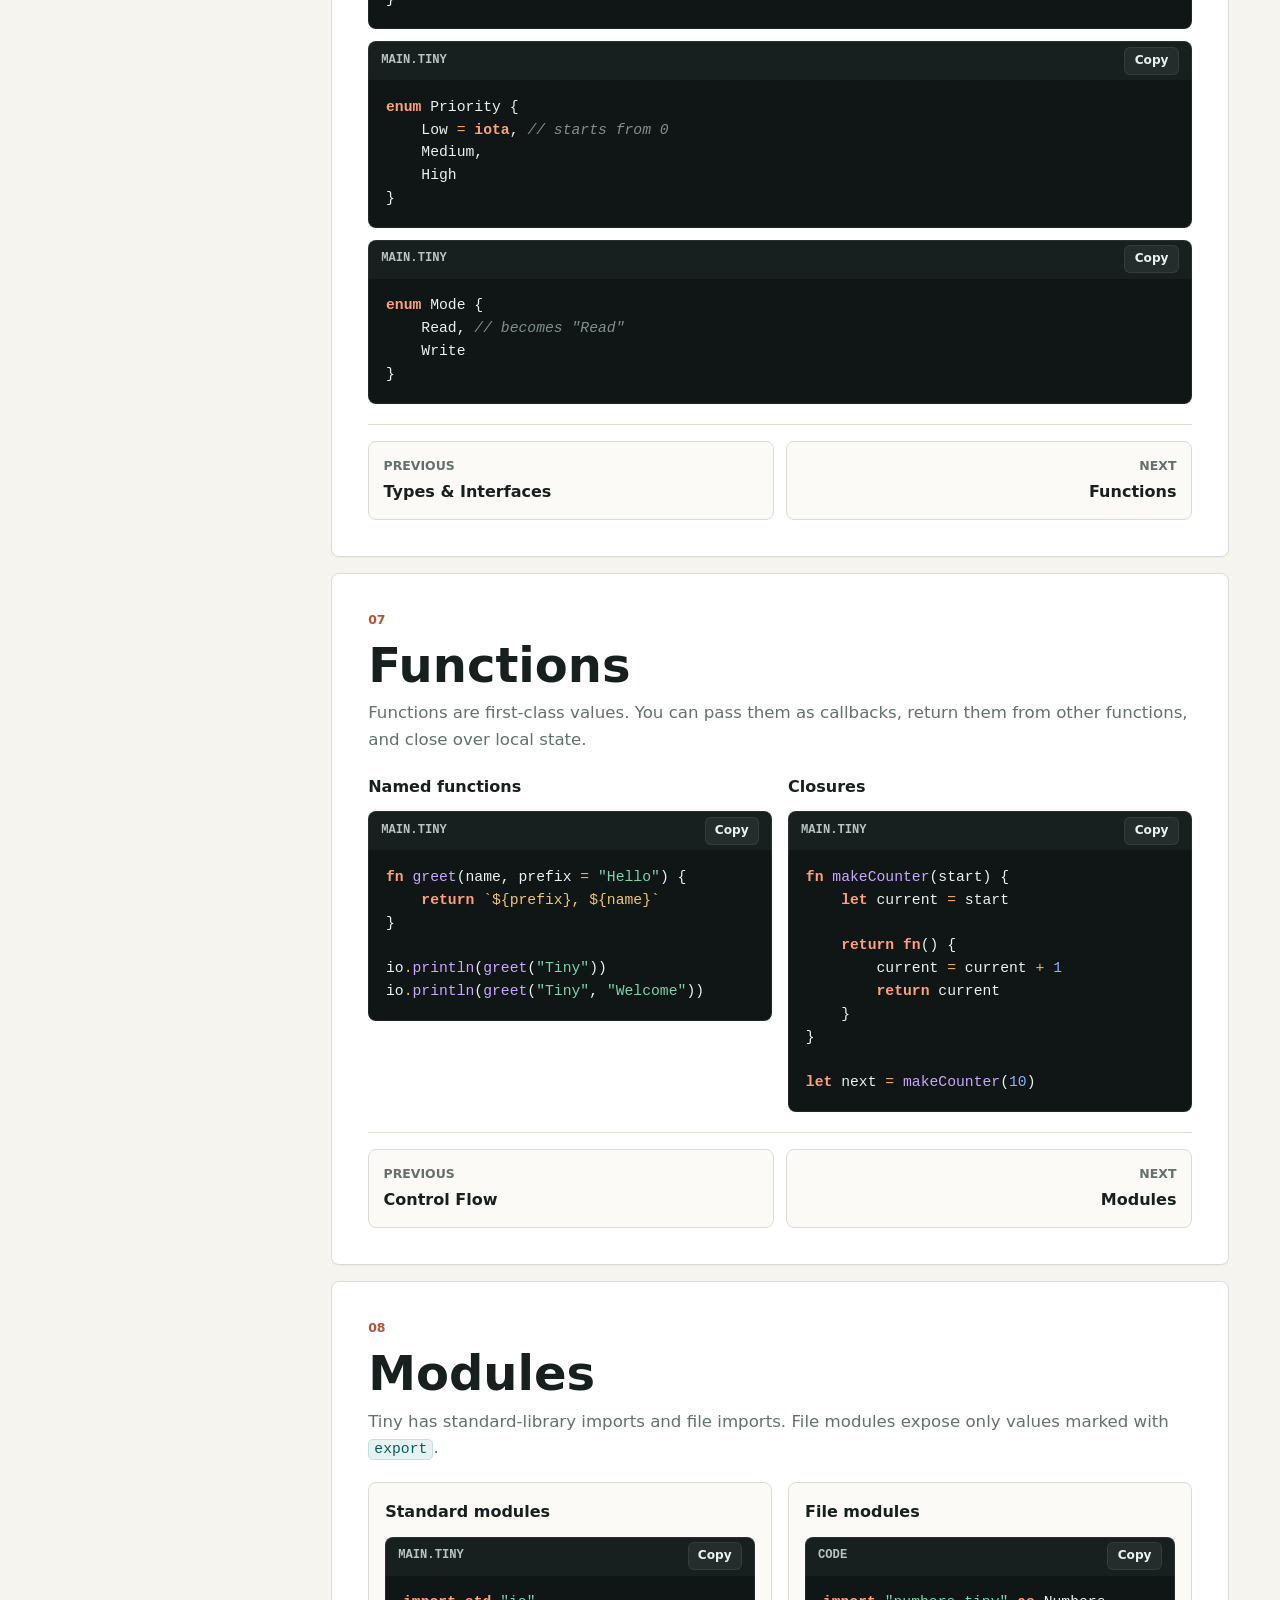
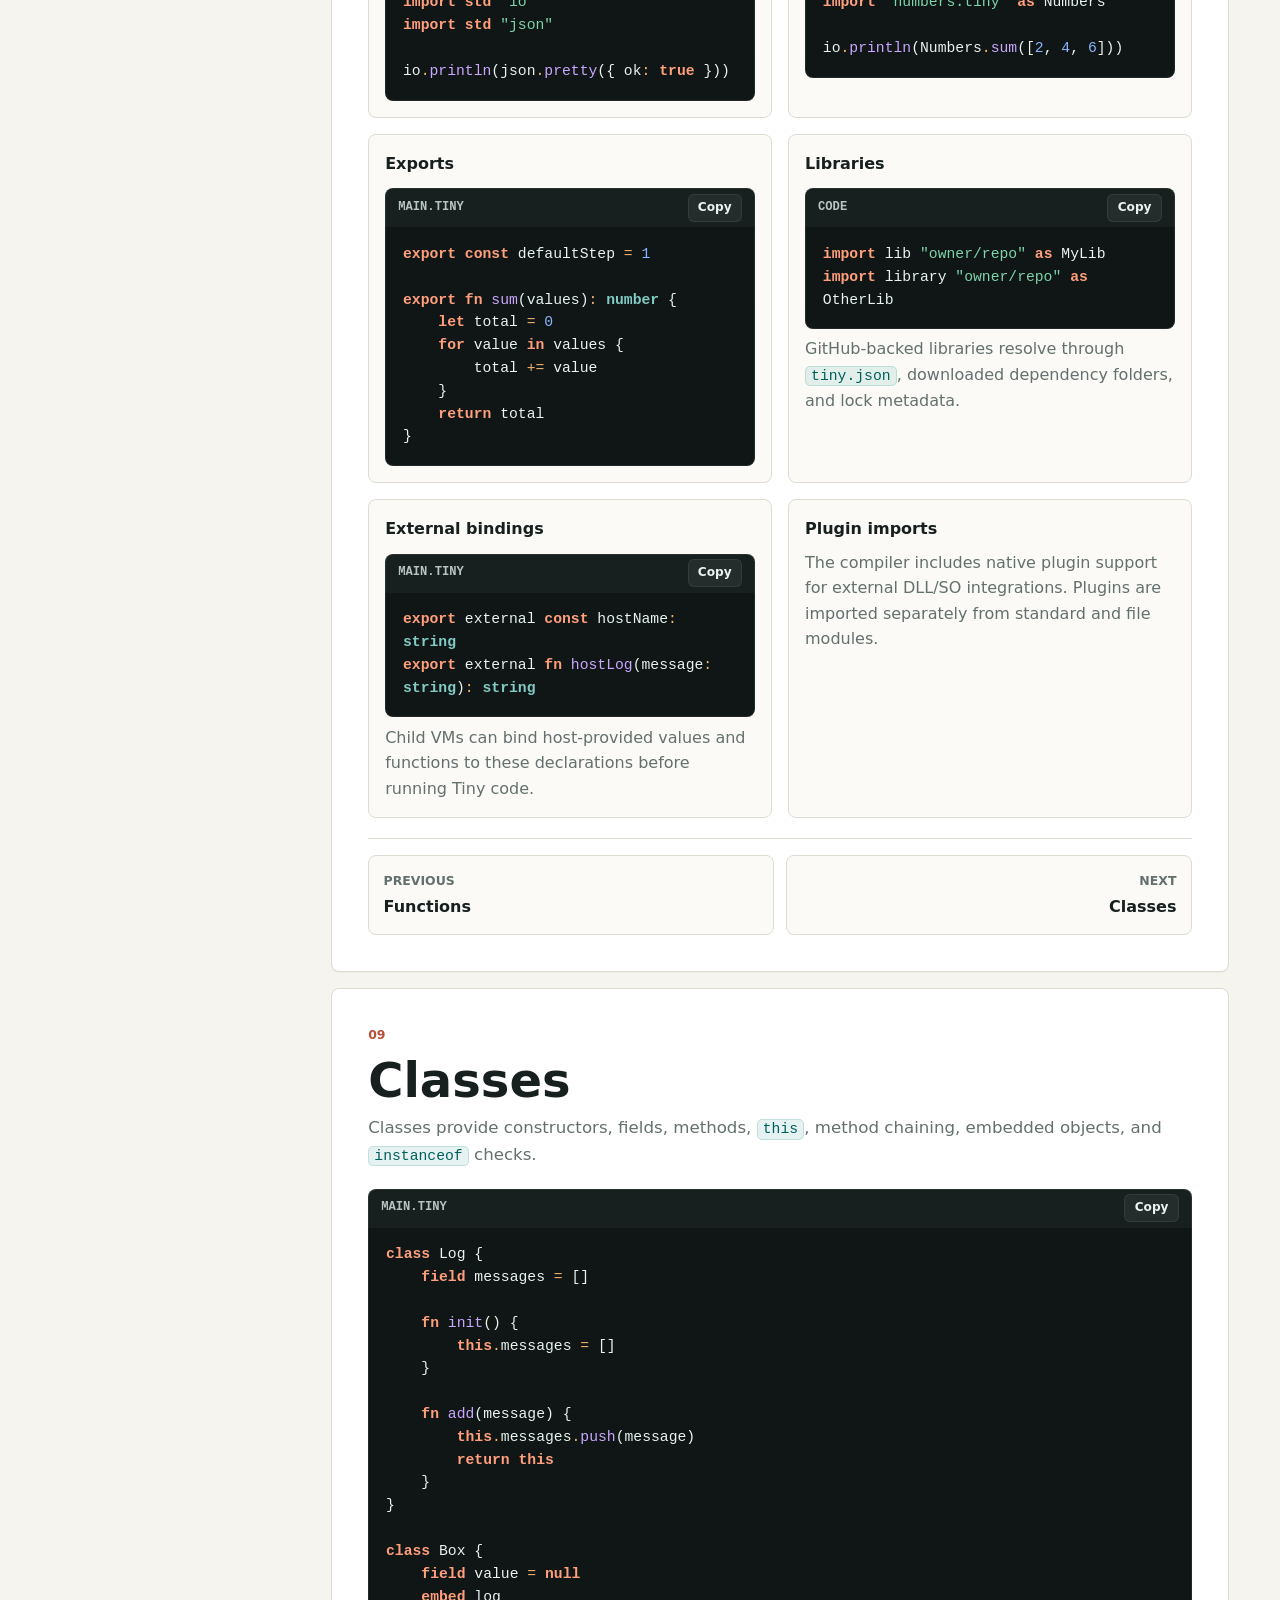
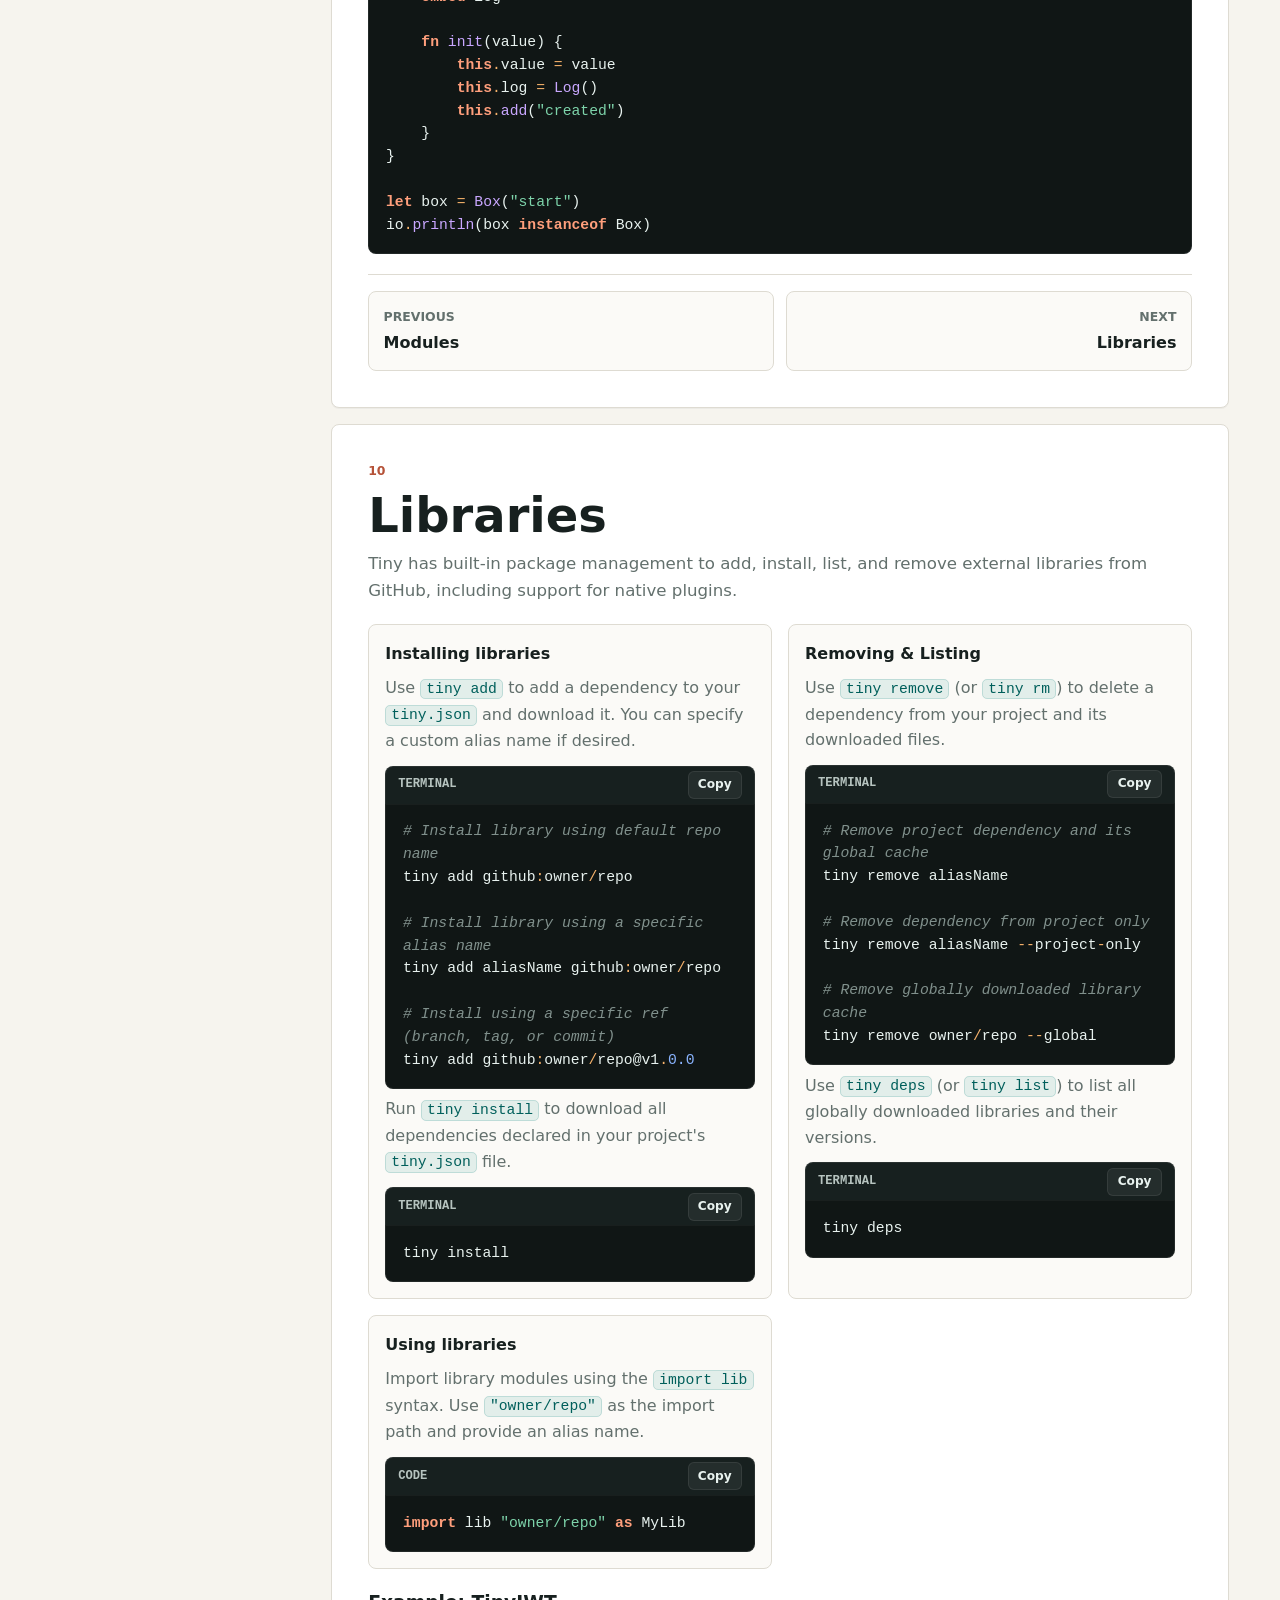
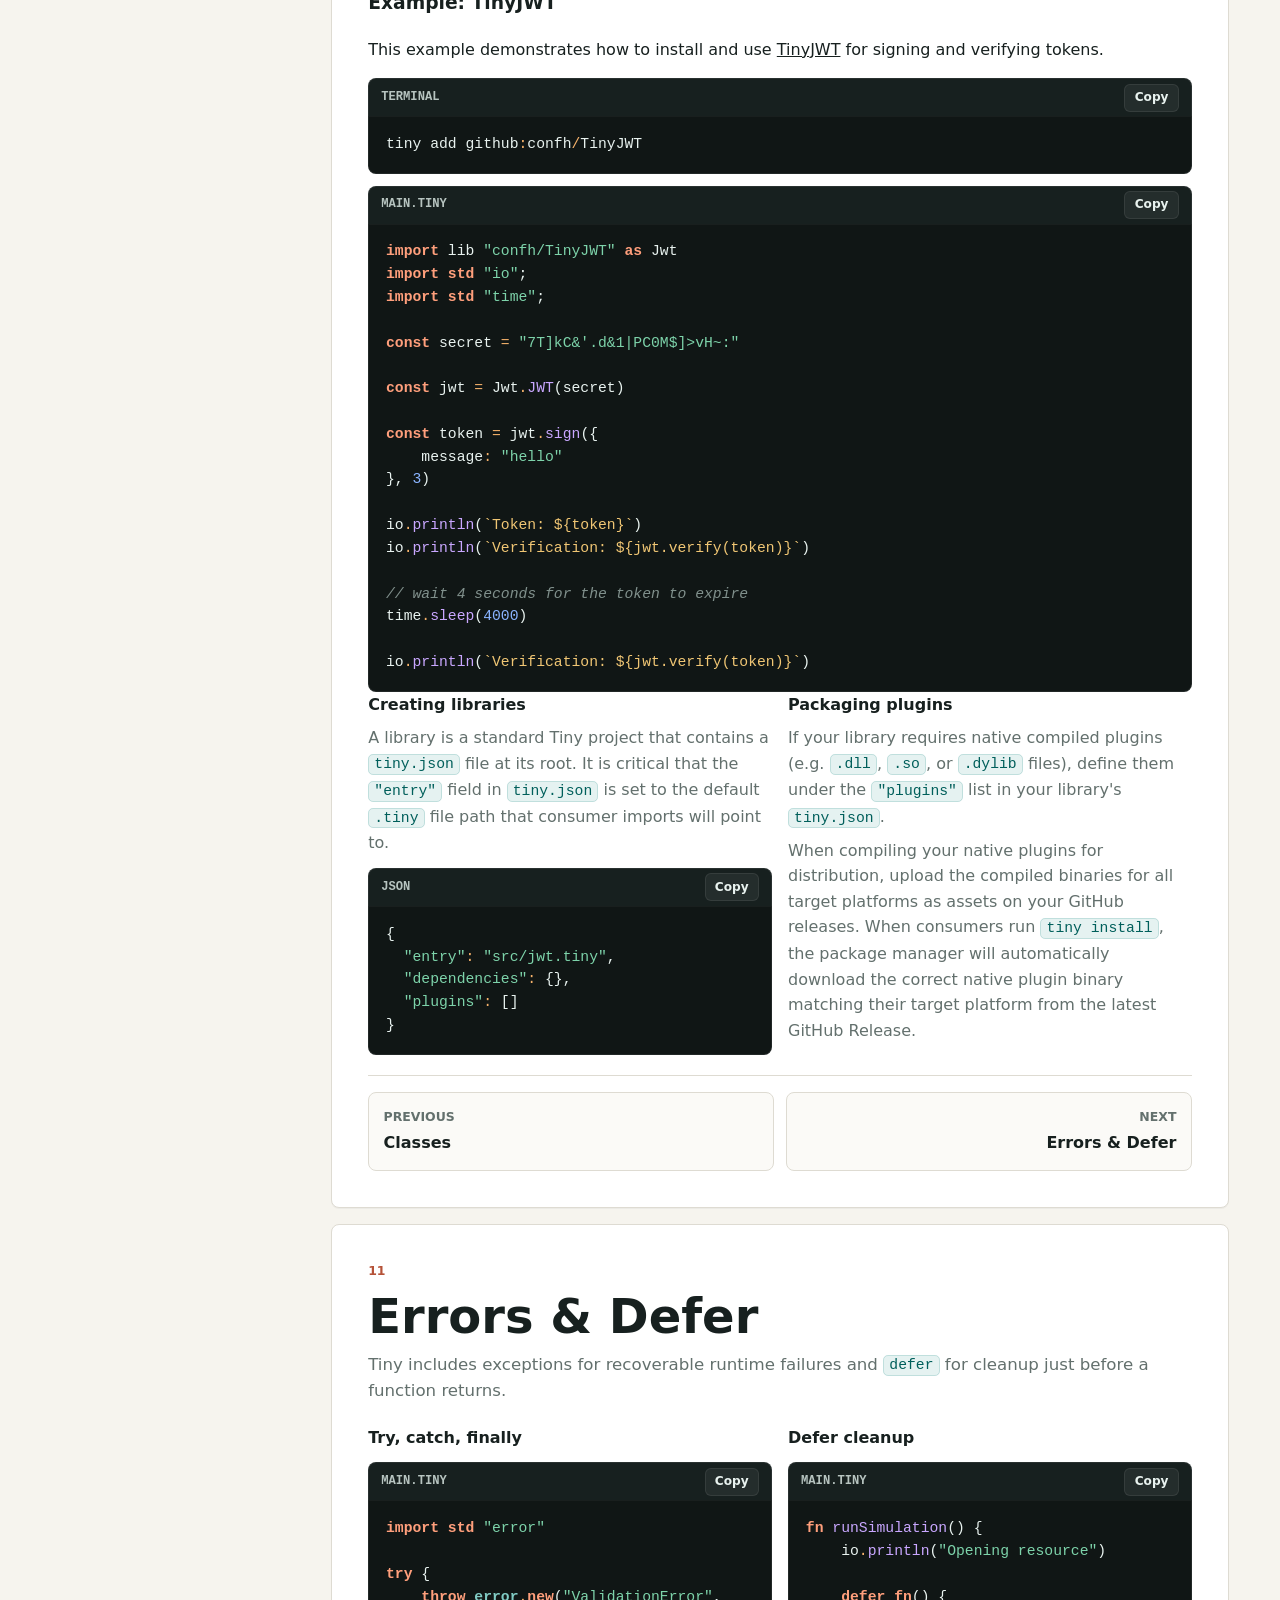
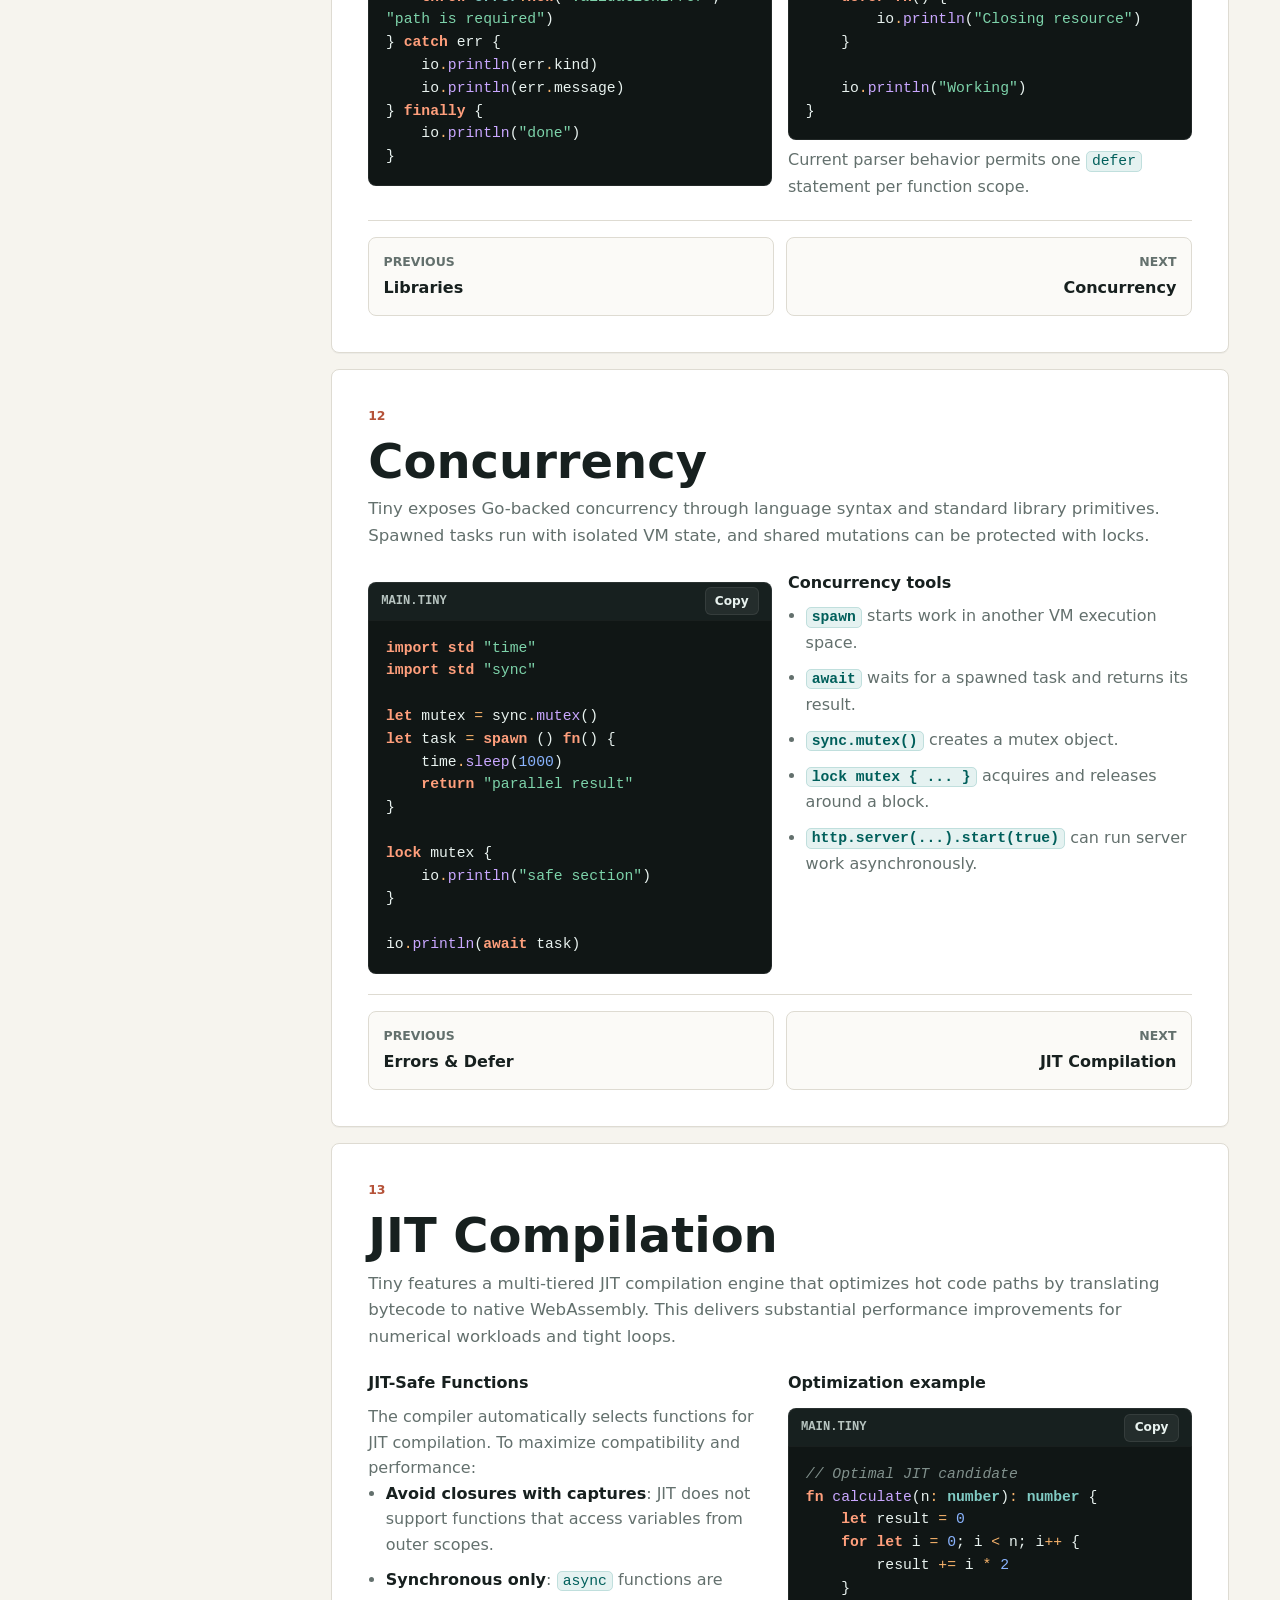
==== commit 151b9a5f: "feat: add observer, webview2, runtime VM, and updates This release bumps version to 0.2.9 with bytec" ====
--- a/docs/index.html
+++ b/docs/index.html
@@ -486,7 +486,7 @@
       </section>
 
       <section class="doc-section" id="modules"
-        data-search="modules import export std alias namespace private file plugin">
+        data-search="modules import export std alias external private file plugin library">
         <div class="section-heading">
           <p class="eyebrow">08</p>
           <h2>Modules</h2>
@@ -519,6 +519,18 @@
     }
     return total
 }</code></pre>
+          </article>
+          <article>
+            <h3>Libraries</h3>
+            <pre><code>import lib "owner/repo" as MyLib
+import library "owner/repo" as OtherLib</code></pre>
+            <p>GitHub-backed libraries resolve through `tiny.json`, downloaded dependency folders, and lock metadata.</p>
+          </article>
+          <article>
+            <h3>External bindings</h3>
+            <pre><code>export external const hostName: string
+export external fn hostLog(message: string): string</code></pre>
+            <p>Child VMs can bind host-provided values and functions to these declarations before running Tiny code.</p>
           </article>
           <article>
             <h3>Plugin imports</h3>
@@ -763,7 +775,7 @@
       </section>
 
       <section class="doc-section" id="embedding"
-        data-search="embedding embedstr embedbin embeddir assets binary string webview config">
+        data-search="embedding embedtext embedbytes embedfolder assets binary string webview config">
         <div class="section-heading">
           <p class="eyebrow">14</p>
           <h2>Embedding Assets</h2>
@@ -774,17 +786,17 @@
         <div class="reference-grid">
           <article>
             <h3>Text</h3>
-            <pre><code>embedstr "./data.json" const data
+            <pre><code>embedtext "./data.json" const data
 io.println(data)</code></pre>
           </article>
           <article>
             <h3>Binary</h3>
-            <pre><code>embedbin "./icon.png" const iconBytes
+            <pre><code>embedbytes "./icon.png" const iconBytes
 fs.writeBytes("icon-copy.png", iconBytes)</code></pre>
           </article>
           <article>
             <h3>Directory</h3>
-            <pre><code>embeddir "./ui" const assets
+            <pre><code>embedfolder "./ui" const assets
 const html = assets["index.html"]</code></pre>
           </article>
           <article>
@@ -825,7 +837,7 @@
       </section>
 
       <section class="doc-section" id="stdlib"
-        data-search="standard library std validate url io json fs http array math process regex runtime sync time ui desktop net object path buffer tests app error strings">
+        data-search="standard library std validate url io json fs http array math process regex runtime sync time ui desktop net object path buffer tests app error strings websocket observer tray os metadata">
         <div class="section-heading">
           <p class="eyebrow">16</p>
           <h2>Standard Library</h2>
@@ -851,19 +863,35 @@
             <span role="cell">Parse, stringify, pretty-print, read JSON files, and write JSON files.</span>
           </div>
           <div role="row">
+            <strong role="cell">`strings`</strong>
+            <span role="cell">String helpers for case conversion, trimming, splitting, replacing, containment checks, and builders.</span>
+          </div>
+          <div role="row">
             <strong role="cell">`fs`</strong>
             <span role="cell">Read/write files, bytes, directories, stat paths, copy, remove, and create
               directories.</span>
           </div>
           <div role="row">
+            <strong role="cell">`os`</strong>
+            <span role="cell">Operating-system information and environment-facing helpers for portable scripts.</span>
+          </div>
+          <div role="row">
             <strong role="cell">`http`</strong>
             <span role="cell">HTTP client helpers and a route-based server with JSON/text responses.</span>
           </div>
           <div role="row">
+            <strong role="cell">`websocket`</strong>
+            <span role="cell">WebSocket client and server support for real-time message workflows.</span>
+          </div>
+          <div role="row">
             <strong role="cell">`array`</strong>
             <span role="cell">Helpers such as `range`, `from`, and native operations: `reduce`, `sort`, `flat`, `map`, `filter`.</span>
           </div>
           <div role="row">
+            <strong role="cell">`buffer`</strong>
+            <span role="cell">Byte buffers with length, hex conversion, indexed `u8` reads/writes, and string conversion.</span>
+          </div>
+          <div role="row">
             <strong role="cell">`math`</strong>
             <span role="cell">Numeric helpers, trigonometry, clamping, sums, and matrix operations.</span>
           </div>
@@ -881,7 +909,7 @@
           </div>
           <div role="row">
             <strong role="cell">`ui`</strong>
-            <span role="cell">Native WebView windows, HTML content, navigation, and JS-to-Tiny callbacks.</span>
+            <span role="cell">Native WebView windows, window controls (frameless, minimize, maximize, drag/resize), HTML content, navigation, and JS-to-Tiny callbacks.</span>
           </div>
           <div role="row">
             <strong role="cell">`desktop`</strong>
@@ -906,7 +934,23 @@
           </div>
           <div role="row">
             <strong role="cell">`runtime`</strong>
-            <span role="cell">Thread locking, fatal handlers, memory stats, and manual GC.</span>
+            <span role="cell">Thread locking, fatal handlers, memory stats, manual GC, child VMs, and source/bytecode compilation.</span>
+          </div>
+          <div role="row">
+            <strong role="cell">`observer`</strong>
+            <span role="cell">Live process telemetry, status, messages, events, commands, exposed functions, and shutdown hooks.</span>
+          </div>
+          <div role="row">
+            <strong role="cell">`app`</strong>
+            <span role="cell">Register command callbacks and run lightweight command-style apps.</span>
+          </div>
+          <div role="row">
+            <strong role="cell">`tray`</strong>
+            <span role="cell">Native tray menu support where the platform backend is available.</span>
+          </div>
+          <div role="row">
+            <strong role="cell">`error`</strong>
+            <span role="cell">Create structured error objects for `throw`, `try`, and `catch` flows.</span>
           </div>
           <div role="row">
             <strong role="cell">`tests`</strong>
@@ -937,7 +981,7 @@
             rel="noopener noreferrer"><strong>04 Arrays & Objects</strong><span>Methods, nested objects, bracket
               access.</span></a>
           <a href="https://github.com/confh/Tiny/tree/master/examples/05-modules" target="_blank"
-            rel="noopener noreferrer"><strong>05 Modules</strong><span>Imports, aliases, namespaces, explicit
+            rel="noopener noreferrer"><strong>05 Modules</strong><span>Imports, aliases, file modules, explicit
               exports.</span></a>
           <a href="https://github.com/confh/Tiny/tree/master/examples/06-classes" target="_blank"
             rel="noopener noreferrer"><strong>06 Classes</strong><span>Constructors, methods, embeds,
@@ -957,7 +1001,7 @@
           <a href="https://github.com/confh/Tiny/tree/master/examples/11-defer" target="_blank"
             rel="noopener noreferrer"><strong>11 Defer</strong><span>Cleanup work before function return.</span></a>
           <a href="https://github.com/confh/Tiny/tree/master/examples/12-embed" target="_blank"
-            rel="noopener noreferrer"><strong>12 Embed</strong><span>`embedstr`, `embedbin`, bundled static
+            rel="noopener noreferrer"><strong>12 Embed</strong><span>`embedtext`, `embedbytes`, `embedfolder`, bundled static
               data.</span></a>
           <a href="https://github.com/confh/Tiny/tree/master/examples/13-native-functions" target="_blank"
             rel="noopener noreferrer"><strong>13 Native Functions</strong><span>Go snippets compiled with
@@ -965,6 +1009,12 @@
           <a href="https://github.com/confh/Tiny/tree/master/examples/14-webview" target="_blank"
             rel="noopener noreferrer"><strong>14 WebView</strong><span>Desktop UI with embedded HTML and
               callbacks.</span></a>
+          <a href="https://github.com/confh/Tiny/tree/master/examples/15-runtime-vm" target="_blank"
+            rel="noopener noreferrer"><strong>15 Runtime VM</strong><span>Child VMs, runtime compilation, exported calls,
+              and host-bound external values.</span></a>
+          <a href="https://github.com/confh/Tiny/tree/master/examples/16-observer" target="_blank"
+            rel="noopener noreferrer"><strong>16 Observer</strong><span>Live runtime inspection, commands, events,
+              messages, and shutdown hooks.</span></a>
         </div>
       </section>
 
@@ -1207,6 +1257,16 @@
             <p>`native fn` compiles Go snippets through TinyGo/WASM, while plugins communicate with the VM through a
               JSON-compatible ABI.</p>
           </article>
+          <article>
+            <h3>Child VMs</h3>
+            <p>The `runtime` module can create isolated VMs, load source or bytecode into them, call exported functions,
+              and share selected host values through explicit external bindings.</p>
+          </article>
+          <article>
+            <h3>Runtime compilation</h3>
+            <p>Tiny programs can compile source strings or files to bytecode at runtime, then load that bytecode into a
+              child VM for plugin-like scripting workflows.</p>
+          </article>
         </div>
       </section>
 
@@ -1277,8 +1337,34 @@
           </article>
           <article>
             <h3>Windowed apps</h3>
-            <pre><code>tiny dist --windowed</code></pre>
-            <p>Use this for GUI apps on Windows when you do not want a console window.</p>
+            <pre><code>tiny dist src/main.tiny -o dist/app.exe --windowed --icon assets/app.ico</code></pre>
+            <p>Use `--windowed` for GUI apps on Windows when you do not want a console window. Use `--icon` with an
+              `.ico` file to set the Windows executable icon.</p>
+          </article>
+          <article>
+            <h3>Project scaffolding</h3>
+            <pre><code>tiny init my-app
+tiny task
+tiny task dist</code></pre>
+            <p>`init` creates `tiny.json`, a starter entry file, plugin/dist folders, and default scripts. `task` runs
+              named scripts from `tiny.json` and forwards extra arguments.</p>
+          </article>
+          <article>
+            <h3>Dependency lifecycle</h3>
+            <pre><code>tiny add github:owner/repo@v1.0.0
+tiny install --target linux-amd64
+tiny remove owner/repo
+tiny deps</code></pre>
+            <p>Dependencies are GitHub-backed packages. Tiny records resolved versions in `tiny.lock` and downloads
+              target-specific plugin assets from releases when packages declare them.</p>
+          </article>
+          <article>
+            <h3>Developer loop</h3>
+            <pre><code>tiny watch src/main.tiny
+tiny update
+tiny version</code></pre>
+            <p>`watch` restarts when the entry or imported files change. `update` replaces the Tiny binary with the
+              latest release asset for the current platform.</p>
           </article>
         </div>
       </section>
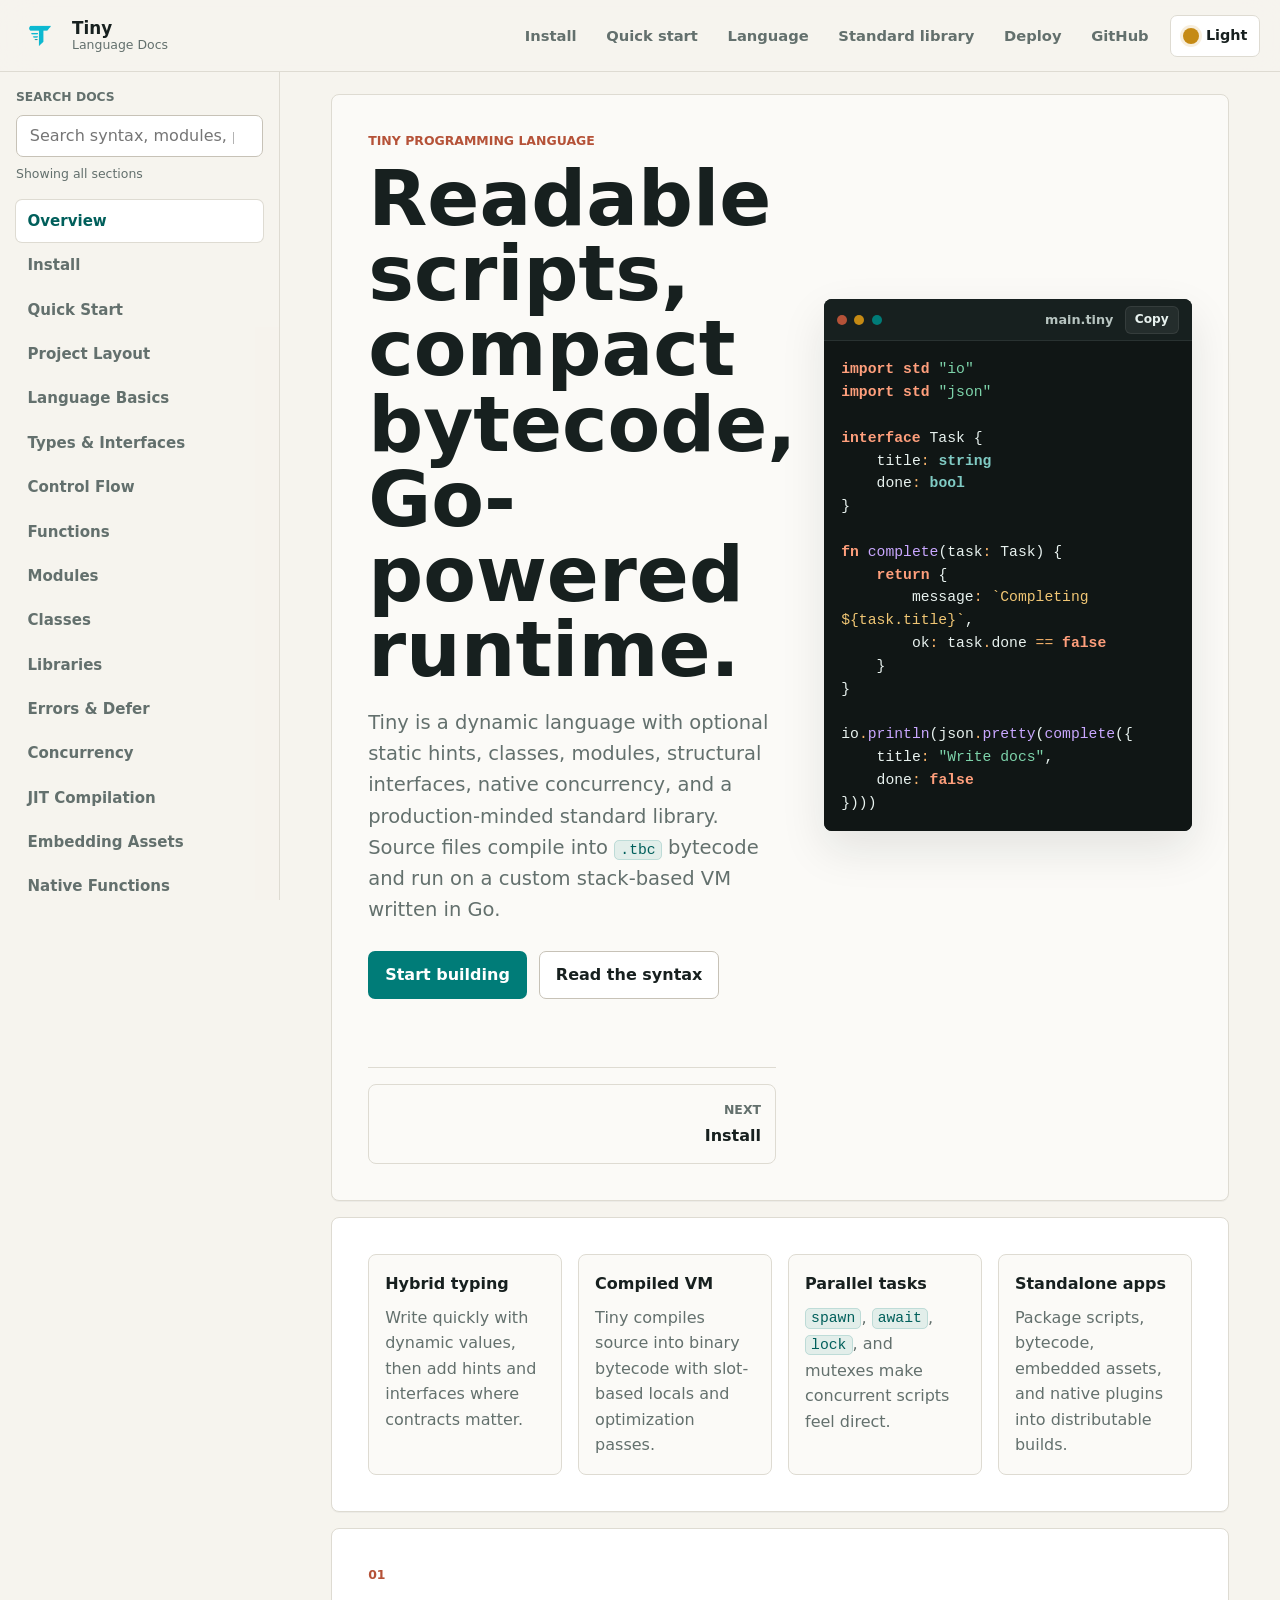
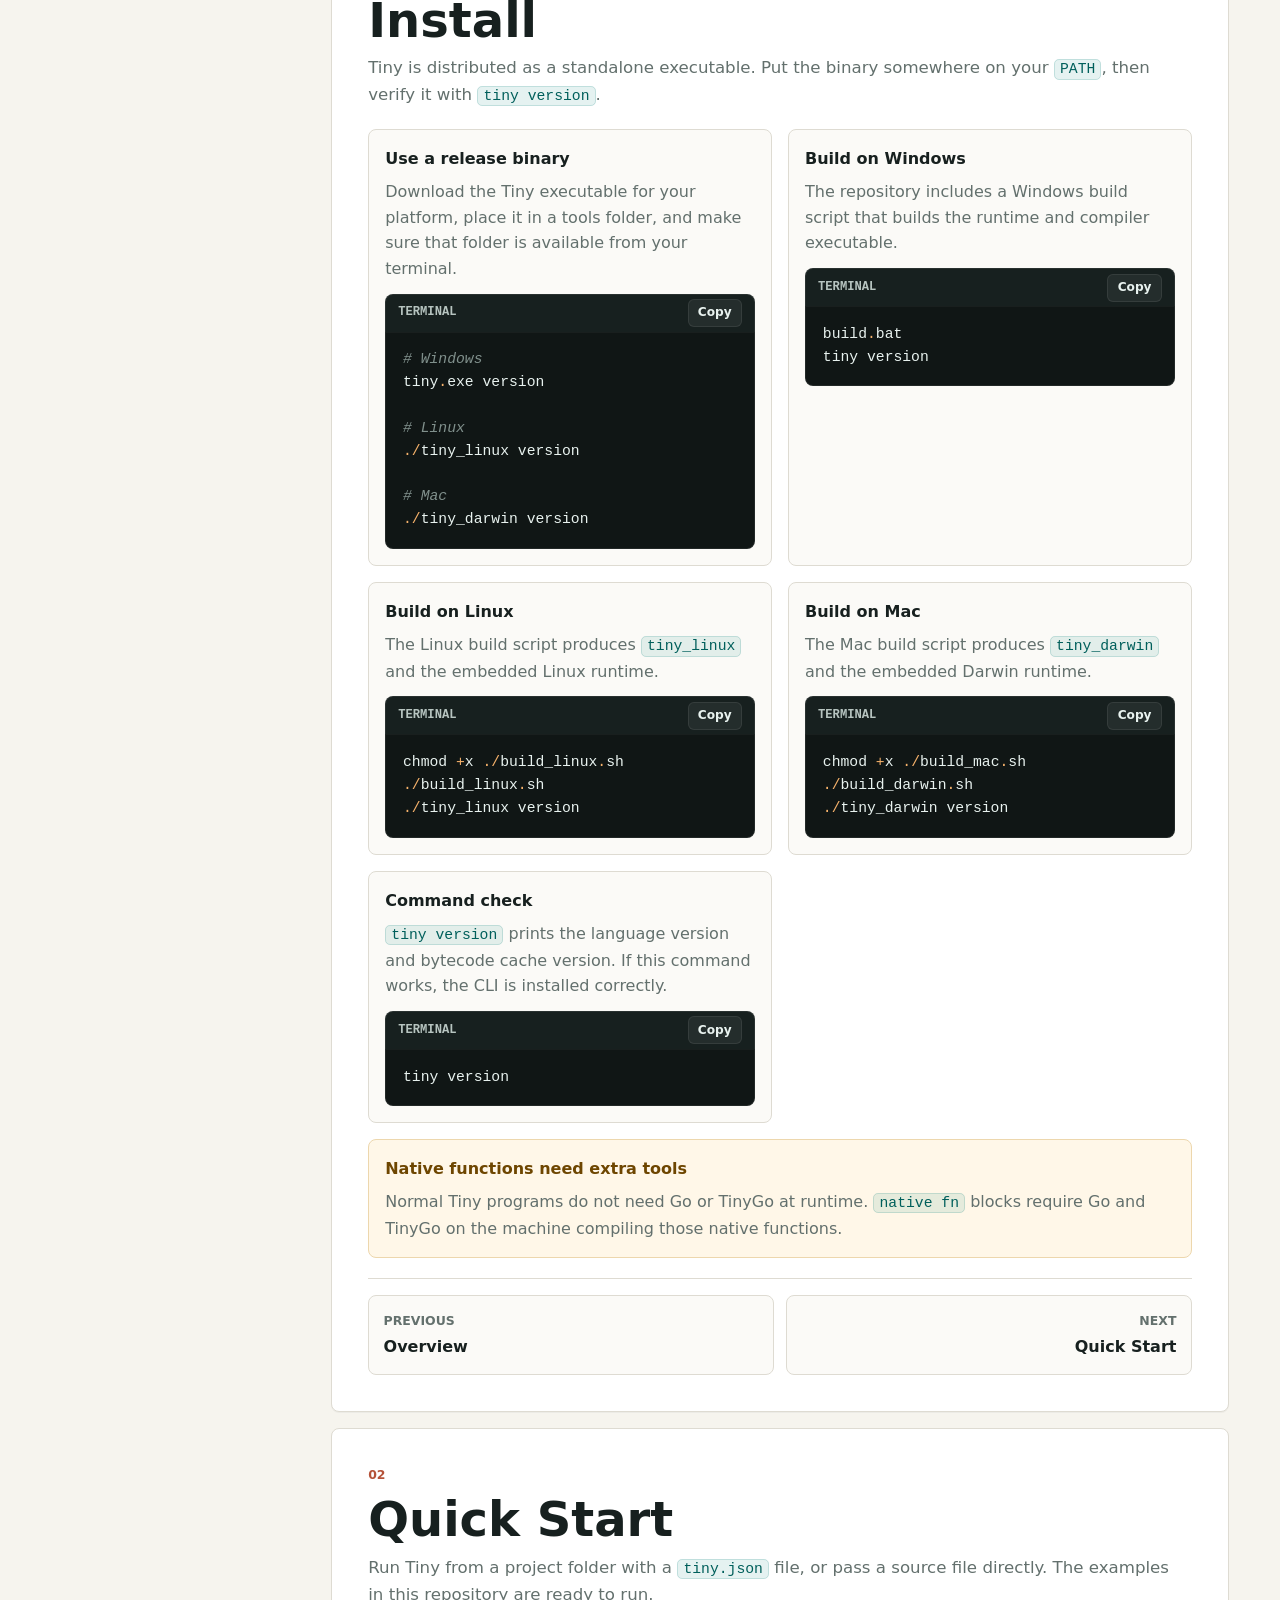
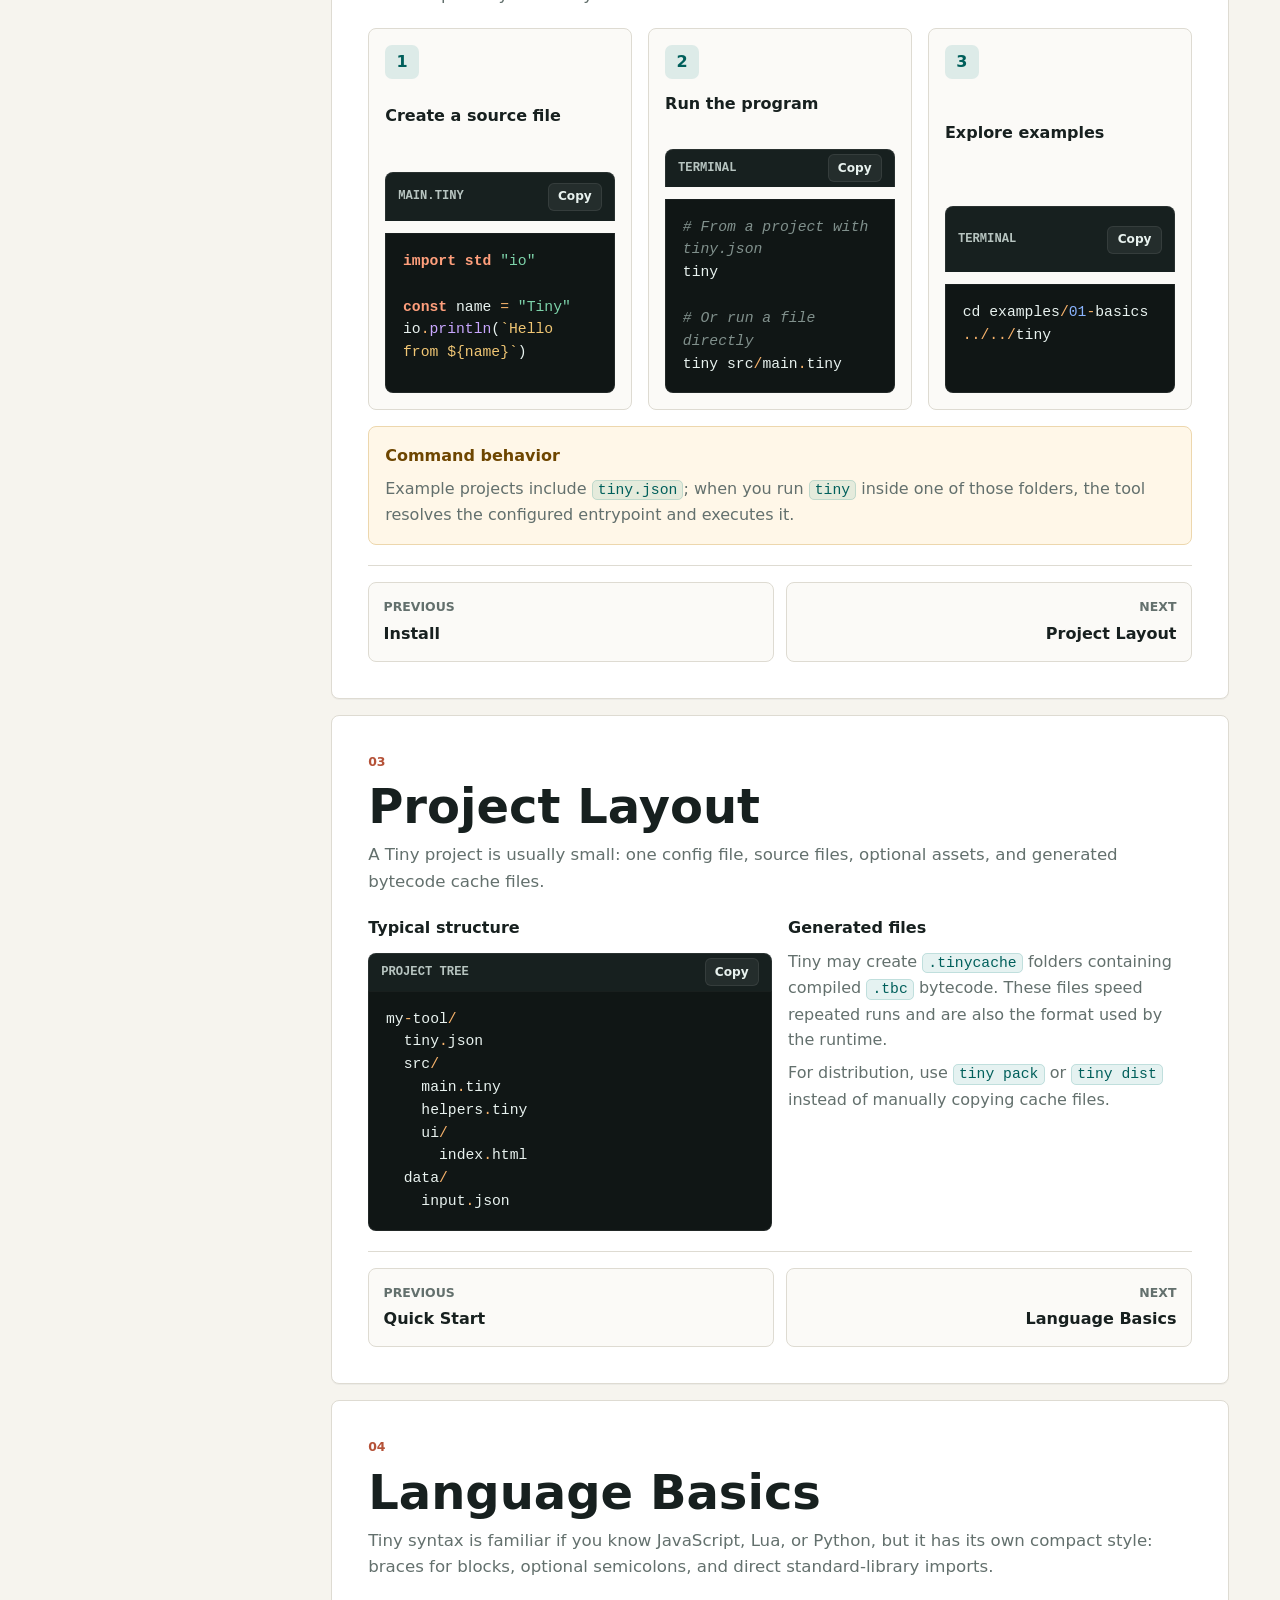
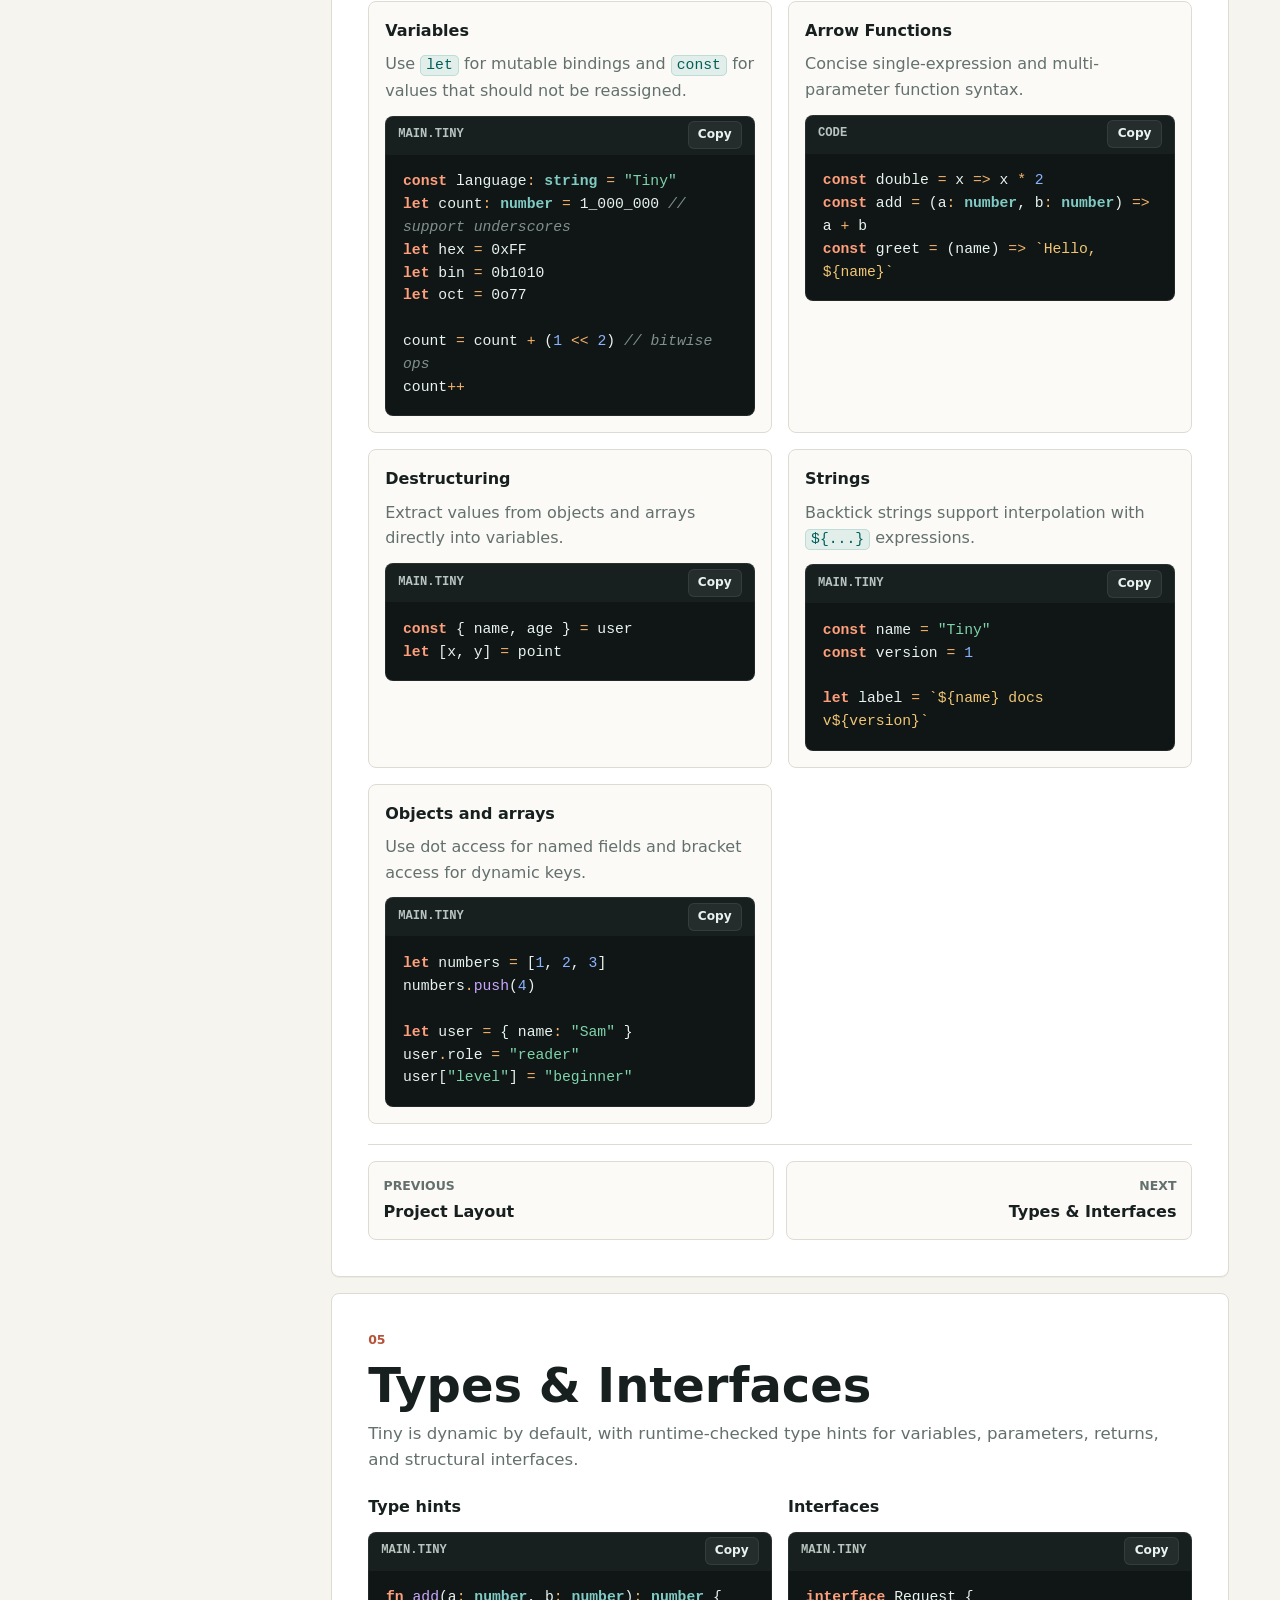
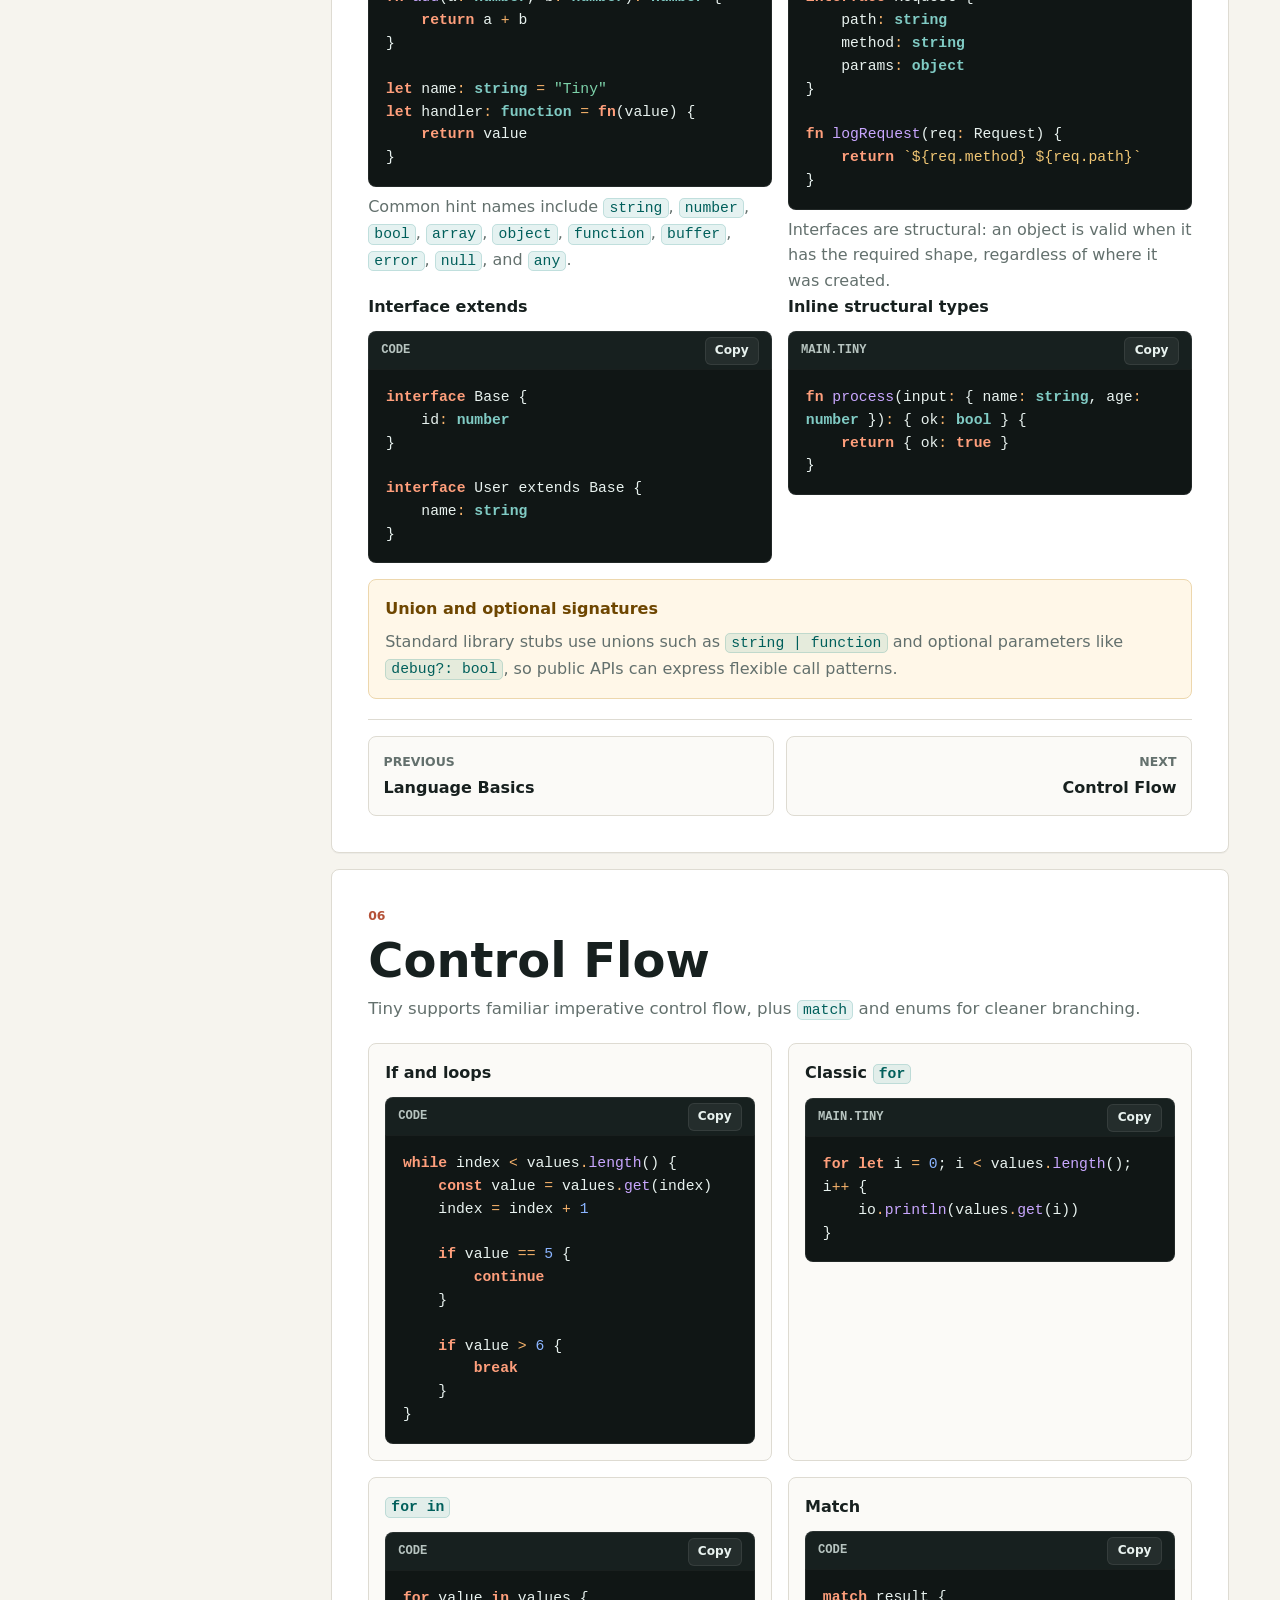
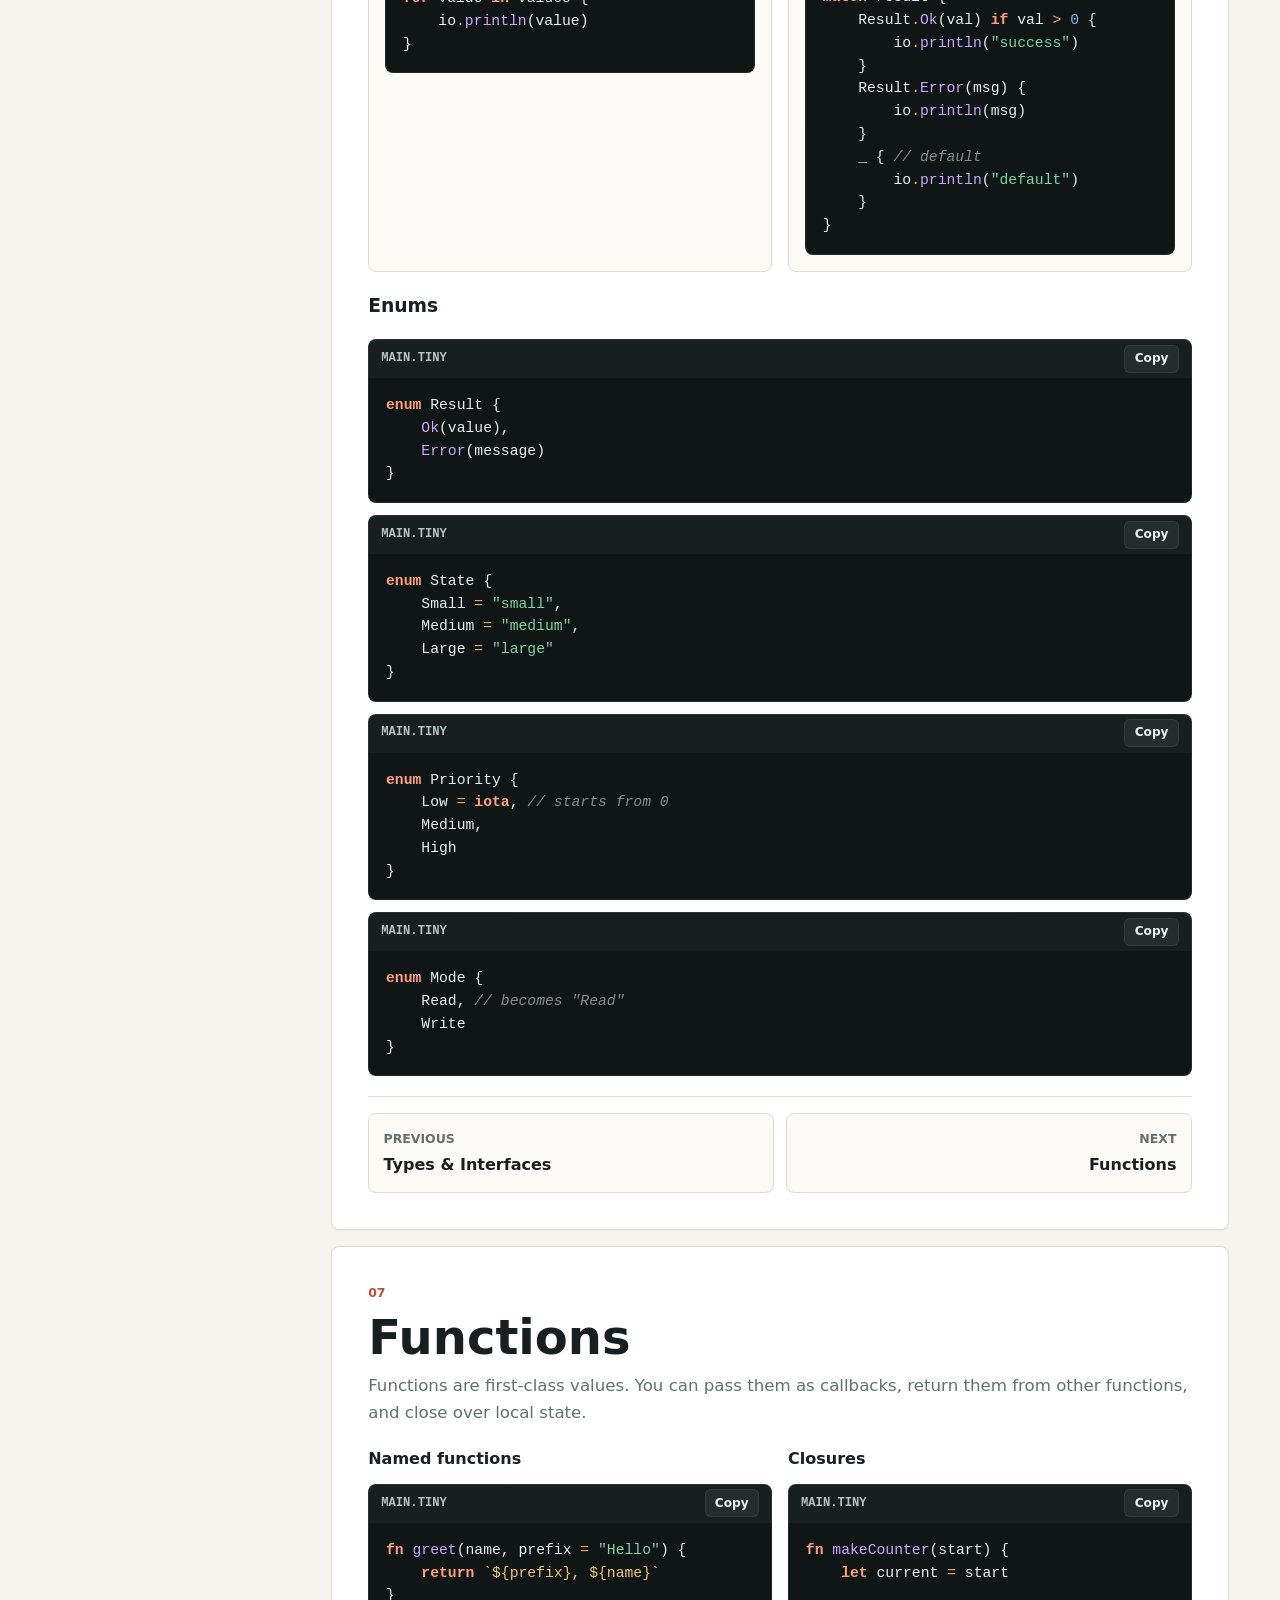
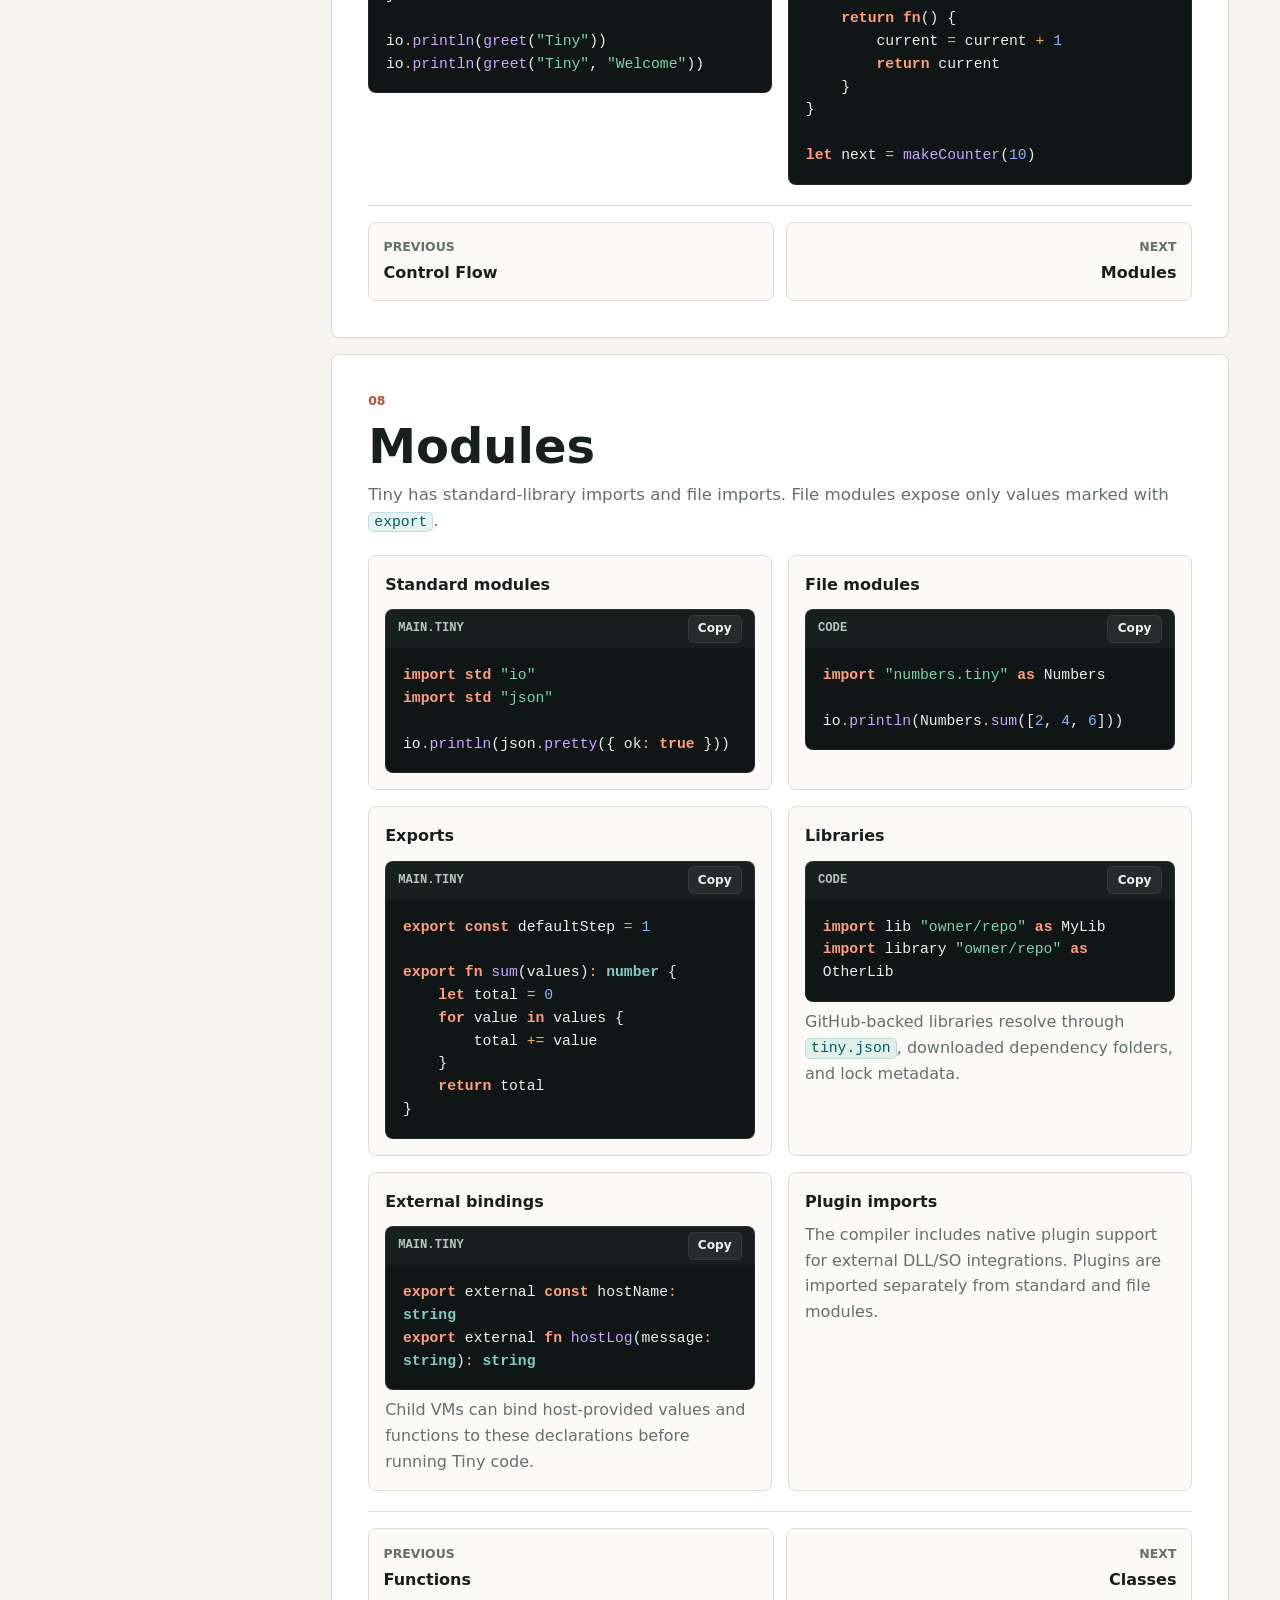
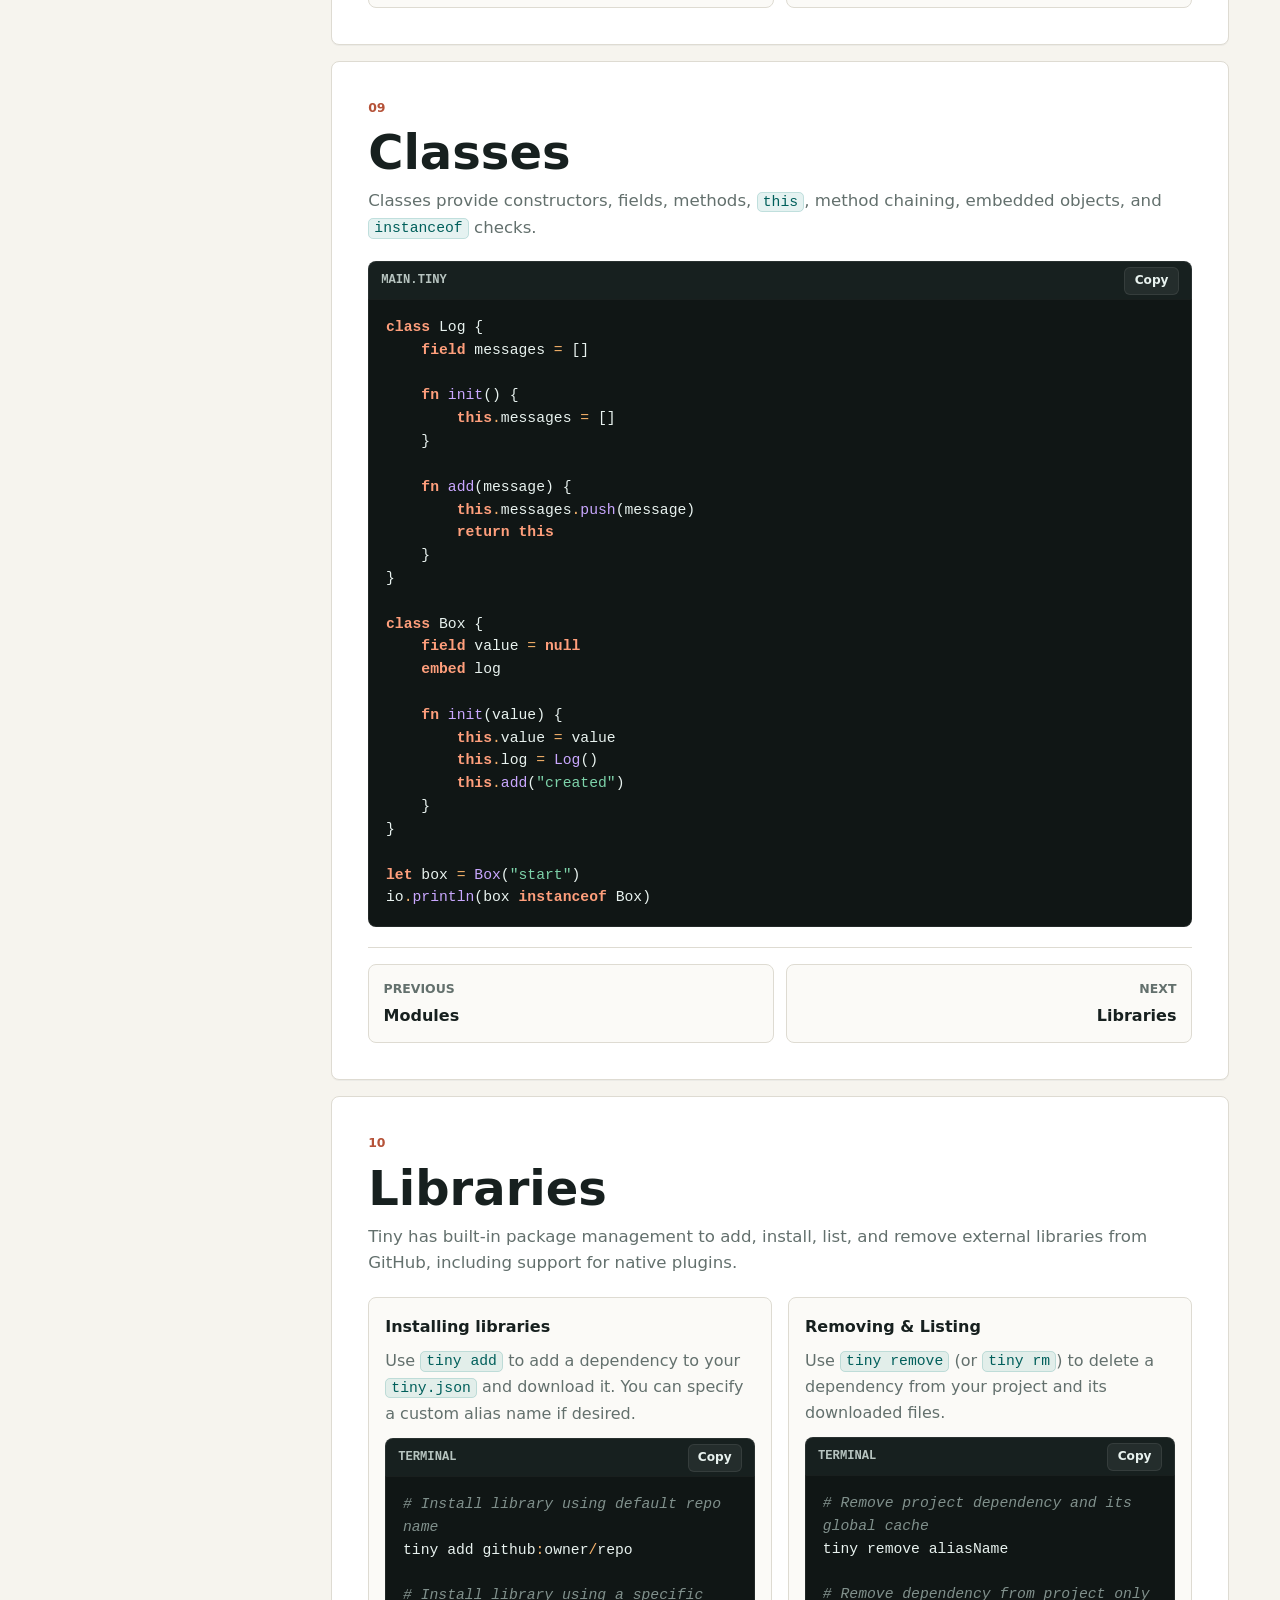
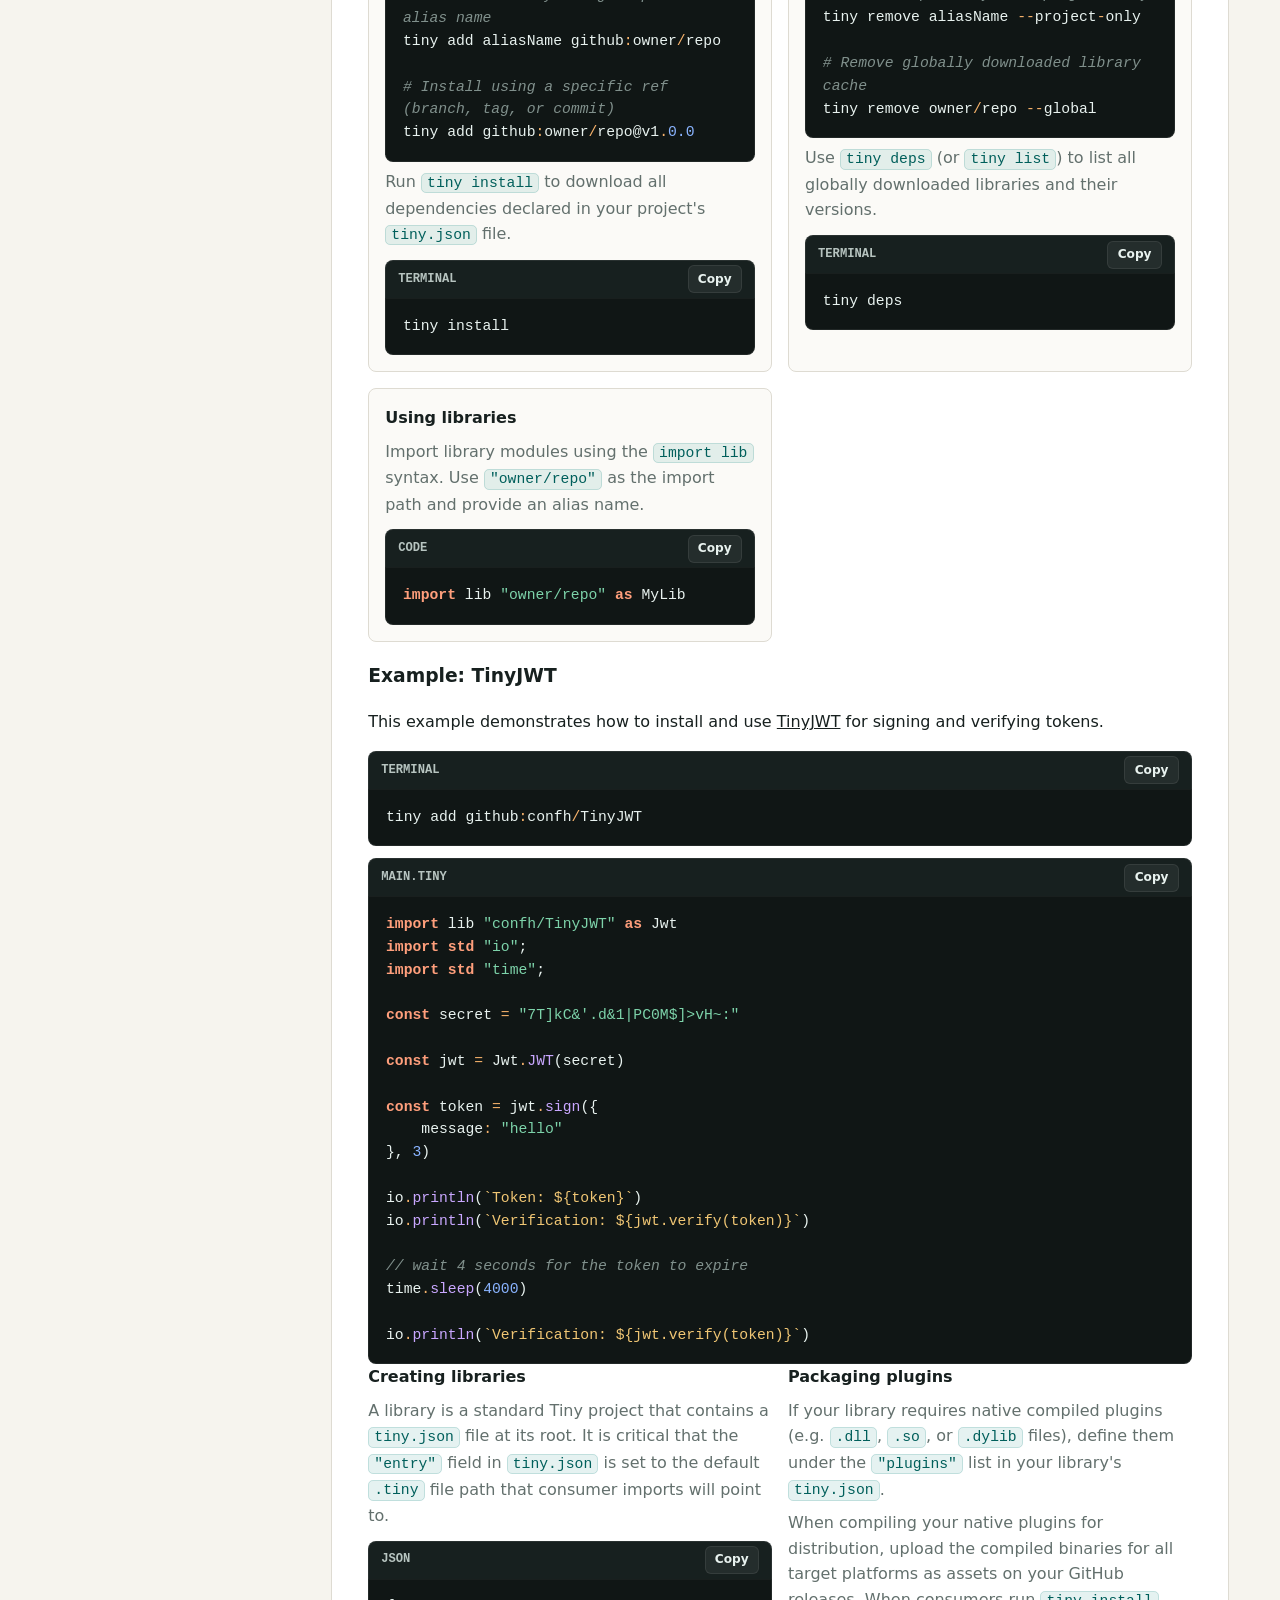
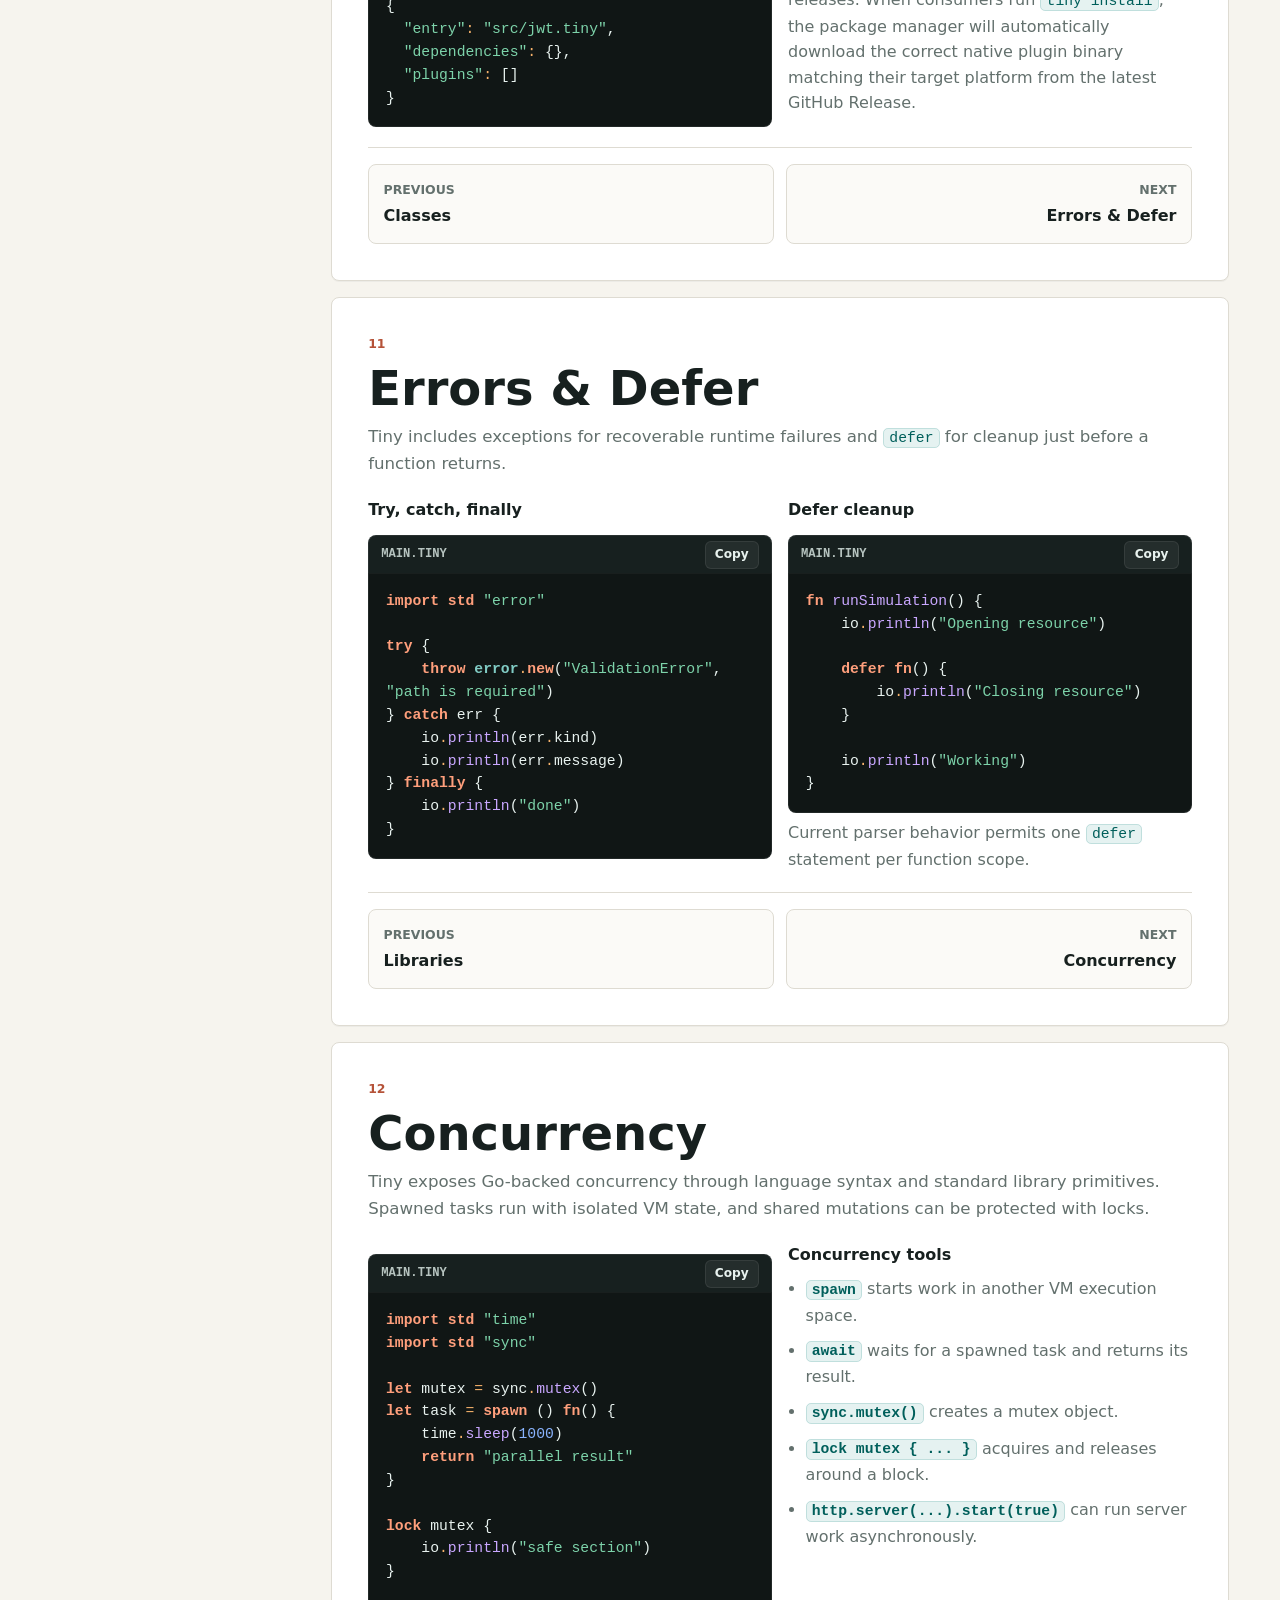
==== commit b39219ab: "feat: add Tiny v0.3.0 language features This commit delivers Tiny language version 0.3.0 with these " ====
--- a/docs/index.html
+++ b/docs/index.html
@@ -282,7 +282,7 @@
       </section>
 
       <section class="doc-section" id="language"
-        data-search="language basics let const strings arrays objects interpolation typeof operators bitwise destructuring">
+        data-search="language basics let const strings arrays objects interpolation typeof operators bitwise destructuring arrow functions hex binary octal">
         <div class="section-heading">
           <p class="eyebrow">04</p>
           <h2>Language Basics</h2>
@@ -296,9 +296,20 @@
             <p>Use `let` for mutable bindings and `const` for values that should not be reassigned.</p>
             <pre><code>const language: string = "Tiny"
 let count: number = 1_000_000 // support underscores
+let hex = 0xFF
+let bin = 0b1010
+let oct = 0o77
 
 count = count + (1 << 2) // bitwise ops
 count++</code></pre>
+          </article>
+
+          <article>
+            <h3>Arrow Functions</h3>
+            <p>Concise single-expression and multi-parameter function syntax.</p>
+            <pre><code>const double = x => x * 2
+const add = (a: number, b: number) => a + b
+const greet = (name) => `Hello, ${name}`</code></pre>
           </article>
 
           <article>
@@ -331,7 +342,7 @@
       </section>
 
       <section class="doc-section" id="types"
-        data-search="types hints interface structural validation union optional any string number bool object array function">
+        data-search="types hints interface structural validation union optional any string number bool object array function extends inline">
         <div class="section-heading">
           <p class="eyebrow">05</p>
           <h2>Types & Interfaces</h2>
@@ -367,6 +378,26 @@
 }</code></pre>
             <p>Interfaces are structural: an object is valid when it has the required shape, regardless of where it was
               created.</p>
+          </div>
+        </div>
+
+        <div class="split">
+          <div>
+            <h3>Interface extends</h3>
+            <pre><code>interface Base {
+    id: number
+}
+
+interface User extends Base {
+    name: string
+}</code></pre>
+          </div>
+
+          <div>
+            <h3>Inline structural types</h3>
+            <pre><code>fn process(input: { name: string, age: number }): { ok: bool } {
+    return { ok: true }
+}</code></pre>
           </div>
         </div>
 
@@ -837,7 +868,7 @@
       </section>
 
       <section class="doc-section" id="stdlib"
-        data-search="standard library std validate url io json fs http array math process regex runtime sync time ui desktop net object path buffer tests app error strings websocket observer tray os metadata">
+        data-search="standard library std validate url io json fs http array math process regex runtime sync time ui desktop net object path buffer tests app error strings websocket observer tray os metadata sqlite crypto multipart file dialog">
         <div class="section-heading">
           <p class="eyebrow">16</p>
           <h2>Standard Library</h2>
@@ -852,7 +883,7 @@
           </div>
           <div role="row">
             <strong role="cell">`validate`</strong>
-            <span role="cell">Chainable schema validation for objects, arrays, and primitives with transformation support.</span>
+            <span role="cell">Chainable schema validation for objects, arrays, and primitives with transformation support. Includes `interfaceOf` and `isInterface` for runtime interface checks.</span>
           </div>
           <div role="row">
             <strong role="cell">`io`</strong>
@@ -868,8 +899,7 @@
           </div>
           <div role="row">
             <strong role="cell">`fs`</strong>
-            <span role="cell">Read/write files, bytes, directories, stat paths, copy, remove, and create
-              directories.</span>
+            <span role="cell">Read/write files, bytes, directories, stat paths, copy, remove, create directories, `isDir`, `isFile`, and `readBytes`.</span>
           </div>
           <div role="row">
             <strong role="cell">`os`</strong>
@@ -877,7 +907,7 @@
           </div>
           <div role="row">
             <strong role="cell">`http`</strong>
-            <span role="cell">HTTP client helpers and a route-based server with JSON/text responses.</span>
+            <span role="cell">HTTP client/server with route-based multiplexing, JSON responses, and multipart/form-data file uploads.</span>
           </div>
           <div role="row">
             <strong role="cell">`websocket`</strong>
@@ -905,11 +935,11 @@
           </div>
           <div role="row">
             <strong role="cell">`time`</strong>
-            <span role="cell">Sleep, clock, managed timers (`timeout`, `interval`), and current time in ns/ms/sec.</span>
+            <span role="cell">Sleep, clock, managed timers (`timeout`, `interval`), current time in ns/ms/sec, and `parseUnix` for RFC3339 timestamps.</span>
           </div>
           <div role="row">
             <strong role="cell">`ui`</strong>
-            <span role="cell">Native WebView windows, window controls (frameless, minimize, maximize, drag/resize), HTML content, navigation, and JS-to-Tiny callbacks.</span>
+            <span role="cell">Native WebView windows, window controls, HTML content, navigation, JS-to-Tiny callbacks, and OS file/folder dialogs (`openFileDialog`, `saveFileDialog`, `selectFolderDialog`).</span>
           </div>
           <div role="row">
             <strong role="cell">`desktop`</strong>
@@ -921,8 +951,7 @@
           </div>
           <div role="row">
             <strong role="cell">`object`</strong>
-            <span role="cell">Dynamic object operations: get, set, has, delete, keys, values, entries, length,
-              clear.</span>
+            <span role="cell">Dynamic object operations: get, set, has, delete, keys, values, entries, length, clear.</span>
           </div>
           <div role="row">
             <strong role="cell">`path`</strong>
@@ -934,7 +963,7 @@
           </div>
           <div role="row">
             <strong role="cell">`runtime`</strong>
-            <span role="cell">Thread locking, fatal handlers, memory stats, manual GC, child VMs, and source/bytecode compilation.</span>
+            <span role="cell">Thread locking, fatal handlers, memory stats, manual GC, child VMs (`stop`, `functionExists`, `listFunctions`), and source/bytecode compilation.</span>
           </div>
           <div role="row">
             <strong role="cell">`observer`</strong>
@@ -947,6 +976,14 @@
           <div role="row">
             <strong role="cell">`tray`</strong>
             <span role="cell">Native tray menu support where the platform backend is available.</span>
+          </div>
+          <div role="row">
+            <strong role="cell">`sqlite`</strong>
+            <span role="cell">Embedded SQLite database access for local data storage.</span>
+          </div>
+          <div role="row">
+            <strong role="cell">`crypto`</strong>
+            <span role="cell">Cryptographic helpers for hashing and encoding.</span>
           </div>
           <div role="row">
             <strong role="cell">`error`</strong>
@@ -1015,6 +1052,12 @@
           <a href="https://github.com/confh/Tiny/tree/master/examples/16-observer" target="_blank"
             rel="noopener noreferrer"><strong>16 Observer</strong><span>Live runtime inspection, commands, events,
               messages, and shutdown hooks.</span></a>
+          <a href="https://github.com/confh/Tiny/tree/master/examples/17-sqlite" target="_blank"
+            rel="noopener noreferrer"><strong>17 SQLite</strong><span>Database creation, parameterized queries,
+              inserts, updates, and connection management.</span></a>
+          <a href="https://github.com/confh/Tiny/tree/master/examples/py_tiny_compiler" target="_blank"
+            rel="noopener noreferrer"><strong>Python-to-Tiny Compiler</strong><span>A proof-of-concept compiler written
+              in Tiny that compiles a Python subset to Tiny bytecode.</span></a>
         </div>
       </section>
 
@@ -1361,23 +1404,47 @@
           <article>
             <h3>Developer loop</h3>
             <pre><code>tiny watch src/main.tiny
+tiny fmt src/main.tiny
 tiny update
 tiny version</code></pre>
-            <p>`watch` restarts when the entry or imported files change. `update` replaces the Tiny binary with the
-              latest release asset for the current platform.</p>
+            <p>`watch` restarts when the entry or imported files change. `fmt` formats source files in place. `update`
+              replaces the Tiny binary with the latest release asset for the current platform.</p>
           </article>
         </div>
       </section>
 
       <section class="doc-section" id="lsp"
-        data-search="lsp editor vscode autocomplete diagnostics formatter language server type narrowing jump definition inlay hints semantic tokens">
+        data-search="lsp editor vscode autocomplete diagnostics formatter language server type narrowing jump definition inlay hints semantic tokens compiler diagnostics semantic model">
         <div class="section-heading">
           <p class="eyebrow">22</p>
           <h2>Editor Support</h2>
           <p>The project includes a Tiny language server with diagnostics, formatting, autocomplete, type analysis, and
-            jump-to-definition support. The LSP also provides **semantic highlighting** and **callback type inlay hints** to improve development speed.</p>
+            jump-to-definition support. The LSP also provides semantic highlighting and callback type inlay hints to
+            improve development speed.</p>
           <p><a href="https://marketplace.visualstudio.com/items?itemName=Confis.tiny" target="_blank"
               rel="noopener noreferrer">Open the Tiny VS Code extension on the Marketplace</a>.</p>
+        </div>
+
+        <div class="reference-grid">
+          <article>
+            <h3>Compiler-backed diagnostics</h3>
+            <p>Undefined variables, duplicate declarations, argument count mismatches, and missing return statements are
+              reported as LSP diagnostics using the real compiler's semantic analysis.</p>
+          </article>
+          <article>
+            <h3>Semantic model</h3>
+            <p>Member type resolution, function signature queries, and class/interface lookups power accurate completions
+              and hover information.</p>
+          </article>
+          <article>
+            <h3>Go-to-definition</h3>
+            <p>Navigate to class field declarations, interface fields, structural type fields, and std module
+              definitions.</p>
+          </article>
+          <article>
+            <h3>Virtual stdlib documents</h3>
+            <p>Open std library stubs directly in the editor via `tiny-stdlib://` URIs.</p>
+          </article>
         </div>
       </section>
 
